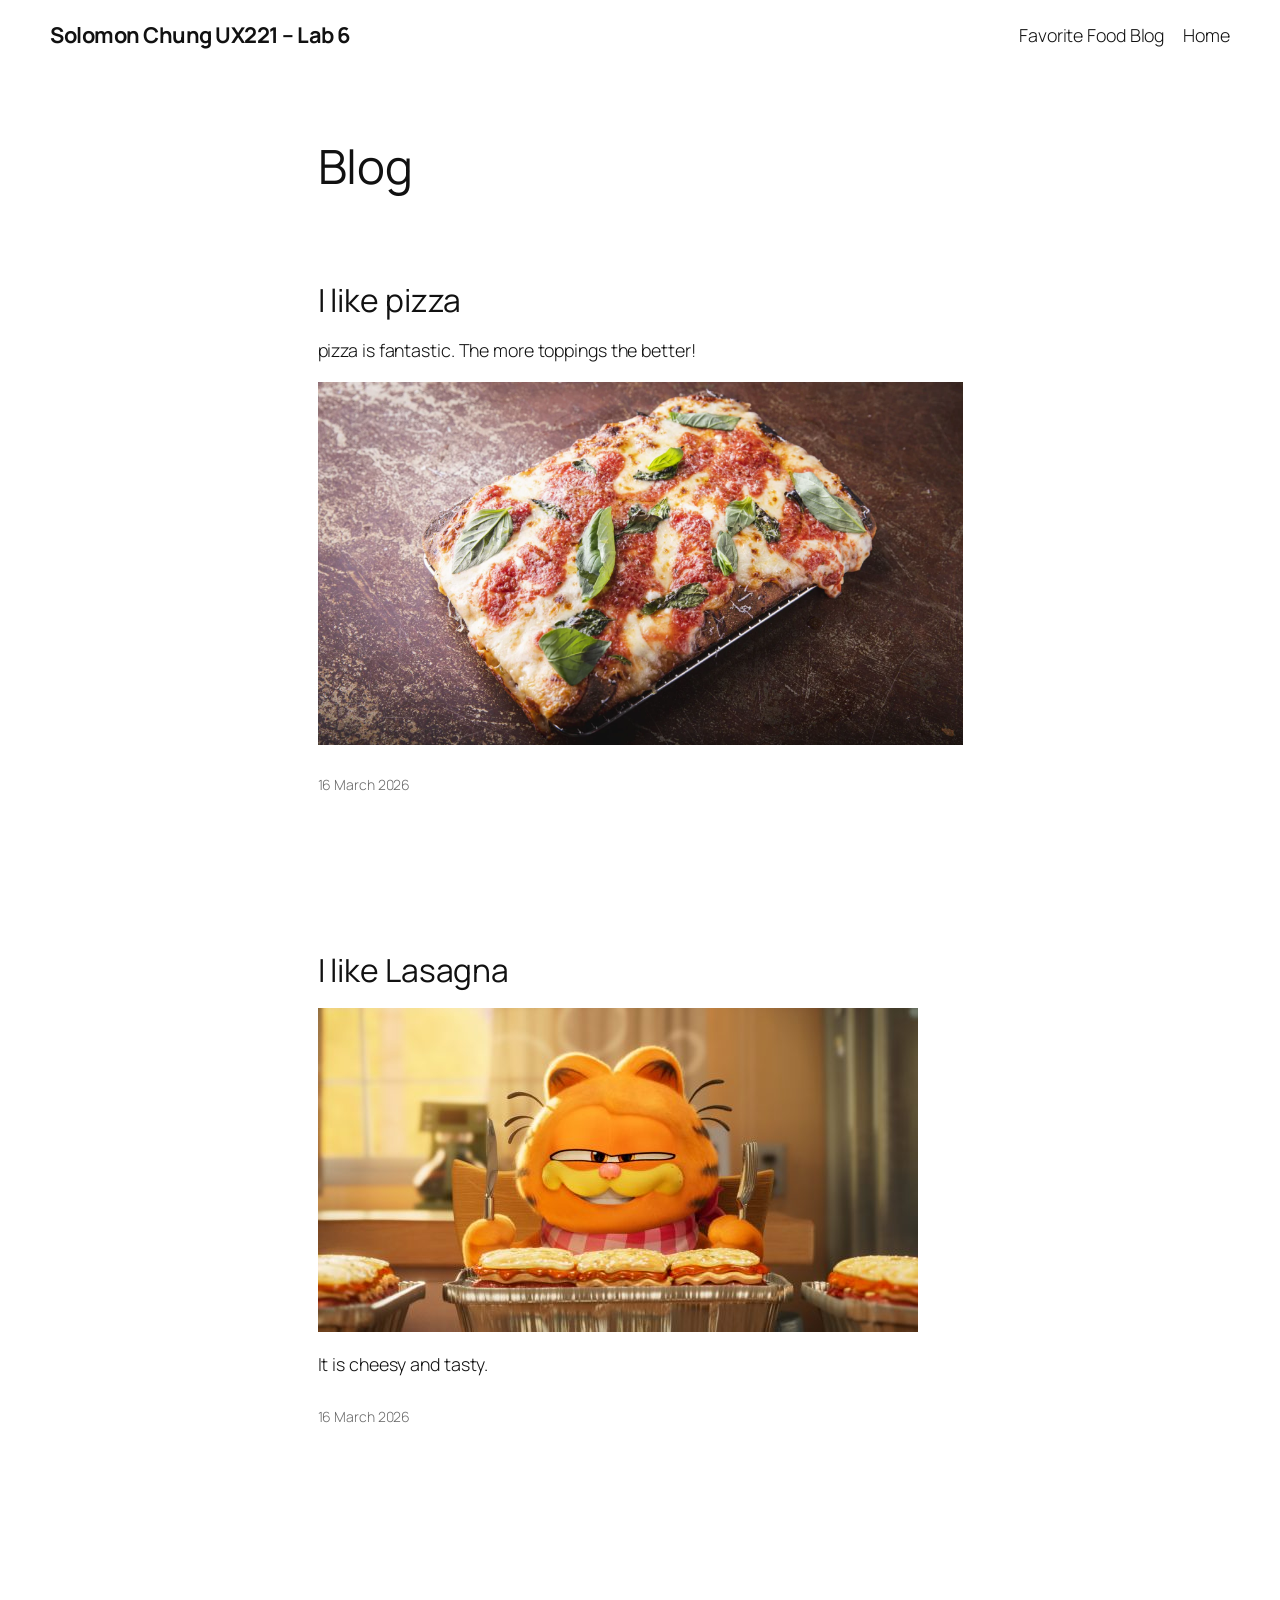
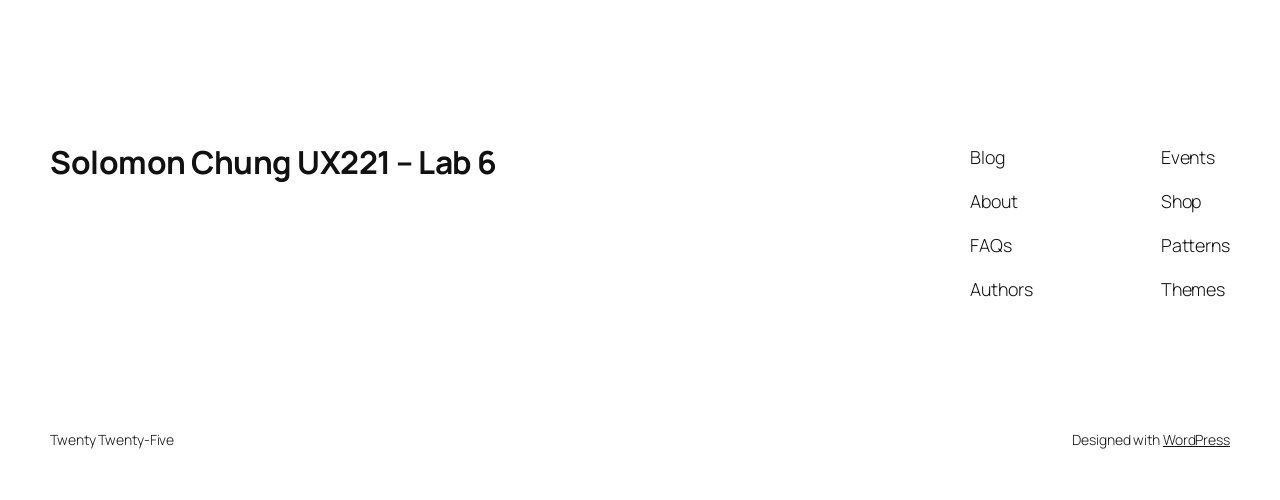
==== favorite-food-blog/index.html @ 3a1859a2 "deploy: ba98b2fd87e079ef132a0272c9e2044d59d7fb6d" ====
<!DOCTYPE html>
<html lang="en-CA">
<head>
	<meta charset="UTF-8" />
	<meta name="viewport" content="width=device-width, initial-scale=1" />
<meta name='robots' content='max-image-preview:large' />
<title>Favorite Food Blog &#8211; Solomon Chung UX221 &#8211; Lab 6</title>
<link rel="alternate" type="application/rss+xml" title="Solomon Chung UX221 - Lab 6 &raquo; Feed" href="/feed/" />
<link rel="alternate" type="application/rss+xml" title="Solomon Chung UX221 - Lab 6 &raquo; Comments Feed" href="/comments/feed/" />
<style id='wp-img-auto-sizes-contain-inline-css'>
img:is([sizes=auto i],[sizes^="auto," i]){contain-intrinsic-size:3000px 1500px}
/*# sourceURL=wp-img-auto-sizes-contain-inline-css */
</style>
<style id='wp-block-site-title-inline-css'>
.wp-block-site-title{box-sizing:border-box}.wp-block-site-title :where(a){color:inherit;font-family:inherit;font-size:inherit;font-style:inherit;font-weight:inherit;letter-spacing:inherit;line-height:inherit;text-decoration:inherit}
/*# sourceURL=/wp-includes/blocks/site-title/style.min.css */
</style>
<style id='wp-block-page-list-inline-css'>
.wp-block-navigation .wp-block-page-list{align-items:var(--navigation-layout-align,initial);background-color:inherit;display:flex;flex-direction:var(--navigation-layout-direction,initial);flex-wrap:var(--navigation-layout-wrap,wrap);justify-content:var(--navigation-layout-justify,initial)}.wp-block-navigation .wp-block-navigation-item{background-color:inherit}.wp-block-page-list{box-sizing:border-box}
/*# sourceURL=/wp-includes/blocks/page-list/style.min.css */
</style>
<style id='wp-block-navigation-inline-css'>
.wp-block-navigation{position:relative}.wp-block-navigation ul{margin-bottom:0;margin-left:0;margin-top:0;padding-left:0}.wp-block-navigation ul,.wp-block-navigation ul li{list-style:none;padding:0}.wp-block-navigation .wp-block-navigation-item{align-items:center;background-color:inherit;display:flex;position:relative}.wp-block-navigation .wp-block-navigation-item .wp-block-navigation__submenu-container:empty{display:none}.wp-block-navigation .wp-block-navigation-item__content{display:block;z-index:1}.wp-block-navigation .wp-block-navigation-item__content.wp-block-navigation-item__content{color:inherit}.wp-block-navigation.has-text-decoration-underline .wp-block-navigation-item__content,.wp-block-navigation.has-text-decoration-underline .wp-block-navigation-item__content:active,.wp-block-navigation.has-text-decoration-underline .wp-block-navigation-item__content:focus{text-decoration:underline}.wp-block-navigation.has-text-decoration-line-through .wp-block-navigation-item__content,.wp-block-navigation.has-text-decoration-line-through .wp-block-navigation-item__content:active,.wp-block-navigation.has-text-decoration-line-through .wp-block-navigation-item__content:focus{text-decoration:line-through}.wp-block-navigation :where(a),.wp-block-navigation :where(a:active),.wp-block-navigation :where(a:focus){text-decoration:none}.wp-block-navigation .wp-block-navigation__submenu-icon{align-self:center;background-color:inherit;border:none;color:currentColor;display:inline-block;font-size:inherit;height:.6em;line-height:0;margin-left:.25em;padding:0;width:.6em}.wp-block-navigation .wp-block-navigation__submenu-icon svg{display:inline-block;stroke:currentColor;height:inherit;margin-top:.075em;width:inherit}.wp-block-navigation{--navigation-layout-justification-setting:flex-start;--navigation-layout-direction:row;--navigation-layout-wrap:wrap;--navigation-layout-justify:flex-start;--navigation-layout-align:center}.wp-block-navigation.is-vertical{--navigation-layout-direction:column;--navigation-layout-justify:initial;--navigation-layout-align:flex-start}.wp-block-navigation.no-wrap{--navigation-layout-wrap:nowrap}.wp-block-navigation.items-justified-center{--navigation-layout-justification-setting:center;--navigation-layout-justify:center}.wp-block-navigation.items-justified-center.is-vertical{--navigation-layout-align:center}.wp-block-navigation.items-justified-right{--navigation-layout-justification-setting:flex-end;--navigation-layout-justify:flex-end}.wp-block-navigation.items-justified-right.is-vertical{--navigation-layout-align:flex-end}.wp-block-navigation.items-justified-space-between{--navigation-layout-justification-setting:space-between;--navigation-layout-justify:space-between}.wp-block-navigation .has-child .wp-block-navigation__submenu-container{align-items:normal;background-color:inherit;color:inherit;display:flex;flex-direction:column;opacity:0;position:absolute;z-index:2}@media not (prefers-reduced-motion){.wp-block-navigation .has-child .wp-block-navigation__submenu-container{transition:opacity .1s linear}}.wp-block-navigation .has-child .wp-block-navigation__submenu-container{height:0;overflow:hidden;visibility:hidden;width:0}.wp-block-navigation .has-child .wp-block-navigation__submenu-container>.wp-block-navigation-item>.wp-block-navigation-item__content{display:flex;flex-grow:1;padding:.5em 1em}.wp-block-navigation .has-child .wp-block-navigation__submenu-container>.wp-block-navigation-item>.wp-block-navigation-item__content .wp-block-navigation__submenu-icon{margin-left:auto;margin-right:0}.wp-block-navigation .has-child .wp-block-navigation__submenu-container .wp-block-navigation-item__content{margin:0}.wp-block-navigation .has-child .wp-block-navigation__submenu-container{left:-1px;top:100%}@media (min-width:782px){.wp-block-navigation .has-child .wp-block-navigation__submenu-container .wp-block-navigation__submenu-container{left:100%;top:-1px}.wp-block-navigation .has-child .wp-block-navigation__submenu-container .wp-block-navigation__submenu-container:before{background:#0000;content:"";display:block;height:100%;position:absolute;right:100%;width:.5em}.wp-block-navigation .has-child .wp-block-navigation__submenu-container .wp-block-navigation__submenu-icon{margin-right:.25em}.wp-block-navigation .has-child .wp-block-navigation__submenu-container .wp-block-navigation__submenu-icon svg{transform:rotate(-90deg)}}.wp-block-navigation .has-child .wp-block-navigation-submenu__toggle[aria-expanded=true]~.wp-block-navigation__submenu-container,.wp-block-navigation .has-child:not(.open-on-click):hover>.wp-block-navigation__submenu-container,.wp-block-navigation .has-child:not(.open-on-click):not(.open-on-hover-click):focus-within>.wp-block-navigation__submenu-container{height:auto;min-width:200px;opacity:1;overflow:visible;visibility:visible;width:auto}.wp-block-navigation.has-background .has-child .wp-block-navigation__submenu-container{left:0;top:100%}@media (min-width:782px){.wp-block-navigation.has-background .has-child .wp-block-navigation__submenu-container .wp-block-navigation__submenu-container{left:100%;top:0}}.wp-block-navigation-submenu{display:flex;position:relative}.wp-block-navigation-submenu .wp-block-navigation__submenu-icon svg{stroke:currentColor}button.wp-block-navigation-item__content{background-color:initial;border:none;color:currentColor;font-family:inherit;font-size:inherit;font-style:inherit;font-weight:inherit;letter-spacing:inherit;line-height:inherit;text-align:left;text-transform:inherit}.wp-block-navigation-submenu__toggle{cursor:pointer}.wp-block-navigation-submenu__toggle[aria-expanded=true]+.wp-block-navigation__submenu-icon>svg,.wp-block-navigation-submenu__toggle[aria-expanded=true]>svg{transform:rotate(180deg)}.wp-block-navigation-item.open-on-click .wp-block-navigation-submenu__toggle{padding-left:0;padding-right:.85em}.wp-block-navigation-item.open-on-click .wp-block-navigation-submenu__toggle+.wp-block-navigation__submenu-icon{margin-left:-.6em;pointer-events:none}.wp-block-navigation-item.open-on-click button.wp-block-navigation-item__content:not(.wp-block-navigation-submenu__toggle){padding:0}.wp-block-navigation .wp-block-page-list,.wp-block-navigation__container,.wp-block-navigation__responsive-close,.wp-block-navigation__responsive-container,.wp-block-navigation__responsive-container-content,.wp-block-navigation__responsive-dialog{gap:inherit}:where(.wp-block-navigation.has-background .wp-block-navigation-item a:not(.wp-element-button)),:where(.wp-block-navigation.has-background .wp-block-navigation-submenu a:not(.wp-element-button)){padding:.5em 1em}:where(.wp-block-navigation .wp-block-navigation__submenu-container .wp-block-navigation-item a:not(.wp-element-button)),:where(.wp-block-navigation .wp-block-navigation__submenu-container .wp-block-navigation-submenu a:not(.wp-element-button)),:where(.wp-block-navigation .wp-block-navigation__submenu-container .wp-block-navigation-submenu button.wp-block-navigation-item__content),:where(.wp-block-navigation .wp-block-navigation__submenu-container .wp-block-pages-list__item button.wp-block-navigation-item__content){padding:.5em 1em}.wp-block-navigation.items-justified-right .wp-block-navigation__container .has-child .wp-block-navigation__submenu-container,.wp-block-navigation.items-justified-right .wp-block-page-list>.has-child .wp-block-navigation__submenu-container,.wp-block-navigation.items-justified-space-between .wp-block-page-list>.has-child:last-child .wp-block-navigation__submenu-container,.wp-block-navigation.items-justified-space-between>.wp-block-navigation__container>.has-child:last-child .wp-block-navigation__submenu-container{left:auto;right:0}.wp-block-navigation.items-justified-right .wp-block-navigation__container .has-child .wp-block-navigation__submenu-container .wp-block-navigation__submenu-container,.wp-block-navigation.items-justified-right .wp-block-page-list>.has-child .wp-block-navigation__submenu-container .wp-block-navigation__submenu-container,.wp-block-navigation.items-justified-space-between .wp-block-page-list>.has-child:last-child .wp-block-navigation__submenu-container .wp-block-navigation__submenu-container,.wp-block-navigation.items-justified-space-between>.wp-block-navigation__container>.has-child:last-child .wp-block-navigation__submenu-container .wp-block-navigation__submenu-container{left:-1px;right:-1px}@media (min-width:782px){.wp-block-navigation.items-justified-right .wp-block-navigation__container .has-child .wp-block-navigation__submenu-container .wp-block-navigation__submenu-container,.wp-block-navigation.items-justified-right .wp-block-page-list>.has-child .wp-block-navigation__submenu-container .wp-block-navigation__submenu-container,.wp-block-navigation.items-justified-space-between .wp-block-page-list>.has-child:last-child .wp-block-navigation__submenu-container .wp-block-navigation__submenu-container,.wp-block-navigation.items-justified-space-between>.wp-block-navigation__container>.has-child:last-child .wp-block-navigation__submenu-container .wp-block-navigation__submenu-container{left:auto;right:100%}}.wp-block-navigation:not(.has-background) .wp-block-navigation__submenu-container{background-color:#fff;border:1px solid #00000026}.wp-block-navigation.has-background .wp-block-navigation__submenu-container{background-color:inherit}.wp-block-navigation:not(.has-text-color) .wp-block-navigation__submenu-container{color:#000}.wp-block-navigation__container{align-items:var(--navigation-layout-align,initial);display:flex;flex-direction:var(--navigation-layout-direction,initial);flex-wrap:var(--navigation-layout-wrap,wrap);justify-content:var(--navigation-layout-justify,initial);list-style:none;margin:0;padding-left:0}.wp-block-navigation__container .is-responsive{display:none}.wp-block-navigation__container:only-child,.wp-block-page-list:only-child{flex-grow:1}@keyframes overlay-menu__fade-in-animation{0%{opacity:0;transform:translateY(.5em)}to{opacity:1;transform:translateY(0)}}.wp-block-navigation__responsive-container{bottom:0;display:none;left:0;position:fixed;right:0;top:0}.wp-block-navigation__responsive-container :where(.wp-block-navigation-item a){color:inherit}.wp-block-navigation__responsive-container .wp-block-navigation__responsive-container-content{align-items:var(--navigation-layout-align,initial);display:flex;flex-direction:var(--navigation-layout-direction,initial);flex-wrap:var(--navigation-layout-wrap,wrap);justify-content:var(--navigation-layout-justify,initial)}.wp-block-navigation__responsive-container:not(.is-menu-open.is-menu-open){background-color:inherit!important;color:inherit!important}.wp-block-navigation__responsive-container.is-menu-open{background-color:inherit;display:flex;flex-direction:column}@media not (prefers-reduced-motion){.wp-block-navigation__responsive-container.is-menu-open{animation:overlay-menu__fade-in-animation .1s ease-out;animation-fill-mode:forwards}}.wp-block-navigation__responsive-container.is-menu-open{overflow:auto;padding:clamp(1rem,var(--wp--style--root--padding-top),20rem) clamp(1rem,var(--wp--style--root--padding-right),20rem) clamp(1rem,var(--wp--style--root--padding-bottom),20rem) clamp(1rem,var(--wp--style--root--padding-left),20rem);z-index:100000}.wp-block-navigation__responsive-container.is-menu-open .wp-block-navigation__responsive-container-content{align-items:var(--navigation-layout-justification-setting,inherit);display:flex;flex-direction:column;flex-wrap:nowrap;overflow:visible;padding-top:calc(2rem + 24px)}.wp-block-navigation__responsive-container.is-menu-open .wp-block-navigation__responsive-container-content,.wp-block-navigation__responsive-container.is-menu-open .wp-block-navigation__responsive-container-content .wp-block-navigation__container,.wp-block-navigation__responsive-container.is-menu-open .wp-block-navigation__responsive-container-content .wp-block-page-list{justify-content:flex-start}.wp-block-navigation__responsive-container.is-menu-open .wp-block-navigation__responsive-container-content .wp-block-navigation__submenu-icon{display:none}.wp-block-navigation__responsive-container.is-menu-open .wp-block-navigation__responsive-container-content .has-child .wp-block-navigation__submenu-container{border:none;height:auto;min-width:200px;opacity:1;overflow:initial;padding-left:2rem;padding-right:2rem;position:static;visibility:visible;width:auto}.wp-block-navigation__responsive-container.is-menu-open .wp-block-navigation__responsive-container-content .wp-block-navigation__container,.wp-block-navigation__responsive-container.is-menu-open .wp-block-navigation__responsive-container-content .wp-block-navigation__submenu-container{gap:inherit}.wp-block-navigation__responsive-container.is-menu-open .wp-block-navigation__responsive-container-content .wp-block-navigation__submenu-container{padding-top:var(--wp--style--block-gap,2em)}.wp-block-navigation__responsive-container.is-menu-open .wp-block-navigation__responsive-container-content .wp-block-navigation-item__content{padding:0}.wp-block-navigation__responsive-container.is-menu-open .wp-block-navigation__responsive-container-content .wp-block-navigation-item,.wp-block-navigation__responsive-container.is-menu-open .wp-block-navigation__responsive-container-content .wp-block-navigation__container,.wp-block-navigation__responsive-container.is-menu-open .wp-block-navigation__responsive-container-content .wp-block-page-list{align-items:var(--navigation-layout-justification-setting,initial);display:flex;flex-direction:column}.wp-block-navigation__responsive-container.is-menu-open .wp-block-navigation-item,.wp-block-navigation__responsive-container.is-menu-open .wp-block-navigation-item .wp-block-navigation__submenu-container,.wp-block-navigation__responsive-container.is-menu-open .wp-block-navigation__container,.wp-block-navigation__responsive-container.is-menu-open .wp-block-page-list{background:#0000!important;color:inherit!important}.wp-block-navigation__responsive-container.is-menu-open .wp-block-navigation__submenu-container.wp-block-navigation__submenu-container.wp-block-navigation__submenu-container.wp-block-navigation__submenu-container{left:auto;right:auto}@media (min-width:600px){.wp-block-navigation__responsive-container:not(.hidden-by-default):not(.is-menu-open){background-color:inherit;display:block;position:relative;width:100%;z-index:auto}.wp-block-navigation__responsive-container:not(.hidden-by-default):not(.is-menu-open) .wp-block-navigation__responsive-container-close{display:none}.wp-block-navigation__responsive-container.is-menu-open .wp-block-navigation__submenu-container.wp-block-navigation__submenu-container.wp-block-navigation__submenu-container.wp-block-navigation__submenu-container{left:0}}.wp-block-navigation:not(.has-background) .wp-block-navigation__responsive-container.is-menu-open{background-color:#fff}.wp-block-navigation:not(.has-text-color) .wp-block-navigation__responsive-container.is-menu-open{color:#000}.wp-block-navigation__toggle_button_label{font-size:1rem;font-weight:700}.wp-block-navigation__responsive-container-close,.wp-block-navigation__responsive-container-open{background:#0000;border:none;color:currentColor;cursor:pointer;margin:0;padding:0;text-transform:inherit;vertical-align:middle}.wp-block-navigation__responsive-container-close svg,.wp-block-navigation__responsive-container-open svg{fill:currentColor;display:block;height:24px;pointer-events:none;width:24px}.wp-block-navigation__responsive-container-open{display:flex}.wp-block-navigation__responsive-container-open.wp-block-navigation__responsive-container-open.wp-block-navigation__responsive-container-open{font-family:inherit;font-size:inherit;font-weight:inherit}@media (min-width:600px){.wp-block-navigation__responsive-container-open:not(.always-shown){display:none}}.wp-block-navigation__responsive-container-close{position:absolute;right:0;top:0;z-index:2}.wp-block-navigation__responsive-container-close.wp-block-navigation__responsive-container-close.wp-block-navigation__responsive-container-close{font-family:inherit;font-size:inherit;font-weight:inherit}.wp-block-navigation__responsive-close{width:100%}.has-modal-open .wp-block-navigation__responsive-close{margin-left:auto;margin-right:auto;max-width:var(--wp--style--global--wide-size,100%)}.wp-block-navigation__responsive-close:focus{outline:none}.is-menu-open .wp-block-navigation__responsive-close,.is-menu-open .wp-block-navigation__responsive-container-content,.is-menu-open .wp-block-navigation__responsive-dialog{box-sizing:border-box}.wp-block-navigation__responsive-dialog{position:relative}.has-modal-open .admin-bar .is-menu-open .wp-block-navigation__responsive-dialog{margin-top:46px}@media (min-width:782px){.has-modal-open .admin-bar .is-menu-open .wp-block-navigation__responsive-dialog{margin-top:32px}}html.has-modal-open{overflow:hidden}
/*# sourceURL=/wp-includes/blocks/navigation/style.min.css */
</style>
<style id='wp-block-group-inline-css'>
.wp-block-group{box-sizing:border-box}:where(.wp-block-group.wp-block-group-is-layout-constrained){position:relative}
/*# sourceURL=/wp-includes/blocks/group/style.min.css */
</style>
<style id='wp-block-heading-inline-css'>
h1:where(.wp-block-heading).has-background,h2:where(.wp-block-heading).has-background,h3:where(.wp-block-heading).has-background,h4:where(.wp-block-heading).has-background,h5:where(.wp-block-heading).has-background,h6:where(.wp-block-heading).has-background{padding:1.25em 2.375em}h1.has-text-align-left[style*=writing-mode]:where([style*=vertical-lr]),h1.has-text-align-right[style*=writing-mode]:where([style*=vertical-rl]),h2.has-text-align-left[style*=writing-mode]:where([style*=vertical-lr]),h2.has-text-align-right[style*=writing-mode]:where([style*=vertical-rl]),h3.has-text-align-left[style*=writing-mode]:where([style*=vertical-lr]),h3.has-text-align-right[style*=writing-mode]:where([style*=vertical-rl]),h4.has-text-align-left[style*=writing-mode]:where([style*=vertical-lr]),h4.has-text-align-right[style*=writing-mode]:where([style*=vertical-rl]),h5.has-text-align-left[style*=writing-mode]:where([style*=vertical-lr]),h5.has-text-align-right[style*=writing-mode]:where([style*=vertical-rl]),h6.has-text-align-left[style*=writing-mode]:where([style*=vertical-lr]),h6.has-text-align-right[style*=writing-mode]:where([style*=vertical-rl]){rotate:180deg}
/*# sourceURL=/wp-includes/blocks/heading/style.min.css */
</style>
<style id='wp-block-post-title-inline-css'>
.wp-block-post-title{box-sizing:border-box;word-break:break-word}.wp-block-post-title :where(a){display:inline-block;font-family:inherit;font-size:inherit;font-style:inherit;font-weight:inherit;letter-spacing:inherit;line-height:inherit;text-decoration:inherit}
/*# sourceURL=/wp-includes/blocks/post-title/style.min.css */
</style>
<style id='wp-block-paragraph-inline-css'>
.is-small-text{font-size:.875em}.is-regular-text{font-size:1em}.is-large-text{font-size:2.25em}.is-larger-text{font-size:3em}.has-drop-cap:not(:focus):first-letter{float:left;font-size:8.4em;font-style:normal;font-weight:100;line-height:.68;margin:.05em .1em 0 0;text-transform:uppercase}body.rtl .has-drop-cap:not(:focus):first-letter{float:none;margin-left:.1em}p.has-drop-cap.has-background{overflow:hidden}:root :where(p.has-background){padding:1.25em 2.375em}:where(p.has-text-color:not(.has-link-color)) a{color:inherit}p.has-text-align-left[style*="writing-mode:vertical-lr"],p.has-text-align-right[style*="writing-mode:vertical-rl"]{rotate:180deg}
/*# sourceURL=/wp-includes/blocks/paragraph/style.min.css */
</style>
<style id='wp-block-image-inline-css'>
.wp-block-image>a,.wp-block-image>figure>a{display:inline-block}.wp-block-image img{box-sizing:border-box;height:auto;max-width:100%;vertical-align:bottom}@media not (prefers-reduced-motion){.wp-block-image img.hide{visibility:hidden}.wp-block-image img.show{animation:show-content-image .4s}}.wp-block-image[style*=border-radius] img,.wp-block-image[style*=border-radius]>a{border-radius:inherit}.wp-block-image.has-custom-border img{box-sizing:border-box}.wp-block-image.aligncenter{text-align:center}.wp-block-image.alignfull>a,.wp-block-image.alignwide>a{width:100%}.wp-block-image.alignfull img,.wp-block-image.alignwide img{height:auto;width:100%}.wp-block-image .aligncenter,.wp-block-image .alignleft,.wp-block-image .alignright,.wp-block-image.aligncenter,.wp-block-image.alignleft,.wp-block-image.alignright{display:table}.wp-block-image .aligncenter>figcaption,.wp-block-image .alignleft>figcaption,.wp-block-image .alignright>figcaption,.wp-block-image.aligncenter>figcaption,.wp-block-image.alignleft>figcaption,.wp-block-image.alignright>figcaption{caption-side:bottom;display:table-caption}.wp-block-image .alignleft{float:left;margin:.5em 1em .5em 0}.wp-block-image .alignright{float:right;margin:.5em 0 .5em 1em}.wp-block-image .aligncenter{margin-left:auto;margin-right:auto}.wp-block-image :where(figcaption){margin-bottom:1em;margin-top:.5em}.wp-block-image.is-style-circle-mask img{border-radius:9999px}@supports ((-webkit-mask-image:none) or (mask-image:none)) or (-webkit-mask-image:none){.wp-block-image.is-style-circle-mask img{border-radius:0;-webkit-mask-image:url('data:image/svg+xml;utf8,<svg viewBox="0 0 100 100" xmlns="https://www.w3.org/2000/svg"><circle cx="50" cy="50" r="50"/></svg>');mask-image:url('data:image/svg+xml;utf8,<svg viewBox="0 0 100 100" xmlns="https://www.w3.org/2000/svg"><circle cx="50" cy="50" r="50"/></svg>');mask-mode:alpha;-webkit-mask-position:center;mask-position:center;-webkit-mask-repeat:no-repeat;mask-repeat:no-repeat;-webkit-mask-size:contain;mask-size:contain}}:root :where(.wp-block-image.is-style-rounded img,.wp-block-image .is-style-rounded img){border-radius:9999px}.wp-block-image figure{margin:0}.wp-lightbox-container{display:flex;flex-direction:column;position:relative}.wp-lightbox-container img{cursor:zoom-in}.wp-lightbox-container img:hover+button{opacity:1}.wp-lightbox-container button{align-items:center;backdrop-filter:blur(16px) saturate(180%);background-color:#5a5a5a40;border:none;border-radius:4px;cursor:zoom-in;display:flex;height:20px;justify-content:center;opacity:0;padding:0;position:absolute;right:16px;text-align:center;top:16px;width:20px;z-index:100}@media not (prefers-reduced-motion){.wp-lightbox-container button{transition:opacity .2s ease}}.wp-lightbox-container button:focus-visible{outline:3px auto #5a5a5a40;outline:3px auto -webkit-focus-ring-color;outline-offset:3px}.wp-lightbox-container button:hover{cursor:pointer;opacity:1}.wp-lightbox-container button:focus{opacity:1}.wp-lightbox-container button:focus,.wp-lightbox-container button:hover,.wp-lightbox-container button:not(:hover):not(:active):not(.has-background){background-color:#5a5a5a40;border:none}.wp-lightbox-overlay{box-sizing:border-box;cursor:zoom-out;height:100vh;left:0;overflow:hidden;position:fixed;top:0;visibility:hidden;width:100%;z-index:100000}.wp-lightbox-overlay .close-button{align-items:center;cursor:pointer;display:flex;justify-content:center;min-height:40px;min-width:40px;padding:0;position:absolute;right:calc(env(safe-area-inset-right) + 16px);top:calc(env(safe-area-inset-top) + 16px);z-index:5000000}.wp-lightbox-overlay .close-button:focus,.wp-lightbox-overlay .close-button:hover,.wp-lightbox-overlay .close-button:not(:hover):not(:active):not(.has-background){background:none;border:none}.wp-lightbox-overlay .lightbox-image-container{height:var(--wp--lightbox-container-height);left:50%;overflow:hidden;position:absolute;top:50%;transform:translate(-50%,-50%);transform-origin:top left;width:var(--wp--lightbox-container-width);z-index:9999999999}.wp-lightbox-overlay .wp-block-image{align-items:center;box-sizing:border-box;display:flex;height:100%;justify-content:center;margin:0;position:relative;transform-origin:0 0;width:100%;z-index:3000000}.wp-lightbox-overlay .wp-block-image img{height:var(--wp--lightbox-image-height);min-height:var(--wp--lightbox-image-height);min-width:var(--wp--lightbox-image-width);width:var(--wp--lightbox-image-width)}.wp-lightbox-overlay .wp-block-image figcaption{display:none}.wp-lightbox-overlay button{background:none;border:none}.wp-lightbox-overlay .scrim{background-color:#fff;height:100%;opacity:.9;position:absolute;width:100%;z-index:2000000}.wp-lightbox-overlay.active{visibility:visible}@media not (prefers-reduced-motion){.wp-lightbox-overlay.active{animation:turn-on-visibility .25s both}.wp-lightbox-overlay.active img{animation:turn-on-visibility .35s both}.wp-lightbox-overlay.show-closing-animation:not(.active){animation:turn-off-visibility .35s both}.wp-lightbox-overlay.show-closing-animation:not(.active) img{animation:turn-off-visibility .25s both}.wp-lightbox-overlay.zoom.active{animation:none;opacity:1;visibility:visible}.wp-lightbox-overlay.zoom.active .lightbox-image-container{animation:lightbox-zoom-in .4s}.wp-lightbox-overlay.zoom.active .lightbox-image-container img{animation:none}.wp-lightbox-overlay.zoom.active .scrim{animation:turn-on-visibility .4s forwards}.wp-lightbox-overlay.zoom.show-closing-animation:not(.active){animation:none}.wp-lightbox-overlay.zoom.show-closing-animation:not(.active) .lightbox-image-container{animation:lightbox-zoom-out .4s}.wp-lightbox-overlay.zoom.show-closing-animation:not(.active) .lightbox-image-container img{animation:none}.wp-lightbox-overlay.zoom.show-closing-animation:not(.active) .scrim{animation:turn-off-visibility .4s forwards}}@keyframes show-content-image{0%{visibility:hidden}99%{visibility:hidden}to{visibility:visible}}@keyframes turn-on-visibility{0%{opacity:0}to{opacity:1}}@keyframes turn-off-visibility{0%{opacity:1;visibility:visible}99%{opacity:0;visibility:visible}to{opacity:0;visibility:hidden}}@keyframes lightbox-zoom-in{0%{transform:translate(calc((-100vw + var(--wp--lightbox-scrollbar-width))/2 + var(--wp--lightbox-initial-left-position)),calc(-50vh + var(--wp--lightbox-initial-top-position))) scale(var(--wp--lightbox-scale))}to{transform:translate(-50%,-50%) scale(1)}}@keyframes lightbox-zoom-out{0%{transform:translate(-50%,-50%) scale(1);visibility:visible}99%{visibility:visible}to{transform:translate(calc((-100vw + var(--wp--lightbox-scrollbar-width))/2 + var(--wp--lightbox-initial-left-position)),calc(-50vh + var(--wp--lightbox-initial-top-position))) scale(var(--wp--lightbox-scale));visibility:hidden}}
/*# sourceURL=/wp-includes/blocks/image/style.min.css */
</style>
<style id='wp-block-post-content-inline-css'>
.wp-block-post-content{display:flow-root}
/*# sourceURL=/wp-includes/blocks/post-content/style.min.css */
</style>
<style id='wp-block-post-date-inline-css'>
.wp-block-post-date{box-sizing:border-box}
/*# sourceURL=/wp-includes/blocks/post-date/style.min.css */
</style>
<style id='wp-block-post-template-inline-css'>
.wp-block-post-template{box-sizing:border-box;list-style:none;margin-bottom:0;margin-top:0;max-width:100%;padding:0}.wp-block-post-template.is-flex-container{display:flex;flex-direction:row;flex-wrap:wrap;gap:1.25em}.wp-block-post-template.is-flex-container>li{margin:0;width:100%}@media (min-width:600px){.wp-block-post-template.is-flex-container.is-flex-container.columns-2>li{width:calc(50% - .625em)}.wp-block-post-template.is-flex-container.is-flex-container.columns-3>li{width:calc(33.33333% - .83333em)}.wp-block-post-template.is-flex-container.is-flex-container.columns-4>li{width:calc(25% - .9375em)}.wp-block-post-template.is-flex-container.is-flex-container.columns-5>li{width:calc(20% - 1em)}.wp-block-post-template.is-flex-container.is-flex-container.columns-6>li{width:calc(16.66667% - 1.04167em)}}@media (max-width:600px){.wp-block-post-template-is-layout-grid.wp-block-post-template-is-layout-grid.wp-block-post-template-is-layout-grid.wp-block-post-template-is-layout-grid{grid-template-columns:1fr}}.wp-block-post-template-is-layout-constrained>li>.alignright,.wp-block-post-template-is-layout-flow>li>.alignright{float:right;margin-inline-end:0;margin-inline-start:2em}.wp-block-post-template-is-layout-constrained>li>.alignleft,.wp-block-post-template-is-layout-flow>li>.alignleft{float:left;margin-inline-end:2em;margin-inline-start:0}.wp-block-post-template-is-layout-constrained>li>.aligncenter,.wp-block-post-template-is-layout-flow>li>.aligncenter{margin-inline-end:auto;margin-inline-start:auto}
/*# sourceURL=/wp-includes/blocks/post-template/style.min.css */
</style>
<style id='wp-block-spacer-inline-css'>
.wp-block-spacer{clear:both}
/*# sourceURL=/wp-includes/blocks/spacer/style.min.css */
</style>
<style id='wp-block-columns-inline-css'>
.wp-block-columns{box-sizing:border-box;display:flex;flex-wrap:wrap!important}@media (min-width:782px){.wp-block-columns{flex-wrap:nowrap!important}}.wp-block-columns{align-items:normal!important}.wp-block-columns.are-vertically-aligned-top{align-items:flex-start}.wp-block-columns.are-vertically-aligned-center{align-items:center}.wp-block-columns.are-vertically-aligned-bottom{align-items:flex-end}@media (max-width:781px){.wp-block-columns:not(.is-not-stacked-on-mobile)>.wp-block-column{flex-basis:100%!important}}@media (min-width:782px){.wp-block-columns:not(.is-not-stacked-on-mobile)>.wp-block-column{flex-basis:0;flex-grow:1}.wp-block-columns:not(.is-not-stacked-on-mobile)>.wp-block-column[style*=flex-basis]{flex-grow:0}}.wp-block-columns.is-not-stacked-on-mobile{flex-wrap:nowrap!important}.wp-block-columns.is-not-stacked-on-mobile>.wp-block-column{flex-basis:0;flex-grow:1}.wp-block-columns.is-not-stacked-on-mobile>.wp-block-column[style*=flex-basis]{flex-grow:0}:where(.wp-block-columns){margin-bottom:1.75em}:where(.wp-block-columns.has-background){padding:1.25em 2.375em}.wp-block-column{flex-grow:1;min-width:0;overflow-wrap:break-word;word-break:break-word}.wp-block-column.is-vertically-aligned-top{align-self:flex-start}.wp-block-column.is-vertically-aligned-center{align-self:center}.wp-block-column.is-vertically-aligned-bottom{align-self:flex-end}.wp-block-column.is-vertically-aligned-stretch{align-self:stretch}.wp-block-column.is-vertically-aligned-bottom,.wp-block-column.is-vertically-aligned-center,.wp-block-column.is-vertically-aligned-top{width:100%}
/*# sourceURL=/wp-includes/blocks/columns/style.min.css */
</style>
<style id='wp-block-navigation-link-inline-css'>
.wp-block-navigation .wp-block-navigation-item__label{overflow-wrap:break-word}.wp-block-navigation .wp-block-navigation-item__description{display:none}.link-ui-tools{outline:1px solid #f0f0f0;padding:8px}.link-ui-block-inserter{padding-top:8px}.link-ui-block-inserter__back{margin-left:8px;text-transform:uppercase}
/*# sourceURL=/wp-includes/blocks/navigation-link/style.min.css */
</style>
<style id='wp-emoji-styles-inline-css'>

	img.wp-smiley, img.emoji {
		display: inline !important;
		border: none !important;
		box-shadow: none !important;
		height: 1em !important;
		width: 1em !important;
		margin: 0 0.07em !important;
		vertical-align: -0.1em !important;
		background: none !important;
		padding: 0 !important;
	}
/*# sourceURL=wp-emoji-styles-inline-css */
</style>
<style id='wp-block-library-inline-css'>
:root{--wp-block-synced-color:#7a00df;--wp-block-synced-color--rgb:122,0,223;--wp-bound-block-color:var(--wp-block-synced-color);--wp-editor-canvas-background:#ddd;--wp-admin-theme-color:#007cba;--wp-admin-theme-color--rgb:0,124,186;--wp-admin-theme-color-darker-10:#006ba1;--wp-admin-theme-color-darker-10--rgb:0,107,160.5;--wp-admin-theme-color-darker-20:#005a87;--wp-admin-theme-color-darker-20--rgb:0,90,135;--wp-admin-border-width-focus:2px}@media (min-resolution:192dpi){:root{--wp-admin-border-width-focus:1.5px}}.wp-element-button{cursor:pointer}:root .has-very-light-gray-background-color{background-color:#eee}:root .has-very-dark-gray-background-color{background-color:#313131}:root .has-very-light-gray-color{color:#eee}:root .has-very-dark-gray-color{color:#313131}:root .has-vivid-green-cyan-to-vivid-cyan-blue-gradient-background{background:linear-gradient(135deg,#00d084,#0693e3)}:root .has-purple-crush-gradient-background{background:linear-gradient(135deg,#34e2e4,#4721fb 50%,#ab1dfe)}:root .has-hazy-dawn-gradient-background{background:linear-gradient(135deg,#faaca8,#dad0ec)}:root .has-subdued-olive-gradient-background{background:linear-gradient(135deg,#fafae1,#67a671)}:root .has-atomic-cream-gradient-background{background:linear-gradient(135deg,#fdd79a,#004a59)}:root .has-nightshade-gradient-background{background:linear-gradient(135deg,#330968,#31cdcf)}:root .has-midnight-gradient-background{background:linear-gradient(135deg,#020381,#2874fc)}:root{--wp--preset--font-size--normal:16px;--wp--preset--font-size--huge:42px}.has-regular-font-size{font-size:1em}.has-larger-font-size{font-size:2.625em}.has-normal-font-size{font-size:var(--wp--preset--font-size--normal)}.has-huge-font-size{font-size:var(--wp--preset--font-size--huge)}.has-text-align-center{text-align:center}.has-text-align-left{text-align:left}.has-text-align-right{text-align:right}.has-fit-text{white-space:nowrap!important}#end-resizable-editor-section{display:none}.aligncenter{clear:both}.items-justified-left{justify-content:flex-start}.items-justified-center{justify-content:center}.items-justified-right{justify-content:flex-end}.items-justified-space-between{justify-content:space-between}.screen-reader-text{border:0;clip-path:inset(50%);height:1px;margin:-1px;overflow:hidden;padding:0;position:absolute;width:1px;word-wrap:normal!important}.screen-reader-text:focus{background-color:#ddd;clip-path:none;color:#444;display:block;font-size:1em;height:auto;left:5px;line-height:normal;padding:15px 23px 14px;text-decoration:none;top:5px;width:auto;z-index:100000}html :where(.has-border-color){border-style:solid}html :where([style*=border-top-color]){border-top-style:solid}html :where([style*=border-right-color]){border-right-style:solid}html :where([style*=border-bottom-color]){border-bottom-style:solid}html :where([style*=border-left-color]){border-left-style:solid}html :where([style*=border-width]){border-style:solid}html :where([style*=border-top-width]){border-top-style:solid}html :where([style*=border-right-width]){border-right-style:solid}html :where([style*=border-bottom-width]){border-bottom-style:solid}html :where([style*=border-left-width]){border-left-style:solid}html :where(img[class*=wp-image-]){height:auto;max-width:100%}:where(figure){margin:0 0 1em}html :where(.is-position-sticky){--wp-admin--admin-bar--position-offset:var(--wp-admin--admin-bar--height,0px)}@media screen and (max-width:600px){html :where(.is-position-sticky){--wp-admin--admin-bar--position-offset:0px}}
/*# sourceURL=/wp-includes/css/dist/block-library/common.min.css */
</style>
<style id='global-styles-inline-css'>
:root{--wp--preset--aspect-ratio--square: 1;--wp--preset--aspect-ratio--4-3: 4/3;--wp--preset--aspect-ratio--3-4: 3/4;--wp--preset--aspect-ratio--3-2: 3/2;--wp--preset--aspect-ratio--2-3: 2/3;--wp--preset--aspect-ratio--16-9: 16/9;--wp--preset--aspect-ratio--9-16: 9/16;--wp--preset--color--black: #000000;--wp--preset--color--cyan-bluish-gray: #abb8c3;--wp--preset--color--white: #ffffff;--wp--preset--color--pale-pink: #f78da7;--wp--preset--color--vivid-red: #cf2e2e;--wp--preset--color--luminous-vivid-orange: #ff6900;--wp--preset--color--luminous-vivid-amber: #fcb900;--wp--preset--color--light-green-cyan: #7bdcb5;--wp--preset--color--vivid-green-cyan: #00d084;--wp--preset--color--pale-cyan-blue: #8ed1fc;--wp--preset--color--vivid-cyan-blue: #0693e3;--wp--preset--color--vivid-purple: #9b51e0;--wp--preset--color--base: #FFFFFF;--wp--preset--color--contrast: #111111;--wp--preset--color--accent-1: #FFEE58;--wp--preset--color--accent-2: #F6CFF4;--wp--preset--color--accent-3: #503AA8;--wp--preset--color--accent-4: #686868;--wp--preset--color--accent-5: #FBFAF3;--wp--preset--color--accent-6: color-mix(in srgb, currentColor 20%, transparent);--wp--preset--gradient--vivid-cyan-blue-to-vivid-purple: linear-gradient(135deg,rgb(6,147,227) 0%,rgb(155,81,224) 100%);--wp--preset--gradient--light-green-cyan-to-vivid-green-cyan: linear-gradient(135deg,rgb(122,220,180) 0%,rgb(0,208,130) 100%);--wp--preset--gradient--luminous-vivid-amber-to-luminous-vivid-orange: linear-gradient(135deg,rgb(252,185,0) 0%,rgb(255,105,0) 100%);--wp--preset--gradient--luminous-vivid-orange-to-vivid-red: linear-gradient(135deg,rgb(255,105,0) 0%,rgb(207,46,46) 100%);--wp--preset--gradient--very-light-gray-to-cyan-bluish-gray: linear-gradient(135deg,rgb(238,238,238) 0%,rgb(169,184,195) 100%);--wp--preset--gradient--cool-to-warm-spectrum: linear-gradient(135deg,rgb(74,234,220) 0%,rgb(151,120,209) 20%,rgb(207,42,186) 40%,rgb(238,44,130) 60%,rgb(251,105,98) 80%,rgb(254,248,76) 100%);--wp--preset--gradient--blush-light-purple: linear-gradient(135deg,rgb(255,206,236) 0%,rgb(152,150,240) 100%);--wp--preset--gradient--blush-bordeaux: linear-gradient(135deg,rgb(254,205,165) 0%,rgb(254,45,45) 50%,rgb(107,0,62) 100%);--wp--preset--gradient--luminous-dusk: linear-gradient(135deg,rgb(255,203,112) 0%,rgb(199,81,192) 50%,rgb(65,88,208) 100%);--wp--preset--gradient--pale-ocean: linear-gradient(135deg,rgb(255,245,203) 0%,rgb(182,227,212) 50%,rgb(51,167,181) 100%);--wp--preset--gradient--electric-grass: linear-gradient(135deg,rgb(202,248,128) 0%,rgb(113,206,126) 100%);--wp--preset--gradient--midnight: linear-gradient(135deg,rgb(2,3,129) 0%,rgb(40,116,252) 100%);--wp--preset--font-size--small: 0.875rem;--wp--preset--font-size--medium: clamp(1rem, 1rem + ((1vw - 0.2rem) * 0.196), 1.125rem);--wp--preset--font-size--large: clamp(1.125rem, 1.125rem + ((1vw - 0.2rem) * 0.392), 1.375rem);--wp--preset--font-size--x-large: clamp(1.75rem, 1.75rem + ((1vw - 0.2rem) * 0.392), 2rem);--wp--preset--font-size--xx-large: clamp(2.15rem, 2.15rem + ((1vw - 0.2rem) * 1.333), 3rem);--wp--preset--font-family--manrope: Manrope, sans-serif;--wp--preset--font-family--fira-code: "Fira Code", monospace;--wp--preset--spacing--20: 10px;--wp--preset--spacing--30: 20px;--wp--preset--spacing--40: 30px;--wp--preset--spacing--50: clamp(30px, 5vw, 50px);--wp--preset--spacing--60: clamp(30px, 7vw, 70px);--wp--preset--spacing--70: clamp(50px, 7vw, 90px);--wp--preset--spacing--80: clamp(70px, 10vw, 140px);--wp--preset--shadow--natural: 6px 6px 9px rgba(0, 0, 0, 0.2);--wp--preset--shadow--deep: 12px 12px 50px rgba(0, 0, 0, 0.4);--wp--preset--shadow--sharp: 6px 6px 0px rgba(0, 0, 0, 0.2);--wp--preset--shadow--outlined: 6px 6px 0px -3px rgb(255, 255, 255), 6px 6px rgb(0, 0, 0);--wp--preset--shadow--crisp: 6px 6px 0px rgb(0, 0, 0);}:root { --wp--style--global--content-size: 645px;--wp--style--global--wide-size: 1340px; }:where(body) { margin: 0; }.wp-site-blocks { padding-top: var(--wp--style--root--padding-top); padding-bottom: var(--wp--style--root--padding-bottom); }.has-global-padding { padding-right: var(--wp--style--root--padding-right); padding-left: var(--wp--style--root--padding-left); }.has-global-padding > .alignfull { margin-right: calc(var(--wp--style--root--padding-right) * -1); margin-left: calc(var(--wp--style--root--padding-left) * -1); }.has-global-padding :where(:not(.alignfull.is-layout-flow) > .has-global-padding:not(.wp-block-block, .alignfull)) { padding-right: 0; padding-left: 0; }.has-global-padding :where(:not(.alignfull.is-layout-flow) > .has-global-padding:not(.wp-block-block, .alignfull)) > .alignfull { margin-left: 0; margin-right: 0; }.wp-site-blocks > .alignleft { float: left; margin-right: 2em; }.wp-site-blocks > .alignright { float: right; margin-left: 2em; }.wp-site-blocks > .aligncenter { justify-content: center; margin-left: auto; margin-right: auto; }:where(.wp-site-blocks) > * { margin-block-start: 1.2rem; margin-block-end: 0; }:where(.wp-site-blocks) > :first-child { margin-block-start: 0; }:where(.wp-site-blocks) > :last-child { margin-block-end: 0; }:root { --wp--style--block-gap: 1.2rem; }:root :where(.is-layout-flow) > :first-child{margin-block-start: 0;}:root :where(.is-layout-flow) > :last-child{margin-block-end: 0;}:root :where(.is-layout-flow) > *{margin-block-start: 1.2rem;margin-block-end: 0;}:root :where(.is-layout-constrained) > :first-child{margin-block-start: 0;}:root :where(.is-layout-constrained) > :last-child{margin-block-end: 0;}:root :where(.is-layout-constrained) > *{margin-block-start: 1.2rem;margin-block-end: 0;}:root :where(.is-layout-flex){gap: 1.2rem;}:root :where(.is-layout-grid){gap: 1.2rem;}.is-layout-flow > .alignleft{float: left;margin-inline-start: 0;margin-inline-end: 2em;}.is-layout-flow > .alignright{float: right;margin-inline-start: 2em;margin-inline-end: 0;}.is-layout-flow > .aligncenter{margin-left: auto !important;margin-right: auto !important;}.is-layout-constrained > .alignleft{float: left;margin-inline-start: 0;margin-inline-end: 2em;}.is-layout-constrained > .alignright{float: right;margin-inline-start: 2em;margin-inline-end: 0;}.is-layout-constrained > .aligncenter{margin-left: auto !important;margin-right: auto !important;}.is-layout-constrained > :where(:not(.alignleft):not(.alignright):not(.alignfull)){max-width: var(--wp--style--global--content-size);margin-left: auto !important;margin-right: auto !important;}.is-layout-constrained > .alignwide{max-width: var(--wp--style--global--wide-size);}body .is-layout-flex{display: flex;}.is-layout-flex{flex-wrap: wrap;align-items: center;}.is-layout-flex > :is(*, div){margin: 0;}body .is-layout-grid{display: grid;}.is-layout-grid > :is(*, div){margin: 0;}body{background-color: var(--wp--preset--color--base);color: var(--wp--preset--color--contrast);font-family: var(--wp--preset--font-family--manrope);font-size: var(--wp--preset--font-size--large);font-weight: 300;letter-spacing: -0.1px;line-height: 1.4;--wp--style--root--padding-top: 0px;--wp--style--root--padding-right: var(--wp--preset--spacing--50);--wp--style--root--padding-bottom: 0px;--wp--style--root--padding-left: var(--wp--preset--spacing--50);}a:where(:not(.wp-element-button)){color: currentColor;text-decoration: underline;}:root :where(a:where(:not(.wp-element-button)):hover){text-decoration: none;}h1, h2, h3, h4, h5, h6{font-weight: 400;letter-spacing: -0.1px;line-height: 1.125;}h1{font-size: var(--wp--preset--font-size--xx-large);}h2{font-size: var(--wp--preset--font-size--x-large);}h3{font-size: var(--wp--preset--font-size--large);}h4{font-size: var(--wp--preset--font-size--medium);}h5{font-size: var(--wp--preset--font-size--small);letter-spacing: 0.5px;}h6{font-size: var(--wp--preset--font-size--small);font-weight: 700;letter-spacing: 1.4px;text-transform: uppercase;}:root :where(.wp-element-button, .wp-block-button__link){background-color: var(--wp--preset--color--contrast);border-width: 0;color: var(--wp--preset--color--base);font-family: inherit;font-size: var(--wp--preset--font-size--medium);font-style: inherit;font-weight: inherit;letter-spacing: inherit;line-height: inherit;padding-top: 1rem;padding-right: 2.25rem;padding-bottom: 1rem;padding-left: 2.25rem;text-decoration: none;text-transform: inherit;}:root :where(.wp-element-button:hover, .wp-block-button__link:hover){background-color: color-mix(in srgb, var(--wp--preset--color--contrast) 85%, transparent);border-color: transparent;color: var(--wp--preset--color--base);}:root :where(.wp-element-button:focus, .wp-block-button__link:focus){outline-color: var(--wp--preset--color--accent-4);outline-offset: 2px;}:root :where(.wp-element-caption, .wp-block-audio figcaption, .wp-block-embed figcaption, .wp-block-gallery figcaption, .wp-block-image figcaption, .wp-block-table figcaption, .wp-block-video figcaption){font-size: var(--wp--preset--font-size--small);line-height: 1.4;}.has-black-color{color: var(--wp--preset--color--black) !important;}.has-cyan-bluish-gray-color{color: var(--wp--preset--color--cyan-bluish-gray) !important;}.has-white-color{color: var(--wp--preset--color--white) !important;}.has-pale-pink-color{color: var(--wp--preset--color--pale-pink) !important;}.has-vivid-red-color{color: var(--wp--preset--color--vivid-red) !important;}.has-luminous-vivid-orange-color{color: var(--wp--preset--color--luminous-vivid-orange) !important;}.has-luminous-vivid-amber-color{color: var(--wp--preset--color--luminous-vivid-amber) !important;}.has-light-green-cyan-color{color: var(--wp--preset--color--light-green-cyan) !important;}.has-vivid-green-cyan-color{color: var(--wp--preset--color--vivid-green-cyan) !important;}.has-pale-cyan-blue-color{color: var(--wp--preset--color--pale-cyan-blue) !important;}.has-vivid-cyan-blue-color{color: var(--wp--preset--color--vivid-cyan-blue) !important;}.has-vivid-purple-color{color: var(--wp--preset--color--vivid-purple) !important;}.has-base-color{color: var(--wp--preset--color--base) !important;}.has-contrast-color{color: var(--wp--preset--color--contrast) !important;}.has-accent-1-color{color: var(--wp--preset--color--accent-1) !important;}.has-accent-2-color{color: var(--wp--preset--color--accent-2) !important;}.has-accent-3-color{color: var(--wp--preset--color--accent-3) !important;}.has-accent-4-color{color: var(--wp--preset--color--accent-4) !important;}.has-accent-5-color{color: var(--wp--preset--color--accent-5) !important;}.has-accent-6-color{color: var(--wp--preset--color--accent-6) !important;}.has-black-background-color{background-color: var(--wp--preset--color--black) !important;}.has-cyan-bluish-gray-background-color{background-color: var(--wp--preset--color--cyan-bluish-gray) !important;}.has-white-background-color{background-color: var(--wp--preset--color--white) !important;}.has-pale-pink-background-color{background-color: var(--wp--preset--color--pale-pink) !important;}.has-vivid-red-background-color{background-color: var(--wp--preset--color--vivid-red) !important;}.has-luminous-vivid-orange-background-color{background-color: var(--wp--preset--color--luminous-vivid-orange) !important;}.has-luminous-vivid-amber-background-color{background-color: var(--wp--preset--color--luminous-vivid-amber) !important;}.has-light-green-cyan-background-color{background-color: var(--wp--preset--color--light-green-cyan) !important;}.has-vivid-green-cyan-background-color{background-color: var(--wp--preset--color--vivid-green-cyan) !important;}.has-pale-cyan-blue-background-color{background-color: var(--wp--preset--color--pale-cyan-blue) !important;}.has-vivid-cyan-blue-background-color{background-color: var(--wp--preset--color--vivid-cyan-blue) !important;}.has-vivid-purple-background-color{background-color: var(--wp--preset--color--vivid-purple) !important;}.has-base-background-color{background-color: var(--wp--preset--color--base) !important;}.has-contrast-background-color{background-color: var(--wp--preset--color--contrast) !important;}.has-accent-1-background-color{background-color: var(--wp--preset--color--accent-1) !important;}.has-accent-2-background-color{background-color: var(--wp--preset--color--accent-2) !important;}.has-accent-3-background-color{background-color: var(--wp--preset--color--accent-3) !important;}.has-accent-4-background-color{background-color: var(--wp--preset--color--accent-4) !important;}.has-accent-5-background-color{background-color: var(--wp--preset--color--accent-5) !important;}.has-accent-6-background-color{background-color: var(--wp--preset--color--accent-6) !important;}.has-black-border-color{border-color: var(--wp--preset--color--black) !important;}.has-cyan-bluish-gray-border-color{border-color: var(--wp--preset--color--cyan-bluish-gray) !important;}.has-white-border-color{border-color: var(--wp--preset--color--white) !important;}.has-pale-pink-border-color{border-color: var(--wp--preset--color--pale-pink) !important;}.has-vivid-red-border-color{border-color: var(--wp--preset--color--vivid-red) !important;}.has-luminous-vivid-orange-border-color{border-color: var(--wp--preset--color--luminous-vivid-orange) !important;}.has-luminous-vivid-amber-border-color{border-color: var(--wp--preset--color--luminous-vivid-amber) !important;}.has-light-green-cyan-border-color{border-color: var(--wp--preset--color--light-green-cyan) !important;}.has-vivid-green-cyan-border-color{border-color: var(--wp--preset--color--vivid-green-cyan) !important;}.has-pale-cyan-blue-border-color{border-color: var(--wp--preset--color--pale-cyan-blue) !important;}.has-vivid-cyan-blue-border-color{border-color: var(--wp--preset--color--vivid-cyan-blue) !important;}.has-vivid-purple-border-color{border-color: var(--wp--preset--color--vivid-purple) !important;}.has-base-border-color{border-color: var(--wp--preset--color--base) !important;}.has-contrast-border-color{border-color: var(--wp--preset--color--contrast) !important;}.has-accent-1-border-color{border-color: var(--wp--preset--color--accent-1) !important;}.has-accent-2-border-color{border-color: var(--wp--preset--color--accent-2) !important;}.has-accent-3-border-color{border-color: var(--wp--preset--color--accent-3) !important;}.has-accent-4-border-color{border-color: var(--wp--preset--color--accent-4) !important;}.has-accent-5-border-color{border-color: var(--wp--preset--color--accent-5) !important;}.has-accent-6-border-color{border-color: var(--wp--preset--color--accent-6) !important;}.has-vivid-cyan-blue-to-vivid-purple-gradient-background{background: var(--wp--preset--gradient--vivid-cyan-blue-to-vivid-purple) !important;}.has-light-green-cyan-to-vivid-green-cyan-gradient-background{background: var(--wp--preset--gradient--light-green-cyan-to-vivid-green-cyan) !important;}.has-luminous-vivid-amber-to-luminous-vivid-orange-gradient-background{background: var(--wp--preset--gradient--luminous-vivid-amber-to-luminous-vivid-orange) !important;}.has-luminous-vivid-orange-to-vivid-red-gradient-background{background: var(--wp--preset--gradient--luminous-vivid-orange-to-vivid-red) !important;}.has-very-light-gray-to-cyan-bluish-gray-gradient-background{background: var(--wp--preset--gradient--very-light-gray-to-cyan-bluish-gray) !important;}.has-cool-to-warm-spectrum-gradient-background{background: var(--wp--preset--gradient--cool-to-warm-spectrum) !important;}.has-blush-light-purple-gradient-background{background: var(--wp--preset--gradient--blush-light-purple) !important;}.has-blush-bordeaux-gradient-background{background: var(--wp--preset--gradient--blush-bordeaux) !important;}.has-luminous-dusk-gradient-background{background: var(--wp--preset--gradient--luminous-dusk) !important;}.has-pale-ocean-gradient-background{background: var(--wp--preset--gradient--pale-ocean) !important;}.has-electric-grass-gradient-background{background: var(--wp--preset--gradient--electric-grass) !important;}.has-midnight-gradient-background{background: var(--wp--preset--gradient--midnight) !important;}.has-small-font-size{font-size: var(--wp--preset--font-size--small) !important;}.has-medium-font-size{font-size: var(--wp--preset--font-size--medium) !important;}.has-large-font-size{font-size: var(--wp--preset--font-size--large) !important;}.has-x-large-font-size{font-size: var(--wp--preset--font-size--x-large) !important;}.has-xx-large-font-size{font-size: var(--wp--preset--font-size--xx-large) !important;}.has-manrope-font-family{font-family: var(--wp--preset--font-family--manrope) !important;}.has-fira-code-font-family{font-family: var(--wp--preset--font-family--fira-code) !important;}
:root :where(.wp-block-columns-is-layout-flow) > :first-child{margin-block-start: 0;}:root :where(.wp-block-columns-is-layout-flow) > :last-child{margin-block-end: 0;}:root :where(.wp-block-columns-is-layout-flow) > *{margin-block-start: var(--wp--preset--spacing--50);margin-block-end: 0;}:root :where(.wp-block-columns-is-layout-constrained) > :first-child{margin-block-start: 0;}:root :where(.wp-block-columns-is-layout-constrained) > :last-child{margin-block-end: 0;}:root :where(.wp-block-columns-is-layout-constrained) > *{margin-block-start: var(--wp--preset--spacing--50);margin-block-end: 0;}:root :where(.wp-block-columns-is-layout-flex){gap: var(--wp--preset--spacing--50);}:root :where(.wp-block-columns-is-layout-grid){gap: var(--wp--preset--spacing--50);}
:root :where(.wp-block-post-date){color: var(--wp--preset--color--accent-4);font-size: var(--wp--preset--font-size--small);}
:root :where(.wp-block-post-date a:where(:not(.wp-element-button))){color: var(--wp--preset--color--accent-4);text-decoration: none;}
:root :where(.wp-block-post-date a:where(:not(.wp-element-button)):hover){text-decoration: underline;}
:root :where(.wp-block-post-title a:where(:not(.wp-element-button))){text-decoration: none;}
:root :where(.wp-block-post-title a:where(:not(.wp-element-button)):hover){text-decoration: underline;}
:root :where(.wp-block-site-title){font-weight: 700;letter-spacing: -.5px;}
:root :where(.wp-block-site-title a:where(:not(.wp-element-button))){text-decoration: none;}
:root :where(.wp-block-site-title a:where(:not(.wp-element-button)):hover){text-decoration: underline;}
:root :where(.wp-block-navigation){font-size: var(--wp--preset--font-size--medium);}
:root :where(.wp-block-navigation a:where(:not(.wp-element-button))){text-decoration: none;}
:root :where(.wp-block-navigation a:where(:not(.wp-element-button)):hover){text-decoration: underline;}
/*# sourceURL=global-styles-inline-css */
</style>
<style id='core-block-supports-inline-css'>
.wp-container-core-navigation-is-layout-fc306653{justify-content:flex-end;}.wp-container-core-group-is-layout-f4c28e8b{flex-wrap:nowrap;gap:var(--wp--preset--spacing--10);justify-content:flex-end;}.wp-container-core-group-is-layout-8165f36a{flex-wrap:nowrap;justify-content:space-between;}.wp-container-core-columns-is-layout-28f84493{flex-wrap:nowrap;}.wp-container-core-navigation-is-layout-fe9cc265{flex-direction:column;align-items:flex-start;}.wp-container-core-group-is-layout-570722b2{gap:var(--wp--preset--spacing--80);justify-content:space-between;align-items:flex-start;}.wp-container-core-group-is-layout-e5edad21{justify-content:space-between;align-items:flex-start;}.wp-container-core-group-is-layout-91e87306{gap:var(--wp--preset--spacing--20);justify-content:space-between;}
/*# sourceURL=core-block-supports-inline-css */
</style>
<style id='wp-block-template-skip-link-inline-css'>

		.skip-link.screen-reader-text {
			border: 0;
			clip-path: inset(50%);
			height: 1px;
			margin: -1px;
			overflow: hidden;
			padding: 0;
			position: absolute !important;
			width: 1px;
			word-wrap: normal !important;
		}

		.skip-link.screen-reader-text:focus {
			background-color: #eee;
			clip-path: none;
			color: #444;
			display: block;
			font-size: 1em;
			height: auto;
			left: 5px;
			line-height: normal;
			padding: 15px 23px 14px;
			text-decoration: none;
			top: 5px;
			width: auto;
			z-index: 100000;
		}
/*# sourceURL=wp-block-template-skip-link-inline-css */
</style>
<style id='twentytwentyfive-style-inline-css'>
a{text-decoration-thickness:1px!important;text-underline-offset:.1em}:where(.wp-site-blocks :focus){outline-width:2px;outline-style:solid}.wp-block-navigation .wp-block-navigation-submenu .wp-block-navigation-item:not(:last-child){margin-bottom:3px}.wp-block-navigation .wp-block-navigation-item .wp-block-navigation-item__content{outline-offset:4px}.wp-block-navigation .wp-block-navigation-item ul.wp-block-navigation__submenu-container .wp-block-navigation-item__content{outline-offset:0}blockquote,caption,figcaption,h1,h2,h3,h4,h5,h6,p{text-wrap:pretty}.more-link{display:block}:where(pre){overflow-x:auto}
/*# sourceURL=/wp-content/themes/twentytwentyfive/style.min.css */
</style>
<link rel="https://api.w.org/" href="/wp-json/" /><link rel="EditURI" type="application/rsd+xml" title="RSD" href="/xmlrpc.php?rsd" />
<meta name="generator" content="WordPress 6.9.4" />
<script type="importmap" id="wp-importmap">
{"imports":{"@wordpress/interactivity":"/wp-includes/js/dist/script-modules/interactivity/index.min.js?ver=66c613f68580994bb00a"}}
</script>
<link rel="modulepreload" href="/wp-includes/js/dist/script-modules/interactivity/index.min.js?ver=66c613f68580994bb00a" id="@wordpress/interactivity-js-modulepreload" fetchpriority="low">
<style class='wp-fonts-local'>
@font-face{font-family:Manrope;font-style:normal;font-weight:200 800;font-display:fallback;src:url('/wp-content/themes/twentytwentyfive/assets/fonts/manrope/Manrope-VariableFont_wght.woff2') format('woff2');}
@font-face{font-family:"Fira Code";font-style:normal;font-weight:300 700;font-display:fallback;src:url('/wp-content/themes/twentytwentyfive/assets/fonts/fira-code/FiraCode-VariableFont_wght.woff2') format('woff2');}
</style>
</head>

<body class="blog wp-embed-responsive wp-theme-twentytwentyfive">

<div class="wp-site-blocks"><header class="wp-block-template-part">
<div class="wp-block-group alignfull is-layout-flow wp-block-group-is-layout-flow">
	
	<div class="wp-block-group has-global-padding is-layout-constrained wp-block-group-is-layout-constrained">
		
		<div class="wp-block-group alignwide is-content-justification-space-between is-nowrap is-layout-flex wp-container-core-group-is-layout-8165f36a wp-block-group-is-layout-flex" style="padding-top:var(--wp--preset--spacing--30);padding-bottom:var(--wp--preset--spacing--30)">
			<p class="wp-block-site-title"><a href="/" target="_self" rel="home">Solomon Chung UX221 &#8211; Lab 6</a></p>
			
			<div class="wp-block-group is-content-justification-right is-nowrap is-layout-flex wp-container-core-group-is-layout-f4c28e8b wp-block-group-is-layout-flex">
				<nav class="is-responsive items-justified-right wp-block-navigation is-content-justification-right is-layout-flex wp-container-core-navigation-is-layout-fc306653 wp-block-navigation-is-layout-flex" 
		 data-wp-interactive="core/navigation" data-wp-context='{"overlayOpenedBy":{"click":false,"hover":false,"focus":false},"type":"overlay","roleAttribute":"","ariaLabel":"Menu"}'><button aria-haspopup="dialog" aria-label="Open menu" class="wp-block-navigation__responsive-container-open" 
				data-wp-on--click="actions.openMenuOnClick"
				data-wp-on--keydown="actions.handleMenuKeydown"
			><svg width="24" height="24" xmlns="https://www.w3.org/2000/svg" viewBox="0 0 24 24" aria-hidden="true" focusable="false"><path d="M4 7.5h16v1.5H4z"></path><path d="M4 15h16v1.5H4z"></path></svg></button>
				<div class="wp-block-navigation__responsive-container  has-text-color has-contrast-color has-background has-base-background-color"  id="modal-1" 
				data-wp-class--has-modal-open="state.isMenuOpen"
				data-wp-class--is-menu-open="state.isMenuOpen"
				data-wp-watch="callbacks.initMenu"
				data-wp-on--keydown="actions.handleMenuKeydown"
				data-wp-on--focusout="actions.handleMenuFocusout"
				tabindex="-1"
			>
					<div class="wp-block-navigation__responsive-close" tabindex="-1">
						<div class="wp-block-navigation__responsive-dialog" 
				data-wp-bind--aria-modal="state.ariaModal"
				data-wp-bind--aria-label="state.ariaLabel"
				data-wp-bind--role="state.roleAttribute"
			>
							<button aria-label="Close menu" class="wp-block-navigation__responsive-container-close" 
				data-wp-on--click="actions.closeMenuOnClick"
			><svg xmlns="https://www.w3.org/2000/svg" viewBox="0 0 24 24" width="24" height="24" aria-hidden="true" focusable="false"><path d="m13.06 12 6.47-6.47-1.06-1.06L12 10.94 5.53 4.47 4.47 5.53 10.94 12l-6.47 6.47 1.06 1.06L12 13.06l6.47 6.47 1.06-1.06L13.06 12Z"></path></svg></button>
							<div class="wp-block-navigation__responsive-container-content" 
				data-wp-watch="callbacks.focusFirstElement"
			 id="modal-1-content">
								<ul class="wp-block-navigation__container is-responsive items-justified-right wp-block-navigation"><ul class="wp-block-page-list"><li class="wp-block-pages-list__item current-menu-item wp-block-navigation-item open-on-hover-click"><a class="wp-block-pages-list__item__link wp-block-navigation-item__content" href="/favorite-food-blog/" aria-current="page">Favorite Food Blog</a></li><li class="wp-block-pages-list__item wp-block-navigation-item open-on-hover-click menu-item-home"><a class="wp-block-pages-list__item__link wp-block-navigation-item__content" href="/">Home</a></li></ul></ul>
							</div>
						</div>
					</div>
				</div></nav>
			</div>
			
		</div>
		
	</div>
	
</div>


</header>


<main class="wp-block-group has-global-padding is-layout-constrained wp-block-group-is-layout-constrained" style="margin-top:var(--wp--preset--spacing--60)">
	
<h1 class="wp-block-heading has-text-align-left">Blog</h1>


	
<div class="wp-block-query alignfull is-layout-flow wp-block-query-is-layout-flow">
	<ul class="alignfull wp-block-post-template is-layout-flow wp-block-post-template-is-layout-flow"><li class="wp-block-post post-16 post type-post status-publish format-standard hentry category-uncategorized">
		
		<div class="wp-block-group alignfull has-global-padding is-layout-constrained wp-block-group-is-layout-constrained" style="padding-top:var(--wp--preset--spacing--60);padding-bottom:var(--wp--preset--spacing--60)">
			
			<h2 class="wp-block-post-title has-x-large-font-size"><a href="/i-like-pizza/" target="_self" >I like pizza</a></h2>
			<div class="entry-content alignfull wp-block-post-content has-medium-font-size has-global-padding is-layout-constrained wp-block-post-content-is-layout-constrained">
<p>pizza is fantastic. The more toppings the better!</p>



<figure class="wp-block-image size-large"><img fetchpriority="high" decoding="async" width="1024" height="576" src="/undefined/wp-content/uploads/2026/03/image-1-1024x576.png" alt="" class="wp-image-20" srcset="/wp-content/uploads/2026/03/image-1-1024x576.png 1024w, /wp-content/uploads/2026/03/image-1-300x169.png 300w, /wp-content/uploads/2026/03/image-1-768x432.png 768w, /wp-content/uploads/2026/03/image-1.png 1500w" sizes="(max-width: 1024px) 100vw, 1024px" /></figure>
</div>
			<div style="margin-top:var(--wp--preset--spacing--40);" class="wp-block-post-date has-small-font-size"><time datetime="2026-03-16T19:56:38-04:00"><a href="/i-like-pizza/">16 March 2026</a></time></div>
		</div>
		
	</li><li class="wp-block-post post-13 post type-post status-publish format-standard hentry category-uncategorized">
		
		<div class="wp-block-group alignfull has-global-padding is-layout-constrained wp-block-group-is-layout-constrained" style="padding-top:var(--wp--preset--spacing--60);padding-bottom:var(--wp--preset--spacing--60)">
			
			<h2 class="wp-block-post-title has-x-large-font-size"><a href="/i-like-lasagna/" target="_self" >I like Lasagna</a></h2>
			<div class="entry-content alignfull wp-block-post-content has-medium-font-size has-global-padding is-layout-constrained wp-block-post-content-is-layout-constrained">
<figure class="wp-block-image size-full"><img decoding="async" width="600" height="324" src="/undefined/wp-content/uploads/2026/03/image.png" alt="" class="wp-image-14" srcset="/wp-content/uploads/2026/03/image.png 600w, /wp-content/uploads/2026/03/image-300x162.png 300w" sizes="(max-width: 600px) 100vw, 600px" /></figure>



<p>It is cheesy and tasty.</p>
</div>
			<div style="margin-top:var(--wp--preset--spacing--40);" class="wp-block-post-date has-small-font-size"><time datetime="2026-03-16T19:32:08-04:00"><a href="/i-like-lasagna/">16 March 2026</a></time></div>
		</div>
		
	</li></ul>
	
	<div class="wp-block-group has-global-padding is-layout-constrained wp-block-group-is-layout-constrained" style="padding-top:var(--wp--preset--spacing--60);padding-bottom:var(--wp--preset--spacing--60)">
		
	</div>
	
	
	<div class="wp-block-group alignwide has-global-padding is-layout-constrained wp-block-group-is-layout-constrained">
		
	</div>
	
</div>


</main>


<footer class="wp-block-template-part">
<div class="wp-block-group has-global-padding is-layout-constrained wp-block-group-is-layout-constrained" style="padding-top:var(--wp--preset--spacing--60);padding-bottom:var(--wp--preset--spacing--50)">
	
	<div class="wp-block-group alignwide is-layout-flow wp-block-group-is-layout-flow">
		

		
		<div class="wp-block-group alignfull is-content-justification-space-between is-layout-flex wp-container-core-group-is-layout-e5edad21 wp-block-group-is-layout-flex">
			
			<div class="wp-block-columns is-layout-flex wp-container-core-columns-is-layout-28f84493 wp-block-columns-is-layout-flex">
				
				<div class="wp-block-column is-layout-flow wp-block-column-is-layout-flow" style="flex-basis:100%"><h2 class="wp-block-site-title"><a href="/" target="_self" rel="home">Solomon Chung UX221 &#8211; Lab 6</a></h2>

				
				</div>
				

				
				<div class="wp-block-column is-layout-flow wp-block-column-is-layout-flow">
					
					<div style="height:var(--wp--preset--spacing--40);width:0px" aria-hidden="true" class="wp-block-spacer"></div>
					
				</div>
				
			</div>
			

			
			<div class="wp-block-group is-content-justification-space-between is-layout-flex wp-container-core-group-is-layout-570722b2 wp-block-group-is-layout-flex">
				<nav class="is-vertical wp-block-navigation is-layout-flex wp-container-core-navigation-is-layout-fe9cc265 wp-block-navigation-is-layout-flex"><ul class="wp-block-navigation__container  is-vertical wp-block-navigation"><li class=" wp-block-navigation-item wp-block-navigation-link"><a class="wp-block-navigation-item__content"  href="#"><span class="wp-block-navigation-item__label">Blog</span></a></li><li class=" wp-block-navigation-item wp-block-navigation-link"><a class="wp-block-navigation-item__content"  href="#"><span class="wp-block-navigation-item__label">About</span></a></li><li class=" wp-block-navigation-item wp-block-navigation-link"><a class="wp-block-navigation-item__content"  href="#"><span class="wp-block-navigation-item__label">FAQs</span></a></li><li class=" wp-block-navigation-item wp-block-navigation-link"><a class="wp-block-navigation-item__content"  href="#"><span class="wp-block-navigation-item__label">Authors</span></a></li></ul></nav>

				<nav class="is-vertical wp-block-navigation is-layout-flex wp-container-core-navigation-is-layout-fe9cc265 wp-block-navigation-is-layout-flex"><ul class="wp-block-navigation__container  is-vertical wp-block-navigation"><li class=" wp-block-navigation-item wp-block-navigation-link"><a class="wp-block-navigation-item__content"  href="#"><span class="wp-block-navigation-item__label">Events</span></a></li><li class=" wp-block-navigation-item wp-block-navigation-link"><a class="wp-block-navigation-item__content"  href="#"><span class="wp-block-navigation-item__label">Shop</span></a></li><li class=" wp-block-navigation-item wp-block-navigation-link"><a class="wp-block-navigation-item__content"  href="#"><span class="wp-block-navigation-item__label">Patterns</span></a></li><li class=" wp-block-navigation-item wp-block-navigation-link"><a class="wp-block-navigation-item__content"  href="#"><span class="wp-block-navigation-item__label">Themes</span></a></li></ul></nav>
			</div>
				
		</div>
		

		
		<div style="height:var(--wp--preset--spacing--70)" aria-hidden="true" class="wp-block-spacer"></div>
		

		
		<div class="wp-block-group alignfull is-content-justification-space-between is-layout-flex wp-container-core-group-is-layout-91e87306 wp-block-group-is-layout-flex">
			
			<p class="has-small-font-size">Twenty Twenty-Five</p>
			
			
			<p class="has-small-font-size">
				Designed with <a href="https://wordpress.org" rel="nofollow">WordPress</a>			</p>
			
		</div>
		
	</div>
	
</div>


</footer>
</div>
<script type="speculationrules">
{"prefetch":[{"source":"document","where":{"and":[{"href_matches":"/*"},{"not":{"href_matches":["/wp-*.php","/wp-admin/*","/wp-content/uploads/*","/wp-content/*","/wp-content/plugins/*","/wp-content/themes/twentytwentyfive/*","/*\\?(.+)"]}},{"not":{"selector_matches":"a[rel~=\"nofollow\"]"}},{"not":{"selector_matches":".no-prefetch, .no-prefetch a"}}]},"eagerness":"conservative"}]}
</script>
<script type="module" src="/wp-includes/js/dist/script-modules/block-library/navigation/view.min.js?ver=b0f909c3ec791c383210" id="@wordpress/block-library/navigation/view-js-module" fetchpriority="low" data-wp-router-options="{&quot;loadOnClientNavigation&quot;:true}"></script>
<script id="wp-block-template-skip-link-js-after">
	( function() {
		var skipLinkTarget = document.querySelector( 'main' ),
			sibling,
			skipLinkTargetID,
			skipLink;

		// Early exit if a skip-link target can't be located.
		if ( ! skipLinkTarget ) {
			return;
		}

		/*
		 * Get the site wrapper.
		 * The skip-link will be injected in the beginning of it.
		 */
		sibling = document.querySelector( '.wp-site-blocks' );

		// Early exit if the root element was not found.
		if ( ! sibling ) {
			return;
		}

		// Get the skip-link target's ID, and generate one if it doesn't exist.
		skipLinkTargetID = skipLinkTarget.id;
		if ( ! skipLinkTargetID ) {
			skipLinkTargetID = 'wp--skip-link--target';
			skipLinkTarget.id = skipLinkTargetID;
		}

		// Create the skip link.
		skipLink = document.createElement( 'a' );
		skipLink.classList.add( 'skip-link', 'screen-reader-text' );
		skipLink.id = 'wp-skip-link';
		skipLink.href = '#' + skipLinkTargetID;
		skipLink.innerText = 'Skip to content';

		// Inject the skip link.
		sibling.parentElement.insertBefore( skipLink, sibling );
	}() );
	
//# sourceURL=wp-block-template-skip-link-js-after
</script>
<script id="wp-emoji-settings" type="application/json">
{"baseUrl":"https://s.w.org/images/core/emoji/17.0.2/72x72/","ext":".png","svgUrl":"https://s.w.org/images/core/emoji/17.0.2/svg/","svgExt":".svg","source":{"concatemoji":"/wp-includes/js/wp-emoji-release.min.js?ver=6.9.4"}}
</script>
<script type="module">
/*! This file is auto-generated */
const a=JSON.parse(document.getElementById("wp-emoji-settings").textContent),o=(window._wpemojiSettings=a,"wpEmojiSettingsSupports"),s=["flag","emoji"];function i(e){try{var t={supportTests:e,timestamp:(new Date).valueOf()};sessionStorage.setItem(o,JSON.stringify(t))}catch(e){}}function c(e,t,n){e.clearRect(0,0,e.canvas.width,e.canvas.height),e.fillText(t,0,0);t=new Uint32Array(e.getImageData(0,0,e.canvas.width,e.canvas.height).data);e.clearRect(0,0,e.canvas.width,e.canvas.height),e.fillText(n,0,0);const a=new Uint32Array(e.getImageData(0,0,e.canvas.width,e.canvas.height).data);return t.every((e,t)=>e===a[t])}function p(e,t){e.clearRect(0,0,e.canvas.width,e.canvas.height),e.fillText(t,0,0);var n=e.getImageData(16,16,1,1);for(let e=0;e<n.data.length;e++)if(0!==n.data[e])return!1;return!0}function u(e,t,n,a){switch(t){case"flag":return n(e,"\ud83c\udff3\ufe0f\u200d\u26a7\ufe0f","\ud83c\udff3\ufe0f\u200b\u26a7\ufe0f")?!1:!n(e,"\ud83c\udde8\ud83c\uddf6","\ud83c\udde8\u200b\ud83c\uddf6")&&!n(e,"\ud83c\udff4\udb40\udc67\udb40\udc62\udb40\udc65\udb40\udc6e\udb40\udc67\udb40\udc7f","\ud83c\udff4\u200b\udb40\udc67\u200b\udb40\udc62\u200b\udb40\udc65\u200b\udb40\udc6e\u200b\udb40\udc67\u200b\udb40\udc7f");case"emoji":return!a(e,"\ud83e\u1fac8")}return!1}function f(e,t,n,a){let r;const o=(r="undefined"!=typeof WorkerGlobalScope&&self instanceof WorkerGlobalScope?new OffscreenCanvas(300,150):document.createElement("canvas")).getContext("2d",{willReadFrequently:!0}),s=(o.textBaseline="top",o.font="600 32px Arial",{});return e.forEach(e=>{s[e]=t(o,e,n,a)}),s}function r(e){var t=document.createElement("script");t.src=e,t.defer=!0,document.head.appendChild(t)}a.supports={everything:!0,everythingExceptFlag:!0},new Promise(t=>{let n=function(){try{var e=JSON.parse(sessionStorage.getItem(o));if("object"==typeof e&&"number"==typeof e.timestamp&&(new Date).valueOf()<e.timestamp+604800&&"object"==typeof e.supportTests)return e.supportTests}catch(e){}return null}();if(!n){if("undefined"!=typeof Worker&&"undefined"!=typeof OffscreenCanvas&&"undefined"!=typeof URL&&URL.createObjectURL&&"undefined"!=typeof Blob)try{var e="postMessage("+f.toString()+"("+[JSON.stringify(s),u.toString(),c.toString(),p.toString()].join(",")+"));",a=new Blob([e],{type:"text/javascript"});const r=new Worker(URL.createObjectURL(a),{name:"wpTestEmojiSupports"});return void(r.onmessage=e=>{i(n=e.data),r.terminate(),t(n)})}catch(e){}i(n=f(s,u,c,p))}t(n)}).then(e=>{for(const n in e)a.supports[n]=e[n],a.supports.everything=a.supports.everything&&a.supports[n],"flag"!==n&&(a.supports.everythingExceptFlag=a.supports.everythingExceptFlag&&a.supports[n]);var t;a.supports.everythingExceptFlag=a.supports.everythingExceptFlag&&!a.supports.flag,a.supports.everything||((t=a.source||{}).concatemoji?r(t.concatemoji):t.wpemoji&&t.twemoji&&(r(t.twemoji),r(t.wpemoji)))});
//# sourceURL=/wp-includes/js/wp-emoji-loader.min.js
</script>
</body>
</html>
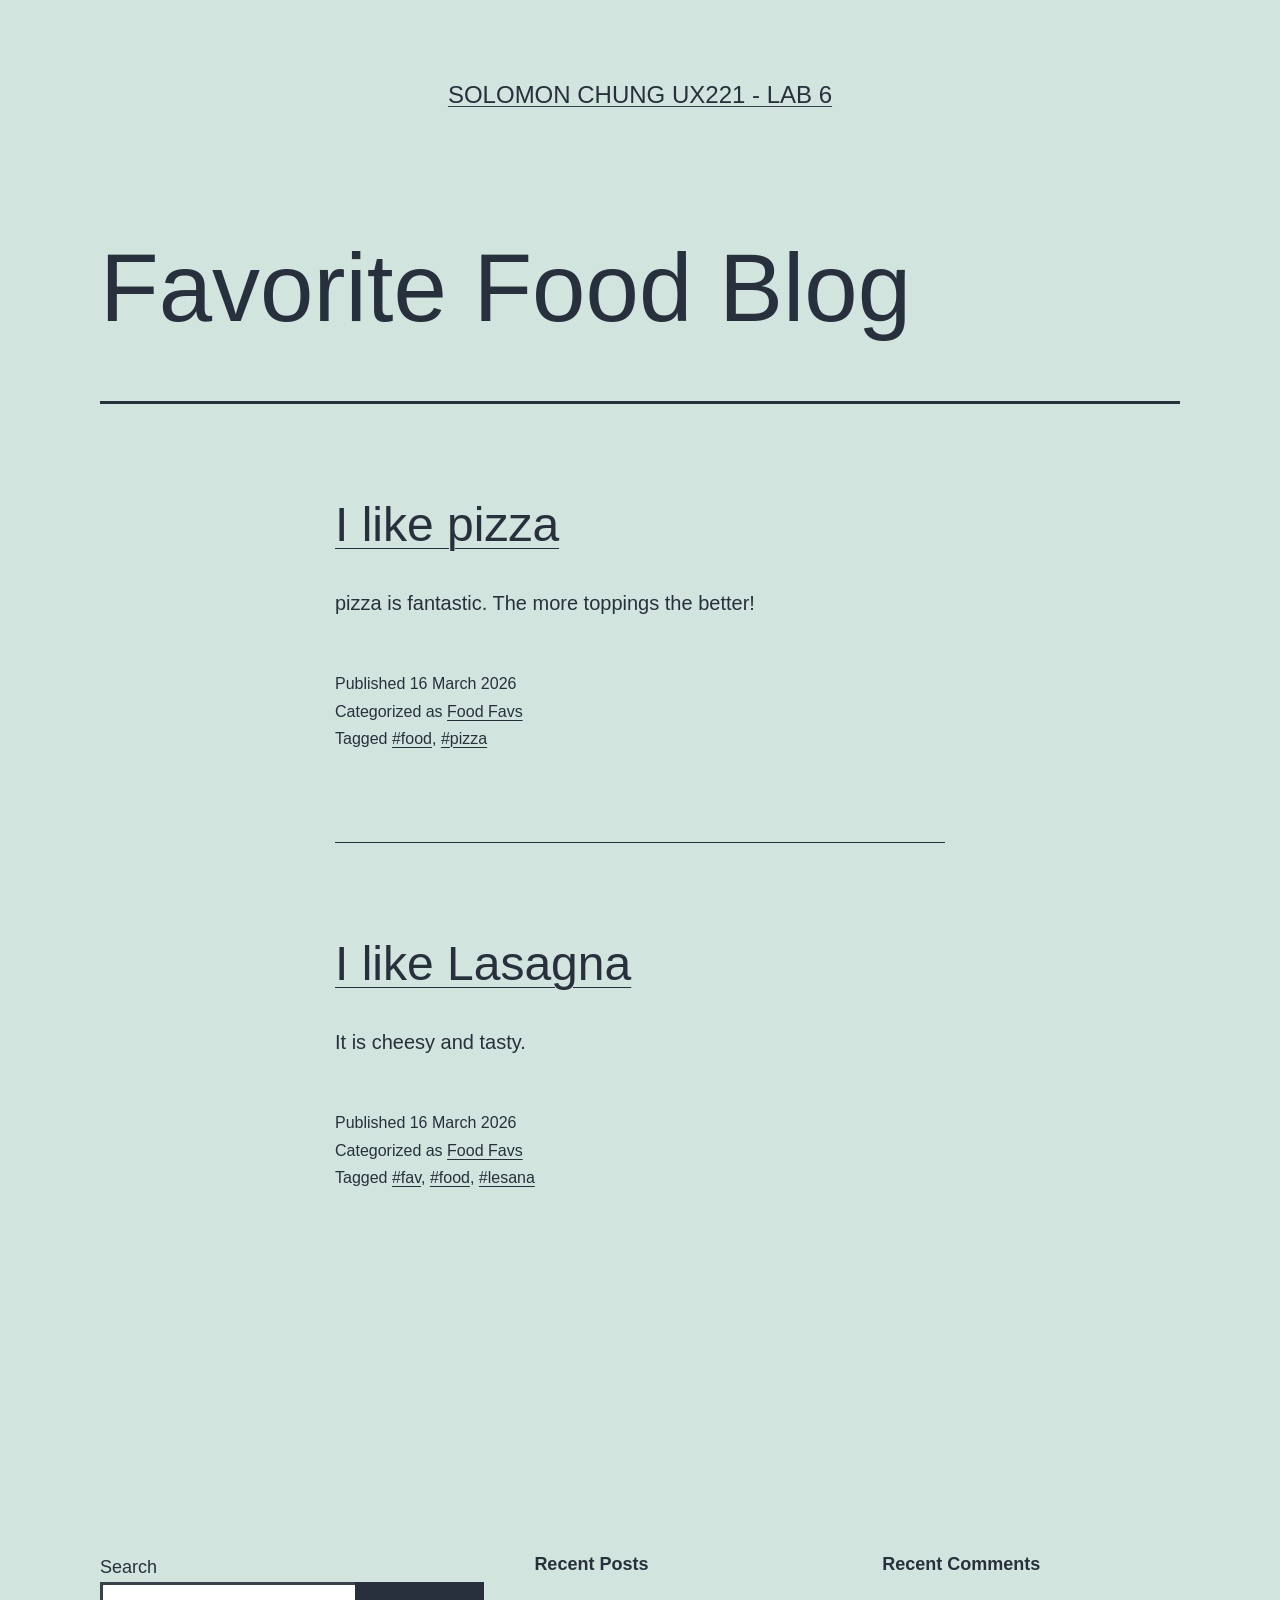
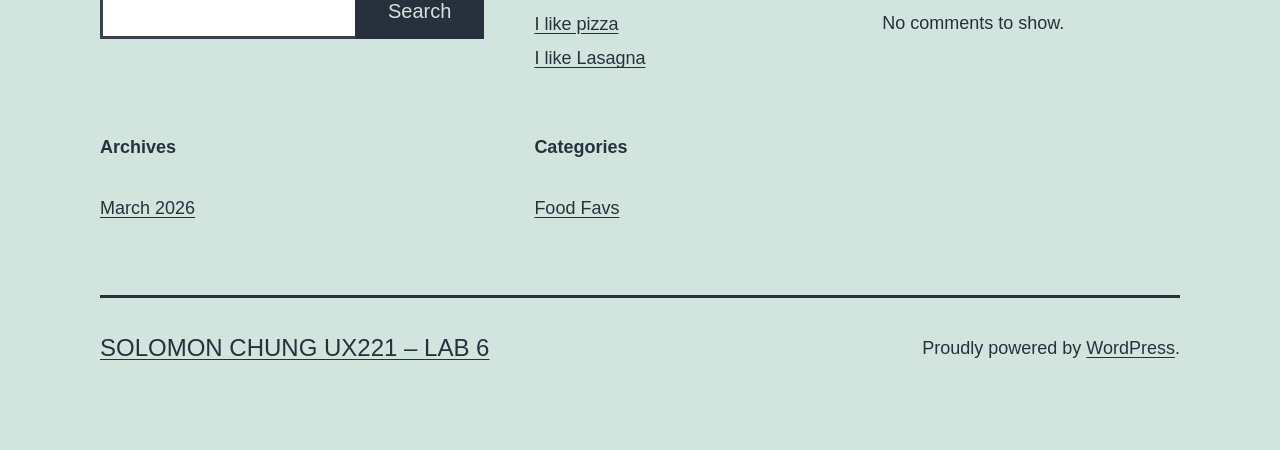
==== commit 155347c9: "deploy: 099ca78da215c91b4cd47644ed79c75b8adbbf2c" ====
--- a/favorite-food-blog/index.html
+++ b/favorite-food-blog/index.html
@@ -1,71 +1,16 @@
-<!DOCTYPE html>
-<html lang="en-CA">
+<!doctype html>
+<html lang="en-CA" >
 <head>
 	<meta charset="UTF-8" />
-	<meta name="viewport" content="width=device-width, initial-scale=1" />
+	<meta name="viewport" content="width=device-width, initial-scale=1.0" />
+	<title>Favorite Food Blog &#8211; Solomon Chung UX221 &#8211; Lab 6</title>
 <meta name='robots' content='max-image-preview:large' />
-<title>Favorite Food Blog &#8211; Solomon Chung UX221 &#8211; Lab 6</title>
+<link rel='dns-prefetch' href='//localhost' />
 <link rel="alternate" type="application/rss+xml" title="Solomon Chung UX221 - Lab 6 &raquo; Feed" href="/feed/" />
 <link rel="alternate" type="application/rss+xml" title="Solomon Chung UX221 - Lab 6 &raquo; Comments Feed" href="/comments/feed/" />
 <style id='wp-img-auto-sizes-contain-inline-css'>
 img:is([sizes=auto i],[sizes^="auto," i]){contain-intrinsic-size:3000px 1500px}
 /*# sourceURL=wp-img-auto-sizes-contain-inline-css */
-</style>
-<style id='wp-block-site-title-inline-css'>
-.wp-block-site-title{box-sizing:border-box}.wp-block-site-title :where(a){color:inherit;font-family:inherit;font-size:inherit;font-style:inherit;font-weight:inherit;letter-spacing:inherit;line-height:inherit;text-decoration:inherit}
-/*# sourceURL=/wp-includes/blocks/site-title/style.min.css */
-</style>
-<style id='wp-block-page-list-inline-css'>
-.wp-block-navigation .wp-block-page-list{align-items:var(--navigation-layout-align,initial);background-color:inherit;display:flex;flex-direction:var(--navigation-layout-direction,initial);flex-wrap:var(--navigation-layout-wrap,wrap);justify-content:var(--navigation-layout-justify,initial)}.wp-block-navigation .wp-block-navigation-item{background-color:inherit}.wp-block-page-list{box-sizing:border-box}
-/*# sourceURL=/wp-includes/blocks/page-list/style.min.css */
-</style>
-<style id='wp-block-navigation-inline-css'>
-.wp-block-navigation{position:relative}.wp-block-navigation ul{margin-bottom:0;margin-left:0;margin-top:0;padding-left:0}.wp-block-navigation ul,.wp-block-navigation ul li{list-style:none;padding:0}.wp-block-navigation .wp-block-navigation-item{align-items:center;background-color:inherit;display:flex;position:relative}.wp-block-navigation .wp-block-navigation-item .wp-block-navigation__submenu-container:empty{display:none}.wp-block-navigation .wp-block-navigation-item__content{display:block;z-index:1}.wp-block-navigation .wp-block-navigation-item__content.wp-block-navigation-item__content{color:inherit}.wp-block-navigation.has-text-decoration-underline .wp-block-navigation-item__content,.wp-block-navigation.has-text-decoration-underline .wp-block-navigation-item__content:active,.wp-block-navigation.has-text-decoration-underline .wp-block-navigation-item__content:focus{text-decoration:underline}.wp-block-navigation.has-text-decoration-line-through .wp-block-navigation-item__content,.wp-block-navigation.has-text-decoration-line-through .wp-block-navigation-item__content:active,.wp-block-navigation.has-text-decoration-line-through .wp-block-navigation-item__content:focus{text-decoration:line-through}.wp-block-navigation :where(a),.wp-block-navigation :where(a:active),.wp-block-navigation :where(a:focus){text-decoration:none}.wp-block-navigation .wp-block-navigation__submenu-icon{align-self:center;background-color:inherit;border:none;color:currentColor;display:inline-block;font-size:inherit;height:.6em;line-height:0;margin-left:.25em;padding:0;width:.6em}.wp-block-navigation .wp-block-navigation__submenu-icon svg{display:inline-block;stroke:currentColor;height:inherit;margin-top:.075em;width:inherit}.wp-block-navigation{--navigation-layout-justification-setting:flex-start;--navigation-layout-direction:row;--navigation-layout-wrap:wrap;--navigation-layout-justify:flex-start;--navigation-layout-align:center}.wp-block-navigation.is-vertical{--navigation-layout-direction:column;--navigation-layout-justify:initial;--navigation-layout-align:flex-start}.wp-block-navigation.no-wrap{--navigation-layout-wrap:nowrap}.wp-block-navigation.items-justified-center{--navigation-layout-justification-setting:center;--navigation-layout-justify:center}.wp-block-navigation.items-justified-center.is-vertical{--navigation-layout-align:center}.wp-block-navigation.items-justified-right{--navigation-layout-justification-setting:flex-end;--navigation-layout-justify:flex-end}.wp-block-navigation.items-justified-right.is-vertical{--navigation-layout-align:flex-end}.wp-block-navigation.items-justified-space-between{--navigation-layout-justification-setting:space-between;--navigation-layout-justify:space-between}.wp-block-navigation .has-child .wp-block-navigation__submenu-container{align-items:normal;background-color:inherit;color:inherit;display:flex;flex-direction:column;opacity:0;position:absolute;z-index:2}@media not (prefers-reduced-motion){.wp-block-navigation .has-child .wp-block-navigation__submenu-container{transition:opacity .1s linear}}.wp-block-navigation .has-child .wp-block-navigation__submenu-container{height:0;overflow:hidden;visibility:hidden;width:0}.wp-block-navigation .has-child .wp-block-navigation__submenu-container>.wp-block-navigation-item>.wp-block-navigation-item__content{display:flex;flex-grow:1;padding:.5em 1em}.wp-block-navigation .has-child .wp-block-navigation__submenu-container>.wp-block-navigation-item>.wp-block-navigation-item__content .wp-block-navigation__submenu-icon{margin-left:auto;margin-right:0}.wp-block-navigation .has-child .wp-block-navigation__submenu-container .wp-block-navigation-item__content{margin:0}.wp-block-navigation .has-child .wp-block-navigation__submenu-container{left:-1px;top:100%}@media (min-width:782px){.wp-block-navigation .has-child .wp-block-navigation__submenu-container .wp-block-navigation__submenu-container{left:100%;top:-1px}.wp-block-navigation .has-child .wp-block-navigation__submenu-container .wp-block-navigation__submenu-container:before{background:#0000;content:"";display:block;height:100%;position:absolute;right:100%;width:.5em}.wp-block-navigation .has-child .wp-block-navigation__submenu-container .wp-block-navigation__submenu-icon{margin-right:.25em}.wp-block-navigation .has-child .wp-block-navigation__submenu-container .wp-block-navigation__submenu-icon svg{transform:rotate(-90deg)}}.wp-block-navigation .has-child .wp-block-navigation-submenu__toggle[aria-expanded=true]~.wp-block-navigation__submenu-container,.wp-block-navigation .has-child:not(.open-on-click):hover>.wp-block-navigation__submenu-container,.wp-block-navigation .has-child:not(.open-on-click):not(.open-on-hover-click):focus-within>.wp-block-navigation__submenu-container{height:auto;min-width:200px;opacity:1;overflow:visible;visibility:visible;width:auto}.wp-block-navigation.has-background .has-child .wp-block-navigation__submenu-container{left:0;top:100%}@media (min-width:782px){.wp-block-navigation.has-background .has-child .wp-block-navigation__submenu-container .wp-block-navigation__submenu-container{left:100%;top:0}}.wp-block-navigation-submenu{display:flex;position:relative}.wp-block-navigation-submenu .wp-block-navigation__submenu-icon svg{stroke:currentColor}button.wp-block-navigation-item__content{background-color:initial;border:none;color:currentColor;font-family:inherit;font-size:inherit;font-style:inherit;font-weight:inherit;letter-spacing:inherit;line-height:inherit;text-align:left;text-transform:inherit}.wp-block-navigation-submenu__toggle{cursor:pointer}.wp-block-navigation-submenu__toggle[aria-expanded=true]+.wp-block-navigation__submenu-icon>svg,.wp-block-navigation-submenu__toggle[aria-expanded=true]>svg{transform:rotate(180deg)}.wp-block-navigation-item.open-on-click .wp-block-navigation-submenu__toggle{padding-left:0;padding-right:.85em}.wp-block-navigation-item.open-on-click .wp-block-navigation-submenu__toggle+.wp-block-navigation__submenu-icon{margin-left:-.6em;pointer-events:none}.wp-block-navigation-item.open-on-click button.wp-block-navigation-item__content:not(.wp-block-navigation-submenu__toggle){padding:0}.wp-block-navigation .wp-block-page-list,.wp-block-navigation__container,.wp-block-navigation__responsive-close,.wp-block-navigation__responsive-container,.wp-block-navigation__responsive-container-content,.wp-block-navigation__responsive-dialog{gap:inherit}:where(.wp-block-navigation.has-background .wp-block-navigation-item a:not(.wp-element-button)),:where(.wp-block-navigation.has-background .wp-block-navigation-submenu a:not(.wp-element-button)){padding:.5em 1em}:where(.wp-block-navigation .wp-block-navigation__submenu-container .wp-block-navigation-item a:not(.wp-element-button)),:where(.wp-block-navigation .wp-block-navigation__submenu-container .wp-block-navigation-submenu a:not(.wp-element-button)),:where(.wp-block-navigation .wp-block-navigation__submenu-container .wp-block-navigation-submenu button.wp-block-navigation-item__content),:where(.wp-block-navigation .wp-block-navigation__submenu-container .wp-block-pages-list__item button.wp-block-navigation-item__content){padding:.5em 1em}.wp-block-navigation.items-justified-right .wp-block-navigation__container .has-child .wp-block-navigation__submenu-container,.wp-block-navigation.items-justified-right .wp-block-page-list>.has-child .wp-block-navigation__submenu-container,.wp-block-navigation.items-justified-space-between .wp-block-page-list>.has-child:last-child .wp-block-navigation__submenu-container,.wp-block-navigation.items-justified-space-between>.wp-block-navigation__container>.has-child:last-child .wp-block-navigation__submenu-container{left:auto;right:0}.wp-block-navigation.items-justified-right .wp-block-navigation__container .has-child .wp-block-navigation__submenu-container .wp-block-navigation__submenu-container,.wp-block-navigation.items-justified-right .wp-block-page-list>.has-child .wp-block-navigation__submenu-container .wp-block-navigation__submenu-container,.wp-block-navigation.items-justified-space-between .wp-block-page-list>.has-child:last-child .wp-block-navigation__submenu-container .wp-block-navigation__submenu-container,.wp-block-navigation.items-justified-space-between>.wp-block-navigation__container>.has-child:last-child .wp-block-navigation__submenu-container .wp-block-navigation__submenu-container{left:-1px;right:-1px}@media (min-width:782px){.wp-block-navigation.items-justified-right .wp-block-navigation__container .has-child .wp-block-navigation__submenu-container .wp-block-navigation__submenu-container,.wp-block-navigation.items-justified-right .wp-block-page-list>.has-child .wp-block-navigation__submenu-container .wp-block-navigation__submenu-container,.wp-block-navigation.items-justified-space-between .wp-block-page-list>.has-child:last-child .wp-block-navigation__submenu-container .wp-block-navigation__submenu-container,.wp-block-navigation.items-justified-space-between>.wp-block-navigation__container>.has-child:last-child .wp-block-navigation__submenu-container .wp-block-navigation__submenu-container{left:auto;right:100%}}.wp-block-navigation:not(.has-background) .wp-block-navigation__submenu-container{background-color:#fff;border:1px solid #00000026}.wp-block-navigation.has-background .wp-block-navigation__submenu-container{background-color:inherit}.wp-block-navigation:not(.has-text-color) .wp-block-navigation__submenu-container{color:#000}.wp-block-navigation__container{align-items:var(--navigation-layout-align,initial);display:flex;flex-direction:var(--navigation-layout-direction,initial);flex-wrap:var(--navigation-layout-wrap,wrap);justify-content:var(--navigation-layout-justify,initial);list-style:none;margin:0;padding-left:0}.wp-block-navigation__container .is-responsive{display:none}.wp-block-navigation__container:only-child,.wp-block-page-list:only-child{flex-grow:1}@keyframes overlay-menu__fade-in-animation{0%{opacity:0;transform:translateY(.5em)}to{opacity:1;transform:translateY(0)}}.wp-block-navigation__responsive-container{bottom:0;display:none;left:0;position:fixed;right:0;top:0}.wp-block-navigation__responsive-container :where(.wp-block-navigation-item a){color:inherit}.wp-block-navigation__responsive-container .wp-block-navigation__responsive-container-content{align-items:var(--navigation-layout-align,initial);display:flex;flex-direction:var(--navigation-layout-direction,initial);flex-wrap:var(--navigation-layout-wrap,wrap);justify-content:var(--navigation-layout-justify,initial)}.wp-block-navigation__responsive-container:not(.is-menu-open.is-menu-open){background-color:inherit!important;color:inherit!important}.wp-block-navigation__responsive-container.is-menu-open{background-color:inherit;display:flex;flex-direction:column}@media not (prefers-reduced-motion){.wp-block-navigation__responsive-container.is-menu-open{animation:overlay-menu__fade-in-animation .1s ease-out;animation-fill-mode:forwards}}.wp-block-navigation__responsive-container.is-menu-open{overflow:auto;padding:clamp(1rem,var(--wp--style--root--padding-top),20rem) clamp(1rem,var(--wp--style--root--padding-right),20rem) clamp(1rem,var(--wp--style--root--padding-bottom),20rem) clamp(1rem,var(--wp--style--root--padding-left),20rem);z-index:100000}.wp-block-navigation__responsive-container.is-menu-open .wp-block-navigation__responsive-container-content{align-items:var(--navigation-layout-justification-setting,inherit);display:flex;flex-direction:column;flex-wrap:nowrap;overflow:visible;padding-top:calc(2rem + 24px)}.wp-block-navigation__responsive-container.is-menu-open .wp-block-navigation__responsive-container-content,.wp-block-navigation__responsive-container.is-menu-open .wp-block-navigation__responsive-container-content .wp-block-navigation__container,.wp-block-navigation__responsive-container.is-menu-open .wp-block-navigation__responsive-container-content .wp-block-page-list{justify-content:flex-start}.wp-block-navigation__responsive-container.is-menu-open .wp-block-navigation__responsive-container-content .wp-block-navigation__submenu-icon{display:none}.wp-block-navigation__responsive-container.is-menu-open .wp-block-navigation__responsive-container-content .has-child .wp-block-navigation__submenu-container{border:none;height:auto;min-width:200px;opacity:1;overflow:initial;padding-left:2rem;padding-right:2rem;position:static;visibility:visible;width:auto}.wp-block-navigation__responsive-container.is-menu-open .wp-block-navigation__responsive-container-content .wp-block-navigation__container,.wp-block-navigation__responsive-container.is-menu-open .wp-block-navigation__responsive-container-content .wp-block-navigation__submenu-container{gap:inherit}.wp-block-navigation__responsive-container.is-menu-open .wp-block-navigation__responsive-container-content .wp-block-navigation__submenu-container{padding-top:var(--wp--style--block-gap,2em)}.wp-block-navigation__responsive-container.is-menu-open .wp-block-navigation__responsive-container-content .wp-block-navigation-item__content{padding:0}.wp-block-navigation__responsive-container.is-menu-open .wp-block-navigation__responsive-container-content .wp-block-navigation-item,.wp-block-navigation__responsive-container.is-menu-open .wp-block-navigation__responsive-container-content .wp-block-navigation__container,.wp-block-navigation__responsive-container.is-menu-open .wp-block-navigation__responsive-container-content .wp-block-page-list{align-items:var(--navigation-layout-justification-setting,initial);display:flex;flex-direction:column}.wp-block-navigation__responsive-container.is-menu-open .wp-block-navigation-item,.wp-block-navigation__responsive-container.is-menu-open .wp-block-navigation-item .wp-block-navigation__submenu-container,.wp-block-navigation__responsive-container.is-menu-open .wp-block-navigation__container,.wp-block-navigation__responsive-container.is-menu-open .wp-block-page-list{background:#0000!important;color:inherit!important}.wp-block-navigation__responsive-container.is-menu-open .wp-block-navigation__submenu-container.wp-block-navigation__submenu-container.wp-block-navigation__submenu-container.wp-block-navigation__submenu-container{left:auto;right:auto}@media (min-width:600px){.wp-block-navigation__responsive-container:not(.hidden-by-default):not(.is-menu-open){background-color:inherit;display:block;position:relative;width:100%;z-index:auto}.wp-block-navigation__responsive-container:not(.hidden-by-default):not(.is-menu-open) .wp-block-navigation__responsive-container-close{display:none}.wp-block-navigation__responsive-container.is-menu-open .wp-block-navigation__submenu-container.wp-block-navigation__submenu-container.wp-block-navigation__submenu-container.wp-block-navigation__submenu-container{left:0}}.wp-block-navigation:not(.has-background) .wp-block-navigation__responsive-container.is-menu-open{background-color:#fff}.wp-block-navigation:not(.has-text-color) .wp-block-navigation__responsive-container.is-menu-open{color:#000}.wp-block-navigation__toggle_button_label{font-size:1rem;font-weight:700}.wp-block-navigation__responsive-container-close,.wp-block-navigation__responsive-container-open{background:#0000;border:none;color:currentColor;cursor:pointer;margin:0;padding:0;text-transform:inherit;vertical-align:middle}.wp-block-navigation__responsive-container-close svg,.wp-block-navigation__responsive-container-open svg{fill:currentColor;display:block;height:24px;pointer-events:none;width:24px}.wp-block-navigation__responsive-container-open{display:flex}.wp-block-navigation__responsive-container-open.wp-block-navigation__responsive-container-open.wp-block-navigation__responsive-container-open{font-family:inherit;font-size:inherit;font-weight:inherit}@media (min-width:600px){.wp-block-navigation__responsive-container-open:not(.always-shown){display:none}}.wp-block-navigation__responsive-container-close{position:absolute;right:0;top:0;z-index:2}.wp-block-navigation__responsive-container-close.wp-block-navigation__responsive-container-close.wp-block-navigation__responsive-container-close{font-family:inherit;font-size:inherit;font-weight:inherit}.wp-block-navigation__responsive-close{width:100%}.has-modal-open .wp-block-navigation__responsive-close{margin-left:auto;margin-right:auto;max-width:var(--wp--style--global--wide-size,100%)}.wp-block-navigation__responsive-close:focus{outline:none}.is-menu-open .wp-block-navigation__responsive-close,.is-menu-open .wp-block-navigation__responsive-container-content,.is-menu-open .wp-block-navigation__responsive-dialog{box-sizing:border-box}.wp-block-navigation__responsive-dialog{position:relative}.has-modal-open .admin-bar .is-menu-open .wp-block-navigation__responsive-dialog{margin-top:46px}@media (min-width:782px){.has-modal-open .admin-bar .is-menu-open .wp-block-navigation__responsive-dialog{margin-top:32px}}html.has-modal-open{overflow:hidden}
-/*# sourceURL=/wp-includes/blocks/navigation/style.min.css */
-</style>
-<style id='wp-block-group-inline-css'>
-.wp-block-group{box-sizing:border-box}:where(.wp-block-group.wp-block-group-is-layout-constrained){position:relative}
-/*# sourceURL=/wp-includes/blocks/group/style.min.css */
-</style>
-<style id='wp-block-heading-inline-css'>
-h1:where(.wp-block-heading).has-background,h2:where(.wp-block-heading).has-background,h3:where(.wp-block-heading).has-background,h4:where(.wp-block-heading).has-background,h5:where(.wp-block-heading).has-background,h6:where(.wp-block-heading).has-background{padding:1.25em 2.375em}h1.has-text-align-left[style*=writing-mode]:where([style*=vertical-lr]),h1.has-text-align-right[style*=writing-mode]:where([style*=vertical-rl]),h2.has-text-align-left[style*=writing-mode]:where([style*=vertical-lr]),h2.has-text-align-right[style*=writing-mode]:where([style*=vertical-rl]),h3.has-text-align-left[style*=writing-mode]:where([style*=vertical-lr]),h3.has-text-align-right[style*=writing-mode]:where([style*=vertical-rl]),h4.has-text-align-left[style*=writing-mode]:where([style*=vertical-lr]),h4.has-text-align-right[style*=writing-mode]:where([style*=vertical-rl]),h5.has-text-align-left[style*=writing-mode]:where([style*=vertical-lr]),h5.has-text-align-right[style*=writing-mode]:where([style*=vertical-rl]),h6.has-text-align-left[style*=writing-mode]:where([style*=vertical-lr]),h6.has-text-align-right[style*=writing-mode]:where([style*=vertical-rl]){rotate:180deg}
-/*# sourceURL=/wp-includes/blocks/heading/style.min.css */
-</style>
-<style id='wp-block-post-title-inline-css'>
-.wp-block-post-title{box-sizing:border-box;word-break:break-word}.wp-block-post-title :where(a){display:inline-block;font-family:inherit;font-size:inherit;font-style:inherit;font-weight:inherit;letter-spacing:inherit;line-height:inherit;text-decoration:inherit}
-/*# sourceURL=/wp-includes/blocks/post-title/style.min.css */
-</style>
-<style id='wp-block-paragraph-inline-css'>
-.is-small-text{font-size:.875em}.is-regular-text{font-size:1em}.is-large-text{font-size:2.25em}.is-larger-text{font-size:3em}.has-drop-cap:not(:focus):first-letter{float:left;font-size:8.4em;font-style:normal;font-weight:100;line-height:.68;margin:.05em .1em 0 0;text-transform:uppercase}body.rtl .has-drop-cap:not(:focus):first-letter{float:none;margin-left:.1em}p.has-drop-cap.has-background{overflow:hidden}:root :where(p.has-background){padding:1.25em 2.375em}:where(p.has-text-color:not(.has-link-color)) a{color:inherit}p.has-text-align-left[style*="writing-mode:vertical-lr"],p.has-text-align-right[style*="writing-mode:vertical-rl"]{rotate:180deg}
-/*# sourceURL=/wp-includes/blocks/paragraph/style.min.css */
-</style>
-<style id='wp-block-image-inline-css'>
-.wp-block-image>a,.wp-block-image>figure>a{display:inline-block}.wp-block-image img{box-sizing:border-box;height:auto;max-width:100%;vertical-align:bottom}@media not (prefers-reduced-motion){.wp-block-image img.hide{visibility:hidden}.wp-block-image img.show{animation:show-content-image .4s}}.wp-block-image[style*=border-radius] img,.wp-block-image[style*=border-radius]>a{border-radius:inherit}.wp-block-image.has-custom-border img{box-sizing:border-box}.wp-block-image.aligncenter{text-align:center}.wp-block-image.alignfull>a,.wp-block-image.alignwide>a{width:100%}.wp-block-image.alignfull img,.wp-block-image.alignwide img{height:auto;width:100%}.wp-block-image .aligncenter,.wp-block-image .alignleft,.wp-block-image .alignright,.wp-block-image.aligncenter,.wp-block-image.alignleft,.wp-block-image.alignright{display:table}.wp-block-image .aligncenter>figcaption,.wp-block-image .alignleft>figcaption,.wp-block-image .alignright>figcaption,.wp-block-image.aligncenter>figcaption,.wp-block-image.alignleft>figcaption,.wp-block-image.alignright>figcaption{caption-side:bottom;display:table-caption}.wp-block-image .alignleft{float:left;margin:.5em 1em .5em 0}.wp-block-image .alignright{float:right;margin:.5em 0 .5em 1em}.wp-block-image .aligncenter{margin-left:auto;margin-right:auto}.wp-block-image :where(figcaption){margin-bottom:1em;margin-top:.5em}.wp-block-image.is-style-circle-mask img{border-radius:9999px}@supports ((-webkit-mask-image:none) or (mask-image:none)) or (-webkit-mask-image:none){.wp-block-image.is-style-circle-mask img{border-radius:0;-webkit-mask-image:url('data:image/svg+xml;utf8,<svg viewBox="0 0 100 100" xmlns="https://www.w3.org/2000/svg"><circle cx="50" cy="50" r="50"/></svg>');mask-image:url('data:image/svg+xml;utf8,<svg viewBox="0 0 100 100" xmlns="https://www.w3.org/2000/svg"><circle cx="50" cy="50" r="50"/></svg>');mask-mode:alpha;-webkit-mask-position:center;mask-position:center;-webkit-mask-repeat:no-repeat;mask-repeat:no-repeat;-webkit-mask-size:contain;mask-size:contain}}:root :where(.wp-block-image.is-style-rounded img,.wp-block-image .is-style-rounded img){border-radius:9999px}.wp-block-image figure{margin:0}.wp-lightbox-container{display:flex;flex-direction:column;position:relative}.wp-lightbox-container img{cursor:zoom-in}.wp-lightbox-container img:hover+button{opacity:1}.wp-lightbox-container button{align-items:center;backdrop-filter:blur(16px) saturate(180%);background-color:#5a5a5a40;border:none;border-radius:4px;cursor:zoom-in;display:flex;height:20px;justify-content:center;opacity:0;padding:0;position:absolute;right:16px;text-align:center;top:16px;width:20px;z-index:100}@media not (prefers-reduced-motion){.wp-lightbox-container button{transition:opacity .2s ease}}.wp-lightbox-container button:focus-visible{outline:3px auto #5a5a5a40;outline:3px auto -webkit-focus-ring-color;outline-offset:3px}.wp-lightbox-container button:hover{cursor:pointer;opacity:1}.wp-lightbox-container button:focus{opacity:1}.wp-lightbox-container button:focus,.wp-lightbox-container button:hover,.wp-lightbox-container button:not(:hover):not(:active):not(.has-background){background-color:#5a5a5a40;border:none}.wp-lightbox-overlay{box-sizing:border-box;cursor:zoom-out;height:100vh;left:0;overflow:hidden;position:fixed;top:0;visibility:hidden;width:100%;z-index:100000}.wp-lightbox-overlay .close-button{align-items:center;cursor:pointer;display:flex;justify-content:center;min-height:40px;min-width:40px;padding:0;position:absolute;right:calc(env(safe-area-inset-right) + 16px);top:calc(env(safe-area-inset-top) + 16px);z-index:5000000}.wp-lightbox-overlay .close-button:focus,.wp-lightbox-overlay .close-button:hover,.wp-lightbox-overlay .close-button:not(:hover):not(:active):not(.has-background){background:none;border:none}.wp-lightbox-overlay .lightbox-image-container{height:var(--wp--lightbox-container-height);left:50%;overflow:hidden;position:absolute;top:50%;transform:translate(-50%,-50%);transform-origin:top left;width:var(--wp--lightbox-container-width);z-index:9999999999}.wp-lightbox-overlay .wp-block-image{align-items:center;box-sizing:border-box;display:flex;height:100%;justify-content:center;margin:0;position:relative;transform-origin:0 0;width:100%;z-index:3000000}.wp-lightbox-overlay .wp-block-image img{height:var(--wp--lightbox-image-height);min-height:var(--wp--lightbox-image-height);min-width:var(--wp--lightbox-image-width);width:var(--wp--lightbox-image-width)}.wp-lightbox-overlay .wp-block-image figcaption{display:none}.wp-lightbox-overlay button{background:none;border:none}.wp-lightbox-overlay .scrim{background-color:#fff;height:100%;opacity:.9;position:absolute;width:100%;z-index:2000000}.wp-lightbox-overlay.active{visibility:visible}@media not (prefers-reduced-motion){.wp-lightbox-overlay.active{animation:turn-on-visibility .25s both}.wp-lightbox-overlay.active img{animation:turn-on-visibility .35s both}.wp-lightbox-overlay.show-closing-animation:not(.active){animation:turn-off-visibility .35s both}.wp-lightbox-overlay.show-closing-animation:not(.active) img{animation:turn-off-visibility .25s both}.wp-lightbox-overlay.zoom.active{animation:none;opacity:1;visibility:visible}.wp-lightbox-overlay.zoom.active .lightbox-image-container{animation:lightbox-zoom-in .4s}.wp-lightbox-overlay.zoom.active .lightbox-image-container img{animation:none}.wp-lightbox-overlay.zoom.active .scrim{animation:turn-on-visibility .4s forwards}.wp-lightbox-overlay.zoom.show-closing-animation:not(.active){animation:none}.wp-lightbox-overlay.zoom.show-closing-animation:not(.active) .lightbox-image-container{animation:lightbox-zoom-out .4s}.wp-lightbox-overlay.zoom.show-closing-animation:not(.active) .lightbox-image-container img{animation:none}.wp-lightbox-overlay.zoom.show-closing-animation:not(.active) .scrim{animation:turn-off-visibility .4s forwards}}@keyframes show-content-image{0%{visibility:hidden}99%{visibility:hidden}to{visibility:visible}}@keyframes turn-on-visibility{0%{opacity:0}to{opacity:1}}@keyframes turn-off-visibility{0%{opacity:1;visibility:visible}99%{opacity:0;visibility:visible}to{opacity:0;visibility:hidden}}@keyframes lightbox-zoom-in{0%{transform:translate(calc((-100vw + var(--wp--lightbox-scrollbar-width))/2 + var(--wp--lightbox-initial-left-position)),calc(-50vh + var(--wp--lightbox-initial-top-position))) scale(var(--wp--lightbox-scale))}to{transform:translate(-50%,-50%) scale(1)}}@keyframes lightbox-zoom-out{0%{transform:translate(-50%,-50%) scale(1);visibility:visible}99%{visibility:visible}to{transform:translate(calc((-100vw + var(--wp--lightbox-scrollbar-width))/2 + var(--wp--lightbox-initial-left-position)),calc(-50vh + var(--wp--lightbox-initial-top-position))) scale(var(--wp--lightbox-scale));visibility:hidden}}
-/*# sourceURL=/wp-includes/blocks/image/style.min.css */
-</style>
-<style id='wp-block-post-content-inline-css'>
-.wp-block-post-content{display:flow-root}
-/*# sourceURL=/wp-includes/blocks/post-content/style.min.css */
-</style>
-<style id='wp-block-post-date-inline-css'>
-.wp-block-post-date{box-sizing:border-box}
-/*# sourceURL=/wp-includes/blocks/post-date/style.min.css */
-</style>
-<style id='wp-block-post-template-inline-css'>
-.wp-block-post-template{box-sizing:border-box;list-style:none;margin-bottom:0;margin-top:0;max-width:100%;padding:0}.wp-block-post-template.is-flex-container{display:flex;flex-direction:row;flex-wrap:wrap;gap:1.25em}.wp-block-post-template.is-flex-container>li{margin:0;width:100%}@media (min-width:600px){.wp-block-post-template.is-flex-container.is-flex-container.columns-2>li{width:calc(50% - .625em)}.wp-block-post-template.is-flex-container.is-flex-container.columns-3>li{width:calc(33.33333% - .83333em)}.wp-block-post-template.is-flex-container.is-flex-container.columns-4>li{width:calc(25% - .9375em)}.wp-block-post-template.is-flex-container.is-flex-container.columns-5>li{width:calc(20% - 1em)}.wp-block-post-template.is-flex-container.is-flex-container.columns-6>li{width:calc(16.66667% - 1.04167em)}}@media (max-width:600px){.wp-block-post-template-is-layout-grid.wp-block-post-template-is-layout-grid.wp-block-post-template-is-layout-grid.wp-block-post-template-is-layout-grid{grid-template-columns:1fr}}.wp-block-post-template-is-layout-constrained>li>.alignright,.wp-block-post-template-is-layout-flow>li>.alignright{float:right;margin-inline-end:0;margin-inline-start:2em}.wp-block-post-template-is-layout-constrained>li>.alignleft,.wp-block-post-template-is-layout-flow>li>.alignleft{float:left;margin-inline-end:2em;margin-inline-start:0}.wp-block-post-template-is-layout-constrained>li>.aligncenter,.wp-block-post-template-is-layout-flow>li>.aligncenter{margin-inline-end:auto;margin-inline-start:auto}
-/*# sourceURL=/wp-includes/blocks/post-template/style.min.css */
-</style>
-<style id='wp-block-spacer-inline-css'>
-.wp-block-spacer{clear:both}
-/*# sourceURL=/wp-includes/blocks/spacer/style.min.css */
-</style>
-<style id='wp-block-columns-inline-css'>
-.wp-block-columns{box-sizing:border-box;display:flex;flex-wrap:wrap!important}@media (min-width:782px){.wp-block-columns{flex-wrap:nowrap!important}}.wp-block-columns{align-items:normal!important}.wp-block-columns.are-vertically-aligned-top{align-items:flex-start}.wp-block-columns.are-vertically-aligned-center{align-items:center}.wp-block-columns.are-vertically-aligned-bottom{align-items:flex-end}@media (max-width:781px){.wp-block-columns:not(.is-not-stacked-on-mobile)>.wp-block-column{flex-basis:100%!important}}@media (min-width:782px){.wp-block-columns:not(.is-not-stacked-on-mobile)>.wp-block-column{flex-basis:0;flex-grow:1}.wp-block-columns:not(.is-not-stacked-on-mobile)>.wp-block-column[style*=flex-basis]{flex-grow:0}}.wp-block-columns.is-not-stacked-on-mobile{flex-wrap:nowrap!important}.wp-block-columns.is-not-stacked-on-mobile>.wp-block-column{flex-basis:0;flex-grow:1}.wp-block-columns.is-not-stacked-on-mobile>.wp-block-column[style*=flex-basis]{flex-grow:0}:where(.wp-block-columns){margin-bottom:1.75em}:where(.wp-block-columns.has-background){padding:1.25em 2.375em}.wp-block-column{flex-grow:1;min-width:0;overflow-wrap:break-word;word-break:break-word}.wp-block-column.is-vertically-aligned-top{align-self:flex-start}.wp-block-column.is-vertically-aligned-center{align-self:center}.wp-block-column.is-vertically-aligned-bottom{align-self:flex-end}.wp-block-column.is-vertically-aligned-stretch{align-self:stretch}.wp-block-column.is-vertically-aligned-bottom,.wp-block-column.is-vertically-aligned-center,.wp-block-column.is-vertically-aligned-top{width:100%}
-/*# sourceURL=/wp-includes/blocks/columns/style.min.css */
-</style>
-<style id='wp-block-navigation-link-inline-css'>
-.wp-block-navigation .wp-block-navigation-item__label{overflow-wrap:break-word}.wp-block-navigation .wp-block-navigation-item__description{display:none}.link-ui-tools{outline:1px solid #f0f0f0;padding:8px}.link-ui-block-inserter{padding-top:8px}.link-ui-block-inserter__back{margin-left:8px;text-transform:uppercase}
-/*# sourceURL=/wp-includes/blocks/navigation-link/style.min.css */
 </style>
 <style id='wp-emoji-styles-inline-css'>
 
@@ -84,288 +29,174 @@
 </style>
 <style id='wp-block-library-inline-css'>
 :root{--wp-block-synced-color:#7a00df;--wp-block-synced-color--rgb:122,0,223;--wp-bound-block-color:var(--wp-block-synced-color);--wp-editor-canvas-background:#ddd;--wp-admin-theme-color:#007cba;--wp-admin-theme-color--rgb:0,124,186;--wp-admin-theme-color-darker-10:#006ba1;--wp-admin-theme-color-darker-10--rgb:0,107,160.5;--wp-admin-theme-color-darker-20:#005a87;--wp-admin-theme-color-darker-20--rgb:0,90,135;--wp-admin-border-width-focus:2px}@media (min-resolution:192dpi){:root{--wp-admin-border-width-focus:1.5px}}.wp-element-button{cursor:pointer}:root .has-very-light-gray-background-color{background-color:#eee}:root .has-very-dark-gray-background-color{background-color:#313131}:root .has-very-light-gray-color{color:#eee}:root .has-very-dark-gray-color{color:#313131}:root .has-vivid-green-cyan-to-vivid-cyan-blue-gradient-background{background:linear-gradient(135deg,#00d084,#0693e3)}:root .has-purple-crush-gradient-background{background:linear-gradient(135deg,#34e2e4,#4721fb 50%,#ab1dfe)}:root .has-hazy-dawn-gradient-background{background:linear-gradient(135deg,#faaca8,#dad0ec)}:root .has-subdued-olive-gradient-background{background:linear-gradient(135deg,#fafae1,#67a671)}:root .has-atomic-cream-gradient-background{background:linear-gradient(135deg,#fdd79a,#004a59)}:root .has-nightshade-gradient-background{background:linear-gradient(135deg,#330968,#31cdcf)}:root .has-midnight-gradient-background{background:linear-gradient(135deg,#020381,#2874fc)}:root{--wp--preset--font-size--normal:16px;--wp--preset--font-size--huge:42px}.has-regular-font-size{font-size:1em}.has-larger-font-size{font-size:2.625em}.has-normal-font-size{font-size:var(--wp--preset--font-size--normal)}.has-huge-font-size{font-size:var(--wp--preset--font-size--huge)}.has-text-align-center{text-align:center}.has-text-align-left{text-align:left}.has-text-align-right{text-align:right}.has-fit-text{white-space:nowrap!important}#end-resizable-editor-section{display:none}.aligncenter{clear:both}.items-justified-left{justify-content:flex-start}.items-justified-center{justify-content:center}.items-justified-right{justify-content:flex-end}.items-justified-space-between{justify-content:space-between}.screen-reader-text{border:0;clip-path:inset(50%);height:1px;margin:-1px;overflow:hidden;padding:0;position:absolute;width:1px;word-wrap:normal!important}.screen-reader-text:focus{background-color:#ddd;clip-path:none;color:#444;display:block;font-size:1em;height:auto;left:5px;line-height:normal;padding:15px 23px 14px;text-decoration:none;top:5px;width:auto;z-index:100000}html :where(.has-border-color){border-style:solid}html :where([style*=border-top-color]){border-top-style:solid}html :where([style*=border-right-color]){border-right-style:solid}html :where([style*=border-bottom-color]){border-bottom-style:solid}html :where([style*=border-left-color]){border-left-style:solid}html :where([style*=border-width]){border-style:solid}html :where([style*=border-top-width]){border-top-style:solid}html :where([style*=border-right-width]){border-right-style:solid}html :where([style*=border-bottom-width]){border-bottom-style:solid}html :where([style*=border-left-width]){border-left-style:solid}html :where(img[class*=wp-image-]){height:auto;max-width:100%}:where(figure){margin:0 0 1em}html :where(.is-position-sticky){--wp-admin--admin-bar--position-offset:var(--wp-admin--admin-bar--height,0px)}@media screen and (max-width:600px){html :where(.is-position-sticky){--wp-admin--admin-bar--position-offset:0px}}
-/*# sourceURL=/wp-includes/css/dist/block-library/common.min.css */
-</style>
+
+/*# sourceURL=wp-block-library-inline-css */
+</style>
+<style id='wp-block-archives-inline-css'>
+.wp-block-archives{box-sizing:border-box}.wp-block-archives-dropdown label{display:block}
+/*# sourceURL=/wp-includes/blocks/archives/style.min.css */
+</style>
+<style id='wp-block-categories-inline-css'>
+.wp-block-categories{box-sizing:border-box}.wp-block-categories.alignleft{margin-right:2em}.wp-block-categories.alignright{margin-left:2em}.wp-block-categories.wp-block-categories-dropdown.aligncenter{text-align:center}.wp-block-categories .wp-block-categories__label{display:block;width:100%}
+/*# sourceURL=/wp-includes/blocks/categories/style.min.css */
+</style>
+<style id='wp-block-heading-inline-css'>
+h1:where(.wp-block-heading).has-background,h2:where(.wp-block-heading).has-background,h3:where(.wp-block-heading).has-background,h4:where(.wp-block-heading).has-background,h5:where(.wp-block-heading).has-background,h6:where(.wp-block-heading).has-background{padding:1.25em 2.375em}h1.has-text-align-left[style*=writing-mode]:where([style*=vertical-lr]),h1.has-text-align-right[style*=writing-mode]:where([style*=vertical-rl]),h2.has-text-align-left[style*=writing-mode]:where([style*=vertical-lr]),h2.has-text-align-right[style*=writing-mode]:where([style*=vertical-rl]),h3.has-text-align-left[style*=writing-mode]:where([style*=vertical-lr]),h3.has-text-align-right[style*=writing-mode]:where([style*=vertical-rl]),h4.has-text-align-left[style*=writing-mode]:where([style*=vertical-lr]),h4.has-text-align-right[style*=writing-mode]:where([style*=vertical-rl]),h5.has-text-align-left[style*=writing-mode]:where([style*=vertical-lr]),h5.has-text-align-right[style*=writing-mode]:where([style*=vertical-rl]),h6.has-text-align-left[style*=writing-mode]:where([style*=vertical-lr]),h6.has-text-align-right[style*=writing-mode]:where([style*=vertical-rl]){rotate:180deg}
+/*# sourceURL=/wp-includes/blocks/heading/style.min.css */
+</style>
+<style id='wp-block-latest-comments-inline-css'>
+ol.wp-block-latest-comments{box-sizing:border-box;margin-left:0}:where(.wp-block-latest-comments:not([style*=line-height] .wp-block-latest-comments__comment)){line-height:1.1}:where(.wp-block-latest-comments:not([style*=line-height] .wp-block-latest-comments__comment-excerpt p)){line-height:1.8}.has-dates :where(.wp-block-latest-comments:not([style*=line-height])),.has-excerpts :where(.wp-block-latest-comments:not([style*=line-height])){line-height:1.5}.wp-block-latest-comments .wp-block-latest-comments{padding-left:0}.wp-block-latest-comments__comment{list-style:none;margin-bottom:1em}.has-avatars .wp-block-latest-comments__comment{list-style:none;min-height:2.25em}.has-avatars .wp-block-latest-comments__comment .wp-block-latest-comments__comment-excerpt,.has-avatars .wp-block-latest-comments__comment .wp-block-latest-comments__comment-meta{margin-left:3.25em}.wp-block-latest-comments__comment-excerpt p{font-size:.875em;margin:.36em 0 1.4em}.wp-block-latest-comments__comment-date{display:block;font-size:.75em}.wp-block-latest-comments .avatar,.wp-block-latest-comments__comment-avatar{border-radius:1.5em;display:block;float:left;height:2.5em;margin-right:.75em;width:2.5em}.wp-block-latest-comments[class*=-font-size] a,.wp-block-latest-comments[style*=font-size] a{font-size:inherit}
+/*# sourceURL=/wp-includes/blocks/latest-comments/style.min.css */
+</style>
+<style id='wp-block-latest-posts-inline-css'>
+.wp-block-latest-posts{box-sizing:border-box}.wp-block-latest-posts.alignleft{margin-right:2em}.wp-block-latest-posts.alignright{margin-left:2em}.wp-block-latest-posts.wp-block-latest-posts__list{list-style:none}.wp-block-latest-posts.wp-block-latest-posts__list li{clear:both;overflow-wrap:break-word}.wp-block-latest-posts.is-grid{display:flex;flex-wrap:wrap}.wp-block-latest-posts.is-grid li{margin:0 1.25em 1.25em 0;width:100%}@media (min-width:600px){.wp-block-latest-posts.columns-2 li{width:calc(50% - .625em)}.wp-block-latest-posts.columns-2 li:nth-child(2n){margin-right:0}.wp-block-latest-posts.columns-3 li{width:calc(33.33333% - .83333em)}.wp-block-latest-posts.columns-3 li:nth-child(3n){margin-right:0}.wp-block-latest-posts.columns-4 li{width:calc(25% - .9375em)}.wp-block-latest-posts.columns-4 li:nth-child(4n){margin-right:0}.wp-block-latest-posts.columns-5 li{width:calc(20% - 1em)}.wp-block-latest-posts.columns-5 li:nth-child(5n){margin-right:0}.wp-block-latest-posts.columns-6 li{width:calc(16.66667% - 1.04167em)}.wp-block-latest-posts.columns-6 li:nth-child(6n){margin-right:0}}:root :where(.wp-block-latest-posts.is-grid){padding:0}:root :where(.wp-block-latest-posts.wp-block-latest-posts__list){padding-left:0}.wp-block-latest-posts__post-author,.wp-block-latest-posts__post-date{display:block;font-size:.8125em}.wp-block-latest-posts__post-excerpt,.wp-block-latest-posts__post-full-content{margin-bottom:1em;margin-top:.5em}.wp-block-latest-posts__featured-image a{display:inline-block}.wp-block-latest-posts__featured-image img{height:auto;max-width:100%;width:auto}.wp-block-latest-posts__featured-image.alignleft{float:left;margin-right:1em}.wp-block-latest-posts__featured-image.alignright{float:right;margin-left:1em}.wp-block-latest-posts__featured-image.aligncenter{margin-bottom:1em;text-align:center}
+/*# sourceURL=/wp-includes/blocks/latest-posts/style.min.css */
+</style>
+<style id='wp-block-search-inline-css'>
+.wp-block-search__button{margin-left:10px;word-break:normal}.wp-block-search__button.has-icon{line-height:0}.wp-block-search__button svg{height:1.25em;min-height:24px;min-width:24px;width:1.25em;fill:currentColor;vertical-align:text-bottom}:where(.wp-block-search__button){border:1px solid #ccc;padding:6px 10px}.wp-block-search__inside-wrapper{display:flex;flex:auto;flex-wrap:nowrap;max-width:100%}.wp-block-search__label{width:100%}.wp-block-search.wp-block-search__button-only .wp-block-search__button{box-sizing:border-box;display:flex;flex-shrink:0;justify-content:center;margin-left:0;max-width:100%}.wp-block-search.wp-block-search__button-only .wp-block-search__inside-wrapper{min-width:0!important;transition-property:width}.wp-block-search.wp-block-search__button-only .wp-block-search__input{flex-basis:100%;transition-duration:.3s}.wp-block-search.wp-block-search__button-only.wp-block-search__searchfield-hidden,.wp-block-search.wp-block-search__button-only.wp-block-search__searchfield-hidden .wp-block-search__inside-wrapper{overflow:hidden}.wp-block-search.wp-block-search__button-only.wp-block-search__searchfield-hidden .wp-block-search__input{border-left-width:0!important;border-right-width:0!important;flex-basis:0;flex-grow:0;margin:0;min-width:0!important;padding-left:0!important;padding-right:0!important;width:0!important}:where(.wp-block-search__input){appearance:none;border:1px solid #949494;flex-grow:1;font-family:inherit;font-size:inherit;font-style:inherit;font-weight:inherit;letter-spacing:inherit;line-height:inherit;margin-left:0;margin-right:0;min-width:3rem;padding:8px;text-decoration:unset!important;text-transform:inherit}:where(.wp-block-search__button-inside .wp-block-search__inside-wrapper){background-color:#fff;border:1px solid #949494;box-sizing:border-box;padding:4px}:where(.wp-block-search__button-inside .wp-block-search__inside-wrapper) .wp-block-search__input{border:none;border-radius:0;padding:0 4px}:where(.wp-block-search__button-inside .wp-block-search__inside-wrapper) .wp-block-search__input:focus{outline:none}:where(.wp-block-search__button-inside .wp-block-search__inside-wrapper) :where(.wp-block-search__button){padding:4px 8px}.wp-block-search.aligncenter .wp-block-search__inside-wrapper{margin:auto}.wp-block[data-align=right] .wp-block-search.wp-block-search__button-only .wp-block-search__inside-wrapper{float:right}
+/*# sourceURL=/wp-includes/blocks/search/style.min.css */
+</style>
+<style id='wp-block-search-theme-inline-css'>
+.wp-block-search .wp-block-search__label{font-weight:700}.wp-block-search__button{border:1px solid #ccc;padding:.375em .625em}
+/*# sourceURL=/wp-includes/blocks/search/theme.min.css */
+</style>
+<style id='wp-block-group-inline-css'>
+.wp-block-group{box-sizing:border-box}:where(.wp-block-group.wp-block-group-is-layout-constrained){position:relative}
+/*# sourceURL=/wp-includes/blocks/group/style.min.css */
+</style>
+<style id='wp-block-group-theme-inline-css'>
+:where(.wp-block-group.has-background){padding:1.25em 2.375em}
+/*# sourceURL=/wp-includes/blocks/group/theme.min.css */
+</style>
+<style id='wp-block-paragraph-inline-css'>
+.is-small-text{font-size:.875em}.is-regular-text{font-size:1em}.is-large-text{font-size:2.25em}.is-larger-text{font-size:3em}.has-drop-cap:not(:focus):first-letter{float:left;font-size:8.4em;font-style:normal;font-weight:100;line-height:.68;margin:.05em .1em 0 0;text-transform:uppercase}body.rtl .has-drop-cap:not(:focus):first-letter{float:none;margin-left:.1em}p.has-drop-cap.has-background{overflow:hidden}:root :where(p.has-background){padding:1.25em 2.375em}:where(p.has-text-color:not(.has-link-color)) a{color:inherit}p.has-text-align-left[style*="writing-mode:vertical-lr"],p.has-text-align-right[style*="writing-mode:vertical-rl"]{rotate:180deg}
+/*# sourceURL=/wp-includes/blocks/paragraph/style.min.css */
+</style>
+
+<style id='classic-theme-styles-inline-css'>
+/*! This file is auto-generated */
+.wp-block-button__link{color:#fff;background-color:#32373c;border-radius:9999px;box-shadow:none;text-decoration:none;padding:calc(.667em + 2px) calc(1.333em + 2px);font-size:1.125em}.wp-block-file__button{background:#32373c;color:#fff;text-decoration:none}
+/*# sourceURL=/wp-includes/css/classic-themes.min.css */
+</style>
+<link rel='stylesheet' id='twenty-twenty-one-custom-color-overrides-css' href='/wp-content/themes/twentytwentyone/assets/css/custom-color-overrides.css?ver=6.9.4' media='all' />
 <style id='global-styles-inline-css'>
-:root{--wp--preset--aspect-ratio--square: 1;--wp--preset--aspect-ratio--4-3: 4/3;--wp--preset--aspect-ratio--3-4: 3/4;--wp--preset--aspect-ratio--3-2: 3/2;--wp--preset--aspect-ratio--2-3: 2/3;--wp--preset--aspect-ratio--16-9: 16/9;--wp--preset--aspect-ratio--9-16: 9/16;--wp--preset--color--black: #000000;--wp--preset--color--cyan-bluish-gray: #abb8c3;--wp--preset--color--white: #ffffff;--wp--preset--color--pale-pink: #f78da7;--wp--preset--color--vivid-red: #cf2e2e;--wp--preset--color--luminous-vivid-orange: #ff6900;--wp--preset--color--luminous-vivid-amber: #fcb900;--wp--preset--color--light-green-cyan: #7bdcb5;--wp--preset--color--vivid-green-cyan: #00d084;--wp--preset--color--pale-cyan-blue: #8ed1fc;--wp--preset--color--vivid-cyan-blue: #0693e3;--wp--preset--color--vivid-purple: #9b51e0;--wp--preset--color--base: #FFFFFF;--wp--preset--color--contrast: #111111;--wp--preset--color--accent-1: #FFEE58;--wp--preset--color--accent-2: #F6CFF4;--wp--preset--color--accent-3: #503AA8;--wp--preset--color--accent-4: #686868;--wp--preset--color--accent-5: #FBFAF3;--wp--preset--color--accent-6: color-mix(in srgb, currentColor 20%, transparent);--wp--preset--gradient--vivid-cyan-blue-to-vivid-purple: linear-gradient(135deg,rgb(6,147,227) 0%,rgb(155,81,224) 100%);--wp--preset--gradient--light-green-cyan-to-vivid-green-cyan: linear-gradient(135deg,rgb(122,220,180) 0%,rgb(0,208,130) 100%);--wp--preset--gradient--luminous-vivid-amber-to-luminous-vivid-orange: linear-gradient(135deg,rgb(252,185,0) 0%,rgb(255,105,0) 100%);--wp--preset--gradient--luminous-vivid-orange-to-vivid-red: linear-gradient(135deg,rgb(255,105,0) 0%,rgb(207,46,46) 100%);--wp--preset--gradient--very-light-gray-to-cyan-bluish-gray: linear-gradient(135deg,rgb(238,238,238) 0%,rgb(169,184,195) 100%);--wp--preset--gradient--cool-to-warm-spectrum: linear-gradient(135deg,rgb(74,234,220) 0%,rgb(151,120,209) 20%,rgb(207,42,186) 40%,rgb(238,44,130) 60%,rgb(251,105,98) 80%,rgb(254,248,76) 100%);--wp--preset--gradient--blush-light-purple: linear-gradient(135deg,rgb(255,206,236) 0%,rgb(152,150,240) 100%);--wp--preset--gradient--blush-bordeaux: linear-gradient(135deg,rgb(254,205,165) 0%,rgb(254,45,45) 50%,rgb(107,0,62) 100%);--wp--preset--gradient--luminous-dusk: linear-gradient(135deg,rgb(255,203,112) 0%,rgb(199,81,192) 50%,rgb(65,88,208) 100%);--wp--preset--gradient--pale-ocean: linear-gradient(135deg,rgb(255,245,203) 0%,rgb(182,227,212) 50%,rgb(51,167,181) 100%);--wp--preset--gradient--electric-grass: linear-gradient(135deg,rgb(202,248,128) 0%,rgb(113,206,126) 100%);--wp--preset--gradient--midnight: linear-gradient(135deg,rgb(2,3,129) 0%,rgb(40,116,252) 100%);--wp--preset--font-size--small: 0.875rem;--wp--preset--font-size--medium: clamp(1rem, 1rem + ((1vw - 0.2rem) * 0.196), 1.125rem);--wp--preset--font-size--large: clamp(1.125rem, 1.125rem + ((1vw - 0.2rem) * 0.392), 1.375rem);--wp--preset--font-size--x-large: clamp(1.75rem, 1.75rem + ((1vw - 0.2rem) * 0.392), 2rem);--wp--preset--font-size--xx-large: clamp(2.15rem, 2.15rem + ((1vw - 0.2rem) * 1.333), 3rem);--wp--preset--font-family--manrope: Manrope, sans-serif;--wp--preset--font-family--fira-code: "Fira Code", monospace;--wp--preset--spacing--20: 10px;--wp--preset--spacing--30: 20px;--wp--preset--spacing--40: 30px;--wp--preset--spacing--50: clamp(30px, 5vw, 50px);--wp--preset--spacing--60: clamp(30px, 7vw, 70px);--wp--preset--spacing--70: clamp(50px, 7vw, 90px);--wp--preset--spacing--80: clamp(70px, 10vw, 140px);--wp--preset--shadow--natural: 6px 6px 9px rgba(0, 0, 0, 0.2);--wp--preset--shadow--deep: 12px 12px 50px rgba(0, 0, 0, 0.4);--wp--preset--shadow--sharp: 6px 6px 0px rgba(0, 0, 0, 0.2);--wp--preset--shadow--outlined: 6px 6px 0px -3px rgb(255, 255, 255), 6px 6px rgb(0, 0, 0);--wp--preset--shadow--crisp: 6px 6px 0px rgb(0, 0, 0);}:root { --wp--style--global--content-size: 645px;--wp--style--global--wide-size: 1340px; }:where(body) { margin: 0; }.wp-site-blocks { padding-top: var(--wp--style--root--padding-top); padding-bottom: var(--wp--style--root--padding-bottom); }.has-global-padding { padding-right: var(--wp--style--root--padding-right); padding-left: var(--wp--style--root--padding-left); }.has-global-padding > .alignfull { margin-right: calc(var(--wp--style--root--padding-right) * -1); margin-left: calc(var(--wp--style--root--padding-left) * -1); }.has-global-padding :where(:not(.alignfull.is-layout-flow) > .has-global-padding:not(.wp-block-block, .alignfull)) { padding-right: 0; padding-left: 0; }.has-global-padding :where(:not(.alignfull.is-layout-flow) > .has-global-padding:not(.wp-block-block, .alignfull)) > .alignfull { margin-left: 0; margin-right: 0; }.wp-site-blocks > .alignleft { float: left; margin-right: 2em; }.wp-site-blocks > .alignright { float: right; margin-left: 2em; }.wp-site-blocks > .aligncenter { justify-content: center; margin-left: auto; margin-right: auto; }:where(.wp-site-blocks) > * { margin-block-start: 1.2rem; margin-block-end: 0; }:where(.wp-site-blocks) > :first-child { margin-block-start: 0; }:where(.wp-site-blocks) > :last-child { margin-block-end: 0; }:root { --wp--style--block-gap: 1.2rem; }:root :where(.is-layout-flow) > :first-child{margin-block-start: 0;}:root :where(.is-layout-flow) > :last-child{margin-block-end: 0;}:root :where(.is-layout-flow) > *{margin-block-start: 1.2rem;margin-block-end: 0;}:root :where(.is-layout-constrained) > :first-child{margin-block-start: 0;}:root :where(.is-layout-constrained) > :last-child{margin-block-end: 0;}:root :where(.is-layout-constrained) > *{margin-block-start: 1.2rem;margin-block-end: 0;}:root :where(.is-layout-flex){gap: 1.2rem;}:root :where(.is-layout-grid){gap: 1.2rem;}.is-layout-flow > .alignleft{float: left;margin-inline-start: 0;margin-inline-end: 2em;}.is-layout-flow > .alignright{float: right;margin-inline-start: 2em;margin-inline-end: 0;}.is-layout-flow > .aligncenter{margin-left: auto !important;margin-right: auto !important;}.is-layout-constrained > .alignleft{float: left;margin-inline-start: 0;margin-inline-end: 2em;}.is-layout-constrained > .alignright{float: right;margin-inline-start: 2em;margin-inline-end: 0;}.is-layout-constrained > .aligncenter{margin-left: auto !important;margin-right: auto !important;}.is-layout-constrained > :where(:not(.alignleft):not(.alignright):not(.alignfull)){max-width: var(--wp--style--global--content-size);margin-left: auto !important;margin-right: auto !important;}.is-layout-constrained > .alignwide{max-width: var(--wp--style--global--wide-size);}body .is-layout-flex{display: flex;}.is-layout-flex{flex-wrap: wrap;align-items: center;}.is-layout-flex > :is(*, div){margin: 0;}body .is-layout-grid{display: grid;}.is-layout-grid > :is(*, div){margin: 0;}body{background-color: var(--wp--preset--color--base);color: var(--wp--preset--color--contrast);font-family: var(--wp--preset--font-family--manrope);font-size: var(--wp--preset--font-size--large);font-weight: 300;letter-spacing: -0.1px;line-height: 1.4;--wp--style--root--padding-top: 0px;--wp--style--root--padding-right: var(--wp--preset--spacing--50);--wp--style--root--padding-bottom: 0px;--wp--style--root--padding-left: var(--wp--preset--spacing--50);}a:where(:not(.wp-element-button)){color: currentColor;text-decoration: underline;}:root :where(a:where(:not(.wp-element-button)):hover){text-decoration: none;}h1, h2, h3, h4, h5, h6{font-weight: 400;letter-spacing: -0.1px;line-height: 1.125;}h1{font-size: var(--wp--preset--font-size--xx-large);}h2{font-size: var(--wp--preset--font-size--x-large);}h3{font-size: var(--wp--preset--font-size--large);}h4{font-size: var(--wp--preset--font-size--medium);}h5{font-size: var(--wp--preset--font-size--small);letter-spacing: 0.5px;}h6{font-size: var(--wp--preset--font-size--small);font-weight: 700;letter-spacing: 1.4px;text-transform: uppercase;}:root :where(.wp-element-button, .wp-block-button__link){background-color: var(--wp--preset--color--contrast);border-width: 0;color: var(--wp--preset--color--base);font-family: inherit;font-size: var(--wp--preset--font-size--medium);font-style: inherit;font-weight: inherit;letter-spacing: inherit;line-height: inherit;padding-top: 1rem;padding-right: 2.25rem;padding-bottom: 1rem;padding-left: 2.25rem;text-decoration: none;text-transform: inherit;}:root :where(.wp-element-button:hover, .wp-block-button__link:hover){background-color: color-mix(in srgb, var(--wp--preset--color--contrast) 85%, transparent);border-color: transparent;color: var(--wp--preset--color--base);}:root :where(.wp-element-button:focus, .wp-block-button__link:focus){outline-color: var(--wp--preset--color--accent-4);outline-offset: 2px;}:root :where(.wp-element-caption, .wp-block-audio figcaption, .wp-block-embed figcaption, .wp-block-gallery figcaption, .wp-block-image figcaption, .wp-block-table figcaption, .wp-block-video figcaption){font-size: var(--wp--preset--font-size--small);line-height: 1.4;}.has-black-color{color: var(--wp--preset--color--black) !important;}.has-cyan-bluish-gray-color{color: var(--wp--preset--color--cyan-bluish-gray) !important;}.has-white-color{color: var(--wp--preset--color--white) !important;}.has-pale-pink-color{color: var(--wp--preset--color--pale-pink) !important;}.has-vivid-red-color{color: var(--wp--preset--color--vivid-red) !important;}.has-luminous-vivid-orange-color{color: var(--wp--preset--color--luminous-vivid-orange) !important;}.has-luminous-vivid-amber-color{color: var(--wp--preset--color--luminous-vivid-amber) !important;}.has-light-green-cyan-color{color: var(--wp--preset--color--light-green-cyan) !important;}.has-vivid-green-cyan-color{color: var(--wp--preset--color--vivid-green-cyan) !important;}.has-pale-cyan-blue-color{color: var(--wp--preset--color--pale-cyan-blue) !important;}.has-vivid-cyan-blue-color{color: var(--wp--preset--color--vivid-cyan-blue) !important;}.has-vivid-purple-color{color: var(--wp--preset--color--vivid-purple) !important;}.has-base-color{color: var(--wp--preset--color--base) !important;}.has-contrast-color{color: var(--wp--preset--color--contrast) !important;}.has-accent-1-color{color: var(--wp--preset--color--accent-1) !important;}.has-accent-2-color{color: var(--wp--preset--color--accent-2) !important;}.has-accent-3-color{color: var(--wp--preset--color--accent-3) !important;}.has-accent-4-color{color: var(--wp--preset--color--accent-4) !important;}.has-accent-5-color{color: var(--wp--preset--color--accent-5) !important;}.has-accent-6-color{color: var(--wp--preset--color--accent-6) !important;}.has-black-background-color{background-color: var(--wp--preset--color--black) !important;}.has-cyan-bluish-gray-background-color{background-color: var(--wp--preset--color--cyan-bluish-gray) !important;}.has-white-background-color{background-color: var(--wp--preset--color--white) !important;}.has-pale-pink-background-color{background-color: var(--wp--preset--color--pale-pink) !important;}.has-vivid-red-background-color{background-color: var(--wp--preset--color--vivid-red) !important;}.has-luminous-vivid-orange-background-color{background-color: var(--wp--preset--color--luminous-vivid-orange) !important;}.has-luminous-vivid-amber-background-color{background-color: var(--wp--preset--color--luminous-vivid-amber) !important;}.has-light-green-cyan-background-color{background-color: var(--wp--preset--color--light-green-cyan) !important;}.has-vivid-green-cyan-background-color{background-color: var(--wp--preset--color--vivid-green-cyan) !important;}.has-pale-cyan-blue-background-color{background-color: var(--wp--preset--color--pale-cyan-blue) !important;}.has-vivid-cyan-blue-background-color{background-color: var(--wp--preset--color--vivid-cyan-blue) !important;}.has-vivid-purple-background-color{background-color: var(--wp--preset--color--vivid-purple) !important;}.has-base-background-color{background-color: var(--wp--preset--color--base) !important;}.has-contrast-background-color{background-color: var(--wp--preset--color--contrast) !important;}.has-accent-1-background-color{background-color: var(--wp--preset--color--accent-1) !important;}.has-accent-2-background-color{background-color: var(--wp--preset--color--accent-2) !important;}.has-accent-3-background-color{background-color: var(--wp--preset--color--accent-3) !important;}.has-accent-4-background-color{background-color: var(--wp--preset--color--accent-4) !important;}.has-accent-5-background-color{background-color: var(--wp--preset--color--accent-5) !important;}.has-accent-6-background-color{background-color: var(--wp--preset--color--accent-6) !important;}.has-black-border-color{border-color: var(--wp--preset--color--black) !important;}.has-cyan-bluish-gray-border-color{border-color: var(--wp--preset--color--cyan-bluish-gray) !important;}.has-white-border-color{border-color: var(--wp--preset--color--white) !important;}.has-pale-pink-border-color{border-color: var(--wp--preset--color--pale-pink) !important;}.has-vivid-red-border-color{border-color: var(--wp--preset--color--vivid-red) !important;}.has-luminous-vivid-orange-border-color{border-color: var(--wp--preset--color--luminous-vivid-orange) !important;}.has-luminous-vivid-amber-border-color{border-color: var(--wp--preset--color--luminous-vivid-amber) !important;}.has-light-green-cyan-border-color{border-color: var(--wp--preset--color--light-green-cyan) !important;}.has-vivid-green-cyan-border-color{border-color: var(--wp--preset--color--vivid-green-cyan) !important;}.has-pale-cyan-blue-border-color{border-color: var(--wp--preset--color--pale-cyan-blue) !important;}.has-vivid-cyan-blue-border-color{border-color: var(--wp--preset--color--vivid-cyan-blue) !important;}.has-vivid-purple-border-color{border-color: var(--wp--preset--color--vivid-purple) !important;}.has-base-border-color{border-color: var(--wp--preset--color--base) !important;}.has-contrast-border-color{border-color: var(--wp--preset--color--contrast) !important;}.has-accent-1-border-color{border-color: var(--wp--preset--color--accent-1) !important;}.has-accent-2-border-color{border-color: var(--wp--preset--color--accent-2) !important;}.has-accent-3-border-color{border-color: var(--wp--preset--color--accent-3) !important;}.has-accent-4-border-color{border-color: var(--wp--preset--color--accent-4) !important;}.has-accent-5-border-color{border-color: var(--wp--preset--color--accent-5) !important;}.has-accent-6-border-color{border-color: var(--wp--preset--color--accent-6) !important;}.has-vivid-cyan-blue-to-vivid-purple-gradient-background{background: var(--wp--preset--gradient--vivid-cyan-blue-to-vivid-purple) !important;}.has-light-green-cyan-to-vivid-green-cyan-gradient-background{background: var(--wp--preset--gradient--light-green-cyan-to-vivid-green-cyan) !important;}.has-luminous-vivid-amber-to-luminous-vivid-orange-gradient-background{background: var(--wp--preset--gradient--luminous-vivid-amber-to-luminous-vivid-orange) !important;}.has-luminous-vivid-orange-to-vivid-red-gradient-background{background: var(--wp--preset--gradient--luminous-vivid-orange-to-vivid-red) !important;}.has-very-light-gray-to-cyan-bluish-gray-gradient-background{background: var(--wp--preset--gradient--very-light-gray-to-cyan-bluish-gray) !important;}.has-cool-to-warm-spectrum-gradient-background{background: var(--wp--preset--gradient--cool-to-warm-spectrum) !important;}.has-blush-light-purple-gradient-background{background: var(--wp--preset--gradient--blush-light-purple) !important;}.has-blush-bordeaux-gradient-background{background: var(--wp--preset--gradient--blush-bordeaux) !important;}.has-luminous-dusk-gradient-background{background: var(--wp--preset--gradient--luminous-dusk) !important;}.has-pale-ocean-gradient-background{background: var(--wp--preset--gradient--pale-ocean) !important;}.has-electric-grass-gradient-background{background: var(--wp--preset--gradient--electric-grass) !important;}.has-midnight-gradient-background{background: var(--wp--preset--gradient--midnight) !important;}.has-small-font-size{font-size: var(--wp--preset--font-size--small) !important;}.has-medium-font-size{font-size: var(--wp--preset--font-size--medium) !important;}.has-large-font-size{font-size: var(--wp--preset--font-size--large) !important;}.has-x-large-font-size{font-size: var(--wp--preset--font-size--x-large) !important;}.has-xx-large-font-size{font-size: var(--wp--preset--font-size--xx-large) !important;}.has-manrope-font-family{font-family: var(--wp--preset--font-family--manrope) !important;}.has-fira-code-font-family{font-family: var(--wp--preset--font-family--fira-code) !important;}
-:root :where(.wp-block-columns-is-layout-flow) > :first-child{margin-block-start: 0;}:root :where(.wp-block-columns-is-layout-flow) > :last-child{margin-block-end: 0;}:root :where(.wp-block-columns-is-layout-flow) > *{margin-block-start: var(--wp--preset--spacing--50);margin-block-end: 0;}:root :where(.wp-block-columns-is-layout-constrained) > :first-child{margin-block-start: 0;}:root :where(.wp-block-columns-is-layout-constrained) > :last-child{margin-block-end: 0;}:root :where(.wp-block-columns-is-layout-constrained) > *{margin-block-start: var(--wp--preset--spacing--50);margin-block-end: 0;}:root :where(.wp-block-columns-is-layout-flex){gap: var(--wp--preset--spacing--50);}:root :where(.wp-block-columns-is-layout-grid){gap: var(--wp--preset--spacing--50);}
-:root :where(.wp-block-post-date){color: var(--wp--preset--color--accent-4);font-size: var(--wp--preset--font-size--small);}
-:root :where(.wp-block-post-date a:where(:not(.wp-element-button))){color: var(--wp--preset--color--accent-4);text-decoration: none;}
-:root :where(.wp-block-post-date a:where(:not(.wp-element-button)):hover){text-decoration: underline;}
-:root :where(.wp-block-post-title a:where(:not(.wp-element-button))){text-decoration: none;}
-:root :where(.wp-block-post-title a:where(:not(.wp-element-button)):hover){text-decoration: underline;}
-:root :where(.wp-block-site-title){font-weight: 700;letter-spacing: -.5px;}
-:root :where(.wp-block-site-title a:where(:not(.wp-element-button))){text-decoration: none;}
-:root :where(.wp-block-site-title a:where(:not(.wp-element-button)):hover){text-decoration: underline;}
-:root :where(.wp-block-navigation){font-size: var(--wp--preset--font-size--medium);}
-:root :where(.wp-block-navigation a:where(:not(.wp-element-button))){text-decoration: none;}
-:root :where(.wp-block-navigation a:where(:not(.wp-element-button)):hover){text-decoration: underline;}
+:root{--wp--preset--aspect-ratio--square: 1;--wp--preset--aspect-ratio--4-3: 4/3;--wp--preset--aspect-ratio--3-4: 3/4;--wp--preset--aspect-ratio--3-2: 3/2;--wp--preset--aspect-ratio--2-3: 2/3;--wp--preset--aspect-ratio--16-9: 16/9;--wp--preset--aspect-ratio--9-16: 9/16;--wp--preset--color--black: #000000;--wp--preset--color--cyan-bluish-gray: #abb8c3;--wp--preset--color--white: #FFFFFF;--wp--preset--color--pale-pink: #f78da7;--wp--preset--color--vivid-red: #cf2e2e;--wp--preset--color--luminous-vivid-orange: #ff6900;--wp--preset--color--luminous-vivid-amber: #fcb900;--wp--preset--color--light-green-cyan: #7bdcb5;--wp--preset--color--vivid-green-cyan: #00d084;--wp--preset--color--pale-cyan-blue: #8ed1fc;--wp--preset--color--vivid-cyan-blue: #0693e3;--wp--preset--color--vivid-purple: #9b51e0;--wp--preset--color--dark-gray: #28303D;--wp--preset--color--gray: #39414D;--wp--preset--color--green: #D1E4DD;--wp--preset--color--blue: #D1DFE4;--wp--preset--color--purple: #D1D1E4;--wp--preset--color--red: #E4D1D1;--wp--preset--color--orange: #E4DAD1;--wp--preset--color--yellow: #EEEADD;--wp--preset--gradient--vivid-cyan-blue-to-vivid-purple: linear-gradient(135deg,rgb(6,147,227) 0%,rgb(155,81,224) 100%);--wp--preset--gradient--light-green-cyan-to-vivid-green-cyan: linear-gradient(135deg,rgb(122,220,180) 0%,rgb(0,208,130) 100%);--wp--preset--gradient--luminous-vivid-amber-to-luminous-vivid-orange: linear-gradient(135deg,rgb(252,185,0) 0%,rgb(255,105,0) 100%);--wp--preset--gradient--luminous-vivid-orange-to-vivid-red: linear-gradient(135deg,rgb(255,105,0) 0%,rgb(207,46,46) 100%);--wp--preset--gradient--very-light-gray-to-cyan-bluish-gray: linear-gradient(135deg,rgb(238,238,238) 0%,rgb(169,184,195) 100%);--wp--preset--gradient--cool-to-warm-spectrum: linear-gradient(135deg,rgb(74,234,220) 0%,rgb(151,120,209) 20%,rgb(207,42,186) 40%,rgb(238,44,130) 60%,rgb(251,105,98) 80%,rgb(254,248,76) 100%);--wp--preset--gradient--blush-light-purple: linear-gradient(135deg,rgb(255,206,236) 0%,rgb(152,150,240) 100%);--wp--preset--gradient--blush-bordeaux: linear-gradient(135deg,rgb(254,205,165) 0%,rgb(254,45,45) 50%,rgb(107,0,62) 100%);--wp--preset--gradient--luminous-dusk: linear-gradient(135deg,rgb(255,203,112) 0%,rgb(199,81,192) 50%,rgb(65,88,208) 100%);--wp--preset--gradient--pale-ocean: linear-gradient(135deg,rgb(255,245,203) 0%,rgb(182,227,212) 50%,rgb(51,167,181) 100%);--wp--preset--gradient--electric-grass: linear-gradient(135deg,rgb(202,248,128) 0%,rgb(113,206,126) 100%);--wp--preset--gradient--midnight: linear-gradient(135deg,rgb(2,3,129) 0%,rgb(40,116,252) 100%);--wp--preset--gradient--purple-to-yellow: linear-gradient(160deg, #D1D1E4 0%, #EEEADD 100%);--wp--preset--gradient--yellow-to-purple: linear-gradient(160deg, #EEEADD 0%, #D1D1E4 100%);--wp--preset--gradient--green-to-yellow: linear-gradient(160deg, #D1E4DD 0%, #EEEADD 100%);--wp--preset--gradient--yellow-to-green: linear-gradient(160deg, #EEEADD 0%, #D1E4DD 100%);--wp--preset--gradient--red-to-yellow: linear-gradient(160deg, #E4D1D1 0%, #EEEADD 100%);--wp--preset--gradient--yellow-to-red: linear-gradient(160deg, #EEEADD 0%, #E4D1D1 100%);--wp--preset--gradient--purple-to-red: linear-gradient(160deg, #D1D1E4 0%, #E4D1D1 100%);--wp--preset--gradient--red-to-purple: linear-gradient(160deg, #E4D1D1 0%, #D1D1E4 100%);--wp--preset--font-size--small: 18px;--wp--preset--font-size--medium: 20px;--wp--preset--font-size--large: 24px;--wp--preset--font-size--x-large: 42px;--wp--preset--font-size--extra-small: 16px;--wp--preset--font-size--normal: 20px;--wp--preset--font-size--extra-large: 40px;--wp--preset--font-size--huge: 96px;--wp--preset--font-size--gigantic: 144px;--wp--preset--spacing--20: 0.44rem;--wp--preset--spacing--30: 0.67rem;--wp--preset--spacing--40: 1rem;--wp--preset--spacing--50: 1.5rem;--wp--preset--spacing--60: 2.25rem;--wp--preset--spacing--70: 3.38rem;--wp--preset--spacing--80: 5.06rem;--wp--preset--shadow--natural: 6px 6px 9px rgba(0, 0, 0, 0.2);--wp--preset--shadow--deep: 12px 12px 50px rgba(0, 0, 0, 0.4);--wp--preset--shadow--sharp: 6px 6px 0px rgba(0, 0, 0, 0.2);--wp--preset--shadow--outlined: 6px 6px 0px -3px rgb(255, 255, 255), 6px 6px rgb(0, 0, 0);--wp--preset--shadow--crisp: 6px 6px 0px rgb(0, 0, 0);}:where(.is-layout-flex){gap: 0.5em;}:where(.is-layout-grid){gap: 0.5em;}body .is-layout-flex{display: flex;}.is-layout-flex{flex-wrap: wrap;align-items: center;}.is-layout-flex > :is(*, div){margin: 0;}body .is-layout-grid{display: grid;}.is-layout-grid > :is(*, div){margin: 0;}:where(.wp-block-columns.is-layout-flex){gap: 2em;}:where(.wp-block-columns.is-layout-grid){gap: 2em;}:where(.wp-block-post-template.is-layout-flex){gap: 1.25em;}:where(.wp-block-post-template.is-layout-grid){gap: 1.25em;}.has-black-color{color: var(--wp--preset--color--black) !important;}.has-cyan-bluish-gray-color{color: var(--wp--preset--color--cyan-bluish-gray) !important;}.has-white-color{color: var(--wp--preset--color--white) !important;}.has-pale-pink-color{color: var(--wp--preset--color--pale-pink) !important;}.has-vivid-red-color{color: var(--wp--preset--color--vivid-red) !important;}.has-luminous-vivid-orange-color{color: var(--wp--preset--color--luminous-vivid-orange) !important;}.has-luminous-vivid-amber-color{color: var(--wp--preset--color--luminous-vivid-amber) !important;}.has-light-green-cyan-color{color: var(--wp--preset--color--light-green-cyan) !important;}.has-vivid-green-cyan-color{color: var(--wp--preset--color--vivid-green-cyan) !important;}.has-pale-cyan-blue-color{color: var(--wp--preset--color--pale-cyan-blue) !important;}.has-vivid-cyan-blue-color{color: var(--wp--preset--color--vivid-cyan-blue) !important;}.has-vivid-purple-color{color: var(--wp--preset--color--vivid-purple) !important;}.has-black-background-color{background-color: var(--wp--preset--color--black) !important;}.has-cyan-bluish-gray-background-color{background-color: var(--wp--preset--color--cyan-bluish-gray) !important;}.has-white-background-color{background-color: var(--wp--preset--color--white) !important;}.has-pale-pink-background-color{background-color: var(--wp--preset--color--pale-pink) !important;}.has-vivid-red-background-color{background-color: var(--wp--preset--color--vivid-red) !important;}.has-luminous-vivid-orange-background-color{background-color: var(--wp--preset--color--luminous-vivid-orange) !important;}.has-luminous-vivid-amber-background-color{background-color: var(--wp--preset--color--luminous-vivid-amber) !important;}.has-light-green-cyan-background-color{background-color: var(--wp--preset--color--light-green-cyan) !important;}.has-vivid-green-cyan-background-color{background-color: var(--wp--preset--color--vivid-green-cyan) !important;}.has-pale-cyan-blue-background-color{background-color: var(--wp--preset--color--pale-cyan-blue) !important;}.has-vivid-cyan-blue-background-color{background-color: var(--wp--preset--color--vivid-cyan-blue) !important;}.has-vivid-purple-background-color{background-color: var(--wp--preset--color--vivid-purple) !important;}.has-black-border-color{border-color: var(--wp--preset--color--black) !important;}.has-cyan-bluish-gray-border-color{border-color: var(--wp--preset--color--cyan-bluish-gray) !important;}.has-white-border-color{border-color: var(--wp--preset--color--white) !important;}.has-pale-pink-border-color{border-color: var(--wp--preset--color--pale-pink) !important;}.has-vivid-red-border-color{border-color: var(--wp--preset--color--vivid-red) !important;}.has-luminous-vivid-orange-border-color{border-color: var(--wp--preset--color--luminous-vivid-orange) !important;}.has-luminous-vivid-amber-border-color{border-color: var(--wp--preset--color--luminous-vivid-amber) !important;}.has-light-green-cyan-border-color{border-color: var(--wp--preset--color--light-green-cyan) !important;}.has-vivid-green-cyan-border-color{border-color: var(--wp--preset--color--vivid-green-cyan) !important;}.has-pale-cyan-blue-border-color{border-color: var(--wp--preset--color--pale-cyan-blue) !important;}.has-vivid-cyan-blue-border-color{border-color: var(--wp--preset--color--vivid-cyan-blue) !important;}.has-vivid-purple-border-color{border-color: var(--wp--preset--color--vivid-purple) !important;}.has-vivid-cyan-blue-to-vivid-purple-gradient-background{background: var(--wp--preset--gradient--vivid-cyan-blue-to-vivid-purple) !important;}.has-light-green-cyan-to-vivid-green-cyan-gradient-background{background: var(--wp--preset--gradient--light-green-cyan-to-vivid-green-cyan) !important;}.has-luminous-vivid-amber-to-luminous-vivid-orange-gradient-background{background: var(--wp--preset--gradient--luminous-vivid-amber-to-luminous-vivid-orange) !important;}.has-luminous-vivid-orange-to-vivid-red-gradient-background{background: var(--wp--preset--gradient--luminous-vivid-orange-to-vivid-red) !important;}.has-very-light-gray-to-cyan-bluish-gray-gradient-background{background: var(--wp--preset--gradient--very-light-gray-to-cyan-bluish-gray) !important;}.has-cool-to-warm-spectrum-gradient-background{background: var(--wp--preset--gradient--cool-to-warm-spectrum) !important;}.has-blush-light-purple-gradient-background{background: var(--wp--preset--gradient--blush-light-purple) !important;}.has-blush-bordeaux-gradient-background{background: var(--wp--preset--gradient--blush-bordeaux) !important;}.has-luminous-dusk-gradient-background{background: var(--wp--preset--gradient--luminous-dusk) !important;}.has-pale-ocean-gradient-background{background: var(--wp--preset--gradient--pale-ocean) !important;}.has-electric-grass-gradient-background{background: var(--wp--preset--gradient--electric-grass) !important;}.has-midnight-gradient-background{background: var(--wp--preset--gradient--midnight) !important;}.has-small-font-size{font-size: var(--wp--preset--font-size--small) !important;}.has-medium-font-size{font-size: var(--wp--preset--font-size--medium) !important;}.has-large-font-size{font-size: var(--wp--preset--font-size--large) !important;}.has-x-large-font-size{font-size: var(--wp--preset--font-size--x-large) !important;}
 /*# sourceURL=global-styles-inline-css */
 </style>
-<style id='core-block-supports-inline-css'>
-.wp-container-core-navigation-is-layout-fc306653{justify-content:flex-end;}.wp-container-core-group-is-layout-f4c28e8b{flex-wrap:nowrap;gap:var(--wp--preset--spacing--10);justify-content:flex-end;}.wp-container-core-group-is-layout-8165f36a{flex-wrap:nowrap;justify-content:space-between;}.wp-container-core-columns-is-layout-28f84493{flex-wrap:nowrap;}.wp-container-core-navigation-is-layout-fe9cc265{flex-direction:column;align-items:flex-start;}.wp-container-core-group-is-layout-570722b2{gap:var(--wp--preset--spacing--80);justify-content:space-between;align-items:flex-start;}.wp-container-core-group-is-layout-e5edad21{justify-content:space-between;align-items:flex-start;}.wp-container-core-group-is-layout-91e87306{gap:var(--wp--preset--spacing--20);justify-content:space-between;}
-/*# sourceURL=core-block-supports-inline-css */
-</style>
-<style id='wp-block-template-skip-link-inline-css'>
-
-		.skip-link.screen-reader-text {
-			border: 0;
-			clip-path: inset(50%);
-			height: 1px;
-			margin: -1px;
-			overflow: hidden;
-			padding: 0;
-			position: absolute !important;
-			width: 1px;
-			word-wrap: normal !important;
-		}
-
-		.skip-link.screen-reader-text:focus {
-			background-color: #eee;
-			clip-path: none;
-			color: #444;
-			display: block;
-			font-size: 1em;
-			height: auto;
-			left: 5px;
-			line-height: normal;
-			padding: 15px 23px 14px;
-			text-decoration: none;
-			top: 5px;
-			width: auto;
-			z-index: 100000;
-		}
-/*# sourceURL=wp-block-template-skip-link-inline-css */
-</style>
-<style id='twentytwentyfive-style-inline-css'>
-a{text-decoration-thickness:1px!important;text-underline-offset:.1em}:where(.wp-site-blocks :focus){outline-width:2px;outline-style:solid}.wp-block-navigation .wp-block-navigation-submenu .wp-block-navigation-item:not(:last-child){margin-bottom:3px}.wp-block-navigation .wp-block-navigation-item .wp-block-navigation-item__content{outline-offset:4px}.wp-block-navigation .wp-block-navigation-item ul.wp-block-navigation__submenu-container .wp-block-navigation-item__content{outline-offset:0}blockquote,caption,figcaption,h1,h2,h3,h4,h5,h6,p{text-wrap:pretty}.more-link{display:block}:where(pre){overflow-x:auto}
-/*# sourceURL=/wp-content/themes/twentytwentyfive/style.min.css */
-</style>
+
+<link rel='stylesheet' id='parent-style-css' href='/wp-content/themes/twentytwentyone/style.css?ver=6.9.4' media='all' />
+<link rel='stylesheet' id='child-style-css' href='/wp-content/themes/twenty_child/style.css?ver=6.9.4' media='all' />
+<link rel='stylesheet' id='twenty-twenty-one-style-css' href='/wp-content/themes/twentytwentyone/style.css?ver=6.9.4' media='all' />
+<link rel='stylesheet' id='twenty-twenty-one-print-style-css' href='/wp-content/themes/twentytwentyone/assets/css/print.css?ver=6.9.4' media='print' />
+<script src="/wp-content/themes/twenty_child/customElements.js?ver=6.9.4" id="custom_javascript-js"></script>
 <link rel="https://api.w.org/" href="/wp-json/" /><link rel="EditURI" type="application/rsd+xml" title="RSD" href="/xmlrpc.php?rsd" />
 <meta name="generator" content="WordPress 6.9.4" />
-<script type="importmap" id="wp-importmap">
-{"imports":{"@wordpress/interactivity":"/wp-includes/js/dist/script-modules/interactivity/index.min.js?ver=66c613f68580994bb00a"}}
-</script>
-<link rel="modulepreload" href="/wp-includes/js/dist/script-modules/interactivity/index.min.js?ver=66c613f68580994bb00a" id="@wordpress/interactivity-js-modulepreload" fetchpriority="low">
-<style class='wp-fonts-local'>
-@font-face{font-family:Manrope;font-style:normal;font-weight:200 800;font-display:fallback;src:url('/wp-content/themes/twentytwentyfive/assets/fonts/manrope/Manrope-VariableFont_wght.woff2') format('woff2');}
-@font-face{font-family:"Fira Code";font-style:normal;font-weight:300 700;font-display:fallback;src:url('/wp-content/themes/twentytwentyfive/assets/fonts/fira-code/FiraCode-VariableFont_wght.woff2') format('woff2');}
-</style>
 </head>
 
-<body class="blog wp-embed-responsive wp-theme-twentytwentyfive">
-
-<div class="wp-site-blocks"><header class="wp-block-template-part">
-<div class="wp-block-group alignfull is-layout-flow wp-block-group-is-layout-flow">
-	
-	<div class="wp-block-group has-global-padding is-layout-constrained wp-block-group-is-layout-constrained">
-		
-		<div class="wp-block-group alignwide is-content-justification-space-between is-nowrap is-layout-flex wp-container-core-group-is-layout-8165f36a wp-block-group-is-layout-flex" style="padding-top:var(--wp--preset--spacing--30);padding-bottom:var(--wp--preset--spacing--30)">
-			<p class="wp-block-site-title"><a href="/" target="_self" rel="home">Solomon Chung UX221 &#8211; Lab 6</a></p>
+<body class="blog wp-embed-responsive wp-theme-twentytwentyone wp-child-theme-twenty_child is-light-theme no-js hfeed">
+<div id="page" class="site">
+	<a class="skip-link screen-reader-text" href="#content">
+		Skip to content	</a>
+
+	
+<header id="masthead" class="site-header has-title-and-tagline">
+
+	
+
+<div class="site-branding">
+
+	
+						<p class="site-title"><a href="/" rel="home">Solomon Chung UX221 - Lab 6</a></p>
 			
-			<div class="wp-block-group is-content-justification-right is-nowrap is-layout-flex wp-container-core-group-is-layout-f4c28e8b wp-block-group-is-layout-flex">
-				<nav class="is-responsive items-justified-right wp-block-navigation is-content-justification-right is-layout-flex wp-container-core-navigation-is-layout-fc306653 wp-block-navigation-is-layout-flex" 
-		 data-wp-interactive="core/navigation" data-wp-context='{"overlayOpenedBy":{"click":false,"hover":false,"focus":false},"type":"overlay","roleAttribute":"","ariaLabel":"Menu"}'><button aria-haspopup="dialog" aria-label="Open menu" class="wp-block-navigation__responsive-container-open" 
-				data-wp-on--click="actions.openMenuOnClick"
-				data-wp-on--keydown="actions.handleMenuKeydown"
-			><svg width="24" height="24" xmlns="https://www.w3.org/2000/svg" viewBox="0 0 24 24" aria-hidden="true" focusable="false"><path d="M4 7.5h16v1.5H4z"></path><path d="M4 15h16v1.5H4z"></path></svg></button>
-				<div class="wp-block-navigation__responsive-container  has-text-color has-contrast-color has-background has-base-background-color"  id="modal-1" 
-				data-wp-class--has-modal-open="state.isMenuOpen"
-				data-wp-class--is-menu-open="state.isMenuOpen"
-				data-wp-watch="callbacks.initMenu"
-				data-wp-on--keydown="actions.handleMenuKeydown"
-				data-wp-on--focusout="actions.handleMenuFocusout"
-				tabindex="-1"
-			>
-					<div class="wp-block-navigation__responsive-close" tabindex="-1">
-						<div class="wp-block-navigation__responsive-dialog" 
-				data-wp-bind--aria-modal="state.ariaModal"
-				data-wp-bind--aria-label="state.ariaLabel"
-				data-wp-bind--role="state.roleAttribute"
-			>
-							<button aria-label="Close menu" class="wp-block-navigation__responsive-container-close" 
-				data-wp-on--click="actions.closeMenuOnClick"
-			><svg xmlns="https://www.w3.org/2000/svg" viewBox="0 0 24 24" width="24" height="24" aria-hidden="true" focusable="false"><path d="m13.06 12 6.47-6.47-1.06-1.06L12 10.94 5.53 4.47 4.47 5.53 10.94 12l-6.47 6.47 1.06 1.06L12 13.06l6.47 6.47 1.06-1.06L13.06 12Z"></path></svg></button>
-							<div class="wp-block-navigation__responsive-container-content" 
-				data-wp-watch="callbacks.focusFirstElement"
-			 id="modal-1-content">
-								<ul class="wp-block-navigation__container is-responsive items-justified-right wp-block-navigation"><ul class="wp-block-page-list"><li class="wp-block-pages-list__item current-menu-item wp-block-navigation-item open-on-hover-click"><a class="wp-block-pages-list__item__link wp-block-navigation-item__content" href="/favorite-food-blog/" aria-current="page">Favorite Food Blog</a></li><li class="wp-block-pages-list__item wp-block-navigation-item open-on-hover-click menu-item-home"><a class="wp-block-pages-list__item__link wp-block-navigation-item__content" href="/">Home</a></li></ul></ul>
-							</div>
-						</div>
-					</div>
-				</div></nav>
-			</div>
+	</div><!-- .site-branding -->
+	
+
+</header><!-- #masthead -->
+
+	<div id="content" class="site-content">
+		<div id="primary" class="content-area">
+			<main id="main" class="site-main">
+
+	<header class="page-header alignwide">
+		<h1 class="page-title">Favorite Food Blog</h1>
+	</header><!-- .page-header -->
+
+
+<article id="post-16" class="post-16 post type-post status-publish format-standard hentry category-food-favs tag-food tag-pizza entry">
+
+	
+<header class="entry-header">
+	<h2 class="entry-title default-max-width"><a href="/i-like-pizza/">I like pizza</a></h2></header><!-- .entry-header -->
+
+	<div class="entry-content">
+		<p>pizza is fantastic. The more toppings the better!</p>
+	</div><!-- .entry-content -->
+
+	<footer class="entry-footer default-max-width">
+		<span class="posted-on">Published <time class="entry-date published updated" datetime="2026-03-16T19:56:38-04:00">16 March 2026</time></span><div class="post-taxonomies"><span class="cat-links">Categorized as <a href="/category/food-favs/" rel="category tag">Food Favs</a> </span><span class="tags-links">Tagged <a href="/tag/food/" rel="tag">#food</a>, <a href="/tag/pizza/" rel="tag">#pizza</a></span></div>	</footer><!-- .entry-footer -->
+</article><!-- #post-${ID} -->
+
+<article id="post-13" class="post-13 post type-post status-publish format-standard hentry category-food-favs tag-fav tag-food tag-lesana entry">
+
+	
+<header class="entry-header">
+	<h2 class="entry-title default-max-width"><a href="/i-like-lasagna/">I like Lasagna</a></h2></header><!-- .entry-header -->
+
+	<div class="entry-content">
+		<p>It is cheesy and tasty.</p>
+	</div><!-- .entry-content -->
+
+	<footer class="entry-footer default-max-width">
+		<span class="posted-on">Published <time class="entry-date published updated" datetime="2026-03-16T19:32:08-04:00">16 March 2026</time></span><div class="post-taxonomies"><span class="cat-links">Categorized as <a href="/category/food-favs/" rel="category tag">Food Favs</a> </span><span class="tags-links">Tagged <a href="/tag/fav/" rel="tag">#fav</a>, <a href="/tag/food/" rel="tag">#food</a>, <a href="/tag/lesana/" rel="tag">#lesana</a></span></div>	</footer><!-- .entry-footer -->
+</article><!-- #post-${ID} -->
+			</main><!-- #main -->
+		</div><!-- #primary -->
+	</div><!-- #content -->
+
+	
+	<aside class="widget-area">
+		<section id="block-2" class="widget widget_block widget_search"><form role="search" method="get" action="/" class="wp-block-search__button-outside wp-block-search__text-button wp-block-search"    ><label class="wp-block-search__label" for="wp-block-search__input-1" >Search</label><div class="wp-block-search__inside-wrapper" ><input class="wp-block-search__input" id="wp-block-search__input-1" placeholder="" value="" type="search" name="s" required /><button aria-label="Search" class="wp-block-search__button wp-element-button" type="submit" >Search</button></div></form></section><section id="block-3" class="widget widget_block"><div class="wp-block-group"><div class="wp-block-group__inner-container is-layout-flow wp-block-group-is-layout-flow"><h2 class="wp-block-heading">Recent Posts</h2><ul class="wp-block-latest-posts__list wp-block-latest-posts"><li><a class="wp-block-latest-posts__post-title" href="/i-like-pizza/">I like pizza</a></li>
+<li><a class="wp-block-latest-posts__post-title" href="/i-like-lasagna/">I like Lasagna</a></li>
+</ul></div></div></section><section id="block-4" class="widget widget_block"><div class="wp-block-group"><div class="wp-block-group__inner-container is-layout-flow wp-block-group-is-layout-flow"><h2 class="wp-block-heading">Recent Comments</h2><div class="no-comments wp-block-latest-comments">No comments to show.</div></div></div></section><section id="block-5" class="widget widget_block"><div class="wp-block-group"><div class="wp-block-group__inner-container is-layout-flow wp-block-group-is-layout-flow"><h2 class="wp-block-heading">Archives</h2><ul class="wp-block-archives-list wp-block-archives">	<li><a href='/2026/03/'>March 2026</a></li>
+</ul></div></div></section><section id="block-6" class="widget widget_block"><div class="wp-block-group"><div class="wp-block-group__inner-container is-layout-flow wp-block-group-is-layout-flow"><h2 class="wp-block-heading">Categories</h2><ul class="wp-block-categories-list wp-block-categories">	<li class="cat-item cat-item-3"><a href="/category/food-favs/">Food Favs</a>
+</li>
+</ul></div></div></section>	</aside><!-- .widget-area -->
+
+	
+	<footer id="colophon" class="site-footer">
+
+				<div class="site-info">
+			<div class="site-name">
+																						<a href="/">Solomon Chung UX221 &#8211; Lab 6</a>
+																		</div><!-- .site-name -->
+
 			
-		</div>
-		
-	</div>
-	
-</div>
-
-
-</header>
-
-
-<main class="wp-block-group has-global-padding is-layout-constrained wp-block-group-is-layout-constrained" style="margin-top:var(--wp--preset--spacing--60)">
-	
-<h1 class="wp-block-heading has-text-align-left">Blog</h1>
-
-
-	
-<div class="wp-block-query alignfull is-layout-flow wp-block-query-is-layout-flow">
-	<ul class="alignfull wp-block-post-template is-layout-flow wp-block-post-template-is-layout-flow"><li class="wp-block-post post-16 post type-post status-publish format-standard hentry category-uncategorized">
-		
-		<div class="wp-block-group alignfull has-global-padding is-layout-constrained wp-block-group-is-layout-constrained" style="padding-top:var(--wp--preset--spacing--60);padding-bottom:var(--wp--preset--spacing--60)">
-			
-			<h2 class="wp-block-post-title has-x-large-font-size"><a href="/i-like-pizza/" target="_self" >I like pizza</a></h2>
-			<div class="entry-content alignfull wp-block-post-content has-medium-font-size has-global-padding is-layout-constrained wp-block-post-content-is-layout-constrained">
-<p>pizza is fantastic. The more toppings the better!</p>
-
-
-
-<figure class="wp-block-image size-large"><img fetchpriority="high" decoding="async" width="1024" height="576" src="/undefined/wp-content/uploads/2026/03/image-1-1024x576.png" alt="" class="wp-image-20" srcset="/wp-content/uploads/2026/03/image-1-1024x576.png 1024w, /wp-content/uploads/2026/03/image-1-300x169.png 300w, /wp-content/uploads/2026/03/image-1-768x432.png 768w, /wp-content/uploads/2026/03/image-1.png 1500w" sizes="(max-width: 1024px) 100vw, 1024px" /></figure>
-</div>
-			<div style="margin-top:var(--wp--preset--spacing--40);" class="wp-block-post-date has-small-font-size"><time datetime="2026-03-16T19:56:38-04:00"><a href="/i-like-pizza/">16 March 2026</a></time></div>
-		</div>
-		
-	</li><li class="wp-block-post post-13 post type-post status-publish format-standard hentry category-uncategorized">
-		
-		<div class="wp-block-group alignfull has-global-padding is-layout-constrained wp-block-group-is-layout-constrained" style="padding-top:var(--wp--preset--spacing--60);padding-bottom:var(--wp--preset--spacing--60)">
-			
-			<h2 class="wp-block-post-title has-x-large-font-size"><a href="/i-like-lasagna/" target="_self" >I like Lasagna</a></h2>
-			<div class="entry-content alignfull wp-block-post-content has-medium-font-size has-global-padding is-layout-constrained wp-block-post-content-is-layout-constrained">
-<figure class="wp-block-image size-full"><img decoding="async" width="600" height="324" src="/undefined/wp-content/uploads/2026/03/image.png" alt="" class="wp-image-14" srcset="/wp-content/uploads/2026/03/image.png 600w, /wp-content/uploads/2026/03/image-300x162.png 300w" sizes="(max-width: 600px) 100vw, 600px" /></figure>
-
-
-
-<p>It is cheesy and tasty.</p>
-</div>
-			<div style="margin-top:var(--wp--preset--spacing--40);" class="wp-block-post-date has-small-font-size"><time datetime="2026-03-16T19:32:08-04:00"><a href="/i-like-lasagna/">16 March 2026</a></time></div>
-		</div>
-		
-	</li></ul>
-	
-	<div class="wp-block-group has-global-padding is-layout-constrained wp-block-group-is-layout-constrained" style="padding-top:var(--wp--preset--spacing--60);padding-bottom:var(--wp--preset--spacing--60)">
-		
-	</div>
-	
-	
-	<div class="wp-block-group alignwide has-global-padding is-layout-constrained wp-block-group-is-layout-constrained">
-		
-	</div>
-	
-</div>
-
-
-</main>
-
-
-<footer class="wp-block-template-part">
-<div class="wp-block-group has-global-padding is-layout-constrained wp-block-group-is-layout-constrained" style="padding-top:var(--wp--preset--spacing--60);padding-bottom:var(--wp--preset--spacing--50)">
-	
-	<div class="wp-block-group alignwide is-layout-flow wp-block-group-is-layout-flow">
-		
-
-		
-		<div class="wp-block-group alignfull is-content-justification-space-between is-layout-flex wp-container-core-group-is-layout-e5edad21 wp-block-group-is-layout-flex">
-			
-			<div class="wp-block-columns is-layout-flex wp-container-core-columns-is-layout-28f84493 wp-block-columns-is-layout-flex">
-				
-				<div class="wp-block-column is-layout-flow wp-block-column-is-layout-flow" style="flex-basis:100%"><h2 class="wp-block-site-title"><a href="/" target="_self" rel="home">Solomon Chung UX221 &#8211; Lab 6</a></h2>
-
-				
-				</div>
-				
-
-				
-				<div class="wp-block-column is-layout-flow wp-block-column-is-layout-flow">
-					
-					<div style="height:var(--wp--preset--spacing--40);width:0px" aria-hidden="true" class="wp-block-spacer"></div>
-					
-				</div>
-				
-			</div>
-			
-
-			
-			<div class="wp-block-group is-content-justification-space-between is-layout-flex wp-container-core-group-is-layout-570722b2 wp-block-group-is-layout-flex">
-				<nav class="is-vertical wp-block-navigation is-layout-flex wp-container-core-navigation-is-layout-fe9cc265 wp-block-navigation-is-layout-flex"><ul class="wp-block-navigation__container  is-vertical wp-block-navigation"><li class=" wp-block-navigation-item wp-block-navigation-link"><a class="wp-block-navigation-item__content"  href="#"><span class="wp-block-navigation-item__label">Blog</span></a></li><li class=" wp-block-navigation-item wp-block-navigation-link"><a class="wp-block-navigation-item__content"  href="#"><span class="wp-block-navigation-item__label">About</span></a></li><li class=" wp-block-navigation-item wp-block-navigation-link"><a class="wp-block-navigation-item__content"  href="#"><span class="wp-block-navigation-item__label">FAQs</span></a></li><li class=" wp-block-navigation-item wp-block-navigation-link"><a class="wp-block-navigation-item__content"  href="#"><span class="wp-block-navigation-item__label">Authors</span></a></li></ul></nav>
-
-				<nav class="is-vertical wp-block-navigation is-layout-flex wp-container-core-navigation-is-layout-fe9cc265 wp-block-navigation-is-layout-flex"><ul class="wp-block-navigation__container  is-vertical wp-block-navigation"><li class=" wp-block-navigation-item wp-block-navigation-link"><a class="wp-block-navigation-item__content"  href="#"><span class="wp-block-navigation-item__label">Events</span></a></li><li class=" wp-block-navigation-item wp-block-navigation-link"><a class="wp-block-navigation-item__content"  href="#"><span class="wp-block-navigation-item__label">Shop</span></a></li><li class=" wp-block-navigation-item wp-block-navigation-link"><a class="wp-block-navigation-item__content"  href="#"><span class="wp-block-navigation-item__label">Patterns</span></a></li><li class=" wp-block-navigation-item wp-block-navigation-link"><a class="wp-block-navigation-item__content"  href="#"><span class="wp-block-navigation-item__label">Themes</span></a></li></ul></nav>
-			</div>
-				
-		</div>
-		
-
-		
-		<div style="height:var(--wp--preset--spacing--70)" aria-hidden="true" class="wp-block-spacer"></div>
-		
-
-		
-		<div class="wp-block-group alignfull is-content-justification-space-between is-layout-flex wp-container-core-group-is-layout-91e87306 wp-block-group-is-layout-flex">
-			
-			<p class="has-small-font-size">Twenty Twenty-Five</p>
-			
-			
-			<p class="has-small-font-size">
-				Designed with <a href="https://wordpress.org" rel="nofollow">WordPress</a>			</p>
-			
-		</div>
-		
-	</div>
-	
-</div>
-
-
-</footer>
-</div>
+			<div class="powered-by">
+				Proudly powered by <a href="https://wordpress.org/">WordPress</a>.			</div><!-- .powered-by -->
+
+		</div><!-- .site-info -->
+	</footer><!-- #colophon -->
+
+</div><!-- #page -->
+
 <script type="speculationrules">
-{"prefetch":[{"source":"document","where":{"and":[{"href_matches":"/*"},{"not":{"href_matches":["/wp-*.php","/wp-admin/*","/wp-content/uploads/*","/wp-content/*","/wp-content/plugins/*","/wp-content/themes/twentytwentyfive/*","/*\\?(.+)"]}},{"not":{"selector_matches":"a[rel~=\"nofollow\"]"}},{"not":{"selector_matches":".no-prefetch, .no-prefetch a"}}]},"eagerness":"conservative"}]}
-</script>
-<script type="module" src="/wp-includes/js/dist/script-modules/block-library/navigation/view.min.js?ver=b0f909c3ec791c383210" id="@wordpress/block-library/navigation/view-js-module" fetchpriority="low" data-wp-router-options="{&quot;loadOnClientNavigation&quot;:true}"></script>
-<script id="wp-block-template-skip-link-js-after">
-	( function() {
-		var skipLinkTarget = document.querySelector( 'main' ),
-			sibling,
-			skipLinkTargetID,
-			skipLink;
-
-		// Early exit if a skip-link target can't be located.
-		if ( ! skipLinkTarget ) {
-			return;
+{"prefetch":[{"source":"document","where":{"and":[{"href_matches":"/*"},{"not":{"href_matches":["/wp-*.php","/wp-admin/*","/wp-content/uploads/*","/wp-content/*","/wp-content/plugins/*","/wp-content/themes/twenty_child/*","/wp-content/themes/twentytwentyone/*","/*\\?(.+)"]}},{"not":{"selector_matches":"a[rel~=\"nofollow\"]"}},{"not":{"selector_matches":".no-prefetch, .no-prefetch a"}}]},"eagerness":"conservative"}]}
+</script>
+<script>
+document.body.classList.remove('no-js');
+//# sourceURL=twenty_twenty_one_supports_js
+</script>
+<script>
+		if ( -1 !== navigator.userAgent.indexOf('MSIE') || -1 !== navigator.appVersion.indexOf('Trident/') ) {
+			document.body.classList.add('is-IE');
 		}
-
-		/*
-		 * Get the site wrapper.
-		 * The skip-link will be injected in the beginning of it.
-		 */
-		sibling = document.querySelector( '.wp-site-blocks' );
-
-		// Early exit if the root element was not found.
-		if ( ! sibling ) {
-			return;
-		}
-
-		// Get the skip-link target's ID, and generate one if it doesn't exist.
-		skipLinkTargetID = skipLinkTarget.id;
-		if ( ! skipLinkTargetID ) {
-			skipLinkTargetID = 'wp--skip-link--target';
-			skipLinkTarget.id = skipLinkTargetID;
-		}
-
-		// Create the skip link.
-		skipLink = document.createElement( 'a' );
-		skipLink.classList.add( 'skip-link', 'screen-reader-text' );
-		skipLink.id = 'wp-skip-link';
-		skipLink.href = '#' + skipLinkTargetID;
-		skipLink.innerText = 'Skip to content';
-
-		// Inject the skip link.
-		sibling.parentElement.insertBefore( skipLink, sibling );
-	}() );
-	
-//# sourceURL=wp-block-template-skip-link-js-after
-</script>
+	//# sourceURL=twentytwentyone_add_ie_class
+</script>
+<script id="twenty-twenty-one-ie11-polyfills-js-after">
+( Element.prototype.matches && Element.prototype.closest && window.NodeList && NodeList.prototype.forEach ) || document.write( '<script src="/wp-content/themes/twentytwentyone/assets/js/polyfills.js"></scr' + 'ipt>' );
+//# sourceURL=twenty-twenty-one-ie11-polyfills-js-after
+</script>
+<script src="/wp-content/themes/twentytwentyone/assets/js/responsive-embeds.js?ver=6.9.4" id="twenty-twenty-one-responsive-embeds-script-js"></script>
 <script id="wp-emoji-settings" type="application/json">
 {"baseUrl":"https://s.w.org/images/core/emoji/17.0.2/72x72/","ext":".png","svgUrl":"https://s.w.org/images/core/emoji/17.0.2/svg/","svgExt":".svg","source":{"concatemoji":"/wp-includes/js/wp-emoji-release.min.js?ver=6.9.4"}}
 </script>
@@ -374,5 +205,6 @@
 const a=JSON.parse(document.getElementById("wp-emoji-settings").textContent),o=(window._wpemojiSettings=a,"wpEmojiSettingsSupports"),s=["flag","emoji"];function i(e){try{var t={supportTests:e,timestamp:(new Date).valueOf()};sessionStorage.setItem(o,JSON.stringify(t))}catch(e){}}function c(e,t,n){e.clearRect(0,0,e.canvas.width,e.canvas.height),e.fillText(t,0,0);t=new Uint32Array(e.getImageData(0,0,e.canvas.width,e.canvas.height).data);e.clearRect(0,0,e.canvas.width,e.canvas.height),e.fillText(n,0,0);const a=new Uint32Array(e.getImageData(0,0,e.canvas.width,e.canvas.height).data);return t.every((e,t)=>e===a[t])}function p(e,t){e.clearRect(0,0,e.canvas.width,e.canvas.height),e.fillText(t,0,0);var n=e.getImageData(16,16,1,1);for(let e=0;e<n.data.length;e++)if(0!==n.data[e])return!1;return!0}function u(e,t,n,a){switch(t){case"flag":return n(e,"\ud83c\udff3\ufe0f\u200d\u26a7\ufe0f","\ud83c\udff3\ufe0f\u200b\u26a7\ufe0f")?!1:!n(e,"\ud83c\udde8\ud83c\uddf6","\ud83c\udde8\u200b\ud83c\uddf6")&&!n(e,"\ud83c\udff4\udb40\udc67\udb40\udc62\udb40\udc65\udb40\udc6e\udb40\udc67\udb40\udc7f","\ud83c\udff4\u200b\udb40\udc67\u200b\udb40\udc62\u200b\udb40\udc65\u200b\udb40\udc6e\u200b\udb40\udc67\u200b\udb40\udc7f");case"emoji":return!a(e,"\ud83e\u1fac8")}return!1}function f(e,t,n,a){let r;const o=(r="undefined"!=typeof WorkerGlobalScope&&self instanceof WorkerGlobalScope?new OffscreenCanvas(300,150):document.createElement("canvas")).getContext("2d",{willReadFrequently:!0}),s=(o.textBaseline="top",o.font="600 32px Arial",{});return e.forEach(e=>{s[e]=t(o,e,n,a)}),s}function r(e){var t=document.createElement("script");t.src=e,t.defer=!0,document.head.appendChild(t)}a.supports={everything:!0,everythingExceptFlag:!0},new Promise(t=>{let n=function(){try{var e=JSON.parse(sessionStorage.getItem(o));if("object"==typeof e&&"number"==typeof e.timestamp&&(new Date).valueOf()<e.timestamp+604800&&"object"==typeof e.supportTests)return e.supportTests}catch(e){}return null}();if(!n){if("undefined"!=typeof Worker&&"undefined"!=typeof OffscreenCanvas&&"undefined"!=typeof URL&&URL.createObjectURL&&"undefined"!=typeof Blob)try{var e="postMessage("+f.toString()+"("+[JSON.stringify(s),u.toString(),c.toString(),p.toString()].join(",")+"));",a=new Blob([e],{type:"text/javascript"});const r=new Worker(URL.createObjectURL(a),{name:"wpTestEmojiSupports"});return void(r.onmessage=e=>{i(n=e.data),r.terminate(),t(n)})}catch(e){}i(n=f(s,u,c,p))}t(n)}).then(e=>{for(const n in e)a.supports[n]=e[n],a.supports.everything=a.supports.everything&&a.supports[n],"flag"!==n&&(a.supports.everythingExceptFlag=a.supports.everythingExceptFlag&&a.supports[n]);var t;a.supports.everythingExceptFlag=a.supports.everythingExceptFlag&&!a.supports.flag,a.supports.everything||((t=a.source||{}).concatemoji?r(t.concatemoji):t.wpemoji&&t.twemoji&&(r(t.twemoji),r(t.wpemoji)))});
 //# sourceURL=/wp-includes/js/wp-emoji-loader.min.js
 </script>
+
 </body>
 </html>
--- a/wp-content/themes/twentytwentyone/assets/css/custom-color-overrides.css
+++ b/wp-content/themes/twentytwentyone/assets/css/custom-color-overrides.css
@@ -0,0 +1,5 @@
+/**
+ * Custom Color Overrides
+ *
+ * This file is automatically populated if the user chooses custom colors in the Customizer.
+ */
--- a/wp-content/themes/twentytwentyone/style.css
+++ b/wp-content/themes/twentytwentyone/style.css
@@ -0,0 +1,5914 @@
+@charset "UTF-8";
+
+/*
+Theme Name: Twenty Twenty-One
+Theme URI: https://wordpress.org/themes/twentytwentyone/
+Author: the WordPress team
+Author URI: https://wordpress.org/
+Description: Twenty Twenty-One is a blank canvas for your ideas and it makes the block editor your best brush. With new block patterns, which allow you to create a beautiful layout in a matter of seconds, this theme’s soft colors and eye-catching — yet timeless — design will let your work shine. Take it for a spin! See how Twenty Twenty-One elevates your portfolio, business website, or personal blog.
+Requires at least: 5.3
+Tested up to: 6.9
+Requires PHP: 5.6
+Version: 2.7
+License: GNU General Public License v2 or later
+License URI: http://www.gnu.org/licenses/gpl-2.0.html
+Text Domain: twentytwentyone
+Tags: one-column, accessibility-ready, custom-colors, custom-menu, custom-logo, editor-style, featured-images, footer-widgets, block-patterns, rtl-language-support, sticky-post, threaded-comments, translation-ready, blog, portfolio
+
+Twenty Twenty-One WordPress Theme, (C) 2020 WordPress.org
+Twenty Twenty-One is distributed under the terms of the GNU GPL.
+*/
+
+/**
+ * SETTINGS
+ * File-header..........The file header for the themes style.css file.
+ * Fonts................Any font files, if the project needs specific fonts.
+ * Global...............Project-specific, globally available variables.
+ *
+ * TOOLS
+ * Functions............Global functions.
+ * Mixins...............Global mixins.
+ *
+ * GENERIC
+ * Normalize.css........Normalise browser defaults.
+ * Breakpoints..........Mixins and variables for responsive styles
+ * Vertical-margins.....Vertical spacing for the main components.
+ * Reset................Reset specific elements to make them easier to style in other contexts.
+ * Clearings............Clearings for the main components.
+ *
+ * ELEMENTS
+ * Blockquote...........Default blockquote.
+ * Forms................Element-level form styling.
+ * Headings.............H1–H6
+ * Links................Default links.
+ * Lists................Default lists.
+ * Media................Images, Figure, Figcaption, Embed, iFrame, Objects, Video.
+ *
+ * BLOCKS
+ * Audio................Specific styles for the audio block.
+ * Button...............Specific styles for the button block.
+ * Code.................Specific styles for the code block.
+ * Columns..............Specific styles for the columns block.
+ * Cover................Specific styles for the cover block.
+ * File.................Specific styles for the file block.
+ * Gallery..............Specific styles for the gallery block.
+ * Group................Specific styles for the group block.
+ * Heading..............Specific styles for the heading block.
+ * Image................Specific styles for the image block.
+ * Latest comments......Specific styles for the latest comments block.
+ * Latest posts.........Specific styles for the latest posts block.
+ * Legacy...............Specific styles for the legacy gallery.
+ * List.................Specific styles for the list block.
+ * Media text...........Specific styles for the media and text block.
+ * Navigation...........Specific styles for the navigation block.
+ * Paragraph............Specific styles for the paragraph block.
+ * Pullquote............Specific styles for the pullquote block.
+ * Quote................Specific styles for the quote block.
+ * Search...............Specific styles for the search block.
+ * Separator............Specific styles for the separator block.
+ * Table................Specific styles for the table block.
+ * Verse................Specific styles for the verse block.
+ * Video................Specific styles for the video block.
+ * Utilities............Block alignments.
+ *
+ * COMPONENTS
+ * Header...............Header styles.
+ * Footer...............Footer styles.
+ * Comments.............Comment styles.
+ * Archives.............Archive styles.
+ * 404..................404 styles.
+ * Search...............Search styles.
+ * Navigation...........Navigation styles.
+ * Footer Navigation....Footer Navigation styles.
+ * Pagination...........Pagination styles.
+ * Single...............Single page and post styles.
+ * Posts and pages......Misc, sticky post styles.
+ * Entry................Entry, author biography.
+ * Widget...............Widget styles.
+ * Editor...............Editor styles.
+ *
+ * UTILITIES
+ * A11y.................Screen reader text, prefers reduced motion etc.
+ * Color Palette........Classes for the color palette colors.
+ * Editor Font Sizes....Editor Font Sizes.
+ * Measure..............The width of a line of text, in characters.
+ */
+
+/* Categories 01 to 03 are the basics. */
+
+/* Variables */
+:root {
+
+	/* Font Family */
+	--global--font-primary: var(--font-headings, -apple-system, BlinkMacSystemFont, "Segoe UI", Roboto, Oxygen-Sans, Ubuntu, Cantarell, "Helvetica Neue", sans-serif);
+	--global--font-secondary: var(--font-base, -apple-system, BlinkMacSystemFont, "Segoe UI", Roboto, Oxygen-Sans, Ubuntu, Cantarell, "Helvetica Neue", sans-serif);
+
+	/* Font Size */
+	--global--font-size-base: 1.25rem;
+	--global--font-size-xs: 1rem;
+	--global--font-size-sm: 1.125rem;
+	--global--font-size-md: 1.25rem;
+	--global--font-size-lg: 1.5rem;
+	--global--font-size-xl: 2.25rem;
+	--global--font-size-xxl: 4rem;
+	--global--font-size-xxxl: 5rem;
+	--global--font-size-page-title: var(--global--font-size-xxl);
+	--global--letter-spacing: normal;
+
+	/* Line Height */
+	--global--line-height-body: 1.7;
+	--global--line-height-heading: 1.3;
+	--global--line-height-page-title: 1.1;
+
+	/* Headings */
+	--heading--font-family: var(--global--font-primary);
+	--heading--font-size-h6: var(--global--font-size-xs);
+	--heading--font-size-h5: var(--global--font-size-sm);
+	--heading--font-size-h4: var(--global--font-size-lg);
+	--heading--font-size-h3: calc(1.25 * var(--global--font-size-lg));
+	--heading--font-size-h2: var(--global--font-size-xl);
+	--heading--font-size-h1: var(--global--font-size-page-title);
+	--heading--letter-spacing-h6: 0.05em;
+	--heading--letter-spacing-h5: 0.05em;
+	--heading--letter-spacing-h4: var(--global--letter-spacing);
+	--heading--letter-spacing-h3: var(--global--letter-spacing);
+	--heading--letter-spacing-h2: var(--global--letter-spacing);
+	--heading--letter-spacing-h1: var(--global--letter-spacing);
+	--heading--line-height-h6: var(--global--line-height-heading);
+	--heading--line-height-h5: var(--global--line-height-heading);
+	--heading--line-height-h4: var(--global--line-height-heading);
+	--heading--line-height-h3: var(--global--line-height-heading);
+	--heading--line-height-h2: var(--global--line-height-heading);
+	--heading--line-height-h1: var(--global--line-height-page-title);
+	--heading--font-weight: normal;
+	--heading--font-weight-page-title: 300;
+	--heading--font-weight-strong: 600;
+
+	/* Block: Latest posts */
+	--latest-posts--title-font-family: var(--heading--font-family);
+	--latest-posts--title-font-size: var(--heading--font-size-h3);
+	--latest-posts--description-font-family: var(--global--font-secondary);
+	--latest-posts--description-font-size: var(--global--font-size-sm);
+	--list--font-family: var(--global--font-secondary);
+	--definition-term--font-family: var(--global--font-primary);
+
+	/* Colors */
+	--global--color-black: #000;
+	--global--color-dark-gray: #28303d;
+	--global--color-gray: #39414d;
+	--global--color-light-gray: #f0f0f0;
+	--global--color-green: #d1e4dd;
+	--global--color-blue: #d1dfe4;
+	--global--color-purple: #d1d1e4;
+	--global--color-red: #e4d1d1;
+	--global--color-orange: #e4dad1;
+	--global--color-yellow: #eeeadd;
+	--global--color-white: #fff;
+	--global--color-white-50: rgba(255, 255, 255, 0.5);
+	--global--color-white-90: rgba(255, 255, 255, 0.9);
+	--global--color-primary: var(--global--color-dark-gray); /* Body text color, site title, footer text color. */
+	--global--color-secondary: var(--global--color-gray); /* Headings */
+	--global--color-primary-hover: var(--global--color-primary);
+	--global--color-background: var(--global--color-green); /* Mint, default body background */
+	--global--color-border: var(--global--color-primary); /* Used for borders (separators) */
+
+	/* Spacing */
+	--global--spacing-unit: 20px;
+	--global--spacing-measure: unset;
+	--global--spacing-horizontal: 25px;
+	--global--spacing-vertical: 30px;
+
+	/* Elevation */
+	--global--elevation: 1px 1px 3px 0 rgba(0, 0, 0, 0.2);
+
+	/* Forms */
+	--form--font-family: var(--global--font-secondary);
+	--form--font-size: var(--global--font-size-sm);
+	--form--line-height: var(--global--line-height-body);
+	--form--color-text: var(--global--color-dark-gray);
+	--form--color-ranged: var(--global--color-secondary);
+	--form--label-weight: 500;
+	--form--border-color: var(--global--color-secondary);
+	--form--border-width: 3px;
+	--form--border-radius: 0;
+	--form--spacing-unit: calc(0.5 * var(--global--spacing-unit));
+
+	/* Cover block */
+	--cover--height: calc(15 * var(--global--spacing-vertical));
+	--cover--color-foreground: var(--global--color-white);
+	--cover--color-background: var(--global--color-black);
+
+	/* Buttons */
+	--button--color-text: var(--global--color-background);
+	--button--color-text-hover: var(--global--color-secondary);
+	--button--color-text-active: var(--global--color-secondary);
+	--button--color-background: var(--global--color-secondary);
+	--button--color-background-active: var(--global--color-background);
+	--button--font-family: var(--global--font-primary);
+	--button--font-size: var(--global--font-size-base);
+	--button--font-weight: 500;
+	--button--line-height: 1.5;
+	--button--border-width: 3px;
+	--button--border-radius: 0;
+	--button--padding-vertical: 15px;
+	--button--padding-horizontal: calc(2 * var(--button--padding-vertical));
+
+	/* entry */
+	--entry-header--color: var(--global--color-primary);
+	--entry-header--color-link: currentColor;
+	--entry-header--color-hover: var(--global--color-primary-hover);
+	--entry-header--color-focus: var(--global--color-secondary);
+	--entry-header--font-size: var(--heading--font-size-h2);
+	--entry-content--font-family: var(--global--font-secondary);
+	--entry-author-bio--font-family: var(--heading--font-family);
+	--entry-author-bio--font-size: var(--heading--font-size-h4);
+
+	/* Header */
+	--branding--color-text: var(--global--color-primary);
+	--branding--color-link: var(--global--color-primary);
+	--branding--color-link-hover: var(--global--color-secondary);
+	--branding--title--font-family: var(--global--font-primary);
+	--branding--title--font-size: var(--global--font-size-lg);
+	--branding--title--font-size-mobile: var(--heading--font-size-h4);
+	--branding--title--font-weight: normal;
+	--branding--title--text-transform: uppercase;
+	--branding--description--font-family: var(--global--font-secondary);
+	--branding--description--font-size: var(--global--font-size-sm);
+	--branding--logo--max-width: 300px;
+	--branding--logo--max-height: 100px;
+	--branding--logo--max-width-mobile: 96px;
+	--branding--logo--max-height-mobile: 96px;
+
+	/* Main navigation */
+	--primary-nav--font-family: var(--global--font-secondary);
+	--primary-nav--font-family-mobile: var(--global--font-primary);
+	--primary-nav--font-size: var(--global--font-size-md);
+	--primary-nav--font-size-sub-menu: var(--global--font-size-xs);
+	--primary-nav--font-size-mobile: var(--global--font-size-sm);
+	--primary-nav--font-size-sub-menu-mobile: var(--global--font-size-sm);
+	--primary-nav--font-size-button: var(--global--font-size-xs);
+	--primary-nav--font-style: normal;
+	--primary-nav--font-style-sub-menu-mobile: normal;
+	--primary-nav--font-weight: normal;
+	--primary-nav--font-weight-button: 500;
+	--primary-nav--color-link: var(--global--color-primary);
+	--primary-nav--color-link-hover: var(--global--color-primary-hover);
+	--primary-nav--color-text: var(--global--color-primary);
+	--primary-nav--padding: calc(0.66 * var(--global--spacing-unit));
+	--primary-nav--border-color: var(--global--color-primary);
+
+	/* Pagination */
+	--pagination--color-text: var(--global--color-primary);
+	--pagination--color-link-hover: var(--global--color-primary-hover);
+	--pagination--font-family: var(--global--font-secondary);
+	--pagination--font-size: var(--global--font-size-lg);
+	--pagination--font-weight: normal;
+	--pagination--font-weight-strong: 600;
+
+	/* Footer */
+	--footer--color-text: var(--global--color-primary);
+	--footer--color-link: var(--global--color-primary);
+	--footer--color-link-hover: var(--global--color-primary-hover);
+	--footer--font-family: var(--global--font-primary);
+	--footer--font-size: var(--global--font-size-sm);
+
+	/* Block: Pull quote */
+	--pullquote--font-family: var(--global--font-primary);
+	--pullquote--font-size: var(--heading--font-size-h3);
+	--pullquote--font-style: normal;
+	--pullquote--letter-spacing: var(--heading--letter-spacing-h4);
+	--pullquote--line-height: var(--global--line-height-heading);
+	--pullquote--border-width: 3px;
+	--pullquote--border-color: var(--global--color-primary);
+	--pullquote--color-foreground: var(--global--color-primary);
+	--pullquote--color-background: var(--global--color-background);
+	--quote--font-family: var(--global--font-secondary);
+	--quote--font-size: var(--global--font-size-md);
+	--quote--font-size-large: var(--global--font-size-xl);
+	--quote--font-style: normal;
+	--quote--font-weight: 700;
+	--quote--font-weight-strong: bolder;
+	--quote--font-style-large: normal;
+	--quote--font-style-cite: normal;
+	--quote--line-height: var(--global--line-height-body);
+	--quote--line-height-large: 1.35;
+	--separator--border-color: var(--global--color-border);
+	--separator--height: 1px;
+
+	/* Block: Table */
+	--table--stripes-border-color: var(--global--color-light-gray);
+	--table--stripes-background-color: var(--global--color-light-gray);
+	--table--has-background-text-color: var(--global--color-dark-gray);
+
+	/* Widgets */
+	--widget--line-height-list: 1.9;
+	--widget--line-height-title: 1.4;
+	--widget--font-weight-title: 700;
+	--widget--spacing-menu: calc(0.66 * var(--global--spacing-unit));
+
+	/* Admin-bar height */
+	--global--admin-bar--height: 0px;
+}
+
+.admin-bar {
+	--global--admin-bar--height: 32px;
+}
+@media only screen and (max-width: 782px) {
+
+	.admin-bar {
+		--global--admin-bar--height: 46px;
+	}
+}
+
+@media only screen and (min-width: 652px) {
+
+	:root {
+		--global--font-size-xl: 2.5rem;
+		--global--font-size-xxl: 6rem;
+		--global--font-size-xxxl: 9rem;
+		--heading--font-size-h3: 2rem;
+		--heading--font-size-h2: 3rem;
+	}
+}
+
+/*! normalize.css v8.0.1 | MIT License | github.com/necolas/normalize.css */
+
+/* Document
+   ========================================================================== */
+
+/**
+ * 1. Correct the line height in all browsers.
+ * 2. Prevent adjustments of font size after orientation changes in iOS.
+ */
+html {
+	line-height: 1.15; /* 1 */
+	-webkit-text-size-adjust: 100%; /* 2 */
+}
+
+/* Sections
+   ========================================================================== */
+
+/**
+ * Remove the margin in all browsers.
+ */
+body {
+	margin: 0;
+}
+
+/**
+ * Render the `main` element consistently in IE.
+ */
+main {
+	display: block;
+}
+
+/**
+ * Correct the font size and margin on `h1` elements within `section` and
+ * `article` contexts in Chrome, Firefox, and Safari.
+ */
+h1 {
+	font-size: 2em;
+	margin: 0.67em 0;
+}
+
+/* Grouping content
+   ========================================================================== */
+
+/**
+ * 1. Add the correct box sizing in Firefox.
+ * 2. Show the overflow in Edge and IE.
+ */
+hr {
+	box-sizing: content-box; /* 1 */
+	height: 0; /* 1 */
+	overflow: visible; /* 2 */
+}
+
+/**
+ * 1. Correct the inheritance and scaling of font size in all browsers.
+ * 2. Correct the odd `em` font sizing in all browsers.
+ */
+pre {
+	font-family: monospace; /* 1 */
+	font-size: 1em; /* 2 */
+}
+
+/* Text-level semantics
+   ========================================================================== */
+
+/**
+ * Remove the gray background on active links in IE 10.
+ */
+a {
+	background-color: transparent;
+	text-decoration-thickness: 1px;
+}
+
+/**
+ * 1. Remove the bottom border in Chrome 57-
+ * 2. Add the correct text decoration in Chrome, Edge, IE, Opera, and Safari.
+ */
+abbr[title] {
+	border-bottom: none; /* 1 */
+	text-decoration: underline; /* 2 */
+	text-decoration-style: dotted; /* 2 */
+}
+
+/**
+ * Add the correct font weight in Chrome, Edge, and Safari.
+ */
+b,
+strong {
+	font-weight: bolder;
+}
+
+/**
+ * 1. Correct the inheritance and scaling of font size in all browsers.
+ * 2. Correct the odd `em` font sizing in all browsers.
+ */
+code,
+kbd,
+samp {
+	font-family: monospace; /* 1 */
+	font-size: 1em; /* 2 */
+}
+
+/**
+ * Add the correct font size in all browsers.
+ */
+small {
+	font-size: 80%;
+}
+
+/**
+ * Prevent `sub` and `sup` elements from affecting the line height in
+ * all browsers.
+ */
+sub,
+sup {
+	font-size: 75%;
+	line-height: 0;
+	position: relative;
+	vertical-align: baseline;
+}
+
+sub {
+	bottom: -0.25em;
+}
+
+sup {
+	top: -0.5em;
+}
+
+/* Embedded content
+   ========================================================================== */
+
+/**
+ * Remove the border on images inside links in IE 10.
+ */
+img {
+	border-style: none;
+}
+
+/* Forms
+   ========================================================================== */
+
+/**
+ * 1. Change the font styles in all browsers.
+ * 2. Remove the margin in Firefox and Safari.
+ */
+button,
+input,
+optgroup,
+select,
+textarea {
+	font-family: inherit; /* 1 */
+	font-size: 100%; /* 1 */
+	line-height: 1.15; /* 1 */
+	margin: 0; /* 2 */
+}
+
+/**
+ * Show the overflow in IE.
+ * 1. Show the overflow in Edge.
+ */
+button,
+input { /* 1 */
+	overflow: visible;
+}
+
+/**
+ * Remove the inheritance of text transform in Edge, Firefox, and IE.
+ * 1. Remove the inheritance of text transform in Firefox.
+ */
+button,
+select { /* 1 */
+	text-transform: none;
+}
+
+/**
+ * Correct the inability to style clickable types in iOS and Safari.
+ */
+button,
+[type=button],
+[type=reset],
+[type=submit] {
+	-webkit-appearance: button;
+}
+
+/**
+ * Remove the inner border and padding in Firefox.
+ */
+button::-moz-focus-inner,
+[type=button]::-moz-focus-inner,
+[type=reset]::-moz-focus-inner,
+[type=submit]::-moz-focus-inner {
+	border-style: none;
+	padding: 0;
+}
+
+/**
+ * Restore the focus styles unset by the previous rule.
+ */
+button:-moz-focusring,
+[type=button]:-moz-focusring,
+[type=reset]:-moz-focusring,
+[type=submit]:-moz-focusring {
+	outline: 1px dotted ButtonText;
+}
+
+/**
+ * Correct the padding in Firefox.
+ */
+fieldset {
+	padding: 0.35em 0.75em 0.625em;
+}
+
+/**
+ * 1. Correct the text wrapping in Edge and IE.
+ * 2. Correct the color inheritance from `fieldset` elements in IE.
+ * 3. Remove the padding so developers are not caught out when they zero out
+ *    `fieldset` elements in all browsers.
+ */
+legend {
+	box-sizing: border-box; /* 1 */
+	color: inherit; /* 2 */
+	display: table; /* 1 */
+	max-width: 100%; /* 1 */
+	padding: 0; /* 3 */
+	white-space: normal; /* 1 */
+}
+
+/**
+ * Add the correct vertical alignment in Chrome, Firefox, and Opera.
+ */
+progress {
+	vertical-align: baseline;
+}
+
+/**
+ * Remove the default vertical scrollbar in IE 10+.
+ */
+textarea {
+	overflow: auto;
+}
+
+/**
+ * 1. Add the correct box sizing in IE 10.
+ * 2. Remove the padding in IE 10.
+ */
+[type=checkbox],
+[type=radio] {
+	box-sizing: border-box; /* 1 */
+	padding: 0; /* 2 */
+}
+
+/**
+ * Correct the cursor style of increment and decrement buttons in Chrome.
+ */
+[type=number]::-webkit-inner-spin-button,
+[type=number]::-webkit-outer-spin-button {
+	height: auto;
+}
+
+/**
+ * 1. Correct the odd appearance in Chrome and Safari.
+ * 2. Correct the outline style in Safari.
+ */
+[type=search] {
+	-webkit-appearance: textfield; /* 1 */
+	outline-offset: -2px; /* 2 */
+}
+
+/**
+ * Remove the inner padding in Chrome and Safari on macOS.
+ */
+[type=search]::-webkit-search-decoration {
+	-webkit-appearance: none;
+}
+
+/**
+ * 1. Correct the inability to style clickable types in iOS and Safari.
+ * 2. Change font properties to `inherit` in Safari.
+ */
+::-webkit-file-upload-button {
+	-webkit-appearance: button; /* 1 */
+	font: inherit; /* 2 */
+}
+
+/* Interactive
+   ========================================================================== */
+
+/*
+ * Add the correct display in Edge, IE 10+, and Firefox.
+ */
+details {
+	display: block;
+}
+
+/*
+ * Add the correct display in all browsers.
+ */
+summary {
+	display: list-item;
+}
+
+/* Misc
+   ========================================================================== */
+
+/**
+ * Add the correct display in IE 10+.
+ */
+template {
+	display: none;
+}
+
+/**
+ * Add the correct display in IE 10.
+ */
+[hidden] {
+	display: none;
+}
+
+/**
+ * Responsive Styles
+ */
+
+/**
+ * Required Variables
+ */
+
+/**
+ * Root Media Query Variables
+ */
+:root {
+	--responsive--spacing-horizontal: calc(2 * var(--global--spacing-horizontal) * 0.6);
+	--responsive--aligndefault-width: calc(100vw - var(--responsive--spacing-horizontal));
+	--responsive--alignwide-width: calc(100vw - var(--responsive--spacing-horizontal));
+	--responsive--alignfull-width: 100%;
+	--responsive--alignright-margin: var(--global--spacing-horizontal);
+	--responsive--alignleft-margin: var(--global--spacing-horizontal);
+}
+
+@media only screen and (min-width: 482px) {
+
+	:root {
+		--responsive--aligndefault-width: min(calc(100vw - 4 * var(--global--spacing-horizontal)), 610px);
+		--responsive--alignwide-width: calc(100vw - 4 * var(--global--spacing-horizontal));
+		--responsive--alignright-margin: calc(0.5 * (100vw - var(--responsive--aligndefault-width)));
+		--responsive--alignleft-margin: calc(0.5 * (100vw - var(--responsive--aligndefault-width)));
+	}
+}
+@media only screen and (min-width: 822px) {
+
+	:root {
+		--responsive--aligndefault-width: min(calc(100vw - 8 * var(--global--spacing-horizontal)), 610px);
+		--responsive--alignwide-width: min(calc(100vw - 8 * var(--global--spacing-horizontal)), 1240px);
+	}
+}
+
+/**
+ * Extends
+ */
+.post-thumbnail,
+.entry-content .wp-audio-shortcode,
+.entry-content > *:not(.alignwide):not(.alignfull):not(.alignleft):not(.alignright):not(.wp-block-separator),
+*[class*=inner-container] > *:not(.entry-content):not(.alignwide):not(.alignfull):not(.alignleft):not(.alignright):not(.wp-block-separator),
+.default-max-width {
+	max-width: var(--responsive--aligndefault-width);
+	margin-left: auto;
+	margin-right: auto;
+}
+
+.widget-area,
+.pagination,
+.comments-pagination,
+.post-navigation,
+.site-footer,
+.site-header,
+.alignwide,
+.wide-max-width {
+	max-width: var(--responsive--alignwide-width);
+	margin-left: auto;
+	margin-right: auto;
+}
+
+.alignfull,
+.wp-block-group .wp-block-group__inner-container > *.alignfull,
+.full-max-width {
+	max-width: var(--responsive--alignfull-width);
+	width: var(--responsive--alignfull-width);
+	margin-left: auto;
+	margin-right: auto;
+}
+
+@media only screen and (min-width: 482px) {
+
+	.alignfull,
+	.full-max-width {
+		max-width: var(--responsive--alignfull-width);
+		width: auto;
+		margin-left: auto;
+		margin-right: auto;
+	}
+}
+
+.entry-header .post-thumbnail,
+.singular .post-thumbnail,
+.alignfull [class*=inner-container] > .alignwide,
+.alignwide [class*=inner-container] > .alignwide {
+	margin-left: auto;
+	margin-right: auto;
+	width: var(--responsive--alignwide-width);
+	max-width: var(--responsive--alignfull-width);
+}
+
+@media only screen and (min-width: 482px) {
+
+	.entry-content > .alignleft {
+
+		/*rtl:ignore*/
+		margin-left: var(--responsive--alignleft-margin);
+
+		/*rtl:ignore*/
+		margin-right: var(--global--spacing-horizontal);
+	}
+}
+@media only screen and (min-width: 482px) {
+
+	.entry-content > .alignright {
+
+		/*rtl:ignore*/
+		margin-left: var(--global--spacing-horizontal);
+
+		/*rtl:ignore*/
+		margin-right: var(--responsive--alignright-margin);
+	}
+}
+
+/**
+ * Site Structure
+ *
+ * - Set vertical margins and responsive widths on
+ *   top-level wrappers and content wrappers
+ * - `--global--width-content` is a responsive variable
+ * - See: globals/_global-width-responsive.scss
+ */
+
+/**
+ * Top Level Wrappers (header, main, footer)
+ * - Set vertical padding and horizontal margins
+ */
+.site-header,
+.site-main,
+.widget-area,
+.site-footer {
+	padding-top: var(--global--spacing-vertical);
+	padding-bottom: var(--global--spacing-vertical);
+	margin-left: auto;
+	margin-right: auto;
+}
+
+.site-header {
+	padding-top: calc(0.75 * var(--global--spacing-vertical));
+	padding-bottom: calc(2 * var(--global--spacing-vertical));
+}
+@media only screen and (min-width: 482px) {
+
+	.site-header {
+		padding-bottom: calc(3 * var(--global--spacing-vertical));
+	}
+}
+
+/**
+ * Site-main children wrappers
+ * - Add double vertical margins here for clearer hierarchy
+ */
+.site-main > * {
+	margin-top: calc(3 * var(--global--spacing-vertical));
+	margin-bottom: calc(3 * var(--global--spacing-vertical));
+}
+
+.site-main > *:first-child {
+	margin-top: 0;
+}
+
+.site-main > *:last-child {
+	margin-bottom: 0;
+}
+
+/**
+ * Set the default maximum responsive content-width
+ */
+
+/**
+ * Set the wide maximum responsive content-width
+ */
+
+/**
+ * Set the full maximum responsive content-width
+ */
+
+/*
+ * Block & non-gutenberg content wrappers
+ * - Set margins
+ */
+.entry-header,
+.post-thumbnail,
+.entry-content,
+.entry-footer,
+.author-bio {
+	margin-top: var(--global--spacing-vertical);
+	margin-right: auto;
+	margin-bottom: var(--global--spacing-vertical);
+	margin-left: auto;
+}
+
+/*
+ * Block & non-gutenberg content wrapper children
+ * - Sets spacing-vertical margin logic
+ */
+.site-main > article > *,
+.site-main > .not-found > *,
+.entry-content > *,
+[class*=inner-container] > *,
+.wp-block-template-part > *,
+.wp-block-post-template :where(li > *) {
+	margin-top: calc(0.666 * var(--global--spacing-vertical));
+	margin-bottom: calc(0.666 * var(--global--spacing-vertical));
+}
+@media only screen and (min-width: 482px) {
+
+	.site-main > article > *,
+	.site-main > .not-found > *,
+	.entry-content > *,
+	[class*=inner-container] > *,
+	.wp-block-template-part > *,
+	.wp-block-post-template :where(li > *) {
+		margin-top: var(--global--spacing-vertical);
+		margin-bottom: var(--global--spacing-vertical);
+	}
+}
+
+.site-main > article > *:first-child,
+.site-main > .not-found > *:first-child,
+.entry-content > *:first-child,
+[class*=inner-container] > *:first-child,
+.wp-block-template-part > *:first-child,
+.wp-block-post-template :where(li > *):first-child {
+	margin-top: 0;
+}
+
+.site-main > article > *:last-child,
+.site-main > .not-found > *:last-child,
+.entry-content > *:last-child,
+[class*=inner-container] > *:last-child,
+.wp-block-template-part > *:last-child,
+.wp-block-post-template :where(li > *):last-child {
+	margin-bottom: 0;
+}
+
+.site-footer > *,
+.widget-area > * {
+	margin-top: calc(0.666 * var(--global--spacing-vertical));
+	margin-bottom: calc(0.666 * var(--global--spacing-vertical));
+}
+@media only screen and (min-width: 482px) {
+
+	.site-footer > *,
+	.widget-area > * {
+		margin-top: var(--global--spacing-vertical);
+		margin-bottom: var(--global--spacing-vertical);
+	}
+}
+
+/*
+ * Block & non-gutenberg content wrapper children
+ * - Sets spacing-unit margins
+ */
+.entry-header > *,
+.post-thumbnail > *,
+.page-content > *,
+.comment-content > *,
+.widget > * {
+	margin-top: var(--global--spacing-unit);
+	margin-bottom: var(--global--spacing-unit);
+}
+
+.entry-header > *:first-child,
+.post-thumbnail > *:first-child,
+.page-content > *:first-child,
+.comment-content > *:first-child,
+.widget > *:first-child {
+	margin-top: 0;
+}
+
+.entry-header > *:last-child,
+.post-thumbnail > *:last-child,
+.page-content > *:last-child,
+.comment-content > *:last-child,
+.widget > *:last-child {
+	margin-bottom: 0;
+}
+
+/*
+ * .entry-content children specific controls
+ * - Adds special margin overrides for alignment utility classes
+ */
+.entry-content > *.alignleft,
+.entry-content > *.alignright,
+.entry-content > *.alignleft:first-child + *,
+.entry-content > *.alignright:first-child + *,
+.entry-content > *.alignfull.has-background {
+	margin-top: 0;
+}
+
+.entry-content > *:last-child,
+.entry-content > *.alignfull.has-background {
+	margin-bottom: 0;
+}
+
+.entry-content > *.alignfull + .alignleft,
+.entry-content > *.alignfull + .alignright {
+	margin-top: var(--global--spacing-vertical);
+}
+
+/**
+ * Reset specific elements to make them easier to style in other contexts.
+ */
+html,
+body,
+p,
+ol,
+ul,
+li,
+dl,
+dt,
+dd,
+blockquote,
+figure,
+fieldset,
+form,
+legend,
+textarea,
+pre,
+iframe,
+hr,
+h1,
+h2,
+h3,
+h4,
+h5,
+h6 {
+	padding: 0;
+	margin: 0;
+	-moz-osx-font-smoothing: grayscale;
+	-webkit-font-smoothing: antialiased;
+}
+
+/**
+ * Apply generic border-box to all elements.
+ * See:
+ * https://css-tricks.com/inheriting-box-sizing-probably-slightly-better-best-practice/
+ */
+html {
+
+	/* Apply border-box across the entire page. */
+	box-sizing: border-box;
+	font-family: var(--global--font-secondary);
+	line-height: var(--global--line-height-body);
+}
+
+/**
+ * Relax the definition a bit, to allow components to override it manually.
+ */
+*,
+*::before,
+*::after {
+	box-sizing: inherit;
+}
+
+body {
+	font-size: var(--global--font-size-base);
+	font-weight: normal;
+	color: var(--global--color-primary);
+	text-align: left;
+	background-color: var(--global--color-background);
+}
+
+button {
+	cursor: pointer;
+}
+
+.clear:before,
+.clear:after,
+.entry-content:before,
+.entry-content:after,
+.comment-content:before,
+.comment-content:after,
+.site-header:before,
+.site-header:after,
+.site-content:before,
+.site-content:after,
+.site-footer:before,
+.site-footer:after {
+	content: "";
+	display: table;
+	table-layout: fixed;
+}
+
+.clear:after,
+.entry-content:after,
+.comment-content:after,
+.site-header:after,
+.site-content:after,
+.site-footer:after {
+	clear: both;
+}
+
+/* Category 04 can contain any default HTML element. Do not add classes here, just give the elements some basic styles. */
+blockquote {
+	padding: 0;
+	position: relative;
+	margin: var(--global--spacing-vertical) 0 var(--global--spacing-vertical) var(--global--spacing-horizontal);
+}
+
+blockquote > * {
+	margin-top: var(--global--spacing-unit);
+	margin-bottom: var(--global--spacing-unit);
+}
+
+blockquote > *:first-child {
+	margin-top: 0;
+}
+
+blockquote > *:last-child {
+	margin-bottom: 0;
+}
+
+blockquote p {
+	letter-spacing: var(--heading--letter-spacing-h4);
+	font-family: var(--quote--font-family);
+	font-size: var(--quote--font-size);
+	font-style: var(--quote--font-style);
+	font-weight: var(--quote--font-weight);
+	line-height: var(--quote--line-height);
+}
+
+blockquote cite,
+blockquote footer {
+	font-weight: normal;
+	color: var(--global--color-primary);
+	letter-spacing: var(--global--letter-spacing);
+}
+
+blockquote.alignleft,
+blockquote.alignright {
+	padding-left: inherit;
+}
+
+blockquote.alignleft p,
+blockquote.alignright p {
+	font-size: var(--heading--font-size-h5);
+	max-width: inherit;
+	width: inherit;
+}
+
+blockquote.alignleft cite,
+blockquote.alignleft footer,
+blockquote.alignright cite,
+blockquote.alignright footer {
+	font-size: var(--global--font-size-xs);
+	letter-spacing: var(--global--letter-spacing);
+}
+
+blockquote strong {
+	font-weight: var(--quote--font-weight-strong);
+}
+
+blockquote:before {
+	content: "“";
+	position: absolute;
+	left: calc(-0.5 * var(--global--spacing-horizontal));
+}
+
+blockquote .wp-block-quote__citation,
+blockquote cite,
+blockquote footer {
+	color: var(--global--color-primary);
+	font-style: var(--quote--font-style-cite);
+}
+@media only screen and (max-width: 481.98px) {
+
+	blockquote {
+		padding-left: calc(0.5 * var(--global--spacing-horizontal));
+	}
+
+	blockquote:before {
+		left: 0;
+	}
+}
+
+input[type=text],
+input[type=email],
+input[type=url],
+input[type=password],
+input[type=search],
+input[type=number],
+input[type=tel],
+input[type=date],
+input[type=month],
+input[type=week],
+input[type=time],
+input[type=datetime],
+input[type=datetime-local],
+input[type=color],
+.site textarea {
+	border: var(--form--border-width) solid var(--form--border-color);
+	border-radius: var(--form--border-radius);
+	color: var(--form--color-text);
+	line-height: var(--global--line-height-body);
+	padding: var(--form--spacing-unit);
+	margin: 0 2px;
+	max-width: 100%;
+}
+
+input[type=text]:focus,
+input[type=email]:focus,
+input[type=url]:focus,
+input[type=password]:focus,
+input[type=search]:focus,
+input[type=number]:focus,
+input[type=tel]:focus,
+input[type=date]:focus,
+input[type=month]:focus,
+input[type=week]:focus,
+input[type=time]:focus,
+input[type=datetime]:focus,
+input[type=datetime-local]:focus,
+input[type=color]:focus,
+.site textarea:focus {
+	color: var(--form--color-text);
+	outline-offset: 2px;
+	outline: 2px dotted var(--form--border-color);
+}
+
+input[type=text]:disabled,
+input[type=email]:disabled,
+input[type=url]:disabled,
+input[type=password]:disabled,
+input[type=search]:disabled,
+input[type=number]:disabled,
+input[type=tel]:disabled,
+input[type=date]:disabled,
+input[type=month]:disabled,
+input[type=week]:disabled,
+input[type=time]:disabled,
+input[type=datetime]:disabled,
+input[type=datetime-local]:disabled,
+input[type=color]:disabled,
+.site textarea:disabled {
+	opacity: 0.7;
+}
+
+.is-dark-theme input[type=text],
+.is-dark-theme input[type=email],
+.is-dark-theme input[type=url],
+.is-dark-theme input[type=password],
+.is-dark-theme input[type=search],
+.is-dark-theme input[type=number],
+.is-dark-theme input[type=tel],
+.is-dark-theme input[type=date],
+.is-dark-theme input[type=month],
+.is-dark-theme input[type=week],
+.is-dark-theme input[type=time],
+.is-dark-theme input[type=datetime],
+.is-dark-theme input[type=datetime-local],
+.is-dark-theme input[type=color],
+.is-dark-theme .site textarea {
+	background: var(--global--color-white-90);
+}
+
+input[type=search]:focus {
+	outline-offset: -7px;
+}
+
+.is-dark-theme input[type=search]:focus {
+	outline-color: var(--global--color-background);
+}
+
+input[type=color] {
+	padding: calc(var(--form--spacing-unit) / 2);
+	height: calc(4 * var(--form--spacing-unit));
+}
+
+input[type=email],
+input[type=url] {
+
+	/*rtl:ignore*/
+	direction: ltr;
+}
+
+select {
+	border: var(--form--border-width) solid var(--form--border-color);
+	color: var(--form--color-text);
+	-moz-appearance: none;
+	-webkit-appearance: none;
+	appearance: none;
+	line-height: var(--global--line-height-body);
+	padding: var(--form--spacing-unit) calc(3 * var(--form--spacing-unit)) var(--form--spacing-unit) var(--form--spacing-unit);
+	background: var(--global--color-white) url("data:image/svg+xml;utf8,<svg xmlns='http://www.w3.org/2000/svg' width='10' height='10' fill='%2328303d'><polygon points='0,0 10,0 5,5'/></svg>") no-repeat;
+	background-position: right var(--form--spacing-unit) top 60%;
+}
+
+select:focus {
+	outline-offset: 2px;
+	outline: 2px dotted var(--form--border-color);
+}
+
+.is-dark-theme select {
+	background: var(--global--color-white-90) url("data:image/svg+xml;utf8,<svg xmlns='http://www.w3.org/2000/svg' width='10' height='10' fill='%2328303d'><polygon points='0,0 10,0 5,5'/></svg>") no-repeat;
+	background-position: right var(--form--spacing-unit) top 60%;
+}
+
+textarea {
+	width: 100%;
+}
+
+label {
+	font-size: var(--form--font-size);
+	font-weight: var(--form--label-weight);
+	margin-bottom: calc(var(--global--spacing-vertical) / 3);
+}
+
+/**
+https://css-tricks.com/custom-styling-form-inputs-with-modern-css-features/
+https://codepen.io/aaroniker/pen/ZEYoxEY by Aaron Iker.
+License: MIT.
+*/
+@supports (-webkit-appearance: none) or (-moz-appearance: none) {
+
+	input[type=checkbox],
+	input[type=radio] {
+		-webkit-appearance: none;
+		-moz-appearance: none;
+		position: relative;
+		width: 25px;
+		height: 25px;
+		border: var(--form--border-width) solid var(--form--border-color);
+		background: var(--global--color-white);
+	}
+
+	input[type=checkbox]:disabled,
+	input[type=radio]:disabled {
+		opacity: 0.7;
+	}
+
+	.is-dark-theme input[type=checkbox],
+	.is-dark-theme input[type=radio] {
+		background: var(--global--color-white-90);
+	}
+
+	input[type=checkbox]:focus {
+		outline-offset: 2px;
+		outline: 2px dotted var(--form--border-color);
+	}
+
+	input[type=checkbox]:after {
+		content: "";
+		opacity: 0;
+		display: block;
+		left: 5px;
+		top: 2px;
+		position: absolute;
+		width: 7px;
+		height: 13px;
+		border: 3px solid var(--form--color-text);
+		border-top: 0;
+		border-left: 0;
+		transform: rotate(30deg);
+	}
+
+	input[type=checkbox]:checked {
+		color: var(--form--color-text);
+	}
+
+	input[type=checkbox]:checked:after {
+		opacity: 1;
+	}
+
+	input[type=radio] {
+		border-radius: 50%;
+	}
+
+	input[type=radio]:focus {
+		outline-offset: 2px;
+		outline: 2px dotted var(--form--border-color);
+	}
+
+	input[type=radio]:after {
+		content: "";
+		opacity: 0;
+		display: block;
+		left: 3px;
+		top: 3px;
+		position: absolute;
+		width: 11px;
+		height: 11px;
+		border-radius: 50%;
+		background: var(--form--color-text);
+	}
+
+	input[type=radio]:checked {
+		border: 4px solid var(--form--border-color);
+	}
+
+	input[type=radio]:checked:after {
+		opacity: 1;
+	}
+
+	input[type=radio]:checked:focus {
+		outline-offset: 4px;
+		outline: 2px dotted var(--form--border-color);
+	}
+}
+
+input[type=checkbox] + label,
+input[type=radio] + label {
+	display: inline-block;
+	padding-left: 10px;
+	font-size: var(--global--font-size-xs);
+	vertical-align: top;
+}
+
+/**
+ * https://css-tricks.com/styling-cross-browser-compatible-range-inputs-css/
+*/
+@supports (-webkit-appearance: none) or (-moz-appearance: none) {
+
+	input[type=range] {
+		-webkit-appearance: none; /* Hides the slider so that custom slider can be made */
+		width: 100%; /* Specific width is required for Firefox. */
+		height: 6px;
+		background: var(--form--color-ranged);
+		border-radius: 6px;
+		outline-offset: 10px;
+	}
+
+	input[type=range]:disabled {
+		opacity: 0.7;
+	}
+
+	input[type=range]::-webkit-slider-thumb {
+		-webkit-appearance: none;
+		border: 3px solid var(--form--color-ranged);
+		height: 44px;
+		width: 44px;
+		border-radius: 50%;
+		background: var(--global--color-background);
+		cursor: pointer;
+	}
+
+	input[type=range]::-moz-range-thumb {
+		border: 3px solid var(--form--color-ranged);
+		height: 44px;
+		width: 44px;
+		border-radius: 50%;
+		background: var(--global--color-background);
+		cursor: pointer;
+		box-sizing: border-box;
+	}
+}
+
+input[type=range]::-ms-track {
+	width: 100%;
+	height: 6px;
+	border-radius: 6px;
+	border-width: 19px 0;
+	border-color: var(--global--color-background);
+	background: transparent;
+	color: transparent;
+	cursor: pointer;
+}
+
+input[type=range]::-ms-fill-upper {
+	background: var(--form--color-ranged);
+	border-radius: 6px;
+}
+
+input[type=range]::-ms-fill-lower {
+	background: var(--form--color-ranged);
+	border-radius: 6px;
+}
+
+input[type=range]::-ms-thumb {
+	border: 3px solid var(--form--color-ranged);
+	height: 44px;
+	width: 44px;
+	border-radius: 50%;
+	background: var(--global--color-background);
+	cursor: pointer;
+}
+
+fieldset {
+	display: grid;
+	border-color: var(--global--color-secondary);
+	padding: var(--global--spacing-horizontal);
+}
+
+fieldset legend {
+	font-size: var(--global--font-size-lg);
+}
+
+fieldset input[type=submit] {
+	max-width: max-content;
+}
+
+fieldset input:not([type=submit]) {
+	margin-bottom: var(--global--spacing-unit);
+}
+
+fieldset input[type=radio],
+fieldset input[type=checkbox] {
+	margin-bottom: 0;
+}
+
+fieldset input[type=radio] + label,
+fieldset input[type=checkbox] + label {
+	font-size: var(--form--font-size);
+	padding-left: 0;
+	margin-bottom: var(--global--spacing-unit);
+}
+
+::-moz-placeholder {
+	opacity: 1;
+}
+
+.post-password-message {
+	font-size: var(--global--font-size-lg);
+}
+
+.post-password-form {
+	display: flex;
+	flex-wrap: wrap;
+}
+
+.post-password-form__label {
+	width: 100%;
+	margin-bottom: 0;
+}
+
+.post-password-form input[type=password] {
+	flex-grow: 1;
+	margin-top: calc(var(--global--spacing-vertical) / 3);
+	margin-right: calc(0.66 * var(--global--spacing-horizontal));
+}
+
+.post-password-form__submit {
+	margin-top: calc(var(--global--spacing-vertical) / 3);
+}
+@media only screen and (min-width: 592px) {
+
+	.post-password-form__submit {
+		margin-left: calc(0.4 * var(--global--spacing-horizontal));
+	}
+}
+
+img {
+	height: auto;
+	max-width: 100%;
+	vertical-align: middle;
+}
+
+/* Classic editor images */
+.entry-content img {
+	max-width: 100%;
+}
+
+/* Make sure embeds and iframes fit their containers. */
+embed,
+iframe,
+object,
+video {
+	max-width: 100%;
+}
+
+/* Media captions */
+figcaption,
+.wp-caption,
+.wp-caption-text,
+.wp-block-embed figcaption {
+	color: currentColor;
+	font-size: var(--global--font-size-xs);
+	line-height: var(--global--line-height-body);
+	margin-top: calc(0.5 * var(--global--spacing-unit));
+	margin-bottom: var(--global--spacing-unit);
+	text-align: center;
+}
+
+.alignleft figcaption,
+.alignright figcaption,
+.alignleft .wp-caption,
+.alignright .wp-caption,
+.alignleft .wp-caption-text,
+.alignright .wp-caption-text,
+.alignleft .wp-block-embed figcaption,
+.alignright .wp-block-embed figcaption {
+	margin-bottom: 0;
+}
+
+/* WP Smiley */
+.page-content .wp-smiley,
+.entry-content .wp-smiley,
+.comment-content .wp-smiley {
+	border: none;
+	margin-bottom: 0;
+	margin-top: 0;
+	padding: 0;
+}
+
+/* Over here, place any elements that do not need to have their own file. */
+b,
+strong {
+	font-weight: 700;
+}
+
+dfn,
+cite,
+em,
+i {
+	font-style: italic;
+}
+
+pre {
+	white-space: pre;
+	overflow-x: auto;
+}
+
+.entry-content > code {
+	display: block;
+}
+
+/*
+ * text-underline-offset doesn't work in Chrome at all 👎
+ * But looks nice in Safari/Firefox, so let's keep it and
+ * maybe Chrome will support it soon.
+ */
+a {
+	cursor: pointer;
+	color: var(--wp--style--color--link, var(--global--color-primary));
+	text-underline-offset: 3px;
+	text-decoration-skip-ink: all;
+}
+
+a:hover {
+	text-decoration-style: dotted;
+	text-decoration-skip-ink: none;
+}
+
+.site a:focus:not(.wp-block-button__link):not(.wp-block-file__button) {
+
+	/* Only visible in Windows High Contrast mode */
+	outline: 2px solid transparent;
+	text-decoration: underline 1px dotted currentColor;
+	text-decoration-skip-ink: none;
+	background: rgba(255, 255, 255, 0.9);
+}
+
+.is-dark-theme .site a:focus:not(.wp-block-button__link):not(.wp-block-file__button) {
+	background: var(--global--color-black);
+	color: var(--global--color-white);
+	text-decoration: none;
+}
+
+.is-dark-theme .site a:focus:not(.wp-block-button__link):not(.wp-block-file__button) .meta-nav {
+	color: var(--wp--style--color--link, var(--global--color-white));
+}
+
+.has-background-white .site a:focus:not(.wp-block-button__link):not(.wp-block-file__button) {
+	background: rgba(0, 0, 0, 0.9);
+	color: var(--wp--style--color--link, var(--global--color-white));
+}
+
+.has-background-white .site a:focus:not(.wp-block-button__link):not(.wp-block-file__button) .meta-nav {
+	color: var(--wp--style--color--link, var(--global--color-white));
+}
+
+.site a:focus:not(.wp-block-button__link):not(.wp-block-file__button).skip-link {
+
+	/* Only visible in Windows High Contrast mode */
+	outline: 2px solid transparent;
+	outline-offset: -2px;
+}
+
+.site a:focus:not(.wp-block-button__link):not(.wp-block-file__button).skip-link:focus {
+	color: #21759b;
+	background-color: #f1f1f1;
+}
+
+.site a:focus:not(.wp-block-button__link):not(.wp-block-file__button).custom-logo-link {
+	background: none;
+}
+
+.site a:focus:not(.wp-block-button__link):not(.wp-block-file__button) img {
+	outline: 2px dotted var(--wp--style--color--link, var(--global--color-primary));
+}
+
+.has-background .has-link-color a,
+.has-background.has-link-color a {
+	color: var(--wp--style--color--link, var(--global--color-primary));
+}
+
+/* Category 05 is all about adjusting the default block styles to the given layout. I only added three blocks as examples. */
+.wp-block-audio audio:focus {
+	outline-offset: 5px;
+	outline: 2px solid var(--global--color-primary);
+}
+
+/**
+ * Button
+ */
+.site .button,
+button,
+input[type=submit],
+input[type=reset],
+.wp-block-search .wp-block-search__button,
+.wp-block-button .wp-block-button__link,
+.wp-block-file a.wp-block-file__button {
+	border: var(--button--border-width) solid transparent;
+	border-radius: var(--button--border-radius);
+	cursor: pointer;
+	font-weight: var(--button--font-weight);
+	font-family: var(--button--font-family);
+	font-size: var(--button--font-size);
+	line-height: var(--button--line-height);
+	padding: var(--button--padding-vertical) var(--button--padding-horizontal);
+	text-decoration: none;
+}
+
+.site .button:not(:hover):not(:active):not(.has-text-color),
+button:not(:hover):not(:active):not(.has-text-color),
+input[type=submit]:not(:hover):not(:active):not(.has-text-color),
+input[type=reset]:not(:hover):not(:active):not(.has-text-color),
+.wp-block-search .wp-block-search__button:not(:hover):not(:active):not(.has-text-color),
+.wp-block-button .wp-block-button__link:not(:hover):not(:active):not(.has-text-color),
+.wp-block-file a.wp-block-file__button:not(:hover):not(:active):not(.has-text-color) {
+	color: var(--global--color-background);
+}
+
+.has-background .site .button:not(:hover):not(:active):not(.has-text-color),
+.has-background button:not(:hover):not(:active):not(.has-text-color),
+.has-background input[type=submit]:not(:hover):not(:active):not(.has-text-color),
+.has-background input[type=reset]:not(:hover):not(:active):not(.has-text-color),
+.has-background .wp-block-search .wp-block-search__button:not(:hover):not(:active):not(.has-text-color),
+.has-background .wp-block-button .wp-block-button__link:not(:hover):not(:active):not(.has-text-color),
+.has-background .wp-block-file a.wp-block-file__button:not(:hover):not(:active):not(.has-text-color) {
+	color: var(--local--color-background, var(--global--color-primary));
+}
+
+.has-background .site .button:not(:hover):not(:active):not(.has-text-color).has-background,
+.has-background button:not(:hover):not(:active):not(.has-text-color).has-background,
+.has-background input[type=submit]:not(:hover):not(:active):not(.has-text-color).has-background,
+.has-background input[type=reset]:not(:hover):not(:active):not(.has-text-color).has-background,
+.has-background .wp-block-search .wp-block-search__button:not(:hover):not(:active):not(.has-text-color).has-background,
+.has-background .wp-block-button .wp-block-button__link:not(:hover):not(:active):not(.has-text-color).has-background,
+.has-background .wp-block-file a.wp-block-file__button:not(:hover):not(:active):not(.has-text-color).has-background {
+	color: var(--global--color-primary);
+}
+
+.site .button:not(:hover):not(:active):not(.has-background),
+button:not(:hover):not(:active):not(.has-background),
+input[type=submit]:not(:hover):not(:active):not(.has-background),
+input[type=reset]:not(:hover):not(:active):not(.has-background),
+.wp-block-search .wp-block-search__button:not(:hover):not(:active):not(.has-background),
+.wp-block-button .wp-block-button__link:not(:hover):not(:active):not(.has-background),
+.wp-block-file a.wp-block-file__button:not(:hover):not(:active):not(.has-background) {
+	background-color: var(--global--color-primary);
+}
+
+.has-background .site .button:not(:hover):not(:active):not(.has-background),
+.has-background button:not(:hover):not(:active):not(.has-background),
+.has-background input[type=submit]:not(:hover):not(:active):not(.has-background),
+.has-background input[type=reset]:not(:hover):not(:active):not(.has-background),
+.has-background .wp-block-search .wp-block-search__button:not(:hover):not(:active):not(.has-background),
+.has-background .wp-block-button .wp-block-button__link:not(:hover):not(:active):not(.has-background),
+.has-background .wp-block-file a.wp-block-file__button:not(:hover):not(:active):not(.has-background) {
+	background-color: var(--local--color-primary, var(--global--color-primary));
+}
+
+.site .button:hover,
+.site .button:active,
+button:hover,
+button:active,
+input[type=submit]:hover,
+input[type=submit]:active,
+input[type=reset]:hover,
+input[type=reset]:active,
+.wp-block-search .wp-block-search__button:hover,
+.wp-block-search .wp-block-search__button:active,
+.wp-block-button .wp-block-button__link:hover,
+.wp-block-button .wp-block-button__link:active,
+.wp-block-file a.wp-block-file__button:hover,
+.wp-block-file a.wp-block-file__button:active {
+	background-color: transparent;
+	border-color: currentColor;
+	color: inherit;
+}
+
+.site .button:focus,
+button:focus,
+input[type=submit]:focus,
+input[type=reset]:focus,
+.wp-block-search .wp-block-search__button:focus,
+.wp-block-button .wp-block-button__link:focus,
+.wp-block-file a.wp-block-file__button:focus {
+	outline-offset: -6px;
+	outline: 2px dotted currentColor;
+}
+
+.site .button:disabled,
+button:disabled,
+input[type=submit]:disabled,
+input[type=reset]:disabled,
+.wp-block-search .wp-block-search__button:disabled,
+.wp-block-button .wp-block-button__link:disabled,
+.wp-block-file a.wp-block-file__button:disabled {
+	background-color: var(--global--color-white-50);
+	border-color: var(--global--color-white-50);
+	color: var(--button--color-text-active);
+}
+
+/**
+ * Block Options
+ */
+.wp-block-button:not(.is-style-outline) .wp-block-button__link:not(:hover):not(:active):not(.has-text-color) {
+	color: var(--global--color-background);
+}
+
+.has-background .wp-block-button:not(.is-style-outline) .wp-block-button__link:not(:hover):not(:active):not(.has-text-color) {
+	color: var(--local--color-background, var(--global--color-background));
+}
+
+.has-background .wp-block-button:not(.is-style-outline) .wp-block-button__link:not(:hover):not(:active):not(.has-text-color).has-background {
+	color: var(--global--color-primary);
+}
+
+.wp-block-button:not(.is-style-outline) .wp-block-button__link:not(:hover):not(:active):not(.has-background) {
+	background-color: var(--global--color-primary);
+}
+
+.has-background .wp-block-button:not(.is-style-outline) .wp-block-button__link:not(:hover):not(:active):not(.has-background) {
+	background-color: var(--local--color-primary, var(--global--color-primary));
+}
+
+.wp-block-button:not(.is-style-outline) .wp-block-button__link:hover,
+.wp-block-button:not(.is-style-outline) .wp-block-button__link:active {
+	border-color: currentColor !important;
+	background-color: transparent !important;
+	color: inherit !important;
+}
+
+.wp-block-button.is-style-outline .wp-block-button__link:not(:hover):not(:active):not(.has-text-color),
+.wp-block-button.is-style-outline .wp-block-button__link:not(:hover):not(:active):not(.has-background),
+.wp-block-button.is-style-outline .wp-block-button__link:not(:hover):not(:active).has-background {
+	border-color: currentColor;
+}
+
+.wp-block-button.is-style-outline .wp-block-button__link:not(:hover):not(:active):not(.has-text-color) {
+	color: var(--global--color-primary);
+}
+
+.has-background .wp-block-button.is-style-outline .wp-block-button__link:not(:hover):not(:active):not(.has-text-color) {
+	color: var(--local--color-primary, var(--global--color-primary));
+}
+
+.has-background .wp-block-button.is-style-outline .wp-block-button__link:not(:hover):not(:active).has-background:not(.has-text-color) {
+	color: inherit;
+}
+
+.wp-block-button.is-style-outline .wp-block-button__link:not(:hover):not(:active):not(.has-background) {
+	background-color: transparent;
+}
+
+.wp-block-button.is-style-outline .wp-block-button__link:hover,
+.wp-block-button.is-style-outline .wp-block-button__link:active {
+	border-color: transparent !important;
+	background-color: var(--global--color-primary) !important;
+	color: var(--global--color-background) !important;
+}
+
+.has-background .wp-block-button.is-style-outline .wp-block-button__link:hover,
+.has-background .wp-block-button.is-style-outline .wp-block-button__link:active {
+	background-color: var(--local--color-primary, var(--global--color-primary)) !important;
+	color: var(--local--color-background, var(--global--color-background)) !important;
+}
+
+.has-text-color .wp-block-button.is-style-outline .wp-block-button__link:hover,
+.has-text-color .wp-block-button.is-style-outline .wp-block-button__link:active {
+	color: var(--local--color-background, var(--global--color-background)) !important;
+}
+
+.wp-block-button .is-style-squared .wp-block-button__link {
+	border-radius: 0;
+}
+
+.is-style-outline .wp-block-button__link[style*=radius]:focus,
+.wp-block-button a.wp-block-button__link[style*=radius]:focus {
+	outline-offset: 2px;
+	outline: 2px dotted var(--button--color-background);
+}
+
+.wp-block-code {
+	border-color: var(--global--color-border);
+	border-radius: 0;
+	border-style: solid;
+	border-width: 0.1rem;
+	padding: var(--global--spacing-unit);
+}
+
+.wp-block-code code {
+	color: var(--global--color-primary);
+	white-space: pre;
+	overflow-x: auto;
+	display: block;
+}
+
+.wp-block-columns:not(.alignwide):not(.alignfull) {
+	clear: both;
+}
+
+.wp-block-columns .wp-block-column > * {
+	margin-top: calc(0.66 * var(--global--spacing-vertical));
+	margin-bottom: calc(0.66 * var(--global--spacing-vertical));
+}
+@media only screen and (min-width: 482px) {
+
+	.wp-block-columns .wp-block-column > * {
+		margin-top: var(--global--spacing-vertical);
+		margin-bottom: var(--global--spacing-vertical);
+	}
+}
+
+.wp-block-columns .wp-block-column > *:first-child {
+	margin-top: 0;
+}
+
+.wp-block-columns .wp-block-column > *:last-child {
+	margin-bottom: 0;
+}
+
+.wp-block-columns .wp-block-column:last-child {
+	margin-bottom: 0;
+}
+
+.wp-block-columns .wp-block-column:not(:last-child) {
+	margin-bottom: calc(0.66 * var(--global--spacing-vertical));
+}
+@media only screen and (min-width: 482px) {
+
+	.wp-block-columns .wp-block-column:not(:last-child) {
+		margin-bottom: var(--global--spacing-vertical);
+	}
+}
+@media only screen and (min-width: 822px) {
+
+	.wp-block-columns .wp-block-column:not(:last-child) {
+		margin-bottom: 0;
+	}
+}
+
+.wp-block-columns.is-style-twentytwentyone-columns-overlap {
+	justify-content: space-around;
+}
+@media only screen and (min-width: 652px) {
+
+	.wp-block-columns.is-style-twentytwentyone-columns-overlap .wp-block-column:nth-child(2n) {
+		margin-left: calc(-2 * var(--global--spacing-horizontal));
+		margin-top: calc(2.5 * var(--global--spacing-horizontal));
+		z-index: 2;
+	}
+
+	.wp-block-columns.is-style-twentytwentyone-columns-overlap .wp-block-column:nth-child(2n) > p:not(.has-background),
+	.wp-block-columns.is-style-twentytwentyone-columns-overlap .wp-block-column:nth-child(2n) > h1:not(.has-background),
+	.wp-block-columns.is-style-twentytwentyone-columns-overlap .wp-block-column:nth-child(2n) > h2:not(.has-background),
+	.wp-block-columns.is-style-twentytwentyone-columns-overlap .wp-block-column:nth-child(2n) > h3:not(.has-background),
+	.wp-block-columns.is-style-twentytwentyone-columns-overlap .wp-block-column:nth-child(2n) > h4:not(.has-background),
+	.wp-block-columns.is-style-twentytwentyone-columns-overlap .wp-block-column:nth-child(2n) > h5:not(.has-background),
+	.wp-block-columns.is-style-twentytwentyone-columns-overlap .wp-block-column:nth-child(2n) > h6:not(.has-background),
+	.wp-block-columns.is-style-twentytwentyone-columns-overlap .wp-block-column:nth-child(2n) > ul:not(.has-background),
+	.wp-block-columns.is-style-twentytwentyone-columns-overlap .wp-block-column:nth-child(2n) > ol:not(.has-background),
+	.wp-block-columns.is-style-twentytwentyone-columns-overlap .wp-block-column:nth-child(2n) > pre:not(.has-background) {
+		background-color: var(--global--color-background);
+		padding: var(--global--spacing-unit);
+	}
+
+	.wp-block-columns.is-style-twentytwentyone-columns-overlap .wp-block-column:nth-child(2n) > ul:not(.has-background),
+	.wp-block-columns.is-style-twentytwentyone-columns-overlap .wp-block-column:nth-child(2n) > ol:not(.has-background) {
+		padding-left: calc(2 * var(--global--spacing-horizontal));
+	}
+
+	.wp-block-columns.is-style-twentytwentyone-columns-overlap .wp-block-column:nth-child(2n).is-vertically-aligned-center {
+		margin-top: 0;
+	}
+}
+
+.wp-block-columns.alignfull .wp-block-column p:not(.has-background),
+.wp-block-columns.alignfull .wp-block-column h1:not(.has-background),
+.wp-block-columns.alignfull .wp-block-column h2:not(.has-background),
+.wp-block-columns.alignfull .wp-block-column h3:not(.has-background),
+.wp-block-columns.alignfull .wp-block-column h4:not(.has-background),
+.wp-block-columns.alignfull .wp-block-column h5:not(.has-background),
+.wp-block-columns.alignfull .wp-block-column h6:not(.has-background) {
+	padding-left: var(--global--spacing-unit);
+	padding-right: var(--global--spacing-unit);
+}
+
+.wp-block-cover,
+.wp-block-cover-image {
+	background-color: var(--cover--color-background);
+	min-height: var(--cover--height);
+	margin-top: inherit;
+	margin-bottom: inherit;
+
+	/* default & custom background-color */
+
+	/* Treating H2 separately to account for legacy /core styles */
+
+	/* Block Styles */
+
+	/* The background color class is used just for the overlay, and does not need to be applied to the inner container. */
+}
+
+.wp-block-cover:not(.alignwide):not(.alignfull),
+.wp-block-cover-image:not(.alignwide):not(.alignfull) {
+	clear: both;
+}
+
+.wp-block-cover.alignfull,
+.wp-block-cover-image.alignfull {
+	margin-top: 0;
+	margin-bottom: 0;
+}
+
+.wp-block-cover .wp-block-cover__inner-container,
+.wp-block-cover .wp-block-cover-image-text,
+.wp-block-cover .wp-block-cover-text,
+.wp-block-cover-image .wp-block-cover__inner-container,
+.wp-block-cover-image .wp-block-cover-image-text,
+.wp-block-cover-image .wp-block-cover-text {
+	color: currentColor;
+	margin-top: var(--global--spacing-vertical);
+	margin-bottom: var(--global--spacing-vertical);
+}
+
+.wp-block-cover .wp-block-cover__inner-container a:not(.wp-block-button__link):not(.wp-block-file__button),
+.wp-block-cover .wp-block-cover-image-text a:not(.wp-block-button__link):not(.wp-block-file__button),
+.wp-block-cover .wp-block-cover-text a:not(.wp-block-button__link):not(.wp-block-file__button),
+.wp-block-cover-image .wp-block-cover__inner-container a:not(.wp-block-button__link):not(.wp-block-file__button),
+.wp-block-cover-image .wp-block-cover-image-text a:not(.wp-block-button__link):not(.wp-block-file__button),
+.wp-block-cover-image .wp-block-cover-text a:not(.wp-block-button__link):not(.wp-block-file__button) {
+	color: currentColor;
+}
+
+.wp-block-cover .wp-block-cover__inner-container .has-link-color a,
+.wp-block-cover .wp-block-cover-image-text .has-link-color a,
+.wp-block-cover .wp-block-cover-text .has-link-color a,
+.wp-block-cover-image .wp-block-cover__inner-container .has-link-color a,
+.wp-block-cover-image .wp-block-cover-image-text .has-link-color a,
+.wp-block-cover-image .wp-block-cover-text .has-link-color a {
+	color: var(--wp--style--color--link, var(--global--color-primary));
+}
+
+.wp-block-cover:not([class*=background-color]) .wp-block-cover__inner-container,
+.wp-block-cover:not([class*=background-color]) .wp-block-cover-image-text,
+.wp-block-cover:not([class*=background-color]) .wp-block-cover-text,
+.wp-block-cover-image:not([class*=background-color]) .wp-block-cover__inner-container,
+.wp-block-cover-image:not([class*=background-color]) .wp-block-cover-image-text,
+.wp-block-cover-image:not([class*=background-color]) .wp-block-cover-text {
+	color: var(--cover--color-foreground);
+}
+
+.wp-block-cover h2,
+.wp-block-cover-image h2 {
+	font-size: var(--heading--font-size-h2);
+	letter-spacing: var(--heading--letter-spacing-h2);
+	line-height: var(--heading--line-height-h2);
+	max-width: inherit;
+	text-align: inherit;
+	padding: 0;
+}
+
+.wp-block-cover h2.has-text-align-left,
+.wp-block-cover-image h2.has-text-align-left {
+	text-align: left;
+}
+
+.wp-block-cover h2.has-text-align-center,
+.wp-block-cover-image h2.has-text-align-center {
+	text-align: center;
+}
+
+.wp-block-cover h2.has-text-align-right,
+.wp-block-cover-image h2.has-text-align-right {
+	text-align: right;
+}
+
+.wp-block-cover .wp-block-cover__inner-container,
+.wp-block-cover-image .wp-block-cover__inner-container {
+	width: calc(100% - 2 * var(--global--spacing-vertical));
+}
+
+.wp-block-cover .wp-block-cover__inner-container > *,
+.wp-block-cover-image .wp-block-cover__inner-container > * {
+	margin-top: calc(0.666 * var(--global--spacing-vertical));
+	margin-bottom: calc(0.666 * var(--global--spacing-vertical));
+}
+@media only screen and (min-width: 482px) {
+
+	.wp-block-cover .wp-block-cover__inner-container > *,
+	.wp-block-cover-image .wp-block-cover__inner-container > * {
+		margin-top: var(--global--spacing-vertical);
+		margin-bottom: var(--global--spacing-vertical);
+	}
+}
+
+.wp-block-cover .wp-block-cover__inner-container > *:first-child,
+.wp-block-cover-image .wp-block-cover__inner-container > *:first-child {
+	margin-top: 0;
+}
+
+.wp-block-cover .wp-block-cover__inner-container > *:last-child,
+.wp-block-cover-image .wp-block-cover__inner-container > *:last-child {
+	margin-bottom: 0;
+}
+
+.wp-block-cover.alignleft,
+.wp-block-cover.alignright,
+.wp-block-cover-image.alignleft,
+.wp-block-cover-image.alignright {
+	margin-top: 0;
+}
+
+.wp-block-cover.alignleft > *,
+.wp-block-cover.alignright > *,
+.wp-block-cover-image.alignleft > *,
+.wp-block-cover-image.alignright > * {
+	margin-top: calc(2 * var(--global--spacing-vertical));
+	margin-bottom: calc(2 * var(--global--spacing-vertical));
+	padding-left: var(--global--spacing-horizontal);
+	padding-right: var(--global--spacing-horizontal);
+	width: 100%;
+}
+
+.wp-block-cover.has-left-content,
+.wp-block-cover.has-right-content,
+.wp-block-cover-image.has-left-content,
+.wp-block-cover-image.has-right-content {
+	justify-content: center;
+}
+
+.wp-block-cover.is-style-twentytwentyone-border,
+.wp-block-cover-image.is-style-twentytwentyone-border {
+	border: calc(3 * var(--separator--height)) solid var(--global--color-border);
+}
+
+.wp-block-cover[class*=-background-color][class] .wp-block-cover__inner-container,
+.wp-block-cover-image[class*=-background-color][class] .wp-block-cover__inner-container {
+	background-color: unset;
+}
+
+.wp-block-file a.wp-block-file__button:active,
+.wp-block-file a.wp-block-file__button:focus,
+.wp-block-file a.wp-block-file__button:hover {
+	opacity: inherit;
+}
+
+.wp-block-file a.wp-block-file__button {
+	display: inline-block;
+}
+
+.wp-block-gallery {
+	margin: 0 auto;
+}
+
+.wp-block-gallery .blocks-gallery-image,
+.wp-block-gallery .blocks-gallery-item {
+	width: calc((100% - var(--global--spacing-unit)) / 2);
+}
+
+.wp-block-gallery .blocks-gallery-image figcaption,
+.wp-block-gallery .blocks-gallery-item figcaption {
+	margin: 0;
+	color: var(--global--color-white);
+	font-size: var(--global--font-size-xs);
+}
+
+.wp-block-gallery .blocks-gallery-image figcaption a,
+.wp-block-gallery .blocks-gallery-item figcaption a {
+	color: var(--global--color-white);
+}
+
+.wp-block-gallery .blocks-gallery-image figcaption a:focus,
+.wp-block-gallery .blocks-gallery-item figcaption a:focus {
+	background-color: transparent;
+	outline: 2px solid var(--wp--style--color--link, var(--global--color-primary));
+	text-decoration: none;
+}
+
+.wp-block-gallery .blocks-gallery-image a:focus img,
+.wp-block-gallery .blocks-gallery-item a:focus img {
+	outline-offset: 2px;
+}
+
+.wp-block-group {
+	display: flow-root;
+}
+
+.wp-block-group .wp-block-group__inner-container {
+	margin-left: auto;
+	margin-right: auto;
+}
+
+.wp-block-group .wp-block-group__inner-container > * {
+	margin-top: calc(0.666 * var(--global--spacing-vertical));
+	margin-bottom: calc(0.666 * var(--global--spacing-vertical));
+}
+@media only screen and (min-width: 482px) {
+
+	.wp-block-group .wp-block-group__inner-container > * {
+		margin-top: var(--global--spacing-vertical);
+		margin-bottom: var(--global--spacing-vertical);
+	}
+}
+
+.wp-block-group .wp-block-group__inner-container > *:first-child {
+	margin-top: 0;
+}
+
+.wp-block-group .wp-block-group__inner-container > *:last-child {
+	margin-bottom: 0;
+}
+
+.wp-block-group.has-background {
+	padding: calc(0.666 * var(--global--spacing-vertical));
+}
+@media only screen and (min-width: 482px) {
+
+	.wp-block-group.has-background {
+		padding: var(--global--spacing-vertical);
+	}
+}
+
+.wp-block-group.is-style-twentytwentyone-border {
+	border: calc(3 * var(--separator--height)) solid var(--global--color-border);
+	padding: var(--global--spacing-vertical);
+}
+
+.wp-block-group.has-background .wp-block-group__inner-container > .alignfull,
+.wp-block-group.has-background .wp-block-group__inner-container > hr.wp-block-separator:not(.is-style-dots):not(.alignwide).alignfull,
+.wp-block-group.is-style-twentytwentyone-border .wp-block-group__inner-container > .alignfull,
+.wp-block-group.is-style-twentytwentyone-border .wp-block-group__inner-container > hr.wp-block-separator:not(.is-style-dots):not(.alignwide).alignfull {
+	max-width: calc(var(--responsive--alignfull-width) + 2 * var(--global--spacing-vertical));
+	width: calc(var(--responsive--alignfull-width) + 2 * var(--global--spacing-vertical));
+	margin-left: calc(-1 * var(--global--spacing-vertical));
+}
+
+h1,
+.h1,
+h2,
+.h2,
+h3,
+.h3,
+h4,
+.h4,
+h5,
+.h5,
+h6,
+.h6 {
+	clear: both;
+	font-family: var(--heading--font-family);
+	font-weight: var(--heading--font-weight);
+}
+
+h1 strong,
+.h1 strong,
+h2 strong,
+.h2 strong,
+h3 strong,
+.h3 strong,
+h4 strong,
+.h4 strong,
+h5 strong,
+.h5 strong,
+h6 strong,
+.h6 strong {
+	font-weight: var(--heading--font-weight-strong);
+}
+
+h1,
+.h1 {
+	font-size: var(--heading--font-size-h1);
+	letter-spacing: var(--heading--letter-spacing-h1);
+	line-height: var(--heading--line-height-h1);
+}
+
+h2,
+.h2 {
+	font-size: var(--heading--font-size-h2);
+	letter-spacing: var(--heading--letter-spacing-h2);
+	line-height: var(--heading--line-height-h2);
+}
+
+h3,
+.h3 {
+	font-size: var(--heading--font-size-h3);
+	letter-spacing: var(--heading--letter-spacing-h3);
+	line-height: var(--heading--line-height-h3);
+}
+
+h4,
+.h4 {
+	font-size: var(--heading--font-size-h4);
+	font-weight: var(--heading--font-weight-strong);
+	letter-spacing: var(--heading--letter-spacing-h4);
+	line-height: var(--heading--line-height-h4);
+}
+
+h5,
+.h5 {
+	font-size: var(--heading--font-size-h5);
+	font-weight: var(--heading--font-weight-strong);
+	letter-spacing: var(--heading--letter-spacing-h5);
+	line-height: var(--heading--line-height-h5);
+}
+
+h6,
+.h6 {
+	font-size: var(--heading--font-size-h6);
+	font-weight: var(--heading--font-weight-strong);
+	letter-spacing: var(--heading--letter-spacing-h6);
+	line-height: var(--heading--line-height-h6);
+}
+
+.wp-block-image {
+	text-align: center;
+}
+
+.wp-block-image figcaption {
+	color: var(--global--color-primary);
+	font-size: var(--global--font-size-xs);
+	line-height: var(--global--line-height-body);
+	margin-top: calc(0.5 * var(--global--spacing-unit));
+	margin-bottom: var(--global--spacing-unit);
+	text-align: center;
+}
+
+.wp-block-image .alignright {
+	margin-left: var(--global--spacing-horizontal);
+}
+
+.wp-block-image .alignleft {
+	margin-right: var(--global--spacing-horizontal);
+}
+
+.wp-block-image a:focus img {
+	outline-offset: 2px;
+}
+
+.entry-content > *[class=wp-block-image],
+.entry-content [class*=inner-container] > *[class=wp-block-image] {
+	margin-top: 0;
+	margin-bottom: 0;
+}
+
+.entry-content > *[class=wp-block-image] + *,
+.entry-content [class*=inner-container] > *[class=wp-block-image] + * {
+	margin-top: 0;
+}
+
+.wp-block-image.is-style-twentytwentyone-border img,
+.wp-block-image.is-style-twentytwentyone-image-frame img {
+	border: calc(3 * var(--separator--height)) solid var(--global--color-border);
+}
+
+.wp-block-image.is-style-twentytwentyone-image-frame img {
+	padding: var(--global--spacing-unit);
+}
+
+@media only screen and (min-width: 482px) {
+
+	.entry-content > .wp-block-image > .alignleft,
+	.entry-content > .wp-block-image > .alignright {
+		max-width: 50%;
+	}
+}
+@media only screen and (max-width: 481.98px) {
+
+	.entry-content > .wp-block-image > .alignleft,
+	.entry-content > .wp-block-image > .alignright {
+		margin-left: 0;
+		margin-right: 0;
+	}
+}
+
+.wp-block-latest-comments {
+	padding-left: 0;
+}
+
+.wp-block-latest-comments:where(:not([class*=-font-size]):not([style*=font-size])) .wp-block-latest-comments__comment {
+	font-size: var(--global--font-size-sm);
+}
+
+.wp-block-latest-comments .wp-block-latest-comments__comment {
+	line-height: var(--global--line-height-body);
+
+	/* Vertical margins logic */
+	margin-top: var(--global--spacing-vertical);
+	margin-bottom: var(--global--spacing-vertical);
+}
+
+.wp-block-latest-comments .wp-block-latest-comments__comment:first-child {
+	margin-top: 0;
+}
+
+.wp-block-latest-comments .wp-block-latest-comments__comment:last-child {
+	margin-bottom: 0;
+}
+
+.wp-block-latest-comments .wp-block-latest-comments__comment-meta {
+	font-family: var(--heading--font-family);
+}
+
+.wp-block-latest-comments .wp-block-latest-comments__comment-date {
+	color: inherit;
+	font-size: inherit;
+}
+
+.wp-block-latest-comments .wp-block-latest-comments__comment-excerpt p {
+	font-size: inherit;
+	line-height: var(--global--line-height-body);
+	margin: 0;
+}
+
+.wp-block-latest-posts {
+	padding-left: 0;
+}
+
+.wp-block-latest-posts:not(.is-grid) > li {
+	margin-top: calc(1.666 * var(--global--spacing-vertical));
+	margin-bottom: calc(1.666 * var(--global--spacing-vertical));
+}
+
+.wp-block-latest-posts:not(.is-grid) > li:first-child {
+	margin-top: 0;
+}
+
+.wp-block-latest-posts:not(.is-grid) > li:last-child {
+	margin-bottom: 0;
+}
+
+.widget-area .wp-block-latest-posts:not(.is-grid) > li {
+	margin-top: 0;
+	margin-bottom: 0;
+}
+
+.wp-block-latest-posts.is-grid {
+	word-wrap: break-word;
+	word-break: break-word;
+}
+
+.wp-block-latest-posts.is-grid > li {
+	margin-bottom: var(--global--spacing-vertical);
+}
+
+.wp-block-latest-posts.is-grid > li:last-child {
+	margin-bottom: 0;
+}
+
+.wp-block-latest-posts.is-grid.columns-2 > li:nth-last-child(-n+2):nth-child(2n+1),
+.wp-block-latest-posts.is-grid.columns-2 > li:nth-last-child(-n+2):nth-child(2n+1) ~ li,
+.wp-block-latest-posts.is-grid.columns-3 > li:nth-last-child(-n+3):nth-child(3n+1),
+.wp-block-latest-posts.is-grid.columns-3 > li:nth-last-child(-n+3):nth-child(3n+1) ~ li,
+.wp-block-latest-posts.is-grid.columns-4 > li:nth-last-child(-n+4):nth-child(4n+1),
+.wp-block-latest-posts.is-grid.columns-4 > li:nth-last-child(-n+4):nth-child(4n+1) ~ li,
+.wp-block-latest-posts.is-grid.columns-5 > li:nth-last-child(-n+5):nth-child(5n+1),
+.wp-block-latest-posts.is-grid.columns-5 > li:nth-last-child(-n+5):nth-child(5n+1) ~ li,
+.wp-block-latest-posts.is-grid.columns-6 > li:nth-last-child(-n+6):nth-child(6n+1),
+.wp-block-latest-posts.is-grid.columns-6 > li:nth-last-child(-n+6):nth-child(6n+1) ~ li {
+	margin-bottom: 0;
+}
+
+.wp-block-latest-posts > li > * {
+	margin-top: calc(0.333 * var(--global--spacing-vertical));
+	margin-bottom: calc(0.333 * var(--global--spacing-vertical));
+}
+
+.wp-block-latest-posts > li > *:first-child {
+	margin-top: 0;
+}
+
+.wp-block-latest-posts > li > *:last-child {
+	margin-bottom: 0;
+}
+
+.wp-block-latest-posts > li > a {
+	display: inline-block;
+	font-family: var(--latest-posts--title-font-family);
+	font-size: var(--latest-posts--title-font-size);
+	font-weight: var(--heading--font-weight);
+	line-height: var(--global--line-height-heading);
+	margin-bottom: calc(0.333 * var(--global--spacing-vertical));
+}
+
+.widget-area .wp-block-latest-posts > li > a {
+	font-size: var(--global--font-size-sm);
+	margin-bottom: 0;
+}
+
+.wp-block-latest-posts .wp-block-latest-posts__post-author {
+	color: var(--global--color-primary);
+	font-size: var(--global--font-size-md);
+	line-height: var(--global--line-height-body);
+}
+
+.wp-block-latest-posts .wp-block-latest-posts__post-date {
+	color: var(--global--color-primary);
+	font-size: var(--global--font-size-xs);
+	line-height: var(--global--line-height-body);
+}
+
+[class*=inner-container] .wp-block-latest-posts .wp-block-latest-posts__post-date,
+.has-background .wp-block-latest-posts .wp-block-latest-posts__post-date {
+	color: currentColor;
+}
+
+.wp-block-latest-posts .wp-block-latest-posts__post-excerpt,
+.wp-block-latest-posts .wp-block-latest-posts__post-full-content {
+	font-family: var(--latest-posts--description-font-family);
+	font-size: var(--latest-posts--description-font-size);
+	line-height: var(--global--line-height-body);
+	margin-top: calc(0.666 * var(--global--spacing-vertical));
+}
+
+.wp-block-latest-posts.alignfull {
+	padding-left: var(--global--spacing-unit);
+	padding-right: var(--global--spacing-unit);
+}
+
+.entry-content [class*=inner-container] .wp-block-latest-posts.alignfull,
+.entry-content .has-background .wp-block-latest-posts.alignfull {
+	padding-left: 0;
+	padding-right: 0;
+}
+
+.wp-block-latest-posts.is-style-twentytwentyone-latest-posts-dividers {
+	border-top: calc(3 * var(--separator--height)) solid var(--global--color-border);
+	border-bottom: calc(3 * var(--separator--height)) solid var(--global--color-border);
+}
+
+.wp-block-latest-posts.is-style-twentytwentyone-latest-posts-dividers:not(.is-grid) > li,
+.wp-block-latest-posts.is-style-twentytwentyone-latest-posts-dividers > li {
+	padding-bottom: var(--global--spacing-vertical);
+	border-bottom: var(--separator--height) solid var(--global--color-border);
+	margin-top: var(--global--spacing-vertical);
+	margin-bottom: var(--global--spacing-vertical);
+}
+
+.wp-block-latest-posts.is-style-twentytwentyone-latest-posts-dividers:not(.is-grid) > li:last-child,
+.wp-block-latest-posts.is-style-twentytwentyone-latest-posts-dividers > li:last-child {
+	padding-bottom: 0;
+	border-bottom: none;
+}
+
+.wp-block-latest-posts.is-style-twentytwentyone-latest-posts-dividers.is-grid {
+	box-shadow: inset 0 -1px 0 0 var(--global--color-border);
+	border-bottom: calc(2 * var(--separator--height)) solid var(--global--color-border);
+}
+
+.wp-block-latest-posts.is-style-twentytwentyone-latest-posts-dividers.is-grid li {
+	margin: 0;
+	padding-top: var(--global--spacing-vertical);
+	padding-right: var(--global--spacing-horizontal);
+}
+
+.wp-block-latest-posts.is-style-twentytwentyone-latest-posts-dividers.is-grid li:last-child {
+	padding-bottom: var(--global--spacing-vertical);
+}
+@media screen and (min-width: 600px) {
+
+	.wp-block-latest-posts.is-style-twentytwentyone-latest-posts-dividers.is-grid.columns-2 li {
+		width: calc(100% / 2);
+	}
+
+	.wp-block-latest-posts.is-style-twentytwentyone-latest-posts-dividers.is-grid.columns-3 li {
+		width: calc(100% / 3);
+	}
+
+	.wp-block-latest-posts.is-style-twentytwentyone-latest-posts-dividers.is-grid.columns-4 li {
+		width: calc(100% / 4);
+	}
+
+	.wp-block-latest-posts.is-style-twentytwentyone-latest-posts-dividers.is-grid.columns-5 li {
+		width: calc(100% / 5);
+	}
+
+	.wp-block-latest-posts.is-style-twentytwentyone-latest-posts-dividers.is-grid.columns-6 li {
+		width: calc(100% / 6);
+	}
+}
+
+.wp-block-latest-posts.is-style-twentytwentyone-latest-posts-borders li {
+	border: calc(3 * var(--separator--height)) solid var(--global--color-border);
+	padding: var(--global--spacing-vertical) var(--global--spacing-horizontal);
+}
+
+.wp-block-latest-posts.is-style-twentytwentyone-latest-posts-borders li:last-child {
+	padding-bottom: var(--global--spacing-vertical);
+}
+
+.wp-block-latest-posts.is-style-twentytwentyone-latest-posts-borders:not(.is-grid) li {
+	margin-top: var(--global--spacing-horizontal);
+	margin-bottom: var(--global--spacing-horizontal);
+}
+
+.gallery-item {
+	display: inline-block;
+	text-align: center;
+	vertical-align: top;
+	width: 100%;
+}
+
+.gallery-item a {
+	display: block;
+}
+
+.gallery-item a:focus img {
+	outline-offset: -2px;
+}
+
+.gallery-columns-2 .gallery-item {
+	max-width: 50%;
+}
+
+.gallery-columns-3 .gallery-item {
+	max-width: 33.33%;
+}
+
+.gallery-columns-4 .gallery-item {
+	max-width: 25%;
+}
+
+.gallery-columns-5 .gallery-item {
+	max-width: 20%;
+}
+
+.gallery-columns-6 .gallery-item {
+	max-width: 16.66%;
+}
+
+.gallery-columns-7 .gallery-item {
+	max-width: 14.28%;
+}
+
+.gallery-columns-8 .gallery-item {
+	max-width: 12.5%;
+}
+
+.gallery-columns-9 .gallery-item {
+	max-width: 11.11%;
+}
+
+.gallery-caption {
+	display: block;
+}
+
+figure.wp-caption a:focus img {
+	outline-offset: 2px;
+}
+
+ul,
+ol {
+	font-family: var(--list--font-family);
+	margin: 0;
+	padding-left: calc(2 * var(--global--spacing-horizontal));
+}
+
+ul.aligncenter,
+ol.aligncenter {
+	list-style-position: inside;
+	padding: 0;
+}
+
+ul.alignright,
+ol.alignright {
+	list-style-position: inside;
+	text-align: right;
+	padding: 0;
+}
+
+ul {
+	list-style-type: disc;
+}
+
+ul ul {
+	list-style-type: circle;
+}
+
+ol {
+	list-style-type: decimal;
+}
+
+ol ul {
+	list-style-type: circle;
+}
+
+dt {
+	font-family: var(--definition-term--font-family);
+	font-weight: bold;
+}
+
+dd {
+	margin: 0;
+	padding-left: calc(2 * var(--global--spacing-horizontal));
+}
+
+.wp-block-media-text.alignfull {
+	margin-top: 0;
+	margin-bottom: 0;
+}
+
+.wp-block-media-text a:focus img {
+	outline-offset: -1px;
+}
+
+.wp-block-media-text .wp-block-media-text__content {
+	padding: var(--global--spacing-horizontal);
+}
+@media only screen and (min-width: 592px) {
+
+	.wp-block-media-text .wp-block-media-text__content {
+		padding: var(--global--spacing-vertical);
+	}
+}
+
+.wp-block-media-text .wp-block-media-text__content > * {
+	margin-top: calc(0.666 * var(--global--spacing-vertical));
+	margin-bottom: calc(0.666 * var(--global--spacing-vertical));
+}
+@media only screen and (min-width: 482px) {
+
+	.wp-block-media-text .wp-block-media-text__content > * {
+		margin-top: var(--global--spacing-vertical);
+		margin-bottom: var(--global--spacing-vertical);
+	}
+}
+
+.wp-block-media-text .wp-block-media-text__content > *:first-child {
+	margin-top: 0;
+}
+
+.wp-block-media-text .wp-block-media-text__content > *:last-child {
+	margin-bottom: 0;
+}
+@media only screen and (min-width: 482px) {
+
+	.wp-block-media-text.is-stacked-on-mobile .wp-block-media-text__content {
+		padding-top: var(--global--spacing-vertical);
+		padding-bottom: var(--global--spacing-vertical);
+	}
+}
+
+.wp-block-media-text.is-style-twentytwentyone-border {
+	border: calc(3 * var(--separator--height)) solid var(--global--color-border);
+}
+
+.wp-block-navigation .wp-block-navigation-link .wp-block-navigation-link__label {
+	font-family: var(--primary-nav--font-family);
+	font-size: var(--primary-nav--font-size);
+	font-weight: var(--primary-nav--font-weight);
+}
+
+.wp-block-navigation .wp-block-navigation-link__submenu-icon {
+	padding: 0;
+}
+
+.wp-block-navigation > .wp-block-navigation__container .has-child .wp-block-navigation-link {
+	display: inherit;
+}
+
+.wp-block-navigation > .wp-block-navigation__container .has-child .wp-block-navigation__container {
+	border: none;
+	left: 0;
+	min-width: max-content;
+	opacity: 0;
+	padding: 0;
+	position: inherit;
+	top: inherit;
+}
+
+.wp-block-navigation > .wp-block-navigation__container .has-child .wp-block-navigation__container .wp-block-navigation-link__submenu-icon {
+	display: none;
+}
+
+.wp-block-navigation > .wp-block-navigation__container > .has-child > .wp-block-navigation__container {
+	background: var(--global--color-background);
+	margin: 0;
+	padding: 0;
+	position: absolute;
+	top: 100%;
+	border: 1px solid var(--primary-nav--border-color);
+}
+
+.wp-block-navigation > .wp-block-navigation__container > .has-child > .wp-block-navigation__container:before,
+.wp-block-navigation > .wp-block-navigation__container > .has-child > .wp-block-navigation__container:after {
+	content: "";
+	display: block;
+	position: absolute;
+	width: 0;
+	top: -10px;
+	left: var(--global--spacing-horizontal);
+	border-style: solid;
+	border-color: var(--primary-nav--border-color) transparent;
+	border-width: 0 7px 10px;
+}
+
+.wp-block-navigation > .wp-block-navigation__container > .has-child > .wp-block-navigation__container:after {
+	top: -9px;
+	border-color: var(--global--color-background) transparent;
+}
+
+.wp-block-navigation:not(.has-background) .wp-block-navigation__container {
+	background: var(--global--color-background);
+}
+
+.wp-block-navigation:not(.has-background) .wp-block-navigation__container .wp-block-navigation__container {
+	background: var(--global--color-background);
+}
+
+.wp-block-navigation:not(.has-text-color) .wp-block-navigation-link > a:hover,
+.wp-block-navigation:not(.has-text-color) .wp-block-navigation-link > a:focus {
+	color: var(--primary-nav--color-link-hover);
+}
+
+.wp-block-navigation:not(.has-text-color) .wp-block-navigation-link > a:hover {
+	text-decoration: underline;
+	text-decoration-style: dotted;
+}
+
+.wp-block-navigation:not(.has-text-color) .wp-block-navigation-link__content {
+	color: currentColor;
+}
+
+p {
+	line-height: var(--wp--typography--line-height, var(--global--line-height-body));
+}
+
+p.has-background {
+	padding: var(--global--spacing-unit);
+}
+
+p.has-text-color a {
+	color: var(--wp--style--color--link, var(--global--color-primary));
+}
+
+pre.wp-block-preformatted {
+	overflow-x: auto;
+	white-space: pre;
+}
+
+.wp-block-pullquote {
+	padding: calc(2 * var(--global--spacing-unit)) 0;
+	text-align: center;
+	border-width: var(--pullquote--border-width);
+	border-bottom-style: solid;
+	border-top-style: solid;
+	color: currentColor;
+	border-color: currentColor;
+	position: relative;
+	font-size: var(--pullquote--font-size);
+	font-style: var(--pullquote--font-style);
+	font-weight: 700;
+	letter-spacing: var(--pullquote--letter-spacing);
+
+	/**
+   * Block Options
+   */
+}
+
+.wp-block-pullquote blockquote::before {
+	color: currentColor;
+	content: "“";
+	display: block;
+	position: relative;
+	left: 0;
+	font-size: 3rem;
+	font-weight: 500;
+	line-height: 1;
+}
+
+.wp-block-pullquote p {
+	font-family: var(--pullquote--font-family);
+	font-size: inherit;
+	font-style: inherit;
+	font-weight: inherit;
+	letter-spacing: inherit;
+	line-height: inherit;
+	margin: 0;
+}
+
+.wp-block-pullquote:where(:not([style*=line-height])) p {
+	line-height: var(--pullquote--line-height);
+}
+
+.wp-block-pullquote a {
+	color: currentColor;
+}
+
+.wp-block-pullquote .wp-block-pullquote__citation,
+.wp-block-pullquote cite,
+.wp-block-pullquote footer {
+	color: currentColor;
+	display: block;
+	font-size: var(--global--font-size-xs);
+	font-style: var(--pullquote--font-style);
+	text-transform: none;
+}
+
+.wp-block-pullquote:not(.is-style-solid-color) {
+	background: none;
+}
+
+.wp-block-pullquote.alignleft:not(.is-style-solid-color) blockquote:before,
+.wp-block-pullquote.alignleft:not(.is-style-solid-color) cite {
+	text-align: center;
+}
+
+.wp-block-pullquote.alignwide > p,
+.wp-block-pullquote.alignwide blockquote {
+	max-width: var(--responsive--alignwide-width);
+}
+
+.wp-block-pullquote.alignfull:not(.is-style-solid-color) > p,
+.wp-block-pullquote.alignfull:not(.is-style-solid-color) blockquote {
+	padding: 0 calc(2 * var(--global--spacing-unit));
+}
+
+.wp-block-pullquote.is-style-solid-color {
+	color: var(--pullquote--color-foreground);
+	padding: calc(2.5 * var(--global--spacing-unit));
+	border-width: var(--pullquote--border-width);
+	border-style: solid;
+	border-color: var(--pullquote--border-color);
+}
+@media (min-width: 600px) {
+
+	.wp-block-pullquote.is-style-solid-color {
+		padding: calc(5 * var(--global--spacing-unit));
+	}
+}
+
+.wp-block-pullquote.is-style-solid-color blockquote::before {
+	text-align: left;
+}
+
+.wp-block-pullquote.is-style-solid-color blockquote {
+	margin: 0;
+	max-width: inherit;
+}
+
+.wp-block-pullquote.is-style-solid-color blockquote p {
+	font-size: var(--pullquote--font-size);
+}
+
+.wp-block-pullquote.is-style-solid-color .wp-block-pullquote__citation,
+.wp-block-pullquote.is-style-solid-color cite,
+.wp-block-pullquote.is-style-solid-color footer {
+	color: currentColor;
+}
+
+.wp-block-pullquote.is-style-solid-color.alignleft,
+.wp-block-pullquote.is-style-solid-color.alignright {
+	padding: var(--global--spacing-unit);
+}
+
+.wp-block-pullquote.is-style-solid-color.alignleft blockquote,
+.wp-block-pullquote.is-style-solid-color.alignright blockquote {
+	max-width: initial;
+}
+
+.wp-block-query.has-background {
+	padding: calc(0.666 * var(--global--spacing-vertical));
+}
+@media only screen and (min-width: 482px) {
+
+	.wp-block-query.has-background {
+		padding: var(--global--spacing-vertical);
+	}
+}
+
+.wp-block-quote {
+	border-left: none;
+	font-family: var(--quote--font-family);
+	font-size: var(--quote--font-size);
+	font-style: var(--quote--font-style);
+	font-weight: var(--quote--font-weight);
+	line-height: var(--quote--line-height);
+
+	/**
+   * Block Options
+   */
+}
+
+.wp-block-quote p {
+	font-family: inherit;
+	font-size: inherit;
+	font-style: inherit;
+	font-weight: inherit;
+	line-height: inherit;
+	letter-spacing: inherit;
+}
+
+.wp-block-quote:before {
+	content: "“";
+	left: 8px;
+}
+
+.wp-block-quote .wp-block-quote__citation,
+.wp-block-quote cite,
+.wp-block-quote footer {
+	font-family: inherit;
+	font-style: inherit;
+	font-weight: inherit;
+	line-height: inherit;
+	letter-spacing: inherit;
+}
+
+.has-background .wp-block-quote .wp-block-quote__citation,
+[class*=background-color] .wp-block-quote .wp-block-quote__citation,
+[style*=background-color] .wp-block-quote .wp-block-quote__citation,
+.wp-block-cover[style*=background-image] .wp-block-quote .wp-block-quote__citation,
+.has-background .wp-block-quote cite,
+[class*=background-color] .wp-block-quote cite,
+[style*=background-color] .wp-block-quote cite,
+.wp-block-cover[style*=background-image] .wp-block-quote cite,
+.has-background .wp-block-quote footer,
+[class*=background-color] .wp-block-quote footer,
+[style*=background-color] .wp-block-quote footer,
+.wp-block-cover[style*=background-image] .wp-block-quote footer {
+	color: currentColor;
+}
+
+.wp-block-quote:where(:not([style*=font-style])) .wp-block-quote__citation,
+.wp-block-quote:where(:not([style*=font-style])) cite,
+.wp-block-quote:where(:not([style*=font-style])) footer {
+	font-style: var(--quote--font-style-cite);
+}
+
+.wp-block-quote:where(:not([style*=font-weight])) .wp-block-quote__citation,
+.wp-block-quote:where(:not([style*=font-weight])) cite,
+.wp-block-quote:where(:not([style*=font-weight])) footer {
+	font-weight: normal;
+}
+
+.wp-block-quote.has-text-align-right {
+	margin: var(--global--spacing-vertical) var(--global--spacing-horizontal) var(--global--spacing-vertical) auto;
+	padding-right: 0;
+	border-right: none;
+}
+
+.wp-block-quote.has-text-align-right:before {
+	display: none;
+}
+
+.wp-block-quote.has-text-align-right p:before {
+	content: "”";
+	margin-right: 5px;
+}
+
+.wp-block-quote.has-text-align-center {
+	margin: var(--global--spacing-vertical) auto;
+}
+
+.wp-block-quote.has-text-align-center:before {
+	display: none;
+}
+
+.wp-block-quote.is-large,
+.wp-block-quote.is-style-large {
+	padding-left: 0;
+	padding-right: 0;
+
+	/* Resetting margins to match _block-container.scss */
+	margin-top: var(--global--spacing-vertical);
+	margin-bottom: var(--global--spacing-vertical);
+}
+
+.wp-block-quote.is-large p,
+.wp-block-quote.is-style-large p {
+	font-size: var(--quote--font-size-large);
+	font-style: var(--quote--font-style-large);
+	line-height: var(--quote--line-height-large);
+}
+
+.wp-block-quote.is-large:before,
+.wp-block-quote.is-style-large:before {
+	font-size: var(--quote--font-size-large);
+	line-height: var(--quote--line-height-large);
+	left: calc(-1 * var(--global--spacing-horizontal));
+}
+
+.wp-block-quote.is-large.has-text-align-right:before,
+.wp-block-quote.is-style-large.has-text-align-right:before {
+	display: none;
+}
+
+.wp-block-quote.is-large.has-text-align-right p:before,
+.wp-block-quote.is-style-large.has-text-align-right p:before {
+	content: "”";
+	font-size: var(--quote--font-size-large);
+	font-weight: normal;
+	line-height: var(--quote--line-height-large);
+	margin-right: 10px;
+}
+
+.wp-block-quote.is-large .wp-block-quote__citation,
+.wp-block-quote.is-large cite,
+.wp-block-quote.is-large footer,
+.wp-block-quote.is-style-large .wp-block-quote__citation,
+.wp-block-quote.is-style-large cite,
+.wp-block-quote.is-style-large footer {
+	color: var(--global--color-primary);
+	font-size: var(--global--font-size-sm);
+}
+@media only screen and (max-width: 481.98px) {
+
+	.wp-block-quote.is-large,
+	.wp-block-quote.is-style-large {
+		padding-left: var(--global--spacing-horizontal);
+	}
+
+	.wp-block-quote.is-large:before,
+	.wp-block-quote.is-style-large:before {
+		left: 0;
+	}
+
+	.wp-block-quote.is-large.has-text-align-right,
+	.wp-block-quote.is-style-large.has-text-align-right {
+		padding-left: 0;
+		padding-right: var(--global--spacing-horizontal);
+	}
+
+	.wp-block-quote.is-large.has-text-align-right:before,
+	.wp-block-quote.is-style-large.has-text-align-right:before {
+		right: 0;
+	}
+
+	.wp-block-quote.is-large.has-text-align-center,
+	.wp-block-quote.is-style-large.has-text-align-center {
+		padding-left: 0;
+		padding-right: 0;
+	}
+}
+@media only screen and (max-width: 481.98px) {
+
+	.wp-block-quote.has-text-align-right {
+		padding-left: 0;
+		padding-right: calc(0.5 * var(--global--spacing-horizontal));
+	}
+
+	.wp-block-quote.has-text-align-right:before {
+		right: 0;
+	}
+
+	.wp-block-quote.has-text-align-center {
+		padding-left: 0;
+		padding-right: 0;
+	}
+}
+
+.wp-block-rss {
+	padding-left: 0;
+}
+
+.wp-block-rss > li {
+	list-style: none;
+}
+
+.wp-block-rss:not(.is-grid) > li {
+	margin-top: calc(1.666 * var(--global--spacing-vertical));
+	margin-bottom: calc(1.666 * var(--global--spacing-vertical));
+}
+
+.wp-block-rss:not(.is-grid) > li:first-child {
+	margin-top: 0;
+}
+
+.wp-block-rss:not(.is-grid) > li:last-child {
+	margin-bottom: 0;
+}
+
+.wp-block-rss.is-grid > li {
+	margin-bottom: var(--global--spacing-vertical);
+}
+
+.wp-block-rss.is-grid > li:last-child {
+	margin-bottom: 0;
+}
+
+.wp-block-rss.is-grid.columns-2 > li:nth-last-child(-n+2):nth-child(2n+1),
+.wp-block-rss.is-grid.columns-2 > li:nth-last-child(-n+2):nth-child(2n+1) ~ li,
+.wp-block-rss.is-grid.columns-3 > li:nth-last-child(-n+3):nth-child(3n+1),
+.wp-block-rss.is-grid.columns-3 > li:nth-last-child(-n+3):nth-child(3n+1) ~ li,
+.wp-block-rss.is-grid.columns-4 > li:nth-last-child(-n+4):nth-child(4n+1),
+.wp-block-rss.is-grid.columns-4 > li:nth-last-child(-n+4):nth-child(4n+1) ~ li,
+.wp-block-rss.is-grid.columns-5 > li:nth-last-child(-n+5):nth-child(5n+1),
+.wp-block-rss.is-grid.columns-5 > li:nth-last-child(-n+5):nth-child(5n+1) ~ li,
+.wp-block-rss.is-grid.columns-6 > li:nth-last-child(-n+6):nth-child(6n+1),
+.wp-block-rss.is-grid.columns-6 > li:nth-last-child(-n+6):nth-child(6n+1) ~ li {
+	margin-bottom: 0;
+}
+
+.wp-block-rss > li > * {
+	margin-top: calc(0.333 * var(--global--spacing-vertical));
+	margin-bottom: calc(0.333 * var(--global--spacing-vertical));
+}
+
+.wp-block-rss > li > *:first-child {
+	margin-top: 0;
+}
+
+.wp-block-rss > li > *:last-child {
+	margin-bottom: 0;
+}
+
+.wp-block-rss .wp-block-rss__item-title > a {
+	display: inline-block;
+	font-family: var(--latest-posts--title-font-family);
+	font-size: var(--latest-posts--title-font-size);
+	font-weight: var(--heading--font-weight);
+	line-height: var(--global--line-height-heading);
+	margin-bottom: calc(0.333 * var(--global--spacing-vertical));
+}
+
+.wp-block-rss .wp-block-rss__item-author {
+	color: var(--global--color-primary);
+	font-size: var(--global--font-size-md);
+	line-height: var(--global--line-height-body);
+}
+
+.wp-block-rss .wp-block-rss__item-publish-date {
+	color: var(--global--color-primary);
+	font-size: var(--global--font-size-xs);
+	line-height: var(--global--line-height-body);
+}
+
+[class*=inner-container] .wp-block-rss .wp-block-rss__item-publish-date,
+.has-background .wp-block-rss .wp-block-rss__item-publish-date {
+	color: currentColor;
+}
+
+.wp-block-rss .wp-block-rss__item-excerpt,
+.wp-block-rss .wp-block-rss__item-full-content {
+	font-family: var(--latest-posts--description-font-family);
+	font-size: var(--latest-posts--description-font-size);
+	line-height: var(--global--line-height-body);
+	margin-top: calc(0.666 * var(--global--spacing-vertical));
+}
+
+.wp-block-rss.alignfull {
+	padding-left: var(--global--spacing-unit);
+	padding-right: var(--global--spacing-unit);
+}
+
+.entry-content [class*=inner-container] .wp-block-rss.alignfull,
+.entry-content .has-background .wp-block-rss.alignfull {
+	padding-left: 0;
+	padding-right: 0;
+}
+
+.wp-block-search {
+	max-width: var(--responsive--aligndefault-width);
+}
+
+.wp-block-search__button-only.aligncenter .wp-block-search__inside-wrapper {
+	justify-content: center;
+}
+
+.wp-block-search .wp-block-search__label {
+	font-size: var(--form--font-size);
+	font-weight: var(--form--label-weight);
+	margin-bottom: calc(var(--global--spacing-vertical) / 3);
+}
+
+.wp-block-search .wp-block-search__input {
+	border: var(--form--border-width) solid var(--form--border-color);
+	border-radius: var(--form--border-radius);
+	color: var(--form--color-text);
+	line-height: var(--form--line-height);
+	max-width: inherit;
+	margin-right: calc(-1 * var(--button--border-width));
+	margin-left: 0;
+	padding: var(--form--spacing-unit);
+}
+
+.wp-block-search .wp-block-search__input:focus {
+	color: var(--form--color-text);
+	border-color: var(--form--border-color);
+}
+
+.has-background .wp-block-search .wp-block-search__input {
+	border-color: var(--local--color-primary, var(--global--color-primary)) !important;
+}
+
+.wp-block-search button.wp-block-search__button {
+	margin-left: 0;
+	line-height: 1;
+}
+
+.wp-block-search button.wp-block-search__button.has-icon {
+	padding: 6px calc(0.5 * var(--button--padding-horizontal));
+}
+
+.wp-block-search button.wp-block-search__button.has-icon svg {
+	width: 40px;
+	height: 40px;
+	fill: currentColor;
+}
+
+.has-background .wp-block-search button.wp-block-search__button:hover,
+.has-background .wp-block-search button.wp-block-search__button:active {
+	background-color: var(--local--color-background, var(--global--color-background)) !important;
+	color: var(--local--color-primary, var(--global--color-primary)) !important;
+}
+
+.has-text-color .wp-block-search button.wp-block-search__button:hover,
+.has-text-color .wp-block-search button.wp-block-search__button:active {
+	color: var(--local--color-primary, var(--global--color-primary)) !important;
+}
+
+.wp-block-search.wp-block-search__button-inside .wp-block-search__inside-wrapper {
+	background-color: var(--global--color-white);
+	border: var(--form--border-width) solid var(--form--border-color);
+	border-radius: var(--form--border-radius);
+	padding: var(--form--border-width);
+}
+
+.has-background .wp-block-search.wp-block-search__button-inside .wp-block-search__inside-wrapper {
+	border-color: var(--local--color-primary, var(--global--color-primary)) !important;
+}
+
+.wp-block-search.wp-block-search__button-inside .wp-block-search__inside-wrapper .wp-block-search__input {
+	margin-left: 0;
+	margin-right: 0;
+	padding-left: var(--form--spacing-unit);
+}
+
+.wp-block-search.wp-block-search__button-inside .wp-block-search__inside-wrapper .wp-block-search__input:focus {
+	color: var(--form--color-text);
+	outline-offset: -2px;
+	outline: 2px dotted var(--form--border-color);
+}
+
+.wp-block-search.wp-block-search__button-inside .wp-block-search__inside-wrapper button.wp-block-search__button {
+	padding: var(--button--padding-vertical) var(--button--padding-horizontal);
+}
+
+.wp-block-search.wp-block-search__button-inside .wp-block-search__inside-wrapper button.wp-block-search__button:hover {
+	color: var(--global--color-dark-gray);
+}
+
+.is-dark-theme .wp-block-search.wp-block-search__button-inside .wp-block-search__inside-wrapper button.wp-block-search__button {
+	color: var(--global--color-dark-gray);
+}
+
+.is-dark-theme .wp-block-search.wp-block-search__button-inside .wp-block-search__inside-wrapper button.wp-block-search__button:hover {
+	background-color: var(--global--color-dark-gray);
+	color: var(--global--color-white);
+}
+
+.wp-block-search.wp-block-search__button-inside .wp-block-search__inside-wrapper button.wp-block-search__button.has-icon {
+	padding: 6px calc(0.5 * var(--button--padding-horizontal));
+}
+
+.wp-block-search__button {
+	box-shadow: none;
+}
+
+hr {
+	border-style: none;
+	border-bottom: var(--separator--height) solid var(--separator--border-color);
+	clear: both;
+	margin-left: auto;
+	margin-right: auto;
+}
+
+hr.wp-block-separator {
+	border-bottom: var(--separator--height) solid var(--separator--border-color);
+	opacity: 1;
+
+	/**
+   * Block Options
+   */
+}
+
+hr.wp-block-separator:not(.is-style-dots):not(.alignwide) {
+	max-width: var(--responsive--aligndefault-width);
+}
+
+hr.wp-block-separator:not(.is-style-dots).alignwide {
+	max-width: var(--responsive--alignwide-width);
+}
+
+hr.wp-block-separator:not(.is-style-dots).alignfull {
+	max-width: var(--responsive--alignfull-width);
+}
+
+hr.wp-block-separator.is-style-twentytwentyone-separator-thick {
+	border-bottom-width: calc(3 * var(--separator--height));
+}
+
+hr.wp-block-separator.is-style-dots.has-background,
+hr.wp-block-separator.is-style-dots.has-text-color {
+	background-color: transparent !important;
+}
+
+hr.wp-block-separator.is-style-dots.has-background:before,
+hr.wp-block-separator.is-style-dots.has-text-color:before {
+	color: currentColor !important;
+}
+
+hr.wp-block-separator.is-style-dots:before {
+	color: var(--separator--border-color);
+	font-size: var(--global--font-size-xl);
+	letter-spacing: var(--global--font-size-sm);
+	padding-left: var(--global--font-size-sm);
+}
+
+.has-background hr.wp-block-separator,
+[class*=background-color] hr.wp-block-separator,
+[style*=background-color] hr.wp-block-separator,
+.wp-block-cover[style*=background-image] hr.wp-block-separator {
+	border-color: currentColor;
+}
+
+.wp-block-social-links a:focus {
+	color: var(--global--color-primary);
+}
+
+.wp-block-social-links.is-style-twentytwentyone-social-icons-color a {
+	color: var(--global--color-primary);
+}
+
+.wp-block-social-links.is-style-twentytwentyone-social-icons-color .wp-social-link,
+.wp-block-social-links.is-style-twentytwentyone-social-icons-color.has-icon-background-color.has-icon-background-color .wp-social-link {
+	background: none;
+}
+
+table,
+.wp-block-table {
+	width: 100%;
+	min-width: 240px;
+	border-collapse: collapse;
+}
+
+table thead,
+table tfoot,
+.wp-block-table thead,
+.wp-block-table tfoot {
+	text-align: center;
+}
+
+table th,
+.wp-block-table th {
+	font-family: var(--heading--font-family);
+}
+
+table td,
+table th,
+.wp-block-table td,
+.wp-block-table th {
+	padding: calc(0.5 * var(--global--spacing-unit));
+	border: 1px solid;
+}
+
+table figcaption,
+.wp-block-table figcaption {
+	color: var(--global--color-primary);
+	font-size: var(--global--font-size-xs);
+}
+
+table.is-style-regular .has-background,
+table.is-style-stripes .has-background,
+table.is-style-stripes .has-background thead tr,
+table.is-style-stripes .has-background tfoot tr,
+table.is-style-stripes .has-background tbody tr,
+.wp-block-table.is-style-regular .has-background,
+.wp-block-table.is-style-stripes .has-background,
+.wp-block-table.is-style-stripes .has-background thead tr,
+.wp-block-table.is-style-stripes .has-background tfoot tr,
+.wp-block-table.is-style-stripes .has-background tbody tr {
+	color: var(--table--has-background-text-color);
+}
+
+table.is-style-stripes,
+.wp-block-table.is-style-stripes {
+	border-color: var(--table--stripes-border-color);
+}
+
+table.is-style-stripes th,
+table.is-style-stripes td,
+.wp-block-table.is-style-stripes th,
+.wp-block-table.is-style-stripes td {
+	border-width: 0;
+}
+
+table.is-style-stripes tbody tr:nth-child(odd),
+.wp-block-table.is-style-stripes tbody tr:nth-child(odd) {
+	background-color: var(--table--stripes-background-color);
+}
+
+table.is-style-stripes .has-background tbody tr:nth-child(odd),
+.wp-block-table.is-style-stripes .has-background tbody tr:nth-child(odd) {
+	background-color: var(--global--color-white-90);
+}
+
+table.wp-calendar-table td,
+table.wp-calendar-table th {
+	background: transparent;
+	border: 0;
+	text-align: center;
+	line-height: 2;
+	vertical-align: middle;
+	word-break: normal;
+}
+
+table.wp-calendar-table th {
+	font-weight: bold;
+}
+
+table.wp-calendar-table thead,
+table.wp-calendar-table tbody {
+	color: currentColor;
+	border: 1px solid;
+}
+
+table.wp-calendar-table caption {
+	font-weight: bold;
+	text-align: left;
+	margin-bottom: var(--global--spacing-unit);
+	color: currentColor;
+}
+
+.wp-calendar-nav {
+	text-align: left;
+	margin-top: calc(var(--global--spacing-unit) / 2);
+}
+
+.wp-calendar-nav svg {
+	height: 1em;
+	vertical-align: middle;
+}
+
+.wp-calendar-nav svg path {
+	fill: currentColor;
+}
+
+.wp-calendar-nav .wp-calendar-nav-next {
+	float: right;
+}
+
+.wp-block-tag-cloud.alignfull {
+	padding-left: var(--global--spacing-unit);
+	padding-right: var(--global--spacing-unit);
+}
+
+.wp-block-verse {
+	font-family: var(--entry-content--font-family);
+}
+
+.wp-block-video figcaption {
+	color: var(--global--color-primary);
+	font-size: var(--global--font-size-xs);
+	margin-top: calc(0.5 * var(--global--spacing-unit));
+	margin-bottom: var(--global--spacing-unit);
+	text-align: center;
+}
+
+* > figure > video {
+	max-width: unset;
+	width: 100%;
+	vertical-align: middle;
+}
+
+:root .is-extra-small-text,
+:root .has-extra-small-font-size {
+	font-size: var(--global--font-size-xs);
+}
+
+:root .is-small-text,
+:root .has-small-font-size {
+	font-size: var(--global--font-size-sm);
+}
+
+:root .is-regular-text,
+:root .has-regular-font-size,
+:root .is-normal-font-size,
+:root .has-normal-font-size,
+:root .has-medium-font-size {
+	font-size: var(--global--font-size-base);
+}
+
+:root .is-large-text,
+:root .has-large-font-size {
+	font-size: var(--global--font-size-lg);
+	line-height: var(--global--line-height-heading);
+}
+
+:root .is-larger-text,
+:root .has-larger-font-size,
+:root .is-extra-large-text,
+:root .has-extra-large-font-size {
+	font-size: var(--global--font-size-xl);
+	line-height: var(--global--line-height-heading);
+}
+
+:root .is-huge-text,
+:root .has-huge-font-size {
+	font-size: var(--global--font-size-xxl);
+	line-height: var(--global--line-height-heading);
+	font-weight: var(--heading--font-weight-page-title);
+}
+
+:root .is-gigantic-text,
+:root .has-gigantic-font-size {
+	font-size: var(--global--font-size-xxxl);
+	line-height: var(--global--line-height-heading);
+	font-weight: var(--heading--font-weight-page-title);
+}
+
+/* Block Alignments */
+
+/**
+ * These selectors set the default max width for content appearing inside a post or page.
+ */
+
+/**
+ * .alignleft
+ */
+.alignleft {
+
+	/*rtl:ignore*/
+	text-align: left;
+	margin-top: 0;
+}
+
+.entry-content > .alignleft {
+	max-width: var(--responsive--aligndefault-width);
+}
+
+@media only screen and (min-width: 482px) {
+
+	.alignleft {
+
+		/*rtl:ignore*/
+		float: left;
+
+		/*rtl:ignore*/
+		margin-right: var(--global--spacing-horizontal);
+		margin-bottom: var(--global--spacing-vertical);
+	}
+
+	.entry-content > .alignleft {
+		max-width: calc(50% - var(--responsive--alignleft-margin));
+	}
+}
+
+/**
+ * .aligncenter
+ */
+.aligncenter {
+	clear: both;
+	display: block;
+	float: none;
+	margin-right: auto;
+	margin-left: auto;
+	text-align: center;
+}
+
+/**
+ * .alignright
+ */
+.alignright {
+	margin-top: 0;
+	margin-bottom: var(--global--spacing-vertical);
+}
+
+.entry-content > .alignright {
+	max-width: var(--responsive--aligndefault-width);
+}
+
+@media only screen and (min-width: 482px) {
+
+	.alignright {
+
+		/*rtl:ignore*/
+		float: right;
+
+		/*rtl:ignore*/
+		margin-left: var(--global--spacing-horizontal);
+	}
+
+	.entry-content > .alignright {
+		max-width: calc(50% - var(--responsive--alignright-margin));
+	}
+}
+
+[class*=inner-container] > .alignleft + *,
+[class*=inner-container] > .alignright + * {
+	margin-top: 0;
+}
+
+/**
+ * .alignwide
+ */
+.alignwide {
+	clear: both;
+}
+
+/**
+ * .alignfull
+ */
+.alignfull {
+	clear: both;
+}
+
+.has-left-content {
+	justify-content: flex-start;
+}
+
+.has-right-content {
+	justify-content: flex-end;
+}
+
+.has-parallax {
+	background-attachment: fixed;
+}
+
+.has-drop-cap:not(:focus)::first-letter {
+	font-family: var(--heading--font-family);
+	font-weight: var(--heading--font-weight);
+	line-height: 0.66;
+	text-transform: uppercase;
+	font-style: normal;
+	float: left;
+	margin: 0.1em 0.1em 0 0;
+	font-size: calc(1.2 * var(--heading--font-size-h1));
+}
+
+.has-drop-cap:not(:focus)::after {
+	content: "";
+	display: table;
+	clear: both;
+	padding-top: 14px;
+}
+
+.desktop-only {
+	display: none;
+}
+@media only screen and (min-width: 482px) {
+
+	.desktop-only {
+		display: block;
+	}
+}
+
+/* Category 06 contains all "bigger" components which contain elements of the previous two categories like header, footer, page template, single template, comments section, archives, ... */
+.site-header {
+	display: flex;
+	align-items: flex-start;
+	flex-wrap: wrap;
+	row-gap: var(--global--spacing-vertical);
+}
+
+.wp-custom-logo .site-header {
+	align-items: center;
+}
+@media only screen and (min-width: 482px) {
+
+	.site-header {
+		padding-top: calc(var(--global--spacing-vertical) / 0.75);
+	}
+}
+@media only screen and (min-width: 822px) {
+
+	.site-header {
+		padding-top: calc(2.4 * var(--global--spacing-vertical));
+	}
+}
+
+.site-branding {
+	color: var(--branding--color-text);
+	margin-right: 140px;
+}
+
+.site-branding:last-child {
+	margin-right: 0;
+	width: 100%;
+	text-align: center;
+}
+@media only screen and (min-width: 482px) {
+
+	.site-branding {
+		margin-right: initial;
+		margin-top: calc(var(--primary-nav--padding) - 0.3em);
+	}
+}
+
+.site-title {
+	color: var(--branding--color-link);
+	font-family: var(--branding--title--font-family);
+	font-size: var(--branding--title--font-size-mobile);
+	letter-spacing: normal;
+	text-transform: var(--branding--title--text-transform);
+	line-height: var(--global--line-height-heading);
+	margin-bottom: calc(var(--global--spacing-vertical) / 6);
+}
+
+.site-title a {
+	color: currentColor;
+	font-weight: var(--branding--title--font-weight);
+}
+
+.site-title a:link,
+.site-title a:visited,
+.site-title a:active {
+	color: currentColor;
+}
+
+.site-title a:hover,
+.site-title a:focus {
+	color: var(--branding--color-link-hover);
+}
+@media only screen and (min-width: 482px) {
+
+	.site-title {
+		font-size: var(--branding--title--font-size);
+	}
+}
+
+.site-description {
+	color: currentColor;
+	font-family: var(--branding--description--font-family);
+	font-size: var(--branding--description--font-size);
+	line-height: 1.4;
+}
+
+.site-title > a {
+	text-decoration-color: var(--global--color-secondary);
+}
+
+.site-logo {
+	margin: calc(var(--global--spacing-vertical) / 2) 0;
+}
+
+.site-header > .site-logo {
+	width: 100%;
+	padding-bottom: calc(var(--global--spacing-vertical) * 1.5);
+	border-bottom: 1px solid;
+	text-align: center;
+}
+
+.site-logo .custom-logo {
+	margin-left: auto;
+	margin-right: auto;
+	max-width: var(--branding--logo--max-width-mobile);
+	max-height: var(--branding--logo--max-height-mobile);
+	height: auto;
+	display: inline-block;
+	width: auto;
+}
+@media only screen and (min-width: 482px) {
+
+	.site-logo .custom-logo {
+		max-width: var(--branding--logo--max-width);
+		max-height: var(--branding--logo--max-height);
+		height: auto;
+		width: auto;
+	}
+}
+
+@media only screen and (max-width: 481.98px) {
+
+	.site-header.has-logo:not(.has-title-and-tagline).has-menu .site-logo {
+		position: absolute;
+		padding-top: calc(0.5 * var(--global--spacing-vertical));
+		margin-top: 0;
+		top: var(--global--admin-bar--height);
+	}
+
+	.primary-navigation-open .site-header.has-logo:not(.has-title-and-tagline).has-menu .site-logo {
+		display: none;
+	}
+
+	.site-header.has-logo:not(.has-title-and-tagline).has-menu .site-logo img {
+		max-height: calc(var(--button--padding-vertical) - 0.25 * var(--global--spacing-unit) + 1.7em);
+	}
+
+	.site-header.has-logo.has-title-and-tagline {
+		align-items: flex-start;
+	}
+
+	.site-header.has-logo.has-title-and-tagline.has-menu {
+		justify-content: space-between;
+	}
+
+	.site-header.has-logo.has-title-and-tagline.has-menu .site-branding {
+		max-width: calc(100% - 160px);
+	}
+
+	.site-header.has-logo.has-title-and-tagline .site-branding {
+		margin-right: 0;
+	}
+
+	body:not(.primary-navigation-open) .site-header.has-logo.has-title-and-tagline:after {
+		display: none;
+	}
+
+	body:not(.primary-navigation-open) .site-header.has-logo.has-title-and-tagline .primary-navigation {
+		position: relative;
+		top: 0;
+	}
+
+	body:not(.primary-navigation-open) .site-header.has-logo.has-title-and-tagline .menu-button-container {
+		position: relative;
+		padding-top: 0;
+		margin-top: calc(0px - var(--button--padding-vertical) + 0.25 * var(--global--spacing-unit));
+	}
+
+	body:not(.primary-navigation-open) .site-header.has-logo.has-title-and-tagline .menu-button-container #primary-mobile-menu {
+		padding-left: calc(var(--global--spacing-horizontal) * 0.6 - 4.5px);
+		padding-right: calc(var(--global--spacing-horizontal) * 0.6 - 4.5px);
+		margin-right: calc(0px - var(--global--spacing-horizontal) * 0.6);
+	}
+
+	.site-header:not(.has-logo).has-title-and-tagline .site-branding {
+		margin-right: 0;
+		max-width: calc(100% - 160px);
+	}
+
+	.site-header:not(.has-menu) {
+		justify-content: center;
+	}
+}
+
+.site-footer {
+	padding-top: 0;
+	padding-bottom: calc(1.7 * var(--global--spacing-vertical));
+}
+
+.no-widgets .site-footer {
+	margin-top: calc(6 * var(--global--spacing-vertical));
+}
+@media only screen and (max-width: 481.98px) {
+
+	.no-widgets .site-footer {
+		margin-top: calc(3 * var(--global--spacing-vertical));
+	}
+}
+
+.site-footer > .site-info {
+	padding-top: var(--global--spacing-vertical);
+	color: var(--footer--color-text);
+	font-family: var(--footer--font-family);
+	font-size: var(--footer--font-size);
+	line-height: var(--global--line-height-body);
+	border-top: 3px solid var(--global--color-border);
+}
+
+.site-footer > .site-info .site-name {
+	text-transform: var(--branding--title--text-transform);
+	font-size: var(--branding--title--font-size);
+}
+
+.site-footer > .site-info .privacy-policy,
+.site-footer > .site-info .powered-by {
+	margin-top: calc(0.5 * var(--global--spacing-vertical));
+}
+@media only screen and (min-width: 822px) {
+
+	.site-footer > .site-info {
+		display: flex;
+		align-items: center;
+	}
+
+	.site-footer > .site-info .site-name {
+		margin-right: calc(0.5 * var(--global--spacing-vertical));
+	}
+
+	.site-footer > .site-info .privacy-policy,
+	.site-footer > .site-info .powered-by {
+		margin-top: initial;
+		margin-left: auto;
+	}
+
+	.site-footer > .site-info .privacy-policy + .powered-by {
+		margin-left: calc(0.5 * var(--global--spacing-vertical));
+	}
+}
+
+.site-footer > .site-info a {
+	color: var(--footer--color-link);
+}
+
+.site-footer > .site-info a:link,
+.site-footer > .site-info a:visited,
+.site-footer > .site-info a:active {
+	color: var(--footer--color-link);
+}
+
+.site-footer > .site-info a:hover {
+	color: var(--footer--color-link-hover);
+}
+
+.site-footer > .site-info a:focus {
+	color: var(--footer--color-link-hover);
+}
+
+.is-dark-theme .site-footer > .site-info a:focus {
+	color: var(--wp--style--color--link, var(--global--color-background));
+}
+
+.has-background-white .site-footer > .site-info a:focus {
+	color: var(--wp--style--color--link, var(--global--color-white));
+}
+
+.singular .entry-header {
+	border-bottom: 3px solid var(--global--color-border);
+	padding-bottom: calc(2 * var(--global--spacing-vertical));
+	margin-bottom: calc(3 * var(--global--spacing-vertical));
+}
+
+.home .entry-header {
+	border-bottom: none;
+	padding-bottom: 0;
+	margin-bottom: 0;
+}
+
+.singular .has-post-thumbnail .entry-header {
+	border-bottom: none;
+	padding-bottom: calc(1.3 * var(--global--spacing-vertical));
+	margin-bottom: 0;
+}
+
+.no-results.not-found > *:first-child {
+	margin-bottom: calc(3 * var(--global--spacing-vertical));
+}
+
+.page-links {
+	clear: both;
+}
+
+.page-links .post-page-numbers {
+	display: inline-block;
+	margin-left: calc(0.66 * var(--global--spacing-unit));
+	margin-right: calc(0.66 * var(--global--spacing-unit));
+	min-width: 44px;
+	min-height: 44px;
+}
+
+.page-links .post-page-numbers:first-child {
+	margin-left: 0;
+}
+
+.entry-title {
+	color: var(--entry-header--color);
+	font-size: var(--entry-header--font-size);
+	letter-spacing: var(--heading--letter-spacing-h2);
+	line-height: var(--heading--line-height-h2);
+	overflow-wrap: break-word;
+}
+
+.entry-title a {
+	color: var(--entry-header--color-link);
+	text-underline-offset: 0.15em;
+}
+
+.entry-title a:hover {
+	color: var(--entry-header--color-hover);
+}
+
+.entry-title a:focus {
+	color: var(--entry-header--color-focus);
+}
+
+.entry-title a:active {
+	color: var(--entry-header--color-link);
+}
+
+.singular .entry-title {
+	font-size: var(--global--font-size-page-title);
+}
+
+h1.entry-title {
+	line-height: var(--heading--line-height-h1);
+	font-weight: var(--heading--font-weight-page-title);
+}
+
+/**
+ * Entry Content
+ */
+.entry-content,
+.entry-summary {
+	font-family: var(--entry-content--font-family);
+}
+
+.entry-content p {
+	word-wrap: break-word;
+}
+
+.entry-content > iframe[style] {
+	margin: var(--global--spacing-vertical) 0 !important;
+	max-width: 100% !important;
+}
+
+.entry-footer {
+	color: var(--global--color-primary);
+	clear: both;
+	float: none;
+	font-size: var(--global--font-size-xs);
+	display: block;
+}
+
+.entry-footer > span {
+	display: inline-block;
+}
+
+.entry-footer a {
+	color: currentColor;
+}
+
+.entry-footer a:hover,
+.entry-footer a:focus {
+	color: var(--global--color-primary-hover);
+}
+
+.entry-footer a:active {
+	color: currentColor;
+}
+
+.site-main > article > .entry-footer {
+	margin-top: var(--global--spacing-vertical);
+	padding-top: var(--global--spacing-unit);
+	padding-bottom: calc(3 * var(--global--spacing-vertical));
+	border-bottom: var(--separator--height) solid var(--separator--border-color);
+}
+
+body:not(.single) .site-main > article:last-of-type .entry-footer {
+	border-bottom: var(--separator--height) solid transparent;
+}
+
+.single .site-main > article > .entry-footer {
+	margin-top: calc(3.4 * var(--global--spacing-vertical));
+	margin-bottom: calc(3.4 * var(--global--spacing-vertical));
+	padding-bottom: 0;
+	padding-top: calc(0.8 * var(--global--spacing-vertical));
+	border-top: 3px solid var(--separator--border-color);
+	border-bottom: var(--separator--height) solid transparent;
+	display: grid;
+	grid-template-columns: repeat(2, 1fr);
+	column-gap: calc(2 * var(--global--spacing-horizontal));
+}
+
+.single .site-main > article > .entry-footer .post-taxonomies,
+.single .site-main > article > .entry-footer .full-size-link {
+	justify-content: flex-end;
+	text-align: right;
+}
+
+.single .site-main > article > .entry-footer .full-size-link:first-child:last-child {
+	grid-column: span 2;
+}
+
+.single .site-main > article > .entry-footer .posted-on,
+.single .site-main > article > .entry-footer .byline,
+.single .site-main > article > .entry-footer .cat-links,
+.single .site-main > article > .entry-footer .tags-links {
+	display: block;
+}
+@media only screen and (max-width: 481.98px) {
+
+	.single .site-main > article > .entry-footer {
+		display: block;
+	}
+
+	.single .site-main > article > .entry-footer .full-size-link {
+		display: block;
+	}
+
+	.single .site-main > article > .entry-footer .post-taxonomies,
+	.single .site-main > article > .entry-footer .full-size-link {
+		text-align: left;
+	}
+}
+
+/**
+ * Post Thumbnails
+ */
+.post-thumbnail {
+	text-align: center;
+}
+
+.post-thumbnail .wp-post-image {
+	display: block;
+	width: auto;
+	max-width: 100%;
+	margin-left: auto;
+	margin-right: auto;
+	margin-top: calc(2 * var(--global--spacing-vertical));
+}
+
+/**
+ * Author
+ */
+.author-bio {
+	position: relative;
+	font-size: var(--global--font-size-xs);
+	max-width: var(--responsive--aligndefault-width);
+}
+
+.site-main > article > .author-bio {
+	margin-top: calc(2 * var(--global--spacing-vertical));
+}
+
+.author-bio.show-avatars .avatar {
+	display: inline-block;
+	vertical-align: top;
+	border-radius: 50%;
+}
+
+.author-bio.show-avatars .author-bio-content {
+	display: inline-block;
+	padding-left: var(--global--spacing-horizontal);
+	max-width: calc(var(--responsive--aligndefault-width) - 90px);
+}
+
+.author-bio .author-bio-content .author-title {
+	font-family: var(--entry-author-bio--font-family);
+	font-size: var(--entry-author-bio--font-size);
+	display: inline;
+}
+
+.author-bio .author-bio-content .author-description {
+	font-size: var(--global--font-size-xs);
+	margin-top: calc(0.5 * var(--global--spacing-vertical));
+	margin-bottom: calc(0.5 * var(--global--spacing-vertical));
+}
+
+.page-title {
+	font-size: var(--global--font-size-page-title);
+}
+
+h1.page-title,
+h2.page-title {
+	font-weight: var(--heading--font-weight-page-title);
+}
+
+h1.page-title {
+	line-height: var(--heading--line-height-h1);
+}
+
+.page-header {
+	border-bottom: 3px solid var(--global--color-border);
+	padding-bottom: calc(2 * var(--global--spacing-vertical));
+}
+
+.archive .content-area .format-aside .entry-content,
+.archive .content-area .format-status .entry-content,
+.archive .content-area .format-link .entry-content,
+.search .content-area .format-aside .entry-content,
+.search .content-area .format-status .entry-content,
+.search .content-area .format-link .entry-content,
+.blog .content-area .format-aside .entry-content,
+.blog .content-area .format-status .entry-content,
+.blog .content-area .format-link .entry-content {
+	font-size: var(--global--font-size-lg);
+}
+
+.archive .format-image .entry-content,
+.archive .format-gallery .entry-content,
+.archive .format-video .entry-content,
+.search .format-image .entry-content,
+.search .format-gallery .entry-content,
+.search .format-video .entry-content,
+.blog .format-image .entry-content,
+.blog .format-gallery .entry-content,
+.blog .format-video .entry-content {
+	margin-top: calc(2 * var(--global--spacing-vertical));
+}
+
+.archive .entry-footer .cat-links,
+.archive .entry-footer .tags-links,
+.search .entry-footer .cat-links,
+.search .entry-footer .tags-links,
+.blog .entry-footer .cat-links,
+.blog .entry-footer .tags-links {
+	display: block;
+}
+
+.archive.logged-in .entry-footer .posted-on,
+.search.logged-in .entry-footer .posted-on,
+.blog.logged-in .entry-footer .posted-on {
+	margin-right: calc(0.5 * var(--global--spacing-unit));
+}
+
+.archive-description {
+	margin-top: var(--global--spacing-vertical);
+	font-size: var(--global--font-size-xl);
+	line-height: var(--global--line-height-heading);
+}
+
+.error404 main p {
+	font-size: var(--global--font-size-lg);
+	margin-bottom: calc(var(--global--spacing-vertical) * 1.6666666667);
+}
+
+.search-no-results .page-content {
+	margin-top: calc(3 * var(--global--spacing-vertical));
+}
+
+/**
+ * Comments Wrapper
+ */
+.comments-area > * {
+	margin-top: var(--global--spacing-vertical);
+	margin-bottom: var(--global--spacing-vertical);
+}
+
+.comments-area > *:first-child {
+	margin-top: 0;
+}
+
+.comments-area > *:last-child {
+	margin-bottom: 0;
+}
+
+.comments-area.show-avatars .avatar {
+	border-radius: 50%;
+	position: absolute;
+	top: 10px;
+}
+
+.comments-area.show-avatars .fn {
+	display: inline-block;
+	padding-left: 85px;
+}
+
+.comments-area.show-avatars .comment-metadata {
+	padding: 8px 0 9px 85px;
+}
+
+/**
+ * Comment Title
+ */
+.comments-title,
+.comment-reply-title {
+	font-size: var(--heading--font-size-h2);
+	letter-spacing: var(--heading--letter-spacing-h2);
+}
+
+.comment-reply-title {
+	display: flex;
+	justify-content: space-between;
+}
+
+.comment-reply-title small a {
+	font-family: var(--global--font-secondary);
+	font-size: var(--global--font-size-xs);
+	font-style: normal;
+	font-weight: normal;
+	letter-spacing: normal;
+}
+
+/* Nested comment reply title*/
+.comment .comment-respond .comment-reply-title {
+	font-size: var(--global--font-size-lg);
+}
+
+/**
+ * Comment Lists
+ */
+.comment-list {
+	padding-left: 0;
+	list-style: none;
+}
+
+.comment-list > li {
+	margin-top: var(--global--spacing-vertical);
+	margin-bottom: var(--global--spacing-vertical);
+}
+
+.comment-list .children {
+	list-style: none;
+	padding-left: 0;
+}
+
+.comment-list .children > li {
+	margin-top: var(--global--spacing-vertical);
+	margin-bottom: var(--global--spacing-vertical);
+}
+
+@media only screen and (min-width: 482px) {
+
+	.comment-list .depth-2,
+	.comment-list .depth-3 {
+		padding-left: calc(4 * var(--global--spacing-horizontal));
+	}
+}
+
+/**
+ * Comment Meta
+ */
+.comment-meta .comment-author {
+	line-height: var(--global--line-height-heading);
+	margin-bottom: calc(0.25 * var(--global--spacing-unit));
+}
+@media only screen and (min-width: 482px) {
+
+	.comment-meta .comment-author {
+		margin-bottom: 0;
+		padding-right: 0;
+	}
+}
+
+.comment-meta .comment-author .fn {
+	font-family: var(--global--font-secondary);
+	font-weight: normal;
+	font-size: var(--global--font-size-lg);
+	hyphens: auto;
+	word-wrap: break-word;
+	word-break: break-word;
+}
+
+.comment-meta .comment-metadata {
+	color: var(--global--color-primary);
+	font-size: var(--global--font-size-xs);
+	padding: 8px 0 9px;
+}
+
+.comment-meta .comment-metadata .edit-link {
+	margin-left: var(--global--spacing-horizontal);
+}
+@media only screen and (min-width: 482px) {
+
+	.comment-meta {
+		margin-right: inherit;
+	}
+
+	.comment-meta .comment-author {
+		max-width: inherit;
+	}
+}
+
+.reply {
+	font-size: var(--global--font-size-sm);
+	line-height: var(--global--line-height-heading);
+}
+
+.bypostauthor {
+	display: block;
+}
+
+.says {
+	display: none;
+}
+
+.pingback .url,
+.trackback .url {
+	font-family: var(--global--font-primary);
+}
+
+.comment-body {
+	position: relative;
+	margin-bottom: calc(1.7 * var(--global--spacing-vertical));
+}
+
+.comment-body > * {
+	margin-top: var(--global--spacing-vertical);
+	margin-bottom: var(--global--spacing-vertical);
+}
+
+.comment-body .reply {
+	margin: 0;
+}
+
+.comment-content {
+	word-wrap: break-word;
+}
+
+.pingback .comment-body,
+.trackback .comment-body {
+	margin-top: var(--global--spacing-vertical);
+	margin-bottom: var(--global--spacing-vertical);
+}
+
+.comment-respond {
+	margin-top: var(--global--spacing-vertical);
+}
+
+.comment-respond > * {
+	margin-top: var(--global--spacing-unit);
+	margin-bottom: var(--global--spacing-unit);
+}
+
+.comment-respond > *:first-child {
+	margin-top: 0;
+}
+
+.comment-respond > *:last-child {
+	margin-bottom: 0;
+}
+
+.comment-respond > *:last-child.comment-form {
+	margin-bottom: var(--global--spacing-vertical);
+}
+
+.comment-author {
+	padding-top: 3px;
+}
+
+.comment-author .url {
+	color: currentColor;
+}
+
+.comment-form {
+	display: flex;
+	flex-wrap: wrap;
+}
+
+.comment-form > * {
+	flex-basis: 100%;
+}
+
+.comment-form .comment-notes {
+	font-size: var(--global--font-size-sm);
+}
+
+.comment-form .comment-form-url,
+.comment-form .comment-form-comment {
+	width: 100%;
+}
+
+.comment-form .comment-form-author,
+.comment-form .comment-form-email {
+	flex-basis: 0;
+	flex-grow: 1;
+}
+@media only screen and (max-width: 481.98px) {
+
+	.comment-form .comment-form-author,
+	.comment-form .comment-form-email {
+		flex-basis: 100%;
+	}
+}
+
+.comment-form .comment-form-cookies-consent > label,
+.comment-form .comment-notes {
+	font-size: var(--global--font-size-xs);
+	font-weight: normal;
+}
+
+.comment-form > p {
+	margin-bottom: var(--global--spacing-unit);
+}
+
+.comment-form > p:first-of-type {
+	margin-top: 0;
+}
+
+.comment-form > p:last-of-type {
+	margin-bottom: 0;
+}
+
+.comment-form > p label,
+.comment-form > p input[type=email],
+.comment-form > p input[type=text],
+.comment-form > p input[type=url],
+.comment-form > p textarea {
+	display: block;
+	font-size: var(--global--font-size-sm);
+	margin-bottom: calc(0.5 * var(--global--spacing-unit));
+	width: 100%;
+	font-weight: var(--form--label-weight);
+}
+
+.comment-form > p.comment-form-cookies-consent {
+	display: flex;
+}
+@media only screen and (min-width: 482px) {
+
+	.comment-form > p.comment-form-author {
+		margin-right: calc(1.5 * var(--global--spacing-horizontal));
+	}
+
+	.comment-form > p.comment-notes,
+	.comment-form > p.logged-in-as {
+		display: block;
+	}
+}
+
+.menu-button-container {
+	display: none;
+	justify-content: space-between;
+	position: absolute;
+	right: 0;
+	padding-top: calc(0.5 * var(--global--spacing-vertical));
+	padding-bottom: calc(0.25 * var(--global--spacing-vertical));
+}
+@media only screen and (max-width: 481.98px) {
+
+	.menu-button-container {
+		display: flex;
+	}
+}
+
+.menu-button-container #primary-mobile-menu {
+	display: flex;
+	margin-left: auto;
+	padding: calc(var(--button--padding-vertical) - 0.25 * var(--global--spacing-unit)) calc(0.5 * var(--button--padding-horizontal));
+	font-size: var(--primary-nav--font-size-button);
+	font-weight: var(--primary-nav--font-weight-button);
+	background-color: transparent;
+	border: none;
+	color: var(--primary-nav--color-link);
+}
+
+.menu-button-container #primary-mobile-menu .dropdown-icon {
+	display: flex;
+	align-items: center;
+}
+
+.menu-button-container #primary-mobile-menu .dropdown-icon .svg-icon {
+	margin-left: calc(0.25 * var(--global--spacing-unit));
+}
+
+.menu-button-container #primary-mobile-menu .dropdown-icon.open .svg-icon {
+	position: relative;
+	top: -1px;
+}
+
+.menu-button-container #primary-mobile-menu .dropdown-icon.close {
+	display: none;
+}
+
+.menu-button-container #primary-mobile-menu[aria-expanded*=true] .dropdown-icon.open {
+	display: none;
+}
+
+.menu-button-container #primary-mobile-menu[aria-expanded*=true] .dropdown-icon.close {
+	display: flex;
+}
+
+.has-logo.has-title-and-tagline .menu-button-container #primary-mobile-menu[aria-expanded*=true] .dropdown-icon.close {
+	animation-name: twentytwentyone-close-button-transition;
+	animation-duration: 0.3s;
+}
+
+.primary-navigation-open .menu-button-container {
+	width: 100%;
+	z-index: 500;
+	background-color: var(--global--color-background);
+}
+
+.primary-navigation-open .menu-button-container #primary-mobile-menu {
+	position: static;
+}
+
+.primary-navigation {
+	position: absolute;
+	top: var(--global--admin-bar--height);
+	right: 0;
+	color: var(--primary-nav--color-text);
+	font-size: var(--primary-nav--font-size);
+	line-height: 1.15;
+	margin-top: 0;
+	margin-bottom: 0;
+}
+
+.primary-navigation > .primary-menu-container {
+	position: fixed;
+	visibility: hidden;
+	opacity: 0;
+	top: 0;
+	right: 0;
+	bottom: 0;
+	left: 0;
+	padding-top: calc(var(--button--line-height) * var(--primary-nav--font-size-button) + 42px + 5px);
+	padding-left: var(--global--spacing-unit);
+	padding-right: var(--global--spacing-unit);
+	padding-bottom: var(--global--spacing-horizontal);
+	background-color: var(--global--color-background);
+	transform: translateY(var(--global--spacing-vertical));
+}
+@media (prefers-reduced-motion: no-preference) {
+
+	.primary-navigation > .primary-menu-container {
+		transition: all 0.15s ease-in-out;
+	}
+}
+@media only screen and (max-width: 481.98px) {
+
+	.primary-navigation > .primary-menu-container {
+		height: 100vh;
+		z-index: 499;
+		overflow-x: hidden;
+		overflow-y: auto;
+		border: 2px solid transparent;
+	}
+
+	.has-logo.has-title-and-tagline .primary-navigation > .primary-menu-container {
+		position: fixed;
+		transform: translateY(0) translateX(100%);
+	}
+
+	.admin-bar .has-logo.has-title-and-tagline .primary-navigation > .primary-menu-container {
+		top: var(--global--admin-bar--height);
+	}
+
+	.admin-bar .primary-navigation > .primary-menu-container {
+		height: calc(100vh - var(--global--admin-bar--height));
+	}
+
+	.primary-navigation > .primary-menu-container:focus {
+		border: 2px solid var(--global--color-primary);
+	}
+}
+@media only screen and (max-width: 481.98px) {
+
+	.primary-navigation-open .primary-navigation {
+		width: 100%;
+		position: fixed;
+		z-index: 2;
+	}
+}
+
+.primary-navigation-open .primary-navigation > .primary-menu-container {
+	position: relative;
+	visibility: visible;
+	opacity: 1;
+	transform: translateY(0);
+}
+@media only screen and (max-width: 481.98px) {
+
+	.primary-navigation-open .has-logo.has-title-and-tagline .primary-navigation > .primary-menu-container {
+		transform: translateX(0) translateY(0);
+	}
+}
+@media only screen and (min-width: 482px) {
+
+	.primary-navigation {
+		position: relative;
+		margin-left: auto;
+	}
+
+	.primary-navigation > .primary-menu-container {
+		visibility: visible;
+		opacity: 1;
+		position: relative;
+		padding: 0;
+		background-color: transparent;
+		overflow: initial;
+		transform: none;
+	}
+
+	.primary-navigation #toggle-menu {
+		display: none;
+	}
+
+	.primary-navigation > .primary-menu-container ul > li .sub-menu-toggle[aria-expanded=false] ~ ul {
+		display: none;
+	}
+
+	.admin-bar .primary-navigation {
+		top: initial;
+	}
+
+	.admin-bar .primary-navigation > .primary-menu-container {
+		top: initial;
+	}
+}
+
+.primary-navigation > div > .menu-wrapper {
+	display: flex;
+	justify-content: flex-start;
+	flex-wrap: wrap;
+	list-style: none;
+	margin: 0;
+	max-width: none;
+	padding-left: 0;
+	position: relative;
+}
+@media only screen and (max-width: 481.98px) {
+
+	.primary-navigation > div > .menu-wrapper {
+		padding-bottom: 100px;
+	}
+
+	.primary-navigation > div > .menu-wrapper ul {
+		padding-left: 0;
+	}
+}
+
+.primary-navigation > div > .menu-wrapper li {
+	display: block;
+	position: relative;
+	width: 100%;
+}
+@media only screen and (min-width: 482px) {
+
+	.primary-navigation > div > .menu-wrapper li {
+		margin: 0;
+		width: inherit;
+	}
+
+	.primary-navigation > div > .menu-wrapper li:last-child {
+		margin-right: 0;
+	}
+}
+
+.primary-navigation > div > .menu-wrapper .sub-menu-toggle {
+	display: flex;
+	height: calc(2 * var(--primary-nav--padding) + 1.15em + 1px);
+	width: 44px;
+	padding: 0;
+	justify-content: center;
+	align-items: center;
+	background: transparent;
+	color: currentColor;
+	border: none;
+}
+
+.primary-navigation > div > .menu-wrapper .sub-menu-toggle:focus {
+	outline: 2px solid var(--wp--style--color--link, var(--global--color-primary));
+}
+@media only screen and (max-width: 481.98px) {
+
+	.primary-navigation > div > .menu-wrapper .sub-menu-toggle {
+		display: none;
+	}
+}
+
+.primary-navigation > div > .menu-wrapper .sub-menu-toggle .icon-plus,
+.primary-navigation > div > .menu-wrapper .sub-menu-toggle .icon-minus {
+	height: 100%;
+	display: flex;
+	align-items: center;
+}
+
+.primary-navigation > div > .menu-wrapper .sub-menu-toggle .icon-plus svg,
+.primary-navigation > div > .menu-wrapper .sub-menu-toggle .icon-minus svg {
+	margin-top: -1px;
+}
+
+.primary-navigation > div > .menu-wrapper .sub-menu-toggle .icon-minus {
+	display: none;
+}
+
+.primary-navigation > div > .menu-wrapper .sub-menu-toggle[aria-expanded=true] .icon-minus {
+	display: flex;
+}
+
+.primary-navigation > div > .menu-wrapper .sub-menu-toggle[aria-expanded=true] .icon-plus {
+	display: none;
+}
+
+.primary-navigation > div > .menu-wrapper > li > .sub-menu {
+	position: relative;
+}
+@media only screen and (min-width: 482px) and (prefers-reduced-motion: no-preference) {
+
+	.primary-navigation > div > .menu-wrapper > li > .sub-menu {
+		transition: all 0.5s ease;
+	}
+}
+@media only screen and (min-width: 482px) {
+
+	.primary-navigation > div > .menu-wrapper > li > .sub-menu {
+		left: 0;
+		margin: 0;
+		min-width: max-content;
+		position: absolute;
+		top: 100%;
+		padding-top: 3px;
+		z-index: 88888;
+	}
+
+	.primary-navigation > div > .menu-wrapper > li > .sub-menu:before,
+	.primary-navigation > div > .menu-wrapper > li > .sub-menu:after {
+		content: "";
+		display: block;
+		position: absolute;
+		width: 0;
+		top: -10px;
+		left: var(--global--spacing-horizontal);
+		border-style: solid;
+		border-color: var(--primary-nav--border-color) transparent;
+		border-width: 0 7px 10px;
+	}
+
+	.primary-navigation > div > .menu-wrapper > li > .sub-menu:after {
+		top: -9px;
+		border-color: var(--global--color-background) transparent;
+	}
+
+	.primary-navigation > div > .menu-wrapper > li > .sub-menu li {
+		background: var(--global--color-background);
+	}
+
+	.primary-navigation > div > .menu-wrapper > li > .sub-menu.submenu-reposition-left {
+
+		/* rtl:ignore */
+		left: 0;
+
+		/* rtl:ignore */
+		right: auto;
+	}
+
+	.primary-navigation > div > .menu-wrapper > li > .sub-menu.submenu-reposition-left:before,
+	.primary-navigation > div > .menu-wrapper > li > .sub-menu.submenu-reposition-left:after {
+
+		/* rtl:ignore */
+		left: var(--global--spacing-horizontal);
+
+		/* rtl:ignore */
+		right: auto;
+	}
+
+	.primary-navigation > div > .menu-wrapper > li > .sub-menu.submenu-reposition-right {
+
+		/* rtl:ignore */
+		right: 0;
+
+		/* rtl:ignore */
+		left: auto;
+	}
+
+	.primary-navigation > div > .menu-wrapper > li > .sub-menu.submenu-reposition-right:before,
+	.primary-navigation > div > .menu-wrapper > li > .sub-menu.submenu-reposition-right:after {
+
+		/* rtl:ignore */
+		left: auto;
+
+		/* rtl:ignore */
+		right: var(--global--spacing-horizontal);
+	}
+}
+
+.primary-navigation .primary-menu > .menu-item:hover > a {
+	color: var(--primary-nav--color-link-hover);
+}
+@media only screen and (min-width: 482px) {
+
+	.primary-navigation .primary-menu-container {
+		margin-right: calc(0px - var(--primary-nav--padding));
+		margin-left: calc(0px - var(--primary-nav--padding));
+	}
+
+	.primary-navigation .primary-menu-container > ul > .menu-item {
+		display: flex;
+	}
+
+	.primary-navigation .primary-menu-container > ul > .menu-item > a {
+		padding-left: var(--primary-nav--padding);
+		padding-right: var(--primary-nav--padding);
+	}
+
+	.primary-navigation .primary-menu-container > ul > .menu-item > a + .sub-menu-toggle {
+		margin-left: calc(5px - var(--primary-nav--padding));
+	}
+}
+
+.primary-navigation a {
+	display: block;
+	font-family: var(--primary-nav--font-family-mobile);
+	font-size: var(--primary-nav--font-size-mobile);
+	font-weight: var(--primary-nav--font-weight);
+	padding: var(--primary-nav--padding) 0;
+	text-decoration: none;
+}
+@media only screen and (min-width: 482px) {
+
+	.primary-navigation a {
+		display: block;
+		font-family: var(--primary-nav--font-family);
+		font-size: var(--primary-nav--font-size);
+		font-weight: var(--primary-nav--font-weight);
+	}
+}
+
+.primary-navigation a + svg {
+	fill: var(--primary-nav--color-text);
+}
+
+.primary-navigation a:hover,
+.primary-navigation a:link,
+.primary-navigation a:visited {
+	color: var(--primary-nav--color-link-hover);
+}
+
+.primary-navigation a:hover {
+	text-decoration: underline;
+	text-decoration-style: dotted;
+}
+
+.primary-navigation a:focus {
+	position: relative;
+	z-index: 99999;
+	outline-offset: 0;
+	text-decoration-thickness: 2px;
+}
+
+.primary-navigation .current-menu-item > a:first-child,
+.primary-navigation .current_page_item > a:first-child {
+	text-decoration: underline;
+	text-decoration-style: solid;
+}
+
+.primary-navigation .current-menu-item > a:first-child:hover,
+.primary-navigation .current_page_item > a:first-child:hover {
+	text-decoration: underline;
+	text-decoration-style: dotted;
+}
+
+.primary-navigation .sub-menu {
+	margin: 0;
+	padding: 0;
+	list-style: none;
+	margin-left: var(--primary-nav--padding);
+	border: 1px solid var(--primary-nav--border-color);
+}
+
+.primary-navigation .sub-menu .sub-menu {
+	border: none;
+}
+@media only screen and (min-width: 482px) {
+
+	.primary-navigation .sub-menu > .menu-item > .sub-menu {
+		padding: 0;
+	}
+}
+@media only screen and (max-width: 481.98px) {
+
+	.primary-navigation .sub-menu .menu-item:last-child {
+		margin-bottom: 0;
+	}
+}
+
+.primary-navigation .sub-menu .menu-item > a {
+	padding: calc(1.25 * var(--primary-nav--padding)) var(--primary-nav--padding);
+	display: block;
+	font-size: var(--primary-nav--font-size-sub-menu-mobile);
+	font-style: var(--primary-nav--font-style-sub-menu-mobile);
+}
+@media only screen and (min-width: 482px) {
+
+	.primary-navigation .sub-menu .menu-item > a {
+		font-size: var(--primary-nav--font-size-sub-menu);
+		font-style: var(--primary-nav--font-style);
+	}
+}
+
+.primary-navigation .menu-item-has-children > .svg-icon {
+	display: none;
+}
+@media only screen and (min-width: 482px) {
+
+	.primary-navigation .menu-item-has-children > .svg-icon {
+		display: inline-block;
+		height: 100%;
+	}
+
+	.primary-navigation .menu-item-has-children .sub-menu .svg-icon {
+		display: none;
+	}
+}
+
+.primary-navigation .menu-item-description {
+	display: block;
+	clear: both;
+	font-size: var(--global--font-size-xs);
+	text-transform: none;
+	line-height: 1.7;
+}
+
+.primary-navigation .menu-item-description > span {
+	display: inline-block;
+}
+
+@media only screen and (max-width: 481.98px) {
+
+	.lock-scrolling .site {
+		position: fixed;
+		max-width: 100%;
+		width: 100%;
+	}
+}
+@keyframes twentytwentyone-close-button-transition {
+
+	from {
+		opacity: 0;
+	}
+
+	to {
+		opacity: 1;
+	}
+}
+
+.footer-navigation {
+	margin-top: calc(2 * var(--global--spacing-vertical));
+	margin-bottom: var(--global--spacing-vertical);
+	color: var(--footer--color-text);
+	font-size: var(--global--font-size-xs);
+	font-family: var(--footer--font-family);
+}
+
+.footer-navigation-wrapper {
+	display: flex;
+	justify-content: center;
+	flex-wrap: wrap;
+	list-style: none;
+	padding-left: 0;
+}
+
+.footer-navigation-wrapper li {
+	display: inline;
+	line-height: 3;
+}
+
+.footer-navigation-wrapper li a {
+	padding: calc(1.25 * var(--primary-nav--padding)) var(--primary-nav--padding);
+	color: var(--footer--color-link);
+}
+
+.footer-navigation-wrapper li a:link,
+.footer-navigation-wrapper li a:visited,
+.footer-navigation-wrapper li a:active {
+	color: var(--footer--color-link);
+}
+
+.footer-navigation-wrapper li a:hover {
+	text-decoration: underline;
+	text-decoration-style: dotted;
+	text-decoration-skip-ink: none;
+	color: var(--footer--color-link-hover);
+}
+
+.is-dark-theme .footer-navigation-wrapper li a:focus .svg-icon {
+	fill: var(--wp--style--color--link, var(--global--color-background));
+}
+
+.has-background-white .footer-navigation-wrapper li a:focus .svg-icon {
+	fill: var(--wp--style--color--link, var(--global--color-white));
+}
+
+.footer-navigation-wrapper li .svg-icon {
+	vertical-align: middle;
+	fill: var(--footer--color-link);
+}
+
+.footer-navigation-wrapper li .svg-icon:hover {
+	transform: scale(1.1);
+}
+@media (prefers-reduced-motion: no-preference) {
+
+	.footer-navigation-wrapper li .svg-icon {
+		transition: transform 0.1s ease;
+	}
+}
+
+.footer-navigation-wrapper .sub-menu-toggle,
+.footer-navigation-wrapper .menu-item-description {
+	display: none;
+}
+
+/* Next/Previous navigation */
+.navigation {
+	color: var(--global--color-primary);
+}
+
+.navigation a {
+	color: var(--global--color-primary);
+	text-decoration: none;
+}
+
+.navigation a:hover {
+	color: var(--global--color-primary-hover);
+	text-decoration: underline;
+	text-decoration-style: dotted;
+}
+
+.navigation a:focus {
+	color: var(--global--color-secondary);
+}
+
+.navigation a:active {
+	color: var(--global--color-primary);
+}
+
+.navigation .nav-links > * {
+	min-width: 44px;
+	min-height: 44px;
+}
+
+.navigation .nav-links .nav-next a,
+.navigation .nav-links .nav-previous a {
+	display: flex;
+	flex-direction: column;
+}
+
+.navigation .nav-links .dots {
+	text-align: center;
+}
+@media only screen and (min-width: 592px) {
+
+	.navigation .nav-links {
+		display: flex;
+		justify-content: center;
+		flex-wrap: wrap;
+	}
+
+	.navigation .nav-links .nav-next,
+	.navigation .nav-links .nav-previous {
+		flex: 0 1 auto;
+		margin-bottom: inherit;
+		margin-top: inherit;
+		max-width: calc(50% - 0.5 * var(--global--spacing-unit));
+	}
+
+	.navigation .nav-links .nav-next {
+		text-align: right;
+	}
+}
+
+.navigation .svg-icon {
+	display: inline-block;
+	fill: currentColor;
+	vertical-align: middle;
+	position: relative;
+}
+
+.navigation .nav-previous .svg-icon,
+.navigation .prev .svg-icon {
+	top: -2px;
+	margin-right: calc(0.25 * var(--global--spacing-unit));
+}
+
+.navigation .nav-next .svg-icon,
+.navigation .next .svg-icon {
+	top: -1px;
+	margin-left: calc(0.25 * var(--global--spacing-unit));
+}
+
+.post-navigation {
+	margin: var(--global--spacing-vertical) auto;
+}
+@media only screen and (min-width: 822px) {
+
+	.post-navigation {
+		margin: var(--global--spacing-vertical) auto;
+	}
+}
+
+.post-navigation .meta-nav {
+	line-height: var(--global--line-height-body);
+	color: var(--global--color-primary);
+}
+
+.post-navigation .post-title {
+	display: inline-block;
+	font-family: var(--global--font-primary);
+	font-size: var(--global--font-size-lg);
+	font-weight: var(--pagination--font-weight-strong);
+	line-height: var(--global--line-height-heading);
+}
+@media only screen and (min-width: 822px) {
+
+	.post-navigation .post-title {
+		margin: 5px calc(24px + 0.25 * var(--global--spacing-unit)) 0;
+	}
+}
+@media only screen and (min-width: 482px) {
+
+	.post-navigation .nav-links {
+		justify-content: space-between;
+	}
+}
+
+.post-navigation .nav-next,
+.post-navigation .nav-previous {
+	margin-top: var(--global--spacing-vertical);
+	margin-bottom: var(--global--spacing-vertical);
+}
+
+.post-navigation .nav-next:first-child,
+.post-navigation .nav-previous:first-child {
+	margin-top: 0;
+}
+
+.post-navigation .nav-next:last-child,
+.post-navigation .nav-previous:last-child {
+	margin-bottom: 0;
+}
+
+.pagination,
+.comments-pagination {
+	border-top: 3px solid var(--global--color-border);
+	padding-top: var(--global--spacing-vertical);
+	margin: var(--global--spacing-vertical) auto;
+}
+@media only screen and (min-width: 822px) {
+
+	.pagination,
+	.comments-pagination {
+		margin: var(--global--spacing-vertical) auto;
+	}
+}
+
+.pagination .nav-links,
+.comments-pagination .nav-links {
+	margin-top: calc(-1 * var(--global--spacing-vertical));
+}
+
+.pagination .nav-links a:hover,
+.comments-pagination .nav-links a:hover {
+	color: var(--pagination--color-link-hover);
+}
+
+.is-dark-theme .pagination .nav-links a:active,
+.is-dark-theme .pagination .nav-links a:hover:active,
+.is-dark-theme .pagination .nav-links a:hover:focus,
+.is-dark-theme .comments-pagination .nav-links a:active,
+.is-dark-theme .comments-pagination .nav-links a:hover:active,
+.is-dark-theme .comments-pagination .nav-links a:hover:focus {
+	color: var(--global--color-background);
+}
+
+.has-background-white .pagination .nav-links a:active,
+.has-background-white .pagination .nav-links a:hover:active,
+.has-background-white .pagination .nav-links a:hover:focus,
+.has-background-white .comments-pagination .nav-links a:active,
+.has-background-white .comments-pagination .nav-links a:hover:active,
+.has-background-white .comments-pagination .nav-links a:hover:focus {
+	color: var(--global--color-white);
+}
+
+.pagination .nav-links > *,
+.comments-pagination .nav-links > * {
+	color: var(--pagination--color-text);
+	font-family: var(--pagination--font-family);
+	font-size: var(--pagination--font-size);
+	font-weight: var(--pagination--font-weight);
+	margin-top: var(--global--spacing-vertical);
+	margin-left: calc(0.66 * var(--global--spacing-unit));
+	margin-right: calc(0.66 * var(--global--spacing-unit));
+}
+
+.pagination .nav-links > *.current,
+.comments-pagination .nav-links > *.current {
+	text-decoration: underline;
+}
+
+.pagination .nav-links > *:not(.dots):not(.current):hover,
+.comments-pagination .nav-links > *:not(.dots):not(.current):hover {
+	text-decoration-style: dotted;
+}
+
+.pagination .nav-links > *:first-child,
+.comments-pagination .nav-links > *:first-child {
+	margin-left: 0;
+}
+
+.pagination .nav-links > *:last-child,
+.comments-pagination .nav-links > *:last-child {
+	margin-right: 0;
+}
+
+.pagination .nav-links > *.next,
+.comments-pagination .nav-links > *.next {
+	margin-left: auto;
+}
+
+.pagination .nav-links > *.prev,
+.comments-pagination .nav-links > *.prev {
+	margin-right: auto;
+}
+@media only screen and (max-width: 821.98px) {
+
+	.pagination .nav-links,
+	.comments-pagination .nav-links {
+		display: flex;
+		flex-wrap: wrap;
+	}
+
+	.pagination .page-numbers,
+	.comments-pagination .page-numbers {
+		display: none;
+	}
+
+	.pagination .page-numbers.prev,
+	.pagination .page-numbers.next,
+	.comments-pagination .page-numbers.prev,
+	.comments-pagination .page-numbers.next {
+		display: inline-block;
+		flex: 0 1 auto;
+	}
+}
+@media only screen and (max-width: 481.98px) {
+
+	.pagination .nav-short,
+	.comments-pagination .nav-short {
+		display: none;
+	}
+}
+
+.comments-pagination {
+	padding-top: calc(0.66 * var(--global--spacing-vertical));
+	margin: calc(3 * var(--global--spacing-vertical)) auto;
+}
+@media only screen and (min-width: 822px) {
+
+	.comments-pagination {
+		margin: calc(3 * var(--global--spacing-vertical)) auto calc(4 * var(--global--spacing-vertical)) auto;
+	}
+}
+
+.comments-pagination .nav-links > * {
+	font-size: var(--global--font-size-md);
+}
+
+.widget-area {
+	margin-top: calc(6 * var(--global--spacing-vertical));
+	padding-bottom: calc(var(--global--spacing-vertical) / 3);
+	color: var(--footer--color-text);
+	font-size: var(--footer--font-size);
+	font-family: var(--footer--font-family);
+}
+@media only screen and (min-width: 652px) {
+
+	.widget-area {
+		display: grid;
+		grid-template-columns: repeat(2, 1fr);
+		column-gap: calc(2 * var(--global--spacing-horizontal));
+	}
+}
+@media only screen and (min-width: 1024px) {
+
+	.widget-area {
+		grid-template-columns: repeat(3, 1fr);
+	}
+}
+@media only screen and (max-width: 481.98px) {
+
+	.widget-area {
+		margin-top: calc(3 * var(--global--spacing-vertical));
+	}
+}
+
+.widget-area .wp-block-social-links.alignright {
+	margin-top: var(--global--spacing-vertical);
+	justify-content: flex-end;
+}
+
+.widget-area .wp-block-social-links.alignleft {
+	margin-top: var(--global--spacing-vertical);
+}
+
+.widget-area:after {
+	content: "";
+	display: table;
+	clear: both;
+}
+
+.widget h1,
+.widget h2,
+.widget h3,
+.widget h4,
+.widget h5,
+.widget h6 {
+	font-weight: var(--widget--font-weight-title);
+	line-height: var(--widget--line-height-title);
+}
+
+.widget h1 {
+	font-size: var(--global--font-size-md);
+}
+
+.widget h2 {
+	font-size: var(--global--font-size-sm);
+}
+
+.widget h3 {
+	font-size: var(--global--font-size-xs);
+}
+
+.widget h4 {
+	font-size: var(--global--font-size-xs);
+}
+
+.widget h5 {
+	font-size: var(--global--font-size-xs);
+}
+
+.widget h6 {
+	font-size: var(--global--font-size-xs);
+}
+
+.widget ul {
+	list-style-type: none;
+	padding: 0;
+}
+
+.widget ul li {
+	line-height: var(--widget--line-height-list);
+}
+
+.widget ul.sub-menu,
+.widget ul.children {
+	margin-left: var(--widget--spacing-menu);
+}
+
+.widget ul .sub-menu-toggle {
+	display: none;
+}
+
+.widget a {
+	color: var(--footer--color-link);
+	text-decoration: underline;
+	text-decoration-style: solid;
+	text-decoration-color: currentColor;
+}
+
+.widget a:link,
+.widget a:visited,
+.widget a:active {
+	color: var(--footer--color-link);
+}
+
+.widget a:hover {
+	color: var(--footer--color-link-hover);
+	text-decoration-style: dotted;
+}
+
+.search-form {
+	display: flex;
+	flex-wrap: wrap;
+	margin: auto;
+	max-width: var(--responsive--aligndefault-width);
+}
+
+.search-form > label {
+	width: 100%;
+	margin-bottom: 0;
+	font-weight: var(--form--label-weight);
+}
+
+.search-form .search-field {
+	flex-grow: 1;
+	max-width: inherit;
+	margin-top: calc(var(--global--spacing-vertical) / 3);
+	margin-right: calc(0.66 * var(--global--spacing-horizontal));
+}
+
+.search-form .search-submit {
+	margin-top: calc(var(--global--spacing-vertical) / 3);
+	margin-left: 10px;
+}
+
+.widget_search > .search-form .search-field {
+	margin-right: calc(-1 * var(--button--border-width));
+	-webkit-appearance: none;
+	margin-bottom: calc(0.5 * var(--global--spacing-vertical));
+}
+
+.widget_search > .search-form .search-submit {
+	margin-left: 0;
+	margin-bottom: calc(0.5 * var(--global--spacing-vertical));
+}
+
+.widget_rss a.rsswidget .rss-widget-icon {
+	display: none;
+}
+
+/* Category 07 is for any utility classes that are not assigned to a specific component. */
+.screen-reader-text {
+	border: 0;
+	clip-path: inset(50%);
+	height: 1px;
+	margin: -1px;
+	overflow: hidden;
+	padding: 0;
+	position: absolute !important;
+	width: 1px;
+	word-wrap: normal !important;
+	word-break: normal;
+}
+
+.skip-link:focus {
+	background-color: #f1f1f1;
+	border-radius: 3px;
+	box-shadow: 0 0 2px 2px rgba(0, 0, 0, 0.6);
+	clip-path: none;
+	color: #21759b;
+	display: block;
+	font-size: 0.875rem;
+	font-weight: 700;
+	height: auto;
+	left: 5px;
+	line-height: normal;
+	padding: 15px 23px 14px;
+	text-decoration: none;
+	top: 5px;
+	width: auto;
+	z-index: 100000;
+}
+
+/* Do not show the outline on the skip link target. */
+#content[tabindex="-1"]:focus {
+	outline: 0;
+}
+
+.has-black-color[class] {
+	color: var(--global--color-black);
+}
+
+.has-black-color[class] > [class*=__inner-container] {
+	--local--color-primary: var(--global--color-black, #000);
+	color: var(--local--color-primary);
+}
+
+.has-gray-color[class] {
+	color: var(--global--color-gray);
+}
+
+.has-gray-color[class] > [class*=__inner-container] {
+	--local--color-primary: var(--global--color-gray, #000);
+	color: var(--local--color-primary);
+}
+
+.has-dark-gray-color[class] {
+	color: var(--global--color-dark-gray);
+}
+
+.has-dark-gray-color[class] > [class*=__inner-container] {
+	--local--color-primary: var(--global--color-dark-gray, #000);
+	color: var(--local--color-primary);
+}
+
+.has-green-color[class] {
+	color: var(--global--color-green);
+}
+
+.has-green-color[class] > [class*=__inner-container] {
+	--local--color-primary: var(--global--color-green, #fff);
+	color: var(--local--color-primary);
+}
+
+.has-blue-color[class] {
+	color: var(--global--color-blue);
+}
+
+.has-blue-color[class] > [class*=__inner-container] {
+	--local--color-primary: var(--global--color-blue, #fff);
+	color: var(--local--color-primary);
+}
+
+.has-purple-color[class] {
+	color: var(--global--color-purple);
+}
+
+.has-purple-color[class] > [class*=__inner-container] {
+	--local--color-primary: var(--global--color-purple, #fff);
+	color: var(--local--color-primary);
+}
+
+.has-red-color[class] {
+	color: var(--global--color-red);
+}
+
+.has-red-color[class] > [class*=__inner-container] {
+	--local--color-primary: var(--global--color-red, #fff);
+	color: var(--local--color-primary);
+}
+
+.has-orange-color[class] {
+	color: var(--global--color-orange);
+}
+
+.has-orange-color[class] > [class*=__inner-container] {
+	--local--color-primary: var(--global--color-orange, #fff);
+	color: var(--local--color-primary);
+}
+
+.has-yellow-color[class] {
+	color: var(--global--color-yellow);
+}
+
+.has-yellow-color[class] > [class*=__inner-container] {
+	--local--color-primary: var(--global--color-yellow, #fff);
+	color: var(--local--color-primary);
+}
+
+.has-white-color[class] {
+	color: var(--global--color-white);
+}
+
+.has-white-color[class] > [class*=__inner-container] {
+	--local--color-primary: var(--global--color-white, #fff);
+	color: var(--local--color-primary);
+}
+
+.has-background a,
+.has-background p,
+.has-background h1,
+.has-background h2,
+.has-background h3,
+.has-background h4,
+.has-background h5,
+.has-background h6 {
+	color: currentColor;
+}
+
+.has-black-background-color[class] {
+	background-color: var(--global--color-black);
+}
+
+.has-black-background-color[class] > [class*=__inner-container] {
+	--local--color-background: var(--global--color-black, #000);
+	background-color: var(--local--color-background);
+}
+
+.has-dark-gray-background-color[class] {
+	background-color: var(--global--color-dark-gray);
+}
+
+.has-dark-gray-background-color[class] > [class*=__inner-container] {
+	--local--color-background: var(--global--color-dark-gray, #000);
+	background-color: var(--local--color-background);
+}
+
+.has-gray-background-color[class] {
+	background-color: var(--global--color-gray);
+}
+
+.has-gray-background-color[class] > [class*=__inner-container] {
+	--local--color-background: var(--global--color-gray, #000);
+	background-color: var(--local--color-background);
+}
+
+.has-light-gray-background-color[class] {
+	background-color: var(--global--color-light-gray);
+}
+
+.has-light-gray-background-color[class] > [class*=__inner-container] {
+	--local--color-background: var(--global--color-light-gray, #fff);
+	background-color: var(--local--color-background);
+}
+
+.has-green-background-color[class] {
+	background-color: var(--global--color-green);
+}
+
+.has-green-background-color[class] > [class*=__inner-container] {
+	--local--color-background: var(--global--color-green, #fff);
+	background-color: var(--local--color-background);
+}
+
+.has-blue-background-color[class] {
+	background-color: var(--global--color-blue);
+}
+
+.has-blue-background-color[class] > [class*=__inner-container] {
+	--local--color-background: var(--global--color-blue, #fff);
+	background-color: var(--local--color-background);
+}
+
+.has-purple-background-color[class] {
+	background-color: var(--global--color-purple);
+}
+
+.has-purple-background-color[class] > [class*=__inner-container] {
+	--local--color-background: var(--global--color-purple, #fff);
+	background-color: var(--local--color-background);
+}
+
+.has-red-background-color[class] {
+	background-color: var(--global--color-red);
+}
+
+.has-red-background-color[class] > [class*=__inner-container] {
+	--local--color-background: var(--global--color-red, #fff);
+	background-color: var(--local--color-background);
+}
+
+.has-orange-background-color[class] {
+	background-color: var(--global--color-orange);
+}
+
+.has-orange-background-color[class] > [class*=__inner-container] {
+	--local--color-background: var(--global--color-orange, #fff);
+	background-color: var(--local--color-background);
+}
+
+.has-yellow-background-color[class] {
+	background-color: var(--global--color-yellow);
+}
+
+.has-yellow-background-color[class] > [class*=__inner-container] {
+	--local--color-background: var(--global--color-yellow, #fff);
+	background-color: var(--local--color-background);
+}
+
+.has-white-background-color[class] {
+	background-color: var(--global--color-white);
+}
+
+.has-white-background-color[class] > [class*=__inner-container] {
+	--local--color-background: var(--global--color-white, #fff);
+	background-color: var(--local--color-background);
+}
+
+.has-background:not(.has-text-color).has-black-background-color[class],
+.has-background:not(.has-text-color).has-gray-background-color[class],
+.has-background:not(.has-text-color).has-dark-gray-background-color[class] {
+	color: var(--global--color-white);
+}
+
+.has-background:not(.has-text-color).has-black-background-color[class] > [class*=__inner-container],
+.has-background:not(.has-text-color).has-gray-background-color[class] > [class*=__inner-container],
+.has-background:not(.has-text-color).has-dark-gray-background-color[class] > [class*=__inner-container] {
+	--local--color-primary: var(--global--color-background, #fff);
+	color: var(--local--color-primary, var(--global--color-primary));
+}
+
+.is-dark-theme .has-background:not(.has-text-color).has-black-background-color[class] > [class*=__inner-container],
+.is-dark-theme .has-background:not(.has-text-color).has-gray-background-color[class] > [class*=__inner-container],
+.is-dark-theme .has-background:not(.has-text-color).has-dark-gray-background-color[class] > [class*=__inner-container] {
+	--local--color-primary: var(--global--color-primary, #000);
+}
+
+.has-background:not(.has-text-color).has-green-background-color[class],
+.has-background:not(.has-text-color).has-blue-background-color[class],
+.has-background:not(.has-text-color).has-purple-background-color[class],
+.has-background:not(.has-text-color).has-red-background-color[class],
+.has-background:not(.has-text-color).has-orange-background-color[class],
+.has-background:not(.has-text-color).has-yellow-background-color[class],
+.has-background:not(.has-text-color).has-white-background-color[class] {
+	color: var(--global--color-dark-gray);
+}
+
+.has-background:not(.has-text-color).has-green-background-color[class] > [class*=__inner-container],
+.has-background:not(.has-text-color).has-blue-background-color[class] > [class*=__inner-container],
+.has-background:not(.has-text-color).has-purple-background-color[class] > [class*=__inner-container],
+.has-background:not(.has-text-color).has-red-background-color[class] > [class*=__inner-container],
+.has-background:not(.has-text-color).has-orange-background-color[class] > [class*=__inner-container],
+.has-background:not(.has-text-color).has-yellow-background-color[class] > [class*=__inner-container],
+.has-background:not(.has-text-color).has-white-background-color[class] > [class*=__inner-container] {
+	--local--color-primary: var(--global--color-primary, #000);
+	color: var(--local--color-primary, var(--global--color-primary));
+}
+
+.is-dark-theme .has-background:not(.has-text-color).has-green-background-color[class] > [class*=__inner-container],
+.is-dark-theme .has-background:not(.has-text-color).has-blue-background-color[class] > [class*=__inner-container],
+.is-dark-theme .has-background:not(.has-text-color).has-purple-background-color[class] > [class*=__inner-container],
+.is-dark-theme .has-background:not(.has-text-color).has-red-background-color[class] > [class*=__inner-container],
+.is-dark-theme .has-background:not(.has-text-color).has-orange-background-color[class] > [class*=__inner-container],
+.is-dark-theme .has-background:not(.has-text-color).has-yellow-background-color[class] > [class*=__inner-container],
+.is-dark-theme .has-background:not(.has-text-color).has-white-background-color[class] > [class*=__inner-container] {
+	--local--color-primary: var(--global--color-background, #fff);
+}
+
+.has-purple-to-yellow-gradient-background {
+	background: linear-gradient(160deg, var(--global--color-purple), var(--global--color-yellow));
+}
+
+.has-yellow-to-purple-gradient-background {
+	background: linear-gradient(160deg, var(--global--color-yellow), var(--global--color-purple));
+}
+
+.has-green-to-yellow-gradient-background {
+	background: linear-gradient(160deg, var(--global--color-green), var(--global--color-yellow));
+}
+
+.has-yellow-to-green-gradient-background {
+	background: linear-gradient(160deg, var(--global--color-yellow), var(--global--color-green));
+}
+
+.has-red-to-yellow-gradient-background {
+	background: linear-gradient(160deg, var(--global--color-red), var(--global--color-yellow));
+}
+
+.has-yellow-to-red-gradient-background {
+	background: linear-gradient(160deg, var(--global--color-yellow), var(--global--color-red));
+}
+
+.has-purple-to-red-gradient-background {
+	background: linear-gradient(160deg, var(--global--color-purple), var(--global--color-red));
+}
+
+.has-red-to-purple-gradient-background {
+	background: linear-gradient(160deg, var(--global--color-red), var(--global--color-purple));
+}
+
+header *,
+main *,
+footer * {
+	max-width: var(--global--spacing-measure);
+}
+
+html,
+body,
+div,
+header,
+nav,
+article,
+figure,
+hr,
+main,
+section,
+footer {
+	max-width: none;
+}
+
+.is-IE.is-dark-theme {
+	color: #fff;
+}
+
+.is-IE.is-dark-theme *,
+.is-IE.is-dark-theme a,
+.is-IE.is-dark-theme .site-description,
+.is-IE.is-dark-theme .entry-title,
+.is-IE.is-dark-theme .entry-footer,
+.is-IE.is-dark-theme .widget-area,
+.is-IE.is-dark-theme .post-navigation .meta-nav,
+.is-IE.is-dark-theme .footer-navigation-wrapper li a:link,
+.is-IE.is-dark-theme .site-footer > .site-info,
+.is-IE.is-dark-theme .site-footer > .site-info a,
+.is-IE.is-dark-theme .site-footer > .site-info a:visited {
+	color: #fff;
+}
+
+.is-IE.is-dark-theme .sub-menu-toggle svg,
+.is-IE.is-dark-theme .sub-menu-toggle path,
+.is-IE.is-dark-theme .post-navigation .meta-nav svg,
+.is-IE.is-dark-theme .post-navigation .meta-nav path {
+	fill: #fff;
+}
+
+.is-IE.is-dark-theme .primary-navigation > div > .menu-wrapper > li > .sub-menu li {
+	background: #000;
+}
+@media only screen and (max-width: 481.98px) {
+
+	.is-IE.is-dark-theme.primary-navigation-open .primary-navigation > .primary-menu-container,
+	.is-IE.is-dark-theme.primary-navigation-open .menu-button-container {
+		background-color: #000;
+	}
+}
+
+.is-IE.is-dark-theme .skip-link:focus {
+	color: #21759b;
+}
+
+.is-IE .navigation .nav-links {
+	display: block;
+}
+
+.is-IE .post-thumbnail .wp-post-image {
+	min-width: auto;
+}
+
+.is-IE .wp-block-group:before,
+.is-IE .wp-block-group:after {
+	content: "";
+	display: block;
+	clear: both;
+}
--- a/wp-content/themes/twenty_child/style.css
+++ b/wp-content/themes/twenty_child/style.css
@@ -0,0 +1,11 @@
+/*
+Theme Name:     twenty_child
+Description:    
+Author:         SoloWordpress
+Template:       twentytwentyone
+
+(optional values you can add: Theme URI, Author URI, Version, License, License URI, Tags, Text Domain)
+*/
+h1 class="site-title" {
+  color: #ffffff;
+}
--- a/wp-content/themes/twentytwentyone/style.css
+++ b/wp-content/themes/twentytwentyone/style.css
@@ -0,0 +1,5914 @@
+@charset "UTF-8";
+
+/*
+Theme Name: Twenty Twenty-One
+Theme URI: https://wordpress.org/themes/twentytwentyone/
+Author: the WordPress team
+Author URI: https://wordpress.org/
+Description: Twenty Twenty-One is a blank canvas for your ideas and it makes the block editor your best brush. With new block patterns, which allow you to create a beautiful layout in a matter of seconds, this theme’s soft colors and eye-catching — yet timeless — design will let your work shine. Take it for a spin! See how Twenty Twenty-One elevates your portfolio, business website, or personal blog.
+Requires at least: 5.3
+Tested up to: 6.9
+Requires PHP: 5.6
+Version: 2.7
+License: GNU General Public License v2 or later
+License URI: http://www.gnu.org/licenses/gpl-2.0.html
+Text Domain: twentytwentyone
+Tags: one-column, accessibility-ready, custom-colors, custom-menu, custom-logo, editor-style, featured-images, footer-widgets, block-patterns, rtl-language-support, sticky-post, threaded-comments, translation-ready, blog, portfolio
+
+Twenty Twenty-One WordPress Theme, (C) 2020 WordPress.org
+Twenty Twenty-One is distributed under the terms of the GNU GPL.
+*/
+
+/**
+ * SETTINGS
+ * File-header..........The file header for the themes style.css file.
+ * Fonts................Any font files, if the project needs specific fonts.
+ * Global...............Project-specific, globally available variables.
+ *
+ * TOOLS
+ * Functions............Global functions.
+ * Mixins...............Global mixins.
+ *
+ * GENERIC
+ * Normalize.css........Normalise browser defaults.
+ * Breakpoints..........Mixins and variables for responsive styles
+ * Vertical-margins.....Vertical spacing for the main components.
+ * Reset................Reset specific elements to make them easier to style in other contexts.
+ * Clearings............Clearings for the main components.
+ *
+ * ELEMENTS
+ * Blockquote...........Default blockquote.
+ * Forms................Element-level form styling.
+ * Headings.............H1–H6
+ * Links................Default links.
+ * Lists................Default lists.
+ * Media................Images, Figure, Figcaption, Embed, iFrame, Objects, Video.
+ *
+ * BLOCKS
+ * Audio................Specific styles for the audio block.
+ * Button...............Specific styles for the button block.
+ * Code.................Specific styles for the code block.
+ * Columns..............Specific styles for the columns block.
+ * Cover................Specific styles for the cover block.
+ * File.................Specific styles for the file block.
+ * Gallery..............Specific styles for the gallery block.
+ * Group................Specific styles for the group block.
+ * Heading..............Specific styles for the heading block.
+ * Image................Specific styles for the image block.
+ * Latest comments......Specific styles for the latest comments block.
+ * Latest posts.........Specific styles for the latest posts block.
+ * Legacy...............Specific styles for the legacy gallery.
+ * List.................Specific styles for the list block.
+ * Media text...........Specific styles for the media and text block.
+ * Navigation...........Specific styles for the navigation block.
+ * Paragraph............Specific styles for the paragraph block.
+ * Pullquote............Specific styles for the pullquote block.
+ * Quote................Specific styles for the quote block.
+ * Search...............Specific styles for the search block.
+ * Separator............Specific styles for the separator block.
+ * Table................Specific styles for the table block.
+ * Verse................Specific styles for the verse block.
+ * Video................Specific styles for the video block.
+ * Utilities............Block alignments.
+ *
+ * COMPONENTS
+ * Header...............Header styles.
+ * Footer...............Footer styles.
+ * Comments.............Comment styles.
+ * Archives.............Archive styles.
+ * 404..................404 styles.
+ * Search...............Search styles.
+ * Navigation...........Navigation styles.
+ * Footer Navigation....Footer Navigation styles.
+ * Pagination...........Pagination styles.
+ * Single...............Single page and post styles.
+ * Posts and pages......Misc, sticky post styles.
+ * Entry................Entry, author biography.
+ * Widget...............Widget styles.
+ * Editor...............Editor styles.
+ *
+ * UTILITIES
+ * A11y.................Screen reader text, prefers reduced motion etc.
+ * Color Palette........Classes for the color palette colors.
+ * Editor Font Sizes....Editor Font Sizes.
+ * Measure..............The width of a line of text, in characters.
+ */
+
+/* Categories 01 to 03 are the basics. */
+
+/* Variables */
+:root {
+
+	/* Font Family */
+	--global--font-primary: var(--font-headings, -apple-system, BlinkMacSystemFont, "Segoe UI", Roboto, Oxygen-Sans, Ubuntu, Cantarell, "Helvetica Neue", sans-serif);
+	--global--font-secondary: var(--font-base, -apple-system, BlinkMacSystemFont, "Segoe UI", Roboto, Oxygen-Sans, Ubuntu, Cantarell, "Helvetica Neue", sans-serif);
+
+	/* Font Size */
+	--global--font-size-base: 1.25rem;
+	--global--font-size-xs: 1rem;
+	--global--font-size-sm: 1.125rem;
+	--global--font-size-md: 1.25rem;
+	--global--font-size-lg: 1.5rem;
+	--global--font-size-xl: 2.25rem;
+	--global--font-size-xxl: 4rem;
+	--global--font-size-xxxl: 5rem;
+	--global--font-size-page-title: var(--global--font-size-xxl);
+	--global--letter-spacing: normal;
+
+	/* Line Height */
+	--global--line-height-body: 1.7;
+	--global--line-height-heading: 1.3;
+	--global--line-height-page-title: 1.1;
+
+	/* Headings */
+	--heading--font-family: var(--global--font-primary);
+	--heading--font-size-h6: var(--global--font-size-xs);
+	--heading--font-size-h5: var(--global--font-size-sm);
+	--heading--font-size-h4: var(--global--font-size-lg);
+	--heading--font-size-h3: calc(1.25 * var(--global--font-size-lg));
+	--heading--font-size-h2: var(--global--font-size-xl);
+	--heading--font-size-h1: var(--global--font-size-page-title);
+	--heading--letter-spacing-h6: 0.05em;
+	--heading--letter-spacing-h5: 0.05em;
+	--heading--letter-spacing-h4: var(--global--letter-spacing);
+	--heading--letter-spacing-h3: var(--global--letter-spacing);
+	--heading--letter-spacing-h2: var(--global--letter-spacing);
+	--heading--letter-spacing-h1: var(--global--letter-spacing);
+	--heading--line-height-h6: var(--global--line-height-heading);
+	--heading--line-height-h5: var(--global--line-height-heading);
+	--heading--line-height-h4: var(--global--line-height-heading);
+	--heading--line-height-h3: var(--global--line-height-heading);
+	--heading--line-height-h2: var(--global--line-height-heading);
+	--heading--line-height-h1: var(--global--line-height-page-title);
+	--heading--font-weight: normal;
+	--heading--font-weight-page-title: 300;
+	--heading--font-weight-strong: 600;
+
+	/* Block: Latest posts */
+	--latest-posts--title-font-family: var(--heading--font-family);
+	--latest-posts--title-font-size: var(--heading--font-size-h3);
+	--latest-posts--description-font-family: var(--global--font-secondary);
+	--latest-posts--description-font-size: var(--global--font-size-sm);
+	--list--font-family: var(--global--font-secondary);
+	--definition-term--font-family: var(--global--font-primary);
+
+	/* Colors */
+	--global--color-black: #000;
+	--global--color-dark-gray: #28303d;
+	--global--color-gray: #39414d;
+	--global--color-light-gray: #f0f0f0;
+	--global--color-green: #d1e4dd;
+	--global--color-blue: #d1dfe4;
+	--global--color-purple: #d1d1e4;
+	--global--color-red: #e4d1d1;
+	--global--color-orange: #e4dad1;
+	--global--color-yellow: #eeeadd;
+	--global--color-white: #fff;
+	--global--color-white-50: rgba(255, 255, 255, 0.5);
+	--global--color-white-90: rgba(255, 255, 255, 0.9);
+	--global--color-primary: var(--global--color-dark-gray); /* Body text color, site title, footer text color. */
+	--global--color-secondary: var(--global--color-gray); /* Headings */
+	--global--color-primary-hover: var(--global--color-primary);
+	--global--color-background: var(--global--color-green); /* Mint, default body background */
+	--global--color-border: var(--global--color-primary); /* Used for borders (separators) */
+
+	/* Spacing */
+	--global--spacing-unit: 20px;
+	--global--spacing-measure: unset;
+	--global--spacing-horizontal: 25px;
+	--global--spacing-vertical: 30px;
+
+	/* Elevation */
+	--global--elevation: 1px 1px 3px 0 rgba(0, 0, 0, 0.2);
+
+	/* Forms */
+	--form--font-family: var(--global--font-secondary);
+	--form--font-size: var(--global--font-size-sm);
+	--form--line-height: var(--global--line-height-body);
+	--form--color-text: var(--global--color-dark-gray);
+	--form--color-ranged: var(--global--color-secondary);
+	--form--label-weight: 500;
+	--form--border-color: var(--global--color-secondary);
+	--form--border-width: 3px;
+	--form--border-radius: 0;
+	--form--spacing-unit: calc(0.5 * var(--global--spacing-unit));
+
+	/* Cover block */
+	--cover--height: calc(15 * var(--global--spacing-vertical));
+	--cover--color-foreground: var(--global--color-white);
+	--cover--color-background: var(--global--color-black);
+
+	/* Buttons */
+	--button--color-text: var(--global--color-background);
+	--button--color-text-hover: var(--global--color-secondary);
+	--button--color-text-active: var(--global--color-secondary);
+	--button--color-background: var(--global--color-secondary);
+	--button--color-background-active: var(--global--color-background);
+	--button--font-family: var(--global--font-primary);
+	--button--font-size: var(--global--font-size-base);
+	--button--font-weight: 500;
+	--button--line-height: 1.5;
+	--button--border-width: 3px;
+	--button--border-radius: 0;
+	--button--padding-vertical: 15px;
+	--button--padding-horizontal: calc(2 * var(--button--padding-vertical));
+
+	/* entry */
+	--entry-header--color: var(--global--color-primary);
+	--entry-header--color-link: currentColor;
+	--entry-header--color-hover: var(--global--color-primary-hover);
+	--entry-header--color-focus: var(--global--color-secondary);
+	--entry-header--font-size: var(--heading--font-size-h2);
+	--entry-content--font-family: var(--global--font-secondary);
+	--entry-author-bio--font-family: var(--heading--font-family);
+	--entry-author-bio--font-size: var(--heading--font-size-h4);
+
+	/* Header */
+	--branding--color-text: var(--global--color-primary);
+	--branding--color-link: var(--global--color-primary);
+	--branding--color-link-hover: var(--global--color-secondary);
+	--branding--title--font-family: var(--global--font-primary);
+	--branding--title--font-size: var(--global--font-size-lg);
+	--branding--title--font-size-mobile: var(--heading--font-size-h4);
+	--branding--title--font-weight: normal;
+	--branding--title--text-transform: uppercase;
+	--branding--description--font-family: var(--global--font-secondary);
+	--branding--description--font-size: var(--global--font-size-sm);
+	--branding--logo--max-width: 300px;
+	--branding--logo--max-height: 100px;
+	--branding--logo--max-width-mobile: 96px;
+	--branding--logo--max-height-mobile: 96px;
+
+	/* Main navigation */
+	--primary-nav--font-family: var(--global--font-secondary);
+	--primary-nav--font-family-mobile: var(--global--font-primary);
+	--primary-nav--font-size: var(--global--font-size-md);
+	--primary-nav--font-size-sub-menu: var(--global--font-size-xs);
+	--primary-nav--font-size-mobile: var(--global--font-size-sm);
+	--primary-nav--font-size-sub-menu-mobile: var(--global--font-size-sm);
+	--primary-nav--font-size-button: var(--global--font-size-xs);
+	--primary-nav--font-style: normal;
+	--primary-nav--font-style-sub-menu-mobile: normal;
+	--primary-nav--font-weight: normal;
+	--primary-nav--font-weight-button: 500;
+	--primary-nav--color-link: var(--global--color-primary);
+	--primary-nav--color-link-hover: var(--global--color-primary-hover);
+	--primary-nav--color-text: var(--global--color-primary);
+	--primary-nav--padding: calc(0.66 * var(--global--spacing-unit));
+	--primary-nav--border-color: var(--global--color-primary);
+
+	/* Pagination */
+	--pagination--color-text: var(--global--color-primary);
+	--pagination--color-link-hover: var(--global--color-primary-hover);
+	--pagination--font-family: var(--global--font-secondary);
+	--pagination--font-size: var(--global--font-size-lg);
+	--pagination--font-weight: normal;
+	--pagination--font-weight-strong: 600;
+
+	/* Footer */
+	--footer--color-text: var(--global--color-primary);
+	--footer--color-link: var(--global--color-primary);
+	--footer--color-link-hover: var(--global--color-primary-hover);
+	--footer--font-family: var(--global--font-primary);
+	--footer--font-size: var(--global--font-size-sm);
+
+	/* Block: Pull quote */
+	--pullquote--font-family: var(--global--font-primary);
+	--pullquote--font-size: var(--heading--font-size-h3);
+	--pullquote--font-style: normal;
+	--pullquote--letter-spacing: var(--heading--letter-spacing-h4);
+	--pullquote--line-height: var(--global--line-height-heading);
+	--pullquote--border-width: 3px;
+	--pullquote--border-color: var(--global--color-primary);
+	--pullquote--color-foreground: var(--global--color-primary);
+	--pullquote--color-background: var(--global--color-background);
+	--quote--font-family: var(--global--font-secondary);
+	--quote--font-size: var(--global--font-size-md);
+	--quote--font-size-large: var(--global--font-size-xl);
+	--quote--font-style: normal;
+	--quote--font-weight: 700;
+	--quote--font-weight-strong: bolder;
+	--quote--font-style-large: normal;
+	--quote--font-style-cite: normal;
+	--quote--line-height: var(--global--line-height-body);
+	--quote--line-height-large: 1.35;
+	--separator--border-color: var(--global--color-border);
+	--separator--height: 1px;
+
+	/* Block: Table */
+	--table--stripes-border-color: var(--global--color-light-gray);
+	--table--stripes-background-color: var(--global--color-light-gray);
+	--table--has-background-text-color: var(--global--color-dark-gray);
+
+	/* Widgets */
+	--widget--line-height-list: 1.9;
+	--widget--line-height-title: 1.4;
+	--widget--font-weight-title: 700;
+	--widget--spacing-menu: calc(0.66 * var(--global--spacing-unit));
+
+	/* Admin-bar height */
+	--global--admin-bar--height: 0px;
+}
+
+.admin-bar {
+	--global--admin-bar--height: 32px;
+}
+@media only screen and (max-width: 782px) {
+
+	.admin-bar {
+		--global--admin-bar--height: 46px;
+	}
+}
+
+@media only screen and (min-width: 652px) {
+
+	:root {
+		--global--font-size-xl: 2.5rem;
+		--global--font-size-xxl: 6rem;
+		--global--font-size-xxxl: 9rem;
+		--heading--font-size-h3: 2rem;
+		--heading--font-size-h2: 3rem;
+	}
+}
+
+/*! normalize.css v8.0.1 | MIT License | github.com/necolas/normalize.css */
+
+/* Document
+   ========================================================================== */
+
+/**
+ * 1. Correct the line height in all browsers.
+ * 2. Prevent adjustments of font size after orientation changes in iOS.
+ */
+html {
+	line-height: 1.15; /* 1 */
+	-webkit-text-size-adjust: 100%; /* 2 */
+}
+
+/* Sections
+   ========================================================================== */
+
+/**
+ * Remove the margin in all browsers.
+ */
+body {
+	margin: 0;
+}
+
+/**
+ * Render the `main` element consistently in IE.
+ */
+main {
+	display: block;
+}
+
+/**
+ * Correct the font size and margin on `h1` elements within `section` and
+ * `article` contexts in Chrome, Firefox, and Safari.
+ */
+h1 {
+	font-size: 2em;
+	margin: 0.67em 0;
+}
+
+/* Grouping content
+   ========================================================================== */
+
+/**
+ * 1. Add the correct box sizing in Firefox.
+ * 2. Show the overflow in Edge and IE.
+ */
+hr {
+	box-sizing: content-box; /* 1 */
+	height: 0; /* 1 */
+	overflow: visible; /* 2 */
+}
+
+/**
+ * 1. Correct the inheritance and scaling of font size in all browsers.
+ * 2. Correct the odd `em` font sizing in all browsers.
+ */
+pre {
+	font-family: monospace; /* 1 */
+	font-size: 1em; /* 2 */
+}
+
+/* Text-level semantics
+   ========================================================================== */
+
+/**
+ * Remove the gray background on active links in IE 10.
+ */
+a {
+	background-color: transparent;
+	text-decoration-thickness: 1px;
+}
+
+/**
+ * 1. Remove the bottom border in Chrome 57-
+ * 2. Add the correct text decoration in Chrome, Edge, IE, Opera, and Safari.
+ */
+abbr[title] {
+	border-bottom: none; /* 1 */
+	text-decoration: underline; /* 2 */
+	text-decoration-style: dotted; /* 2 */
+}
+
+/**
+ * Add the correct font weight in Chrome, Edge, and Safari.
+ */
+b,
+strong {
+	font-weight: bolder;
+}
+
+/**
+ * 1. Correct the inheritance and scaling of font size in all browsers.
+ * 2. Correct the odd `em` font sizing in all browsers.
+ */
+code,
+kbd,
+samp {
+	font-family: monospace; /* 1 */
+	font-size: 1em; /* 2 */
+}
+
+/**
+ * Add the correct font size in all browsers.
+ */
+small {
+	font-size: 80%;
+}
+
+/**
+ * Prevent `sub` and `sup` elements from affecting the line height in
+ * all browsers.
+ */
+sub,
+sup {
+	font-size: 75%;
+	line-height: 0;
+	position: relative;
+	vertical-align: baseline;
+}
+
+sub {
+	bottom: -0.25em;
+}
+
+sup {
+	top: -0.5em;
+}
+
+/* Embedded content
+   ========================================================================== */
+
+/**
+ * Remove the border on images inside links in IE 10.
+ */
+img {
+	border-style: none;
+}
+
+/* Forms
+   ========================================================================== */
+
+/**
+ * 1. Change the font styles in all browsers.
+ * 2. Remove the margin in Firefox and Safari.
+ */
+button,
+input,
+optgroup,
+select,
+textarea {
+	font-family: inherit; /* 1 */
+	font-size: 100%; /* 1 */
+	line-height: 1.15; /* 1 */
+	margin: 0; /* 2 */
+}
+
+/**
+ * Show the overflow in IE.
+ * 1. Show the overflow in Edge.
+ */
+button,
+input { /* 1 */
+	overflow: visible;
+}
+
+/**
+ * Remove the inheritance of text transform in Edge, Firefox, and IE.
+ * 1. Remove the inheritance of text transform in Firefox.
+ */
+button,
+select { /* 1 */
+	text-transform: none;
+}
+
+/**
+ * Correct the inability to style clickable types in iOS and Safari.
+ */
+button,
+[type=button],
+[type=reset],
+[type=submit] {
+	-webkit-appearance: button;
+}
+
+/**
+ * Remove the inner border and padding in Firefox.
+ */
+button::-moz-focus-inner,
+[type=button]::-moz-focus-inner,
+[type=reset]::-moz-focus-inner,
+[type=submit]::-moz-focus-inner {
+	border-style: none;
+	padding: 0;
+}
+
+/**
+ * Restore the focus styles unset by the previous rule.
+ */
+button:-moz-focusring,
+[type=button]:-moz-focusring,
+[type=reset]:-moz-focusring,
+[type=submit]:-moz-focusring {
+	outline: 1px dotted ButtonText;
+}
+
+/**
+ * Correct the padding in Firefox.
+ */
+fieldset {
+	padding: 0.35em 0.75em 0.625em;
+}
+
+/**
+ * 1. Correct the text wrapping in Edge and IE.
+ * 2. Correct the color inheritance from `fieldset` elements in IE.
+ * 3. Remove the padding so developers are not caught out when they zero out
+ *    `fieldset` elements in all browsers.
+ */
+legend {
+	box-sizing: border-box; /* 1 */
+	color: inherit; /* 2 */
+	display: table; /* 1 */
+	max-width: 100%; /* 1 */
+	padding: 0; /* 3 */
+	white-space: normal; /* 1 */
+}
+
+/**
+ * Add the correct vertical alignment in Chrome, Firefox, and Opera.
+ */
+progress {
+	vertical-align: baseline;
+}
+
+/**
+ * Remove the default vertical scrollbar in IE 10+.
+ */
+textarea {
+	overflow: auto;
+}
+
+/**
+ * 1. Add the correct box sizing in IE 10.
+ * 2. Remove the padding in IE 10.
+ */
+[type=checkbox],
+[type=radio] {
+	box-sizing: border-box; /* 1 */
+	padding: 0; /* 2 */
+}
+
+/**
+ * Correct the cursor style of increment and decrement buttons in Chrome.
+ */
+[type=number]::-webkit-inner-spin-button,
+[type=number]::-webkit-outer-spin-button {
+	height: auto;
+}
+
+/**
+ * 1. Correct the odd appearance in Chrome and Safari.
+ * 2. Correct the outline style in Safari.
+ */
+[type=search] {
+	-webkit-appearance: textfield; /* 1 */
+	outline-offset: -2px; /* 2 */
+}
+
+/**
+ * Remove the inner padding in Chrome and Safari on macOS.
+ */
+[type=search]::-webkit-search-decoration {
+	-webkit-appearance: none;
+}
+
+/**
+ * 1. Correct the inability to style clickable types in iOS and Safari.
+ * 2. Change font properties to `inherit` in Safari.
+ */
+::-webkit-file-upload-button {
+	-webkit-appearance: button; /* 1 */
+	font: inherit; /* 2 */
+}
+
+/* Interactive
+   ========================================================================== */
+
+/*
+ * Add the correct display in Edge, IE 10+, and Firefox.
+ */
+details {
+	display: block;
+}
+
+/*
+ * Add the correct display in all browsers.
+ */
+summary {
+	display: list-item;
+}
+
+/* Misc
+   ========================================================================== */
+
+/**
+ * Add the correct display in IE 10+.
+ */
+template {
+	display: none;
+}
+
+/**
+ * Add the correct display in IE 10.
+ */
+[hidden] {
+	display: none;
+}
+
+/**
+ * Responsive Styles
+ */
+
+/**
+ * Required Variables
+ */
+
+/**
+ * Root Media Query Variables
+ */
+:root {
+	--responsive--spacing-horizontal: calc(2 * var(--global--spacing-horizontal) * 0.6);
+	--responsive--aligndefault-width: calc(100vw - var(--responsive--spacing-horizontal));
+	--responsive--alignwide-width: calc(100vw - var(--responsive--spacing-horizontal));
+	--responsive--alignfull-width: 100%;
+	--responsive--alignright-margin: var(--global--spacing-horizontal);
+	--responsive--alignleft-margin: var(--global--spacing-horizontal);
+}
+
+@media only screen and (min-width: 482px) {
+
+	:root {
+		--responsive--aligndefault-width: min(calc(100vw - 4 * var(--global--spacing-horizontal)), 610px);
+		--responsive--alignwide-width: calc(100vw - 4 * var(--global--spacing-horizontal));
+		--responsive--alignright-margin: calc(0.5 * (100vw - var(--responsive--aligndefault-width)));
+		--responsive--alignleft-margin: calc(0.5 * (100vw - var(--responsive--aligndefault-width)));
+	}
+}
+@media only screen and (min-width: 822px) {
+
+	:root {
+		--responsive--aligndefault-width: min(calc(100vw - 8 * var(--global--spacing-horizontal)), 610px);
+		--responsive--alignwide-width: min(calc(100vw - 8 * var(--global--spacing-horizontal)), 1240px);
+	}
+}
+
+/**
+ * Extends
+ */
+.post-thumbnail,
+.entry-content .wp-audio-shortcode,
+.entry-content > *:not(.alignwide):not(.alignfull):not(.alignleft):not(.alignright):not(.wp-block-separator),
+*[class*=inner-container] > *:not(.entry-content):not(.alignwide):not(.alignfull):not(.alignleft):not(.alignright):not(.wp-block-separator),
+.default-max-width {
+	max-width: var(--responsive--aligndefault-width);
+	margin-left: auto;
+	margin-right: auto;
+}
+
+.widget-area,
+.pagination,
+.comments-pagination,
+.post-navigation,
+.site-footer,
+.site-header,
+.alignwide,
+.wide-max-width {
+	max-width: var(--responsive--alignwide-width);
+	margin-left: auto;
+	margin-right: auto;
+}
+
+.alignfull,
+.wp-block-group .wp-block-group__inner-container > *.alignfull,
+.full-max-width {
+	max-width: var(--responsive--alignfull-width);
+	width: var(--responsive--alignfull-width);
+	margin-left: auto;
+	margin-right: auto;
+}
+
+@media only screen and (min-width: 482px) {
+
+	.alignfull,
+	.full-max-width {
+		max-width: var(--responsive--alignfull-width);
+		width: auto;
+		margin-left: auto;
+		margin-right: auto;
+	}
+}
+
+.entry-header .post-thumbnail,
+.singular .post-thumbnail,
+.alignfull [class*=inner-container] > .alignwide,
+.alignwide [class*=inner-container] > .alignwide {
+	margin-left: auto;
+	margin-right: auto;
+	width: var(--responsive--alignwide-width);
+	max-width: var(--responsive--alignfull-width);
+}
+
+@media only screen and (min-width: 482px) {
+
+	.entry-content > .alignleft {
+
+		/*rtl:ignore*/
+		margin-left: var(--responsive--alignleft-margin);
+
+		/*rtl:ignore*/
+		margin-right: var(--global--spacing-horizontal);
+	}
+}
+@media only screen and (min-width: 482px) {
+
+	.entry-content > .alignright {
+
+		/*rtl:ignore*/
+		margin-left: var(--global--spacing-horizontal);
+
+		/*rtl:ignore*/
+		margin-right: var(--responsive--alignright-margin);
+	}
+}
+
+/**
+ * Site Structure
+ *
+ * - Set vertical margins and responsive widths on
+ *   top-level wrappers and content wrappers
+ * - `--global--width-content` is a responsive variable
+ * - See: globals/_global-width-responsive.scss
+ */
+
+/**
+ * Top Level Wrappers (header, main, footer)
+ * - Set vertical padding and horizontal margins
+ */
+.site-header,
+.site-main,
+.widget-area,
+.site-footer {
+	padding-top: var(--global--spacing-vertical);
+	padding-bottom: var(--global--spacing-vertical);
+	margin-left: auto;
+	margin-right: auto;
+}
+
+.site-header {
+	padding-top: calc(0.75 * var(--global--spacing-vertical));
+	padding-bottom: calc(2 * var(--global--spacing-vertical));
+}
+@media only screen and (min-width: 482px) {
+
+	.site-header {
+		padding-bottom: calc(3 * var(--global--spacing-vertical));
+	}
+}
+
+/**
+ * Site-main children wrappers
+ * - Add double vertical margins here for clearer hierarchy
+ */
+.site-main > * {
+	margin-top: calc(3 * var(--global--spacing-vertical));
+	margin-bottom: calc(3 * var(--global--spacing-vertical));
+}
+
+.site-main > *:first-child {
+	margin-top: 0;
+}
+
+.site-main > *:last-child {
+	margin-bottom: 0;
+}
+
+/**
+ * Set the default maximum responsive content-width
+ */
+
+/**
+ * Set the wide maximum responsive content-width
+ */
+
+/**
+ * Set the full maximum responsive content-width
+ */
+
+/*
+ * Block & non-gutenberg content wrappers
+ * - Set margins
+ */
+.entry-header,
+.post-thumbnail,
+.entry-content,
+.entry-footer,
+.author-bio {
+	margin-top: var(--global--spacing-vertical);
+	margin-right: auto;
+	margin-bottom: var(--global--spacing-vertical);
+	margin-left: auto;
+}
+
+/*
+ * Block & non-gutenberg content wrapper children
+ * - Sets spacing-vertical margin logic
+ */
+.site-main > article > *,
+.site-main > .not-found > *,
+.entry-content > *,
+[class*=inner-container] > *,
+.wp-block-template-part > *,
+.wp-block-post-template :where(li > *) {
+	margin-top: calc(0.666 * var(--global--spacing-vertical));
+	margin-bottom: calc(0.666 * var(--global--spacing-vertical));
+}
+@media only screen and (min-width: 482px) {
+
+	.site-main > article > *,
+	.site-main > .not-found > *,
+	.entry-content > *,
+	[class*=inner-container] > *,
+	.wp-block-template-part > *,
+	.wp-block-post-template :where(li > *) {
+		margin-top: var(--global--spacing-vertical);
+		margin-bottom: var(--global--spacing-vertical);
+	}
+}
+
+.site-main > article > *:first-child,
+.site-main > .not-found > *:first-child,
+.entry-content > *:first-child,
+[class*=inner-container] > *:first-child,
+.wp-block-template-part > *:first-child,
+.wp-block-post-template :where(li > *):first-child {
+	margin-top: 0;
+}
+
+.site-main > article > *:last-child,
+.site-main > .not-found > *:last-child,
+.entry-content > *:last-child,
+[class*=inner-container] > *:last-child,
+.wp-block-template-part > *:last-child,
+.wp-block-post-template :where(li > *):last-child {
+	margin-bottom: 0;
+}
+
+.site-footer > *,
+.widget-area > * {
+	margin-top: calc(0.666 * var(--global--spacing-vertical));
+	margin-bottom: calc(0.666 * var(--global--spacing-vertical));
+}
+@media only screen and (min-width: 482px) {
+
+	.site-footer > *,
+	.widget-area > * {
+		margin-top: var(--global--spacing-vertical);
+		margin-bottom: var(--global--spacing-vertical);
+	}
+}
+
+/*
+ * Block & non-gutenberg content wrapper children
+ * - Sets spacing-unit margins
+ */
+.entry-header > *,
+.post-thumbnail > *,
+.page-content > *,
+.comment-content > *,
+.widget > * {
+	margin-top: var(--global--spacing-unit);
+	margin-bottom: var(--global--spacing-unit);
+}
+
+.entry-header > *:first-child,
+.post-thumbnail > *:first-child,
+.page-content > *:first-child,
+.comment-content > *:first-child,
+.widget > *:first-child {
+	margin-top: 0;
+}
+
+.entry-header > *:last-child,
+.post-thumbnail > *:last-child,
+.page-content > *:last-child,
+.comment-content > *:last-child,
+.widget > *:last-child {
+	margin-bottom: 0;
+}
+
+/*
+ * .entry-content children specific controls
+ * - Adds special margin overrides for alignment utility classes
+ */
+.entry-content > *.alignleft,
+.entry-content > *.alignright,
+.entry-content > *.alignleft:first-child + *,
+.entry-content > *.alignright:first-child + *,
+.entry-content > *.alignfull.has-background {
+	margin-top: 0;
+}
+
+.entry-content > *:last-child,
+.entry-content > *.alignfull.has-background {
+	margin-bottom: 0;
+}
+
+.entry-content > *.alignfull + .alignleft,
+.entry-content > *.alignfull + .alignright {
+	margin-top: var(--global--spacing-vertical);
+}
+
+/**
+ * Reset specific elements to make them easier to style in other contexts.
+ */
+html,
+body,
+p,
+ol,
+ul,
+li,
+dl,
+dt,
+dd,
+blockquote,
+figure,
+fieldset,
+form,
+legend,
+textarea,
+pre,
+iframe,
+hr,
+h1,
+h2,
+h3,
+h4,
+h5,
+h6 {
+	padding: 0;
+	margin: 0;
+	-moz-osx-font-smoothing: grayscale;
+	-webkit-font-smoothing: antialiased;
+}
+
+/**
+ * Apply generic border-box to all elements.
+ * See:
+ * https://css-tricks.com/inheriting-box-sizing-probably-slightly-better-best-practice/
+ */
+html {
+
+	/* Apply border-box across the entire page. */
+	box-sizing: border-box;
+	font-family: var(--global--font-secondary);
+	line-height: var(--global--line-height-body);
+}
+
+/**
+ * Relax the definition a bit, to allow components to override it manually.
+ */
+*,
+*::before,
+*::after {
+	box-sizing: inherit;
+}
+
+body {
+	font-size: var(--global--font-size-base);
+	font-weight: normal;
+	color: var(--global--color-primary);
+	text-align: left;
+	background-color: var(--global--color-background);
+}
+
+button {
+	cursor: pointer;
+}
+
+.clear:before,
+.clear:after,
+.entry-content:before,
+.entry-content:after,
+.comment-content:before,
+.comment-content:after,
+.site-header:before,
+.site-header:after,
+.site-content:before,
+.site-content:after,
+.site-footer:before,
+.site-footer:after {
+	content: "";
+	display: table;
+	table-layout: fixed;
+}
+
+.clear:after,
+.entry-content:after,
+.comment-content:after,
+.site-header:after,
+.site-content:after,
+.site-footer:after {
+	clear: both;
+}
+
+/* Category 04 can contain any default HTML element. Do not add classes here, just give the elements some basic styles. */
+blockquote {
+	padding: 0;
+	position: relative;
+	margin: var(--global--spacing-vertical) 0 var(--global--spacing-vertical) var(--global--spacing-horizontal);
+}
+
+blockquote > * {
+	margin-top: var(--global--spacing-unit);
+	margin-bottom: var(--global--spacing-unit);
+}
+
+blockquote > *:first-child {
+	margin-top: 0;
+}
+
+blockquote > *:last-child {
+	margin-bottom: 0;
+}
+
+blockquote p {
+	letter-spacing: var(--heading--letter-spacing-h4);
+	font-family: var(--quote--font-family);
+	font-size: var(--quote--font-size);
+	font-style: var(--quote--font-style);
+	font-weight: var(--quote--font-weight);
+	line-height: var(--quote--line-height);
+}
+
+blockquote cite,
+blockquote footer {
+	font-weight: normal;
+	color: var(--global--color-primary);
+	letter-spacing: var(--global--letter-spacing);
+}
+
+blockquote.alignleft,
+blockquote.alignright {
+	padding-left: inherit;
+}
+
+blockquote.alignleft p,
+blockquote.alignright p {
+	font-size: var(--heading--font-size-h5);
+	max-width: inherit;
+	width: inherit;
+}
+
+blockquote.alignleft cite,
+blockquote.alignleft footer,
+blockquote.alignright cite,
+blockquote.alignright footer {
+	font-size: var(--global--font-size-xs);
+	letter-spacing: var(--global--letter-spacing);
+}
+
+blockquote strong {
+	font-weight: var(--quote--font-weight-strong);
+}
+
+blockquote:before {
+	content: "“";
+	position: absolute;
+	left: calc(-0.5 * var(--global--spacing-horizontal));
+}
+
+blockquote .wp-block-quote__citation,
+blockquote cite,
+blockquote footer {
+	color: var(--global--color-primary);
+	font-style: var(--quote--font-style-cite);
+}
+@media only screen and (max-width: 481.98px) {
+
+	blockquote {
+		padding-left: calc(0.5 * var(--global--spacing-horizontal));
+	}
+
+	blockquote:before {
+		left: 0;
+	}
+}
+
+input[type=text],
+input[type=email],
+input[type=url],
+input[type=password],
+input[type=search],
+input[type=number],
+input[type=tel],
+input[type=date],
+input[type=month],
+input[type=week],
+input[type=time],
+input[type=datetime],
+input[type=datetime-local],
+input[type=color],
+.site textarea {
+	border: var(--form--border-width) solid var(--form--border-color);
+	border-radius: var(--form--border-radius);
+	color: var(--form--color-text);
+	line-height: var(--global--line-height-body);
+	padding: var(--form--spacing-unit);
+	margin: 0 2px;
+	max-width: 100%;
+}
+
+input[type=text]:focus,
+input[type=email]:focus,
+input[type=url]:focus,
+input[type=password]:focus,
+input[type=search]:focus,
+input[type=number]:focus,
+input[type=tel]:focus,
+input[type=date]:focus,
+input[type=month]:focus,
+input[type=week]:focus,
+input[type=time]:focus,
+input[type=datetime]:focus,
+input[type=datetime-local]:focus,
+input[type=color]:focus,
+.site textarea:focus {
+	color: var(--form--color-text);
+	outline-offset: 2px;
+	outline: 2px dotted var(--form--border-color);
+}
+
+input[type=text]:disabled,
+input[type=email]:disabled,
+input[type=url]:disabled,
+input[type=password]:disabled,
+input[type=search]:disabled,
+input[type=number]:disabled,
+input[type=tel]:disabled,
+input[type=date]:disabled,
+input[type=month]:disabled,
+input[type=week]:disabled,
+input[type=time]:disabled,
+input[type=datetime]:disabled,
+input[type=datetime-local]:disabled,
+input[type=color]:disabled,
+.site textarea:disabled {
+	opacity: 0.7;
+}
+
+.is-dark-theme input[type=text],
+.is-dark-theme input[type=email],
+.is-dark-theme input[type=url],
+.is-dark-theme input[type=password],
+.is-dark-theme input[type=search],
+.is-dark-theme input[type=number],
+.is-dark-theme input[type=tel],
+.is-dark-theme input[type=date],
+.is-dark-theme input[type=month],
+.is-dark-theme input[type=week],
+.is-dark-theme input[type=time],
+.is-dark-theme input[type=datetime],
+.is-dark-theme input[type=datetime-local],
+.is-dark-theme input[type=color],
+.is-dark-theme .site textarea {
+	background: var(--global--color-white-90);
+}
+
+input[type=search]:focus {
+	outline-offset: -7px;
+}
+
+.is-dark-theme input[type=search]:focus {
+	outline-color: var(--global--color-background);
+}
+
+input[type=color] {
+	padding: calc(var(--form--spacing-unit) / 2);
+	height: calc(4 * var(--form--spacing-unit));
+}
+
+input[type=email],
+input[type=url] {
+
+	/*rtl:ignore*/
+	direction: ltr;
+}
+
+select {
+	border: var(--form--border-width) solid var(--form--border-color);
+	color: var(--form--color-text);
+	-moz-appearance: none;
+	-webkit-appearance: none;
+	appearance: none;
+	line-height: var(--global--line-height-body);
+	padding: var(--form--spacing-unit) calc(3 * var(--form--spacing-unit)) var(--form--spacing-unit) var(--form--spacing-unit);
+	background: var(--global--color-white) url("data:image/svg+xml;utf8,<svg xmlns='http://www.w3.org/2000/svg' width='10' height='10' fill='%2328303d'><polygon points='0,0 10,0 5,5'/></svg>") no-repeat;
+	background-position: right var(--form--spacing-unit) top 60%;
+}
+
+s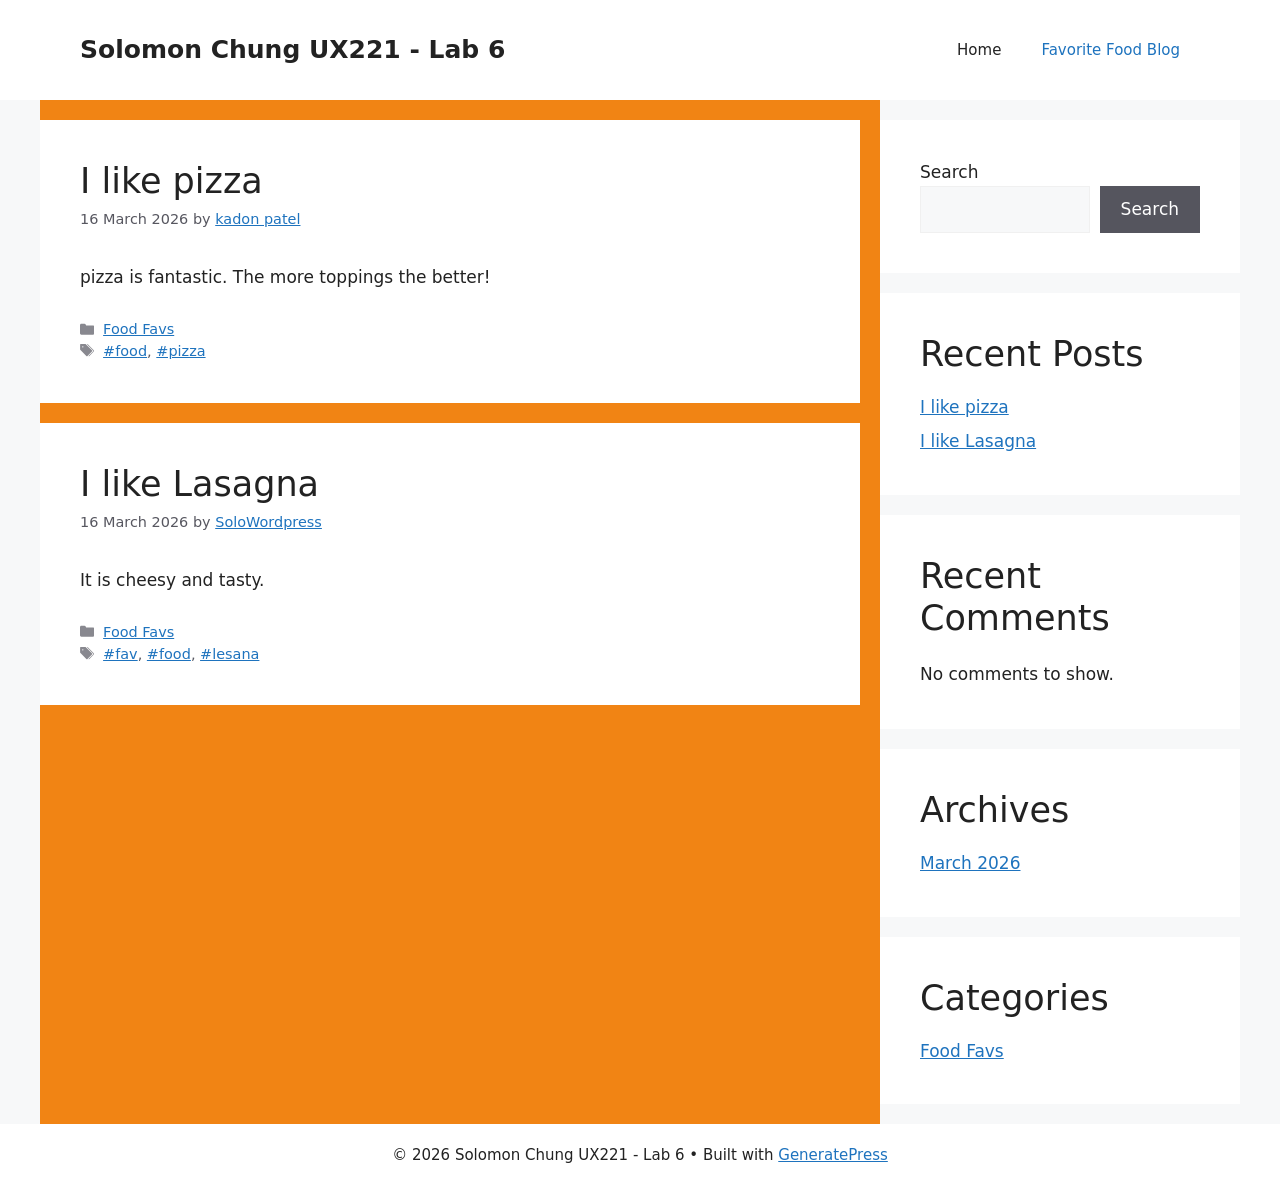
==== commit a694f2d2: "deploy: 81b0416d0453615bbb560a9c501d63215d9dbe56" ====
--- a/favorite-food-blog/index.html
+++ b/favorite-food-blog/index.html
@@ -1,13 +1,20 @@
-<!doctype html>
-<html lang="en-CA" >
+<!DOCTYPE html>
+<html lang="en-CA">
 <head>
-	<meta charset="UTF-8" />
-	<meta name="viewport" content="width=device-width, initial-scale=1.0" />
+	<meta charset="UTF-8">
 	<title>Favorite Food Blog &#8211; Solomon Chung UX221 &#8211; Lab 6</title>
 <meta name='robots' content='max-image-preview:large' />
-<link rel='dns-prefetch' href='//localhost' />
+<meta name="viewport" content="width=device-width, initial-scale=1"><link rel='dns-prefetch' href='//localhost' />
 <link rel="alternate" type="application/rss+xml" title="Solomon Chung UX221 - Lab 6 &raquo; Feed" href="/feed/" />
 <link rel="alternate" type="application/rss+xml" title="Solomon Chung UX221 - Lab 6 &raquo; Comments Feed" href="/comments/feed/" />
+<script async src="https://www.googletagmanager.com/gtag/js?id=G-PSW1MY7HB4"></script>
+<script>
+var tinyGtagJsOptions = {"ga4":"G-PSW1MY7HB4"};
+window.dataLayer || (dataLayer = []);
+function gtag(){dataLayer.push(arguments);}
+gtag('js', new Date());
+gtag('config', "G-PSW1MY7HB4");
+</script>
 <style id='wp-img-auto-sizes-contain-inline-css'>
 img:is([sizes=auto i],[sizes^="auto," i]){contain-intrinsic-size:3000px 1500px}
 /*# sourceURL=wp-img-auto-sizes-contain-inline-css */
@@ -56,17 +63,9 @@
 .wp-block-search__button{margin-left:10px;word-break:normal}.wp-block-search__button.has-icon{line-height:0}.wp-block-search__button svg{height:1.25em;min-height:24px;min-width:24px;width:1.25em;fill:currentColor;vertical-align:text-bottom}:where(.wp-block-search__button){border:1px solid #ccc;padding:6px 10px}.wp-block-search__inside-wrapper{display:flex;flex:auto;flex-wrap:nowrap;max-width:100%}.wp-block-search__label{width:100%}.wp-block-search.wp-block-search__button-only .wp-block-search__button{box-sizing:border-box;display:flex;flex-shrink:0;justify-content:center;margin-left:0;max-width:100%}.wp-block-search.wp-block-search__button-only .wp-block-search__inside-wrapper{min-width:0!important;transition-property:width}.wp-block-search.wp-block-search__button-only .wp-block-search__input{flex-basis:100%;transition-duration:.3s}.wp-block-search.wp-block-search__button-only.wp-block-search__searchfield-hidden,.wp-block-search.wp-block-search__button-only.wp-block-search__searchfield-hidden .wp-block-search__inside-wrapper{overflow:hidden}.wp-block-search.wp-block-search__button-only.wp-block-search__searchfield-hidden .wp-block-search__input{border-left-width:0!important;border-right-width:0!important;flex-basis:0;flex-grow:0;margin:0;min-width:0!important;padding-left:0!important;padding-right:0!important;width:0!important}:where(.wp-block-search__input){appearance:none;border:1px solid #949494;flex-grow:1;font-family:inherit;font-size:inherit;font-style:inherit;font-weight:inherit;letter-spacing:inherit;line-height:inherit;margin-left:0;margin-right:0;min-width:3rem;padding:8px;text-decoration:unset!important;text-transform:inherit}:where(.wp-block-search__button-inside .wp-block-search__inside-wrapper){background-color:#fff;border:1px solid #949494;box-sizing:border-box;padding:4px}:where(.wp-block-search__button-inside .wp-block-search__inside-wrapper) .wp-block-search__input{border:none;border-radius:0;padding:0 4px}:where(.wp-block-search__button-inside .wp-block-search__inside-wrapper) .wp-block-search__input:focus{outline:none}:where(.wp-block-search__button-inside .wp-block-search__inside-wrapper) :where(.wp-block-search__button){padding:4px 8px}.wp-block-search.aligncenter .wp-block-search__inside-wrapper{margin:auto}.wp-block[data-align=right] .wp-block-search.wp-block-search__button-only .wp-block-search__inside-wrapper{float:right}
 /*# sourceURL=/wp-includes/blocks/search/style.min.css */
 </style>
-<style id='wp-block-search-theme-inline-css'>
-.wp-block-search .wp-block-search__label{font-weight:700}.wp-block-search__button{border:1px solid #ccc;padding:.375em .625em}
-/*# sourceURL=/wp-includes/blocks/search/theme.min.css */
-</style>
 <style id='wp-block-group-inline-css'>
 .wp-block-group{box-sizing:border-box}:where(.wp-block-group.wp-block-group-is-layout-constrained){position:relative}
 /*# sourceURL=/wp-includes/blocks/group/style.min.css */
-</style>
-<style id='wp-block-group-theme-inline-css'>
-:where(.wp-block-group.has-background){padding:1.25em 2.375em}
-/*# sourceURL=/wp-includes/blocks/group/theme.min.css */
 </style>
 <style id='wp-block-paragraph-inline-css'>
 .is-small-text{font-size:.875em}.is-regular-text{font-size:1em}.is-large-text{font-size:2.25em}.is-larger-text{font-size:3em}.has-drop-cap:not(:focus):first-letter{float:left;font-size:8.4em;font-style:normal;font-weight:100;line-height:.68;margin:.05em .1em 0 0;text-transform:uppercase}body.rtl .has-drop-cap:not(:focus):first-letter{float:none;margin-left:.1em}p.has-drop-cap.has-background{overflow:hidden}:root :where(p.has-background){padding:1.25em 2.375em}:where(p.has-text-color:not(.has-link-color)) a{color:inherit}p.has-text-align-left[style*="writing-mode:vertical-lr"],p.has-text-align-right[style*="writing-mode:vertical-rl"]{rotate:180deg}
@@ -78,125 +77,123 @@
 .wp-block-button__link{color:#fff;background-color:#32373c;border-radius:9999px;box-shadow:none;text-decoration:none;padding:calc(.667em + 2px) calc(1.333em + 2px);font-size:1.125em}.wp-block-file__button{background:#32373c;color:#fff;text-decoration:none}
 /*# sourceURL=/wp-includes/css/classic-themes.min.css */
 </style>
-<link rel='stylesheet' id='twenty-twenty-one-custom-color-overrides-css' href='/wp-content/themes/twentytwentyone/assets/css/custom-color-overrides.css?ver=6.9.4' media='all' />
 <style id='global-styles-inline-css'>
-:root{--wp--preset--aspect-ratio--square: 1;--wp--preset--aspect-ratio--4-3: 4/3;--wp--preset--aspect-ratio--3-4: 3/4;--wp--preset--aspect-ratio--3-2: 3/2;--wp--preset--aspect-ratio--2-3: 2/3;--wp--preset--aspect-ratio--16-9: 16/9;--wp--preset--aspect-ratio--9-16: 9/16;--wp--preset--color--black: #000000;--wp--preset--color--cyan-bluish-gray: #abb8c3;--wp--preset--color--white: #FFFFFF;--wp--preset--color--pale-pink: #f78da7;--wp--preset--color--vivid-red: #cf2e2e;--wp--preset--color--luminous-vivid-orange: #ff6900;--wp--preset--color--luminous-vivid-amber: #fcb900;--wp--preset--color--light-green-cyan: #7bdcb5;--wp--preset--color--vivid-green-cyan: #00d084;--wp--preset--color--pale-cyan-blue: #8ed1fc;--wp--preset--color--vivid-cyan-blue: #0693e3;--wp--preset--color--vivid-purple: #9b51e0;--wp--preset--color--dark-gray: #28303D;--wp--preset--color--gray: #39414D;--wp--preset--color--green: #D1E4DD;--wp--preset--color--blue: #D1DFE4;--wp--preset--color--purple: #D1D1E4;--wp--preset--color--red: #E4D1D1;--wp--preset--color--orange: #E4DAD1;--wp--preset--color--yellow: #EEEADD;--wp--preset--gradient--vivid-cyan-blue-to-vivid-purple: linear-gradient(135deg,rgb(6,147,227) 0%,rgb(155,81,224) 100%);--wp--preset--gradient--light-green-cyan-to-vivid-green-cyan: linear-gradient(135deg,rgb(122,220,180) 0%,rgb(0,208,130) 100%);--wp--preset--gradient--luminous-vivid-amber-to-luminous-vivid-orange: linear-gradient(135deg,rgb(252,185,0) 0%,rgb(255,105,0) 100%);--wp--preset--gradient--luminous-vivid-orange-to-vivid-red: linear-gradient(135deg,rgb(255,105,0) 0%,rgb(207,46,46) 100%);--wp--preset--gradient--very-light-gray-to-cyan-bluish-gray: linear-gradient(135deg,rgb(238,238,238) 0%,rgb(169,184,195) 100%);--wp--preset--gradient--cool-to-warm-spectrum: linear-gradient(135deg,rgb(74,234,220) 0%,rgb(151,120,209) 20%,rgb(207,42,186) 40%,rgb(238,44,130) 60%,rgb(251,105,98) 80%,rgb(254,248,76) 100%);--wp--preset--gradient--blush-light-purple: linear-gradient(135deg,rgb(255,206,236) 0%,rgb(152,150,240) 100%);--wp--preset--gradient--blush-bordeaux: linear-gradient(135deg,rgb(254,205,165) 0%,rgb(254,45,45) 50%,rgb(107,0,62) 100%);--wp--preset--gradient--luminous-dusk: linear-gradient(135deg,rgb(255,203,112) 0%,rgb(199,81,192) 50%,rgb(65,88,208) 100%);--wp--preset--gradient--pale-ocean: linear-gradient(135deg,rgb(255,245,203) 0%,rgb(182,227,212) 50%,rgb(51,167,181) 100%);--wp--preset--gradient--electric-grass: linear-gradient(135deg,rgb(202,248,128) 0%,rgb(113,206,126) 100%);--wp--preset--gradient--midnight: linear-gradient(135deg,rgb(2,3,129) 0%,rgb(40,116,252) 100%);--wp--preset--gradient--purple-to-yellow: linear-gradient(160deg, #D1D1E4 0%, #EEEADD 100%);--wp--preset--gradient--yellow-to-purple: linear-gradient(160deg, #EEEADD 0%, #D1D1E4 100%);--wp--preset--gradient--green-to-yellow: linear-gradient(160deg, #D1E4DD 0%, #EEEADD 100%);--wp--preset--gradient--yellow-to-green: linear-gradient(160deg, #EEEADD 0%, #D1E4DD 100%);--wp--preset--gradient--red-to-yellow: linear-gradient(160deg, #E4D1D1 0%, #EEEADD 100%);--wp--preset--gradient--yellow-to-red: linear-gradient(160deg, #EEEADD 0%, #E4D1D1 100%);--wp--preset--gradient--purple-to-red: linear-gradient(160deg, #D1D1E4 0%, #E4D1D1 100%);--wp--preset--gradient--red-to-purple: linear-gradient(160deg, #E4D1D1 0%, #D1D1E4 100%);--wp--preset--font-size--small: 18px;--wp--preset--font-size--medium: 20px;--wp--preset--font-size--large: 24px;--wp--preset--font-size--x-large: 42px;--wp--preset--font-size--extra-small: 16px;--wp--preset--font-size--normal: 20px;--wp--preset--font-size--extra-large: 40px;--wp--preset--font-size--huge: 96px;--wp--preset--font-size--gigantic: 144px;--wp--preset--spacing--20: 0.44rem;--wp--preset--spacing--30: 0.67rem;--wp--preset--spacing--40: 1rem;--wp--preset--spacing--50: 1.5rem;--wp--preset--spacing--60: 2.25rem;--wp--preset--spacing--70: 3.38rem;--wp--preset--spacing--80: 5.06rem;--wp--preset--shadow--natural: 6px 6px 9px rgba(0, 0, 0, 0.2);--wp--preset--shadow--deep: 12px 12px 50px rgba(0, 0, 0, 0.4);--wp--preset--shadow--sharp: 6px 6px 0px rgba(0, 0, 0, 0.2);--wp--preset--shadow--outlined: 6px 6px 0px -3px rgb(255, 255, 255), 6px 6px rgb(0, 0, 0);--wp--preset--shadow--crisp: 6px 6px 0px rgb(0, 0, 0);}:where(.is-layout-flex){gap: 0.5em;}:where(.is-layout-grid){gap: 0.5em;}body .is-layout-flex{display: flex;}.is-layout-flex{flex-wrap: wrap;align-items: center;}.is-layout-flex > :is(*, div){margin: 0;}body .is-layout-grid{display: grid;}.is-layout-grid > :is(*, div){margin: 0;}:where(.wp-block-columns.is-layout-flex){gap: 2em;}:where(.wp-block-columns.is-layout-grid){gap: 2em;}:where(.wp-block-post-template.is-layout-flex){gap: 1.25em;}:where(.wp-block-post-template.is-layout-grid){gap: 1.25em;}.has-black-color{color: var(--wp--preset--color--black) !important;}.has-cyan-bluish-gray-color{color: var(--wp--preset--color--cyan-bluish-gray) !important;}.has-white-color{color: var(--wp--preset--color--white) !important;}.has-pale-pink-color{color: var(--wp--preset--color--pale-pink) !important;}.has-vivid-red-color{color: var(--wp--preset--color--vivid-red) !important;}.has-luminous-vivid-orange-color{color: var(--wp--preset--color--luminous-vivid-orange) !important;}.has-luminous-vivid-amber-color{color: var(--wp--preset--color--luminous-vivid-amber) !important;}.has-light-green-cyan-color{color: var(--wp--preset--color--light-green-cyan) !important;}.has-vivid-green-cyan-color{color: var(--wp--preset--color--vivid-green-cyan) !important;}.has-pale-cyan-blue-color{color: var(--wp--preset--color--pale-cyan-blue) !important;}.has-vivid-cyan-blue-color{color: var(--wp--preset--color--vivid-cyan-blue) !important;}.has-vivid-purple-color{color: var(--wp--preset--color--vivid-purple) !important;}.has-black-background-color{background-color: var(--wp--preset--color--black) !important;}.has-cyan-bluish-gray-background-color{background-color: var(--wp--preset--color--cyan-bluish-gray) !important;}.has-white-background-color{background-color: var(--wp--preset--color--white) !important;}.has-pale-pink-background-color{background-color: var(--wp--preset--color--pale-pink) !important;}.has-vivid-red-background-color{background-color: var(--wp--preset--color--vivid-red) !important;}.has-luminous-vivid-orange-background-color{background-color: var(--wp--preset--color--luminous-vivid-orange) !important;}.has-luminous-vivid-amber-background-color{background-color: var(--wp--preset--color--luminous-vivid-amber) !important;}.has-light-green-cyan-background-color{background-color: var(--wp--preset--color--light-green-cyan) !important;}.has-vivid-green-cyan-background-color{background-color: var(--wp--preset--color--vivid-green-cyan) !important;}.has-pale-cyan-blue-background-color{background-color: var(--wp--preset--color--pale-cyan-blue) !important;}.has-vivid-cyan-blue-background-color{background-color: var(--wp--preset--color--vivid-cyan-blue) !important;}.has-vivid-purple-background-color{background-color: var(--wp--preset--color--vivid-purple) !important;}.has-black-border-color{border-color: var(--wp--preset--color--black) !important;}.has-cyan-bluish-gray-border-color{border-color: var(--wp--preset--color--cyan-bluish-gray) !important;}.has-white-border-color{border-color: var(--wp--preset--color--white) !important;}.has-pale-pink-border-color{border-color: var(--wp--preset--color--pale-pink) !important;}.has-vivid-red-border-color{border-color: var(--wp--preset--color--vivid-red) !important;}.has-luminous-vivid-orange-border-color{border-color: var(--wp--preset--color--luminous-vivid-orange) !important;}.has-luminous-vivid-amber-border-color{border-color: var(--wp--preset--color--luminous-vivid-amber) !important;}.has-light-green-cyan-border-color{border-color: var(--wp--preset--color--light-green-cyan) !important;}.has-vivid-green-cyan-border-color{border-color: var(--wp--preset--color--vivid-green-cyan) !important;}.has-pale-cyan-blue-border-color{border-color: var(--wp--preset--color--pale-cyan-blue) !important;}.has-vivid-cyan-blue-border-color{border-color: var(--wp--preset--color--vivid-cyan-blue) !important;}.has-vivid-purple-border-color{border-color: var(--wp--preset--color--vivid-purple) !important;}.has-vivid-cyan-blue-to-vivid-purple-gradient-background{background: var(--wp--preset--gradient--vivid-cyan-blue-to-vivid-purple) !important;}.has-light-green-cyan-to-vivid-green-cyan-gradient-background{background: var(--wp--preset--gradient--light-green-cyan-to-vivid-green-cyan) !important;}.has-luminous-vivid-amber-to-luminous-vivid-orange-gradient-background{background: var(--wp--preset--gradient--luminous-vivid-amber-to-luminous-vivid-orange) !important;}.has-luminous-vivid-orange-to-vivid-red-gradient-background{background: var(--wp--preset--gradient--luminous-vivid-orange-to-vivid-red) !important;}.has-very-light-gray-to-cyan-bluish-gray-gradient-background{background: var(--wp--preset--gradient--very-light-gray-to-cyan-bluish-gray) !important;}.has-cool-to-warm-spectrum-gradient-background{background: var(--wp--preset--gradient--cool-to-warm-spectrum) !important;}.has-blush-light-purple-gradient-background{background: var(--wp--preset--gradient--blush-light-purple) !important;}.has-blush-bordeaux-gradient-background{background: var(--wp--preset--gradient--blush-bordeaux) !important;}.has-luminous-dusk-gradient-background{background: var(--wp--preset--gradient--luminous-dusk) !important;}.has-pale-ocean-gradient-background{background: var(--wp--preset--gradient--pale-ocean) !important;}.has-electric-grass-gradient-background{background: var(--wp--preset--gradient--electric-grass) !important;}.has-midnight-gradient-background{background: var(--wp--preset--gradient--midnight) !important;}.has-small-font-size{font-size: var(--wp--preset--font-size--small) !important;}.has-medium-font-size{font-size: var(--wp--preset--font-size--medium) !important;}.has-large-font-size{font-size: var(--wp--preset--font-size--large) !important;}.has-x-large-font-size{font-size: var(--wp--preset--font-size--x-large) !important;}
+:root{--wp--preset--aspect-ratio--square: 1;--wp--preset--aspect-ratio--4-3: 4/3;--wp--preset--aspect-ratio--3-4: 3/4;--wp--preset--aspect-ratio--3-2: 3/2;--wp--preset--aspect-ratio--2-3: 2/3;--wp--preset--aspect-ratio--16-9: 16/9;--wp--preset--aspect-ratio--9-16: 9/16;--wp--preset--color--black: #000000;--wp--preset--color--cyan-bluish-gray: #abb8c3;--wp--preset--color--white: #ffffff;--wp--preset--color--pale-pink: #f78da7;--wp--preset--color--vivid-red: #cf2e2e;--wp--preset--color--luminous-vivid-orange: #ff6900;--wp--preset--color--luminous-vivid-amber: #fcb900;--wp--preset--color--light-green-cyan: #7bdcb5;--wp--preset--color--vivid-green-cyan: #00d084;--wp--preset--color--pale-cyan-blue: #8ed1fc;--wp--preset--color--vivid-cyan-blue: #0693e3;--wp--preset--color--vivid-purple: #9b51e0;--wp--preset--color--contrast: var(--contrast);--wp--preset--color--contrast-2: var(--contrast-2);--wp--preset--color--contrast-3: var(--contrast-3);--wp--preset--color--base: var(--base);--wp--preset--color--base-2: var(--base-2);--wp--preset--color--base-3: var(--base-3);--wp--preset--color--accent: var(--accent);--wp--preset--gradient--vivid-cyan-blue-to-vivid-purple: linear-gradient(135deg,rgb(6,147,227) 0%,rgb(155,81,224) 100%);--wp--preset--gradient--light-green-cyan-to-vivid-green-cyan: linear-gradient(135deg,rgb(122,220,180) 0%,rgb(0,208,130) 100%);--wp--preset--gradient--luminous-vivid-amber-to-luminous-vivid-orange: linear-gradient(135deg,rgb(252,185,0) 0%,rgb(255,105,0) 100%);--wp--preset--gradient--luminous-vivid-orange-to-vivid-red: linear-gradient(135deg,rgb(255,105,0) 0%,rgb(207,46,46) 100%);--wp--preset--gradient--very-light-gray-to-cyan-bluish-gray: linear-gradient(135deg,rgb(238,238,238) 0%,rgb(169,184,195) 100%);--wp--preset--gradient--cool-to-warm-spectrum: linear-gradient(135deg,rgb(74,234,220) 0%,rgb(151,120,209) 20%,rgb(207,42,186) 40%,rgb(238,44,130) 60%,rgb(251,105,98) 80%,rgb(254,248,76) 100%);--wp--preset--gradient--blush-light-purple: linear-gradient(135deg,rgb(255,206,236) 0%,rgb(152,150,240) 100%);--wp--preset--gradient--blush-bordeaux: linear-gradient(135deg,rgb(254,205,165) 0%,rgb(254,45,45) 50%,rgb(107,0,62) 100%);--wp--preset--gradient--luminous-dusk: linear-gradient(135deg,rgb(255,203,112) 0%,rgb(199,81,192) 50%,rgb(65,88,208) 100%);--wp--preset--gradient--pale-ocean: linear-gradient(135deg,rgb(255,245,203) 0%,rgb(182,227,212) 50%,rgb(51,167,181) 100%);--wp--preset--gradient--electric-grass: linear-gradient(135deg,rgb(202,248,128) 0%,rgb(113,206,126) 100%);--wp--preset--gradient--midnight: linear-gradient(135deg,rgb(2,3,129) 0%,rgb(40,116,252) 100%);--wp--preset--font-size--small: 13px;--wp--preset--font-size--medium: 20px;--wp--preset--font-size--large: 36px;--wp--preset--font-size--x-large: 42px;--wp--preset--spacing--20: 0.44rem;--wp--preset--spacing--30: 0.67rem;--wp--preset--spacing--40: 1rem;--wp--preset--spacing--50: 1.5rem;--wp--preset--spacing--60: 2.25rem;--wp--preset--spacing--70: 3.38rem;--wp--preset--spacing--80: 5.06rem;--wp--preset--shadow--natural: 6px 6px 9px rgba(0, 0, 0, 0.2);--wp--preset--shadow--deep: 12px 12px 50px rgba(0, 0, 0, 0.4);--wp--preset--shadow--sharp: 6px 6px 0px rgba(0, 0, 0, 0.2);--wp--preset--shadow--outlined: 6px 6px 0px -3px rgb(255, 255, 255), 6px 6px rgb(0, 0, 0);--wp--preset--shadow--crisp: 6px 6px 0px rgb(0, 0, 0);}:where(.is-layout-flex){gap: 0.5em;}:where(.is-layout-grid){gap: 0.5em;}body .is-layout-flex{display: flex;}.is-layout-flex{flex-wrap: wrap;align-items: center;}.is-layout-flex > :is(*, div){margin: 0;}body .is-layout-grid{display: grid;}.is-layout-grid > :is(*, div){margin: 0;}:where(.wp-block-columns.is-layout-flex){gap: 2em;}:where(.wp-block-columns.is-layout-grid){gap: 2em;}:where(.wp-block-post-template.is-layout-flex){gap: 1.25em;}:where(.wp-block-post-template.is-layout-grid){gap: 1.25em;}.has-black-color{color: var(--wp--preset--color--black) !important;}.has-cyan-bluish-gray-color{color: var(--wp--preset--color--cyan-bluish-gray) !important;}.has-white-color{color: var(--wp--preset--color--white) !important;}.has-pale-pink-color{color: var(--wp--preset--color--pale-pink) !important;}.has-vivid-red-color{color: var(--wp--preset--color--vivid-red) !important;}.has-luminous-vivid-orange-color{color: var(--wp--preset--color--luminous-vivid-orange) !important;}.has-luminous-vivid-amber-color{color: var(--wp--preset--color--luminous-vivid-amber) !important;}.has-light-green-cyan-color{color: var(--wp--preset--color--light-green-cyan) !important;}.has-vivid-green-cyan-color{color: var(--wp--preset--color--vivid-green-cyan) !important;}.has-pale-cyan-blue-color{color: var(--wp--preset--color--pale-cyan-blue) !important;}.has-vivid-cyan-blue-color{color: var(--wp--preset--color--vivid-cyan-blue) !important;}.has-vivid-purple-color{color: var(--wp--preset--color--vivid-purple) !important;}.has-black-background-color{background-color: var(--wp--preset--color--black) !important;}.has-cyan-bluish-gray-background-color{background-color: var(--wp--preset--color--cyan-bluish-gray) !important;}.has-white-background-color{background-color: var(--wp--preset--color--white) !important;}.has-pale-pink-background-color{background-color: var(--wp--preset--color--pale-pink) !important;}.has-vivid-red-background-color{background-color: var(--wp--preset--color--vivid-red) !important;}.has-luminous-vivid-orange-background-color{background-color: var(--wp--preset--color--luminous-vivid-orange) !important;}.has-luminous-vivid-amber-background-color{background-color: var(--wp--preset--color--luminous-vivid-amber) !important;}.has-light-green-cyan-background-color{background-color: var(--wp--preset--color--light-green-cyan) !important;}.has-vivid-green-cyan-background-color{background-color: var(--wp--preset--color--vivid-green-cyan) !important;}.has-pale-cyan-blue-background-color{background-color: var(--wp--preset--color--pale-cyan-blue) !important;}.has-vivid-cyan-blue-background-color{background-color: var(--wp--preset--color--vivid-cyan-blue) !important;}.has-vivid-purple-background-color{background-color: var(--wp--preset--color--vivid-purple) !important;}.has-black-border-color{border-color: var(--wp--preset--color--black) !important;}.has-cyan-bluish-gray-border-color{border-color: var(--wp--preset--color--cyan-bluish-gray) !important;}.has-white-border-color{border-color: var(--wp--preset--color--white) !important;}.has-pale-pink-border-color{border-color: var(--wp--preset--color--pale-pink) !important;}.has-vivid-red-border-color{border-color: var(--wp--preset--color--vivid-red) !important;}.has-luminous-vivid-orange-border-color{border-color: var(--wp--preset--color--luminous-vivid-orange) !important;}.has-luminous-vivid-amber-border-color{border-color: var(--wp--preset--color--luminous-vivid-amber) !important;}.has-light-green-cyan-border-color{border-color: var(--wp--preset--color--light-green-cyan) !important;}.has-vivid-green-cyan-border-color{border-color: var(--wp--preset--color--vivid-green-cyan) !important;}.has-pale-cyan-blue-border-color{border-color: var(--wp--preset--color--pale-cyan-blue) !important;}.has-vivid-cyan-blue-border-color{border-color: var(--wp--preset--color--vivid-cyan-blue) !important;}.has-vivid-purple-border-color{border-color: var(--wp--preset--color--vivid-purple) !important;}.has-vivid-cyan-blue-to-vivid-purple-gradient-background{background: var(--wp--preset--gradient--vivid-cyan-blue-to-vivid-purple) !important;}.has-light-green-cyan-to-vivid-green-cyan-gradient-background{background: var(--wp--preset--gradient--light-green-cyan-to-vivid-green-cyan) !important;}.has-luminous-vivid-amber-to-luminous-vivid-orange-gradient-background{background: var(--wp--preset--gradient--luminous-vivid-amber-to-luminous-vivid-orange) !important;}.has-luminous-vivid-orange-to-vivid-red-gradient-background{background: var(--wp--preset--gradient--luminous-vivid-orange-to-vivid-red) !important;}.has-very-light-gray-to-cyan-bluish-gray-gradient-background{background: var(--wp--preset--gradient--very-light-gray-to-cyan-bluish-gray) !important;}.has-cool-to-warm-spectrum-gradient-background{background: var(--wp--preset--gradient--cool-to-warm-spectrum) !important;}.has-blush-light-purple-gradient-background{background: var(--wp--preset--gradient--blush-light-purple) !important;}.has-blush-bordeaux-gradient-background{background: var(--wp--preset--gradient--blush-bordeaux) !important;}.has-luminous-dusk-gradient-background{background: var(--wp--preset--gradient--luminous-dusk) !important;}.has-pale-ocean-gradient-background{background: var(--wp--preset--gradient--pale-ocean) !important;}.has-electric-grass-gradient-background{background: var(--wp--preset--gradient--electric-grass) !important;}.has-midnight-gradient-background{background: var(--wp--preset--gradient--midnight) !important;}.has-small-font-size{font-size: var(--wp--preset--font-size--small) !important;}.has-medium-font-size{font-size: var(--wp--preset--font-size--medium) !important;}.has-large-font-size{font-size: var(--wp--preset--font-size--large) !important;}.has-x-large-font-size{font-size: var(--wp--preset--font-size--x-large) !important;}
 /*# sourceURL=global-styles-inline-css */
 </style>
 
-<link rel='stylesheet' id='parent-style-css' href='/wp-content/themes/twentytwentyone/style.css?ver=6.9.4' media='all' />
-<link rel='stylesheet' id='child-style-css' href='/wp-content/themes/twenty_child/style.css?ver=6.9.4' media='all' />
-<link rel='stylesheet' id='twenty-twenty-one-style-css' href='/wp-content/themes/twentytwentyone/style.css?ver=6.9.4' media='all' />
-<link rel='stylesheet' id='twenty-twenty-one-print-style-css' href='/wp-content/themes/twentytwentyone/assets/css/print.css?ver=6.9.4' media='print' />
-<script src="/wp-content/themes/twenty_child/customElements.js?ver=6.9.4" id="custom_javascript-js"></script>
+<link rel='stylesheet' id='parent-style-css' href='/wp-content/themes/generatepress/style.css?ver=6.9.4' media='all' />
+<link rel='stylesheet' id='child-style-css' href='/wp-content/themes/new-3-child/style.css?ver=6.9.4' media='all' />
+<link rel='stylesheet' id='generate-style-css' href='/wp-content/themes/generatepress/assets/css/main.min.css?ver=3.6.1' media='all' />
+<style id='generate-style-inline-css'>
+body{background-color:var(--base-2);color:var(--contrast);}a{color:var(--accent);}a{text-decoration:underline;}.entry-title a, .site-branding a, a.button, .wp-block-button__link, .main-navigation a{text-decoration:none;}a:hover, a:focus, a:active{color:var(--contrast);}.wp-block-group__inner-container{max-width:1200px;margin-left:auto;margin-right:auto;}:root{--contrast:#222222;--contrast-2:#575760;--contrast-3:#b2b2be;--base:#f0f0f0;--base-2:#f7f8f9;--base-3:#ffffff;--accent:#1e73be;}:root .has-contrast-color{color:var(--contrast);}:root .has-contrast-background-color{background-color:var(--contrast);}:root .has-contrast-2-color{color:var(--contrast-2);}:root .has-contrast-2-background-color{background-color:var(--contrast-2);}:root .has-contrast-3-color{color:var(--contrast-3);}:root .has-contrast-3-background-color{background-color:var(--contrast-3);}:root .has-base-color{color:var(--base);}:root .has-base-background-color{background-color:var(--base);}:root .has-base-2-color{color:var(--base-2);}:root .has-base-2-background-color{background-color:var(--base-2);}:root .has-base-3-color{color:var(--base-3);}:root .has-base-3-background-color{background-color:var(--base-3);}:root .has-accent-color{color:var(--accent);}:root .has-accent-background-color{background-color:var(--accent);}.top-bar{background-color:#636363;color:#ffffff;}.top-bar a{color:#ffffff;}.top-bar a:hover{color:#303030;}.site-header{background-color:var(--base-3);}.main-title a,.main-title a:hover{color:var(--contrast);}.site-description{color:var(--contrast-2);}.mobile-menu-control-wrapper .menu-toggle,.mobile-menu-control-wrapper .menu-toggle:hover,.mobile-menu-control-wrapper .menu-toggle:focus,.has-inline-mobile-toggle #site-navigation.toggled{background-color:rgba(0, 0, 0, 0.02);}.main-navigation,.main-navigation ul ul{background-color:var(--base-3);}.main-navigation .main-nav ul li a, .main-navigation .menu-toggle, .main-navigation .menu-bar-items{color:var(--contrast);}.main-navigation .main-nav ul li:not([class*="current-menu-"]):hover > a, .main-navigation .main-nav ul li:not([class*="current-menu-"]):focus > a, .main-navigation .main-nav ul li.sfHover:not([class*="current-menu-"]) > a, .main-navigation .menu-bar-item:hover > a, .main-navigation .menu-bar-item.sfHover > a{color:var(--accent);}button.menu-toggle:hover,button.menu-toggle:focus{color:var(--contrast);}.main-navigation .main-nav ul li[class*="current-menu-"] > a{color:var(--accent);}.navigation-search input[type="search"],.navigation-search input[type="search"]:active, .navigation-search input[type="search"]:focus, .main-navigation .main-nav ul li.search-item.active > a, .main-navigation .menu-bar-items .search-item.active > a{color:var(--accent);}.main-navigation ul ul{background-color:var(--base);}.separate-containers .inside-article, .separate-containers .comments-area, .separate-containers .page-header, .one-container .container, .separate-containers .paging-navigation, .inside-page-header{background-color:var(--base-3);}.entry-title a{color:var(--contrast);}.entry-title a:hover{color:var(--contrast-2);}.entry-meta{color:var(--contrast-2);}.sidebar .widget{background-color:var(--base-3);}.footer-widgets{background-color:var(--base-3);}.site-info{background-color:var(--base-3);}input[type="text"],input[type="email"],input[type="url"],input[type="password"],input[type="search"],input[type="tel"],input[type="number"],textarea,select{color:var(--contrast);background-color:var(--base-2);border-color:var(--base);}input[type="text"]:focus,input[type="email"]:focus,input[type="url"]:focus,input[type="password"]:focus,input[type="search"]:focus,input[type="tel"]:focus,input[type="number"]:focus,textarea:focus,select:focus{color:var(--contrast);background-color:var(--base-2);border-color:var(--contrast-3);}button,html input[type="button"],input[type="reset"],input[type="submit"],a.button,a.wp-block-button__link:not(.has-background){color:#ffffff;background-color:#55555e;}button:hover,html input[type="button"]:hover,input[type="reset"]:hover,input[type="submit"]:hover,a.button:hover,button:focus,html input[type="button"]:focus,input[type="reset"]:focus,input[type="submit"]:focus,a.button:focus,a.wp-block-button__link:not(.has-background):active,a.wp-block-button__link:not(.has-background):focus,a.wp-block-button__link:not(.has-background):hover{color:#ffffff;background-color:#3f4047;}a.generate-back-to-top{background-color:rgba( 0,0,0,0.4 );color:#ffffff;}a.generate-back-to-top:hover,a.generate-back-to-top:focus{background-color:rgba( 0,0,0,0.6 );color:#ffffff;}:root{--gp-search-modal-bg-color:var(--base-3);--gp-search-modal-text-color:var(--contrast);--gp-search-modal-overlay-bg-color:rgba(0,0,0,0.2);}@media (max-width:768px){.main-navigation .menu-bar-item:hover > a, .main-navigation .menu-bar-item.sfHover > a{background:none;color:var(--contrast);}}.nav-below-header .main-navigation .inside-navigation.grid-container, .nav-above-header .main-navigation .inside-navigation.grid-container{padding:0px 20px 0px 20px;}.site-main .wp-block-group__inner-container{padding:40px;}.separate-containers .paging-navigation{padding-top:20px;padding-bottom:20px;}.entry-content .alignwide, body:not(.no-sidebar) .entry-content .alignfull{margin-left:-40px;width:calc(100% + 80px);max-width:calc(100% + 80px);}.rtl .menu-item-has-children .dropdown-menu-toggle{padding-left:20px;}.rtl .main-navigation .main-nav ul li.menu-item-has-children > a{padding-right:20px;}@media (max-width:768px){.separate-containers .inside-article, .separate-containers .comments-area, .separate-containers .page-header, .separate-containers .paging-navigation, .one-container .site-content, .inside-page-header{padding:30px;}.site-main .wp-block-group__inner-container{padding:30px;}.inside-top-bar{padding-right:30px;padding-left:30px;}.inside-header{padding-right:30px;padding-left:30px;}.widget-area .widget{padding-top:30px;padding-right:30px;padding-bottom:30px;padding-left:30px;}.footer-widgets-container{padding-top:30px;padding-right:30px;padding-bottom:30px;padding-left:30px;}.inside-site-info{padding-right:30px;padding-left:30px;}.entry-content .alignwide, body:not(.no-sidebar) .entry-content .alignfull{margin-left:-30px;width:calc(100% + 60px);max-width:calc(100% + 60px);}.one-container .site-main .paging-navigation{margin-bottom:20px;}}/* End cached CSS */.is-right-sidebar{width:30%;}.is-left-sidebar{width:30%;}.site-content .content-area{width:70%;}@media (max-width:768px){.main-navigation .menu-toggle,.sidebar-nav-mobile:not(#sticky-placeholder){display:block;}.main-navigation ul,.gen-sidebar-nav,.main-navigation:not(.slideout-navigation):not(.toggled) .main-nav > ul,.has-inline-mobile-toggle #site-navigation .inside-navigation > *:not(.navigation-search):not(.main-nav){display:none;}.nav-align-right .inside-navigation,.nav-align-center .inside-navigation{justify-content:space-between;}.has-inline-mobile-toggle .mobile-menu-control-wrapper{display:flex;flex-wrap:wrap;}.has-inline-mobile-toggle .inside-header{flex-direction:row;text-align:left;flex-wrap:wrap;}.has-inline-mobile-toggle .header-widget,.has-inline-mobile-toggle #site-navigation{flex-basis:100%;}.nav-float-left .has-inline-mobile-toggle #site-navigation{order:10;}}
+/*# sourceURL=generate-style-inline-css */
+</style>
+<link rel='stylesheet' id='generate-child-css' href='/wp-content/themes/new-3-child/style.css?ver=1773708889' media='all' />
+<script src="/wp-content/themes/new-3-child/customElements.js?ver=6.9.4" id="custom_javascript-js"></script>
 <link rel="https://api.w.org/" href="/wp-json/" /><link rel="EditURI" type="application/rsd+xml" title="RSD" href="/xmlrpc.php?rsd" />
 <meta name="generator" content="WordPress 6.9.4" />
 </head>
 
-<body class="blog wp-embed-responsive wp-theme-twentytwentyone wp-child-theme-twenty_child is-light-theme no-js hfeed">
-<div id="page" class="site">
-	<a class="skip-link screen-reader-text" href="#content">
-		Skip to content	</a>
-
-	
-<header id="masthead" class="site-header has-title-and-tagline">
-
-	
-
-<div class="site-branding">
-
-	
-						<p class="site-title"><a href="/" rel="home">Solomon Chung UX221 - Lab 6</a></p>
+<body class="blog wp-embed-responsive wp-theme-generatepress wp-child-theme-new-3-child right-sidebar nav-float-right separate-containers header-aligned-left dropdown-hover" itemtype="https://schema.org/Blog" itemscope>
+	<a class="screen-reader-text skip-link" href="#content" title="Skip to content">Skip to content</a>		<header class="site-header has-inline-mobile-toggle" id="masthead" aria-label="Site"  itemtype="https://schema.org/WPHeader" itemscope>
+			<div class="inside-header grid-container">
+				<div class="site-branding">
+						<p class="main-title" itemprop="headline">
+					<a href="/" rel="home">Solomon Chung UX221 - Lab 6</a>
+				</p>
+						
+					</div>	<nav class="main-navigation mobile-menu-control-wrapper" id="mobile-menu-control-wrapper" aria-label="Mobile Toggle">
+				<button data-nav="site-navigation" class="menu-toggle" aria-controls="primary-menu" aria-expanded="false">
+			<span class="gp-icon icon-menu-bars"><svg viewBox="0 0 512 512" aria-hidden="true" xmlns="https://www.w3.org/2000/svg" width="1em" height="1em"><path d="M0 96c0-13.255 10.745-24 24-24h464c13.255 0 24 10.745 24 24s-10.745 24-24 24H24c-13.255 0-24-10.745-24-24zm0 160c0-13.255 10.745-24 24-24h464c13.255 0 24 10.745 24 24s-10.745 24-24 24H24c-13.255 0-24-10.745-24-24zm0 160c0-13.255 10.745-24 24-24h464c13.255 0 24 10.745 24 24s-10.745 24-24 24H24c-13.255 0-24-10.745-24-24z" /></svg><svg viewBox="0 0 512 512" aria-hidden="true" xmlns="https://www.w3.org/2000/svg" width="1em" height="1em"><path d="M71.029 71.029c9.373-9.372 24.569-9.372 33.942 0L256 222.059l151.029-151.03c9.373-9.372 24.569-9.372 33.942 0 9.372 9.373 9.372 24.569 0 33.942L289.941 256l151.03 151.029c9.372 9.373 9.372 24.569 0 33.942-9.373 9.372-24.569 9.372-33.942 0L256 289.941l-151.029 151.03c-9.373 9.372-24.569 9.372-33.942 0-9.372-9.373-9.372-24.569 0-33.942L222.059 256 71.029 104.971c-9.372-9.373-9.372-24.569 0-33.942z" /></svg></span><span class="screen-reader-text">Menu</span>		</button>
+	</nav>
+			<nav class="main-navigation sub-menu-right" id="site-navigation" aria-label="Primary"  itemtype="https://schema.org/SiteNavigationElement" itemscope>
+			<div class="inside-navigation grid-container">
+								<button class="menu-toggle" aria-controls="primary-menu" aria-expanded="false">
+					<span class="gp-icon icon-menu-bars"><svg viewBox="0 0 512 512" aria-hidden="true" xmlns="https://www.w3.org/2000/svg" width="1em" height="1em"><path d="M0 96c0-13.255 10.745-24 24-24h464c13.255 0 24 10.745 24 24s-10.745 24-24 24H24c-13.255 0-24-10.745-24-24zm0 160c0-13.255 10.745-24 24-24h464c13.255 0 24 10.745 24 24s-10.745 24-24 24H24c-13.255 0-24-10.745-24-24zm0 160c0-13.255 10.745-24 24-24h464c13.255 0 24 10.745 24 24s-10.745 24-24 24H24c-13.255 0-24-10.745-24-24z" /></svg><svg viewBox="0 0 512 512" aria-hidden="true" xmlns="https://www.w3.org/2000/svg" width="1em" height="1em"><path d="M71.029 71.029c9.373-9.372 24.569-9.372 33.942 0L256 222.059l151.029-151.03c9.373-9.372 24.569-9.372 33.942 0 9.372 9.373 9.372 24.569 0 33.942L289.941 256l151.03 151.029c9.372 9.373 9.372 24.569 0 33.942-9.373 9.372-24.569 9.372-33.942 0L256 289.941l-151.029 151.03c-9.373 9.372-24.569 9.372-33.942 0-9.372-9.373-9.372-24.569 0-33.942L222.059 256 71.029 104.971c-9.372-9.373-9.372-24.569 0-33.942z" /></svg></span><span class="mobile-menu">Menu</span>				</button>
+						<div id="primary-menu" class="main-nav">
+			<ul class="menu sf-menu">
+				<li class="page_item page-item-7"><a href="/">Home</a></li>
+<li class="page_item page-item-10 current-menu-item"><a href="/favorite-food-blog/">Favorite Food Blog</a></li>
+			</ul>
+		</div>
+					</div>
+		</nav>
+					</div>
+		</header>
+		
+	<div class="site grid-container container hfeed" id="page">
+				<div class="site-content" id="content">
 			
-	</div><!-- .site-branding -->
-	
-
-</header><!-- #masthead -->
-
-	<div id="content" class="site-content">
-		<div id="primary" class="content-area">
-			<main id="main" class="site-main">
-
-	<header class="page-header alignwide">
-		<h1 class="page-title">Favorite Food Blog</h1>
-	</header><!-- .page-header -->
-
-
-<article id="post-16" class="post-16 post type-post status-publish format-standard hentry category-food-favs tag-food tag-pizza entry">
-
-	
-<header class="entry-header">
-	<h2 class="entry-title default-max-width"><a href="/i-like-pizza/">I like pizza</a></h2></header><!-- .entry-header -->
-
-	<div class="entry-content">
-		<p>pizza is fantastic. The more toppings the better!</p>
-	</div><!-- .entry-content -->
-
-	<footer class="entry-footer default-max-width">
-		<span class="posted-on">Published <time class="entry-date published updated" datetime="2026-03-16T19:56:38-04:00">16 March 2026</time></span><div class="post-taxonomies"><span class="cat-links">Categorized as <a href="/category/food-favs/" rel="category tag">Food Favs</a> </span><span class="tags-links">Tagged <a href="/tag/food/" rel="tag">#food</a>, <a href="/tag/pizza/" rel="tag">#pizza</a></span></div>	</footer><!-- .entry-footer -->
-</article><!-- #post-${ID} -->
-
-<article id="post-13" class="post-13 post type-post status-publish format-standard hentry category-food-favs tag-fav tag-food tag-lesana entry">
-
-	
-<header class="entry-header">
-	<h2 class="entry-title default-max-width"><a href="/i-like-lasagna/">I like Lasagna</a></h2></header><!-- .entry-header -->
-
-	<div class="entry-content">
-		<p>It is cheesy and tasty.</p>
-	</div><!-- .entry-content -->
-
-	<footer class="entry-footer default-max-width">
-		<span class="posted-on">Published <time class="entry-date published updated" datetime="2026-03-16T19:32:08-04:00">16 March 2026</time></span><div class="post-taxonomies"><span class="cat-links">Categorized as <a href="/category/food-favs/" rel="category tag">Food Favs</a> </span><span class="tags-links">Tagged <a href="/tag/fav/" rel="tag">#fav</a>, <a href="/tag/food/" rel="tag">#food</a>, <a href="/tag/lesana/" rel="tag">#lesana</a></span></div>	</footer><!-- .entry-footer -->
-</article><!-- #post-${ID} -->
-			</main><!-- #main -->
-		</div><!-- #primary -->
-	</div><!-- #content -->
-
-	
-	<aside class="widget-area">
-		<section id="block-2" class="widget widget_block widget_search"><form role="search" method="get" action="/" class="wp-block-search__button-outside wp-block-search__text-button wp-block-search"    ><label class="wp-block-search__label" for="wp-block-search__input-1" >Search</label><div class="wp-block-search__inside-wrapper" ><input class="wp-block-search__input" id="wp-block-search__input-1" placeholder="" value="" type="search" name="s" required /><button aria-label="Search" class="wp-block-search__button wp-element-button" type="submit" >Search</button></div></form></section><section id="block-3" class="widget widget_block"><div class="wp-block-group"><div class="wp-block-group__inner-container is-layout-flow wp-block-group-is-layout-flow"><h2 class="wp-block-heading">Recent Posts</h2><ul class="wp-block-latest-posts__list wp-block-latest-posts"><li><a class="wp-block-latest-posts__post-title" href="/i-like-pizza/">I like pizza</a></li>
+	<div class="content-area" id="primary">
+		<main class="site-main" id="main">
+			<article id="post-16" class="post-16 post type-post status-publish format-standard hentry category-food-favs tag-food tag-pizza" itemtype="https://schema.org/CreativeWork" itemscope>
+	<div class="inside-article">
+					<header class="entry-header">
+				<h2 class="entry-title" itemprop="headline"><a href="/i-like-pizza/" rel="bookmark">I like pizza</a></h2>		<div class="entry-meta">
+			<span class="posted-on"><time class="entry-date published" datetime="2026-03-16T19:56:38-04:00" itemprop="datePublished">16 March 2026</time></span> <span class="byline">by <span class="author vcard" itemprop="author" itemtype="https://schema.org/Person" itemscope><a class="url fn n" href="/author/kadonpatel/" title="View all posts by kadon patel" rel="author" itemprop="url"><span class="author-name" itemprop="name">kadon patel</span></a></span></span> 		</div>
+					</header>
+			
+			<div class="entry-summary" itemprop="text">
+				<p>pizza is fantastic. The more toppings the better!</p>
+			</div>
+
+				<footer class="entry-meta" aria-label="Entry meta">
+			<span class="cat-links"><span class="gp-icon icon-categories"><svg viewBox="0 0 512 512" aria-hidden="true" xmlns="https://www.w3.org/2000/svg" width="1em" height="1em"><path d="M0 112c0-26.51 21.49-48 48-48h110.014a48 48 0 0143.592 27.907l12.349 26.791A16 16 0 00228.486 128H464c26.51 0 48 21.49 48 48v224c0 26.51-21.49 48-48 48H48c-26.51 0-48-21.49-48-48V112z" /></svg></span><span class="screen-reader-text">Categories </span><a href="/category/food-favs/" rel="category tag">Food Favs</a></span> <span class="tags-links"><span class="gp-icon icon-tags"><svg viewBox="0 0 512 512" aria-hidden="true" xmlns="https://www.w3.org/2000/svg" width="1em" height="1em"><path d="M20 39.5c-8.836 0-16 7.163-16 16v176c0 4.243 1.686 8.313 4.687 11.314l224 224c6.248 6.248 16.378 6.248 22.626 0l176-176c6.244-6.244 6.25-16.364.013-22.615l-223.5-224A15.999 15.999 0 00196.5 39.5H20zm56 96c0-13.255 10.745-24 24-24s24 10.745 24 24-10.745 24-24 24-24-10.745-24-24z"/><path d="M259.515 43.015c4.686-4.687 12.284-4.687 16.97 0l228 228c4.686 4.686 4.686 12.284 0 16.97l-180 180c-4.686 4.687-12.284 4.687-16.97 0-4.686-4.686-4.686-12.284 0-16.97L479.029 279.5 259.515 59.985c-4.686-4.686-4.686-12.284 0-16.97z" /></svg></span><span class="screen-reader-text">Tags </span><a href="/tag/food/" rel="tag">#food</a>, <a href="/tag/pizza/" rel="tag">#pizza</a></span> 		</footer>
+			</div>
+</article>
+<article id="post-13" class="post-13 post type-post status-publish format-standard hentry category-food-favs tag-fav tag-food tag-lesana" itemtype="https://schema.org/CreativeWork" itemscope>
+	<div class="inside-article">
+					<header class="entry-header">
+				<h2 class="entry-title" itemprop="headline"><a href="/i-like-lasagna/" rel="bookmark">I like Lasagna</a></h2>		<div class="entry-meta">
+			<span class="posted-on"><time class="updated" datetime="2026-03-16T20:15:36-04:00" itemprop="dateModified">16 March 2026</time><time class="entry-date published" datetime="2026-03-16T19:32:08-04:00" itemprop="datePublished">16 March 2026</time></span> <span class="byline">by <span class="author vcard" itemprop="author" itemtype="https://schema.org/Person" itemscope><a class="url fn n" href="/author/solowordpress/" title="View all posts by SoloWordpress" rel="author" itemprop="url"><span class="author-name" itemprop="name">SoloWordpress</span></a></span></span> 		</div>
+					</header>
+			
+			<div class="entry-summary" itemprop="text">
+				<p>It is cheesy and tasty.</p>
+			</div>
+
+				<footer class="entry-meta" aria-label="Entry meta">
+			<span class="cat-links"><span class="gp-icon icon-categories"><svg viewBox="0 0 512 512" aria-hidden="true" xmlns="https://www.w3.org/2000/svg" width="1em" height="1em"><path d="M0 112c0-26.51 21.49-48 48-48h110.014a48 48 0 0143.592 27.907l12.349 26.791A16 16 0 00228.486 128H464c26.51 0 48 21.49 48 48v224c0 26.51-21.49 48-48 48H48c-26.51 0-48-21.49-48-48V112z" /></svg></span><span class="screen-reader-text">Categories </span><a href="/category/food-favs/" rel="category tag">Food Favs</a></span> <span class="tags-links"><span class="gp-icon icon-tags"><svg viewBox="0 0 512 512" aria-hidden="true" xmlns="https://www.w3.org/2000/svg" width="1em" height="1em"><path d="M20 39.5c-8.836 0-16 7.163-16 16v176c0 4.243 1.686 8.313 4.687 11.314l224 224c6.248 6.248 16.378 6.248 22.626 0l176-176c6.244-6.244 6.25-16.364.013-22.615l-223.5-224A15.999 15.999 0 00196.5 39.5H20zm56 96c0-13.255 10.745-24 24-24s24 10.745 24 24-10.745 24-24 24-24-10.745-24-24z"/><path d="M259.515 43.015c4.686-4.687 12.284-4.687 16.97 0l228 228c4.686 4.686 4.686 12.284 0 16.97l-180 180c-4.686 4.687-12.284 4.687-16.97 0-4.686-4.686-4.686-12.284 0-16.97L479.029 279.5 259.515 59.985c-4.686-4.686-4.686-12.284 0-16.97z" /></svg></span><span class="screen-reader-text">Tags </span><a href="/tag/fav/" rel="tag">#fav</a>, <a href="/tag/food/" rel="tag">#food</a>, <a href="/tag/lesana/" rel="tag">#lesana</a></span> 		</footer>
+			</div>
+</article>
+		</main>
+	</div>
+
+	<div class="widget-area sidebar is-right-sidebar" id="right-sidebar">
+	<div class="inside-right-sidebar">
+		<aside id="block-2" class="widget inner-padding widget_block widget_search"><form role="search" method="get" action="/" class="wp-block-search__button-outside wp-block-search__text-button wp-block-search"    ><label class="wp-block-search__label" for="wp-block-search__input-1" >Search</label><div class="wp-block-search__inside-wrapper" ><input class="wp-block-search__input" id="wp-block-search__input-1" placeholder="" value="" type="search" name="s" required /><button aria-label="Search" class="wp-block-search__button wp-element-button" type="submit" >Search</button></div></form></aside><aside id="block-3" class="widget inner-padding widget_block"><div class="wp-block-group"><div class="wp-block-group__inner-container is-layout-flow wp-block-group-is-layout-flow"><h2 class="wp-block-heading">Recent Posts</h2><ul class="wp-block-latest-posts__list wp-block-latest-posts"><li><a class="wp-block-latest-posts__post-title" href="/i-like-pizza/">I like pizza</a></li>
 <li><a class="wp-block-latest-posts__post-title" href="/i-like-lasagna/">I like Lasagna</a></li>
-</ul></div></div></section><section id="block-4" class="widget widget_block"><div class="wp-block-group"><div class="wp-block-group__inner-container is-layout-flow wp-block-group-is-layout-flow"><h2 class="wp-block-heading">Recent Comments</h2><div class="no-comments wp-block-latest-comments">No comments to show.</div></div></div></section><section id="block-5" class="widget widget_block"><div class="wp-block-group"><div class="wp-block-group__inner-container is-layout-flow wp-block-group-is-layout-flow"><h2 class="wp-block-heading">Archives</h2><ul class="wp-block-archives-list wp-block-archives">	<li><a href='/2026/03/'>March 2026</a></li>
-</ul></div></div></section><section id="block-6" class="widget widget_block"><div class="wp-block-group"><div class="wp-block-group__inner-container is-layout-flow wp-block-group-is-layout-flow"><h2 class="wp-block-heading">Categories</h2><ul class="wp-block-categories-list wp-block-categories">	<li class="cat-item cat-item-3"><a href="/category/food-favs/">Food Favs</a>
+</ul></div></div></aside><aside id="block-4" class="widget inner-padding widget_block"><div class="wp-block-group"><div class="wp-block-group__inner-container is-layout-flow wp-block-group-is-layout-flow"><h2 class="wp-block-heading">Recent Comments</h2><div class="no-comments wp-block-latest-comments">No comments to show.</div></div></div></aside><aside id="block-5" class="widget inner-padding widget_block"><div class="wp-block-group"><div class="wp-block-group__inner-container is-layout-flow wp-block-group-is-layout-flow"><h2 class="wp-block-heading">Archives</h2><ul class="wp-block-archives-list wp-block-archives">	<li><a href='/2026/03/'>March 2026</a></li>
+</ul></div></div></aside><aside id="block-6" class="widget inner-padding widget_block"><div class="wp-block-group"><div class="wp-block-group__inner-container is-layout-flow wp-block-group-is-layout-flow"><h2 class="wp-block-heading">Categories</h2><ul class="wp-block-categories-list wp-block-categories">	<li class="cat-item cat-item-3"><a href="/category/food-favs/">Food Favs</a>
 </li>
-</ul></div></div></section>	</aside><!-- .widget-area -->
-
-	
-	<footer id="colophon" class="site-footer">
-
-				<div class="site-info">
-			<div class="site-name">
-																						<a href="/">Solomon Chung UX221 &#8211; Lab 6</a>
-																		</div><!-- .site-name -->
-
-			
-			<div class="powered-by">
-				Proudly powered by <a href="https://wordpress.org/">WordPress</a>.			</div><!-- .powered-by -->
-
-		</div><!-- .site-info -->
-	</footer><!-- #colophon -->
-
-</div><!-- #page -->
+</ul></div></div></aside>	</div>
+</div>
+
+	</div>
+</div>
+
+
+<div class="site-footer">
+			<footer class="site-info" aria-label="Site"  itemtype="https://schema.org/WPFooter" itemscope>
+			<div class="inside-site-info grid-container">
+								<div class="copyright-bar">
+					<span class="copyright">&copy; 2026 Solomon Chung UX221 - Lab 6</span> &bull; Built with <a href="https://generatepress.com" itemprop="url">GeneratePress</a>				</div>
+			</div>
+		</footer>
+		</div>
 
 <script type="speculationrules">
-{"prefetch":[{"source":"document","where":{"and":[{"href_matches":"/*"},{"not":{"href_matches":["/wp-*.php","/wp-admin/*","/wp-content/uploads/*","/wp-content/*","/wp-content/plugins/*","/wp-content/themes/twenty_child/*","/wp-content/themes/twentytwentyone/*","/*\\?(.+)"]}},{"not":{"selector_matches":"a[rel~=\"nofollow\"]"}},{"not":{"selector_matches":".no-prefetch, .no-prefetch a"}}]},"eagerness":"conservative"}]}
-</script>
-<script>
-document.body.classList.remove('no-js');
-//# sourceURL=twenty_twenty_one_supports_js
-</script>
-<script>
-		if ( -1 !== navigator.userAgent.indexOf('MSIE') || -1 !== navigator.appVersion.indexOf('Trident/') ) {
-			document.body.classList.add('is-IE');
-		}
-	//# sourceURL=twentytwentyone_add_ie_class
-</script>
-<script id="twenty-twenty-one-ie11-polyfills-js-after">
-( Element.prototype.matches && Element.prototype.closest && window.NodeList && NodeList.prototype.forEach ) || document.write( '<script src="/wp-content/themes/twentytwentyone/assets/js/polyfills.js"></scr' + 'ipt>' );
-//# sourceURL=twenty-twenty-one-ie11-polyfills-js-after
-</script>
-<script src="/wp-content/themes/twentytwentyone/assets/js/responsive-embeds.js?ver=6.9.4" id="twenty-twenty-one-responsive-embeds-script-js"></script>
+{"prefetch":[{"source":"document","where":{"and":[{"href_matches":"/*"},{"not":{"href_matches":["/wp-*.php","/wp-admin/*","/wp-content/uploads/*","/wp-content/*","/wp-content/plugins/*","/wp-content/themes/new-3-child/*","/wp-content/themes/generatepress/*","/*\\?(.+)"]}},{"not":{"selector_matches":"a[rel~=\"nofollow\"]"}},{"not":{"selector_matches":".no-prefetch, .no-prefetch a"}}]},"eagerness":"conservative"}]}
+</script>
+<script id="generate-a11y">
+!function(){"use strict";if("querySelector"in document&&"addEventListener"in window){var e=document.body;e.addEventListener("pointerdown",(function(){e.classList.add("using-mouse")}),{passive:!0}),e.addEventListener("keydown",(function(){e.classList.remove("using-mouse")}),{passive:!0})}}();
+</script>
+<script id="generate-menu-js-before">
+var generatepressMenu = {"toggleOpenedSubMenus":true,"openSubMenuLabel":"Open Sub-Menu","closeSubMenuLabel":"Close Sub-Menu"};
+//# sourceURL=generate-menu-js-before
+</script>
+<script src="/wp-content/themes/generatepress/assets/js/menu.min.js?ver=3.6.1" id="generate-menu-js"></script>
 <script id="wp-emoji-settings" type="application/json">
 {"baseUrl":"https://s.w.org/images/core/emoji/17.0.2/72x72/","ext":".png","svgUrl":"https://s.w.org/images/core/emoji/17.0.2/svg/","svgExt":".svg","source":{"concatemoji":"/wp-includes/js/wp-emoji-release.min.js?ver=6.9.4"}}
 </script>
--- a/wp-content/themes/generatepress/style.css
+++ b/wp-content/themes/generatepress/style.css
@@ -0,0 +1,22 @@
+/*
+Theme Name: GeneratePress
+Theme URI: https://generatepress.com
+Author: Tom Usborne
+Author URI: https://generatepress.com/about
+Description: GeneratePress is a lightweight WordPress theme built with a focus on speed and usability. Performance is important to us, which is why a fresh GeneratePress install adds less than 10kb (gzipped) to your page size. We take full advantage of the block editor (Gutenberg), which gives you more control over creating your content. If you use page builders, GeneratePress is the right theme for you. It is completely compatible with all major page builders, including Beaver Builder and Elementor. Thanks to our emphasis on WordPress coding standards, we can boast full compatibility with all well-coded plugins, including WooCommerce. GeneratePress is fully responsive, uses valid HTML/CSS, and is translated into over 25 languages by our amazing community of users. A few of our many features include 60+ color controls, powerful dynamic typography, 5 navigation locations, 5 sidebar layouts, dropdown menus (click or hover), and 9 widget areas. Learn more and check out our powerful premium version at https://generatepress.com
+Version: 3.6.1
+Requires at least: 6.5
+Tested up to: 6.9
+Requires PHP: 7.4
+License: GNU General Public License v2 or later
+License URI: http://www.gnu.org/licenses/gpl-2.0.html
+Text Domain: generatepress
+Tags: two-columns, three-columns, one-column, right-sidebar, left-sidebar, footer-widgets, blog, e-commerce, flexible-header, full-width-template, buddypress, custom-header, custom-background, custom-menu, custom-colors, sticky-post, threaded-comments, translation-ready, rtl-language-support, featured-images, theme-options
+
+GeneratePress, Copyright 2014-2025 EDGE22 Studios LTD.
+GeneratePress is distributed under the terms of the GNU GPL
+
+GeneratePress is based on Underscores http://underscores.me/, (C) 2012-2025 Automattic, Inc.
+
+Actual CSS can be found in /assets/css/ folder.
+*/
--- a/wp-content/themes/new-3-child/style.css
+++ b/wp-content/themes/new-3-child/style.css
@@ -0,0 +1,11 @@
+/*
+Theme Name:     new-3-child
+Description:    
+Author:         SoloWordpress
+Template:       generatepress
+
+(optional values you can add: Theme URI, Author URI, Version, License, License URI, Tags, Text Domain)
+*/
+div.content-area {
+  background-color: #f18414;
+}
--- a/wp-content/themes/generatepress/assets/css/main.min.css
+++ b/wp-content/themes/generatepress/assets/css/main.min.css
@@ -0,0 +1 @@
+blockquote,body,dd,dl,dt,fieldset,figure,h1,h2,h3,h4,h5,h6,hr,html,iframe,legend,li,ol,p,pre,textarea,ul{margin:0;padding:0;border:0}html{font-family:sans-serif;-webkit-text-size-adjust:100%;-ms-text-size-adjust:100%;-webkit-font-smoothing:antialiased;-moz-osx-font-smoothing:grayscale}main{display:block}progress{vertical-align:baseline}html{box-sizing:border-box}*,::after,::before{box-sizing:inherit}button,input,optgroup,select,textarea{font-family:inherit;font-size:100%;margin:0}[type=search]{-webkit-appearance:textfield;outline-offset:-2px}[type=search]::-webkit-search-decoration{-webkit-appearance:none}::-moz-focus-inner{border-style:none;padding:0}:-moz-focusring{outline:1px dotted ButtonText}body,button,input,select,textarea{font-family:-apple-system,system-ui,BlinkMacSystemFont,"Segoe UI",Helvetica,Arial,sans-serif,"Apple Color Emoji","Segoe UI Emoji","Segoe UI Symbol";font-weight:400;text-transform:none;font-size:17px;line-height:1.5}p{margin-bottom:1.5em}h1,h2,h3,h4,h5,h6{font-family:inherit;font-size:100%;font-style:inherit;font-weight:inherit}pre{background:rgba(0,0,0,.05);font-family:inherit;font-size:inherit;line-height:normal;margin-bottom:1.5em;padding:20px;overflow:auto;max-width:100%}blockquote{border-left:5px solid rgba(0,0,0,.05);padding:20px;font-size:1.2em;font-style:italic;margin:0 0 1.5em;position:relative}blockquote p:last-child{margin:0}table,td,th{border:1px solid rgba(0,0,0,.1)}table{border-collapse:separate;border-spacing:0;border-width:1px 0 0 1px;margin:0 0 1.5em;width:100%}td,th{padding:8px}th{border-width:0 1px 1px 0}td{border-width:0 1px 1px 0}hr{background-color:rgba(0,0,0,.1);border:0;height:1px;margin-bottom:40px;margin-top:40px}fieldset{padding:0;border:0;min-width:inherit}fieldset legend{padding:0;margin-bottom:1.5em}h1{font-size:42px;margin-bottom:20px;line-height:1.2em;font-weight:400;text-transform:none}h2{font-size:35px;margin-bottom:20px;line-height:1.2em;font-weight:400;text-transform:none}h3{font-size:29px;margin-bottom:20px;line-height:1.2em;font-weight:400;text-transform:none}h4{font-size:24px}h5{font-size:20px}h4,h5,h6{margin-bottom:20px}ol,ul{margin:0 0 1.5em 3em}ul{list-style:disc}ol{list-style:decimal}li>ol,li>ul{margin-bottom:0;margin-left:1.5em}dt{font-weight:700}dd{margin:0 1.5em 1.5em}b,strong{font-weight:700}cite,dfn,em,i{font-style:italic}address{margin:0 0 1.5em}code,kbd,tt,var{font:15px Monaco,Consolas,"Andale Mono","DejaVu Sans Mono",monospace}abbr,acronym{border-bottom:1px dotted #666;cursor:help}ins,mark{text-decoration:none}sub,sup{font-size:75%;height:0;line-height:0;position:relative;vertical-align:baseline}sup{bottom:1ex}sub{top:.5ex}small{font-size:75%}big{font-size:125%}figure{margin:0}table{margin:0 0 1.5em;width:100%}th{font-weight:700}img{height:auto;max-width:100%}button,input[type=button],input[type=reset],input[type=submit]{background:#55555e;color:#fff;border:1px solid transparent;cursor:pointer;-webkit-appearance:button;padding:10px 20px}input[type=email],input[type=number],input[type=password],input[type=search],input[type=tel],input[type=text],input[type=url],select,textarea{border:1px solid;border-radius:0;padding:10px 15px;max-width:100%}textarea{width:100%}a,button,input{transition:color .1s ease-in-out,background-color .1s ease-in-out}a{text-decoration:none}.button,.wp-block-button .wp-block-button__link{padding:10px 20px;display:inline-block}.wp-block-button .wp-block-button__link{font-size:inherit;line-height:inherit}.using-mouse :focus{outline:0}.using-mouse ::-moz-focus-inner{border:0}.alignleft{float:left;margin-right:1.5em}.alignright{float:right;margin-left:1.5em}.aligncenter{clear:both;display:block;margin:0 auto}.size-auto,.size-full,.size-large,.size-medium,.size-thumbnail{max-width:100%;height:auto}.no-sidebar .entry-content .alignfull{margin-left:calc(-100vw / 2 + 100% / 2);margin-right:calc(-100vw / 2 + 100% / 2);max-width:100vw;width:auto}.screen-reader-text{border:0;clip:rect(1px,1px,1px,1px);clip-path:inset(50%);height:1px;margin:-1px;overflow:hidden;padding:0;position:absolute!important;width:1px;word-wrap:normal!important}.screen-reader-text:focus{background-color:#f1f1f1;border-radius:3px;box-shadow:0 0 2px 2px rgba(0,0,0,.6);clip:auto!important;clip-path:none;color:#21759b;display:block;font-size:.875rem;font-weight:700;height:auto;left:5px;line-height:normal;padding:15px 23px 14px;text-decoration:none;top:5px;width:auto;z-index:100000}#primary[tabindex="-1"]:focus{outline:0}.main-navigation{z-index:100;padding:0;clear:both;display:block}.main-navigation a{display:block;text-decoration:none;font-weight:400;text-transform:none;font-size:15px}.main-navigation ul{list-style:none;margin:0;padding-left:0}.main-navigation .main-nav ul li a{padding-left:20px;padding-right:20px;line-height:60px}.inside-navigation{position:relative}.main-navigation .inside-navigation{display:flex;align-items:center;flex-wrap:wrap;justify-content:space-between}.main-navigation .main-nav>ul{display:flex;flex-wrap:wrap;align-items:center}.main-navigation li{position:relative}.main-navigation .menu-bar-items{display:flex;align-items:center;font-size:15px}.main-navigation .menu-bar-items a{color:inherit}.main-navigation .menu-bar-item{position:relative}.main-navigation .menu-bar-item.search-item{z-index:20}.main-navigation .menu-bar-item>a{padding-left:20px;padding-right:20px;line-height:60px}.sidebar .main-navigation .main-nav{flex-basis:100%}.sidebar .main-navigation .main-nav>ul{flex-direction:column}.sidebar .main-navigation .menu-bar-items{margin:0 auto}.sidebar .main-navigation .menu-bar-items .search-item{order:10}.nav-align-center .inside-navigation{justify-content:center}.nav-align-center .main-nav>ul{justify-content:center}.nav-align-right .inside-navigation{justify-content:flex-end}.main-navigation ul ul{display:block;box-shadow:1px 1px 0 rgba(0,0,0,.1);float:left;position:absolute;left:-99999px;opacity:0;z-index:99999;width:200px;text-align:left;top:auto;transition:opacity 80ms linear;transition-delay:0s;pointer-events:none;height:0;overflow:hidden}.main-navigation ul ul a{display:block}.main-navigation ul ul li{width:100%}.main-navigation .main-nav ul ul li a{line-height:normal;padding:10px 20px;font-size:14px}.main-navigation .main-nav ul li.menu-item-has-children>a{padding-right:0;position:relative}.main-navigation.sub-menu-left ul ul{box-shadow:-1px 1px 0 rgba(0,0,0,.1)}.main-navigation.sub-menu-left .sub-menu{right:0}.main-navigation:not(.toggled) ul li.sfHover>ul,.main-navigation:not(.toggled) ul li:hover>ul{left:auto;opacity:1;transition-delay:150ms;pointer-events:auto;height:auto;overflow:visible}.main-navigation:not(.toggled) ul ul li.sfHover>ul,.main-navigation:not(.toggled) ul ul li:hover>ul{left:100%;top:0}.main-navigation.sub-menu-left:not(.toggled) ul ul li.sfHover>ul,.main-navigation.sub-menu-left:not(.toggled) ul ul li:hover>ul{right:100%;left:auto}.nav-float-right .main-navigation ul ul ul{top:0}.menu-item-has-children .dropdown-menu-toggle{display:inline-block;height:100%;clear:both;padding-right:20px;padding-left:10px}.menu-item-has-children ul .dropdown-menu-toggle{padding-top:10px;padding-bottom:10px;margin-top:-10px}.sidebar .menu-item-has-children .dropdown-menu-toggle,nav ul ul .menu-item-has-children .dropdown-menu-toggle{float:right}.widget-area .main-navigation li{float:none;display:block;width:100%;padding:0;margin:0}.sidebar .main-navigation.sub-menu-right ul li.sfHover ul,.sidebar .main-navigation.sub-menu-right ul li:hover ul{top:0;left:100%}.sidebar .main-navigation.sub-menu-left ul li.sfHover ul,.sidebar .main-navigation.sub-menu-left ul li:hover ul{top:0;right:100%}.site-main .comment-navigation,.site-main .post-navigation,.site-main .posts-navigation{margin:0 0 2em;overflow:hidden}.site-main .post-navigation{margin-bottom:0}.paging-navigation .nav-next,.paging-navigation .nav-previous{display:none}.paging-navigation .nav-links>*{padding:0 5px}.paging-navigation .nav-links .current{font-weight:700}.nav-links>:first-child{padding-left:0}.site-header{position:relative}.inside-header{padding:20px 40px}.main-title{margin:0;font-size:25px;line-height:1.2em;word-wrap:break-word;font-weight:700;text-transform:none}.site-description{margin:0;line-height:1.5;font-weight:400;text-transform:none;font-size:15px}.site-logo{display:inline-block;max-width:100%}.site-header .header-image{vertical-align:middle}.inside-header{display:flex;align-items:center}.header-widget{margin-left:auto}.header-widget p:last-child{margin-bottom:0}.nav-float-right .header-widget{margin-left:20px}.nav-float-right #site-navigation{margin-left:auto}.nav-float-left #site-navigation{margin-right:auto;order:-10}.nav-float-left .header-widget{margin-left:0;margin-right:20px;order:-15}.header-aligned-center:not([class*=nav-float-]) .inside-header{justify-content:center;flex-direction:column;text-align:center}.header-aligned-center:not([class*=nav-float-]) .header-widget{margin-left:auto;margin-right:auto}.header-aligned-center:not([class*=nav-float-]) .inside-header>:not(:first-child){margin-top:1em}.header-aligned-right:not([class*=nav-float-]) .inside-header{justify-content:flex-end}.header-aligned-right:not([class*=nav-float-]) .header-widget{margin-right:auto;margin-left:0;order:-10}.site-branding-container{display:inline-flex;align-items:center;text-align:left;flex-shrink:0}.site-branding-container .site-logo{margin-right:1em}.sticky{display:block}.entry-header .gp-icon,.posted-on .updated{display:none}.byline,.entry-header .cat-links,.entry-header .comments-link,.entry-header .tags-links,.group-blog .byline,.single .byline{display:inline}footer.entry-meta .byline,footer.entry-meta .posted-on{display:block}.entry-content:not(:first-child),.entry-summary:not(:first-child),.page-content:not(:first-child){margin-top:2em}.page-links{clear:both;margin:0 0 1.5em}.archive .format-aside .entry-header,.archive .format-status .entry-header,.archive .format-status .entry-meta,.archive .format-status .entry-title,.blog .format-aside .entry-header,.blog .format-status .entry-header,.blog .format-status .entry-meta,.blog .format-status .entry-title{display:none}.archive .format-aside .entry-content,.archive .format-status .entry-content,.blog .format-aside .entry-content,.blog .format-status .entry-content{margin-top:0}.archive .format-status .entry-content p:last-child,.blog .format-status .entry-content p:last-child{margin-bottom:0}.entry-header,.site-content{word-wrap:break-word}.entry-title{margin-bottom:0}.author .page-header .page-title{display:flex;align-items:center}.author .page-header .avatar{margin-right:20px}.page-header .author-info>:last-child,.page-header>:last-child{margin-bottom:0}.entry-meta{font-size:85%;margin-top:.5em;line-height:1.5}footer.entry-meta{margin-top:2em}.cat-links,.comments-link,.tags-links{display:block}.entry-content>p:last-child,.entry-summary>p:last-child,.page-content>p:last-child,.read-more-container,.taxonomy-description p:last-child{margin-bottom:0}.wp-caption{margin-bottom:1.5em;max-width:100%;position:relative}.wp-caption img[class*=wp-image-]{display:block;margin:0 auto 0;max-width:100%}.wp-caption .wp-caption-text{font-size:75%;padding-top:5px;opacity:.8}.wp-caption img{position:relative;vertical-align:bottom}.wp-block-image figcaption{font-size:13px;text-align:center}.wp-block-gallery,ul.blocks-gallery-grid{margin-left:0}.wp-block-gallery .blocks-gallery-image figcaption,.wp-block-gallery .blocks-gallery-item figcaption{background:rgba(255,255,255,.7);color:#000;padding:10px;box-sizing:border-box}.gallery{margin-bottom:1.5em}.gallery-item{display:inline-block;text-align:center;vertical-align:top;width:100%}.gallery-columns-2 .gallery-item{max-width:50%}.gallery-columns-3 .gallery-item{max-width:33.33%}.gallery-columns-4 .gallery-item{max-width:25%}.gallery-columns-5 .gallery-item{max-width:20%}.gallery-columns-6 .gallery-item{max-width:16.66%}.gallery-columns-7 .gallery-item{max-width:14.28%}.gallery-columns-8 .gallery-item{max-width:12.5%}.gallery-columns-9 .gallery-item{max-width:11.11%}.gallery-caption{display:block}.site-main .gallery{margin-bottom:1.5em}.gallery-item img{vertical-align:bottom}.gallery-icon{padding:5px}embed,iframe,object{max-width:100%}.wp-block-post-template{margin-left:0}.widget-area .widget{padding:40px}.widget select{max-width:100%}.footer-widgets .widget :last-child,.sidebar .widget :last-child{margin-bottom:0}.widget-title{margin-bottom:30px;font-size:20px;line-height:1.5;font-weight:400;text-transform:none}.widget ol,.widget ul{margin:0}.widget .search-field{width:100%}.widget .search-form{display:flex}.widget .search-form button.search-submit{font-size:15px}.footer-widgets .widget{margin-bottom:30px}.footer-widgets .widget:last-child,.sidebar .widget:last-child{margin-bottom:0}.widget ul li{list-style-type:none;position:relative;margin-bottom:.5em}.widget ul li ul{margin-left:1em;margin-top:.5em}.wp-calendar-table{table-layout:fixed}.site-content{display:flex}.grid-container{margin-left:auto;margin-right:auto;max-width:1200px}.page-header,.sidebar .widget,.site-main>*{margin-bottom:20px}.both-left .inside-left-sidebar,.both-right .inside-left-sidebar{margin-right:10px}.both-left .inside-right-sidebar,.both-right .inside-right-sidebar{margin-left:10px}.one-container.both-right .site-main,.one-container.right-sidebar .site-main{margin-right:40px}.one-container.both-left .site-main,.one-container.left-sidebar .site-main{margin-left:40px}.one-container.both-sidebars .site-main{margin:0 40px 0 40px}.one-container.archive .post:not(:last-child):not(.is-loop-template-item),.one-container.blog .post:not(:last-child):not(.is-loop-template-item){padding-bottom:40px}.one-container .site-content{padding:40px}.separate-containers .comments-area,.separate-containers .inside-article,.separate-containers .page-header,.separate-containers .paging-navigation{padding:40px}.separate-containers .site-main{margin:20px}.separate-containers.no-sidebar .site-main{margin-left:0;margin-right:0}.separate-containers.both-right .site-main,.separate-containers.right-sidebar .site-main{margin-left:0}.separate-containers.both-left .site-main,.separate-containers.left-sidebar .site-main{margin-right:0}.separate-containers .inside-left-sidebar,.separate-containers .inside-right-sidebar{margin-top:20px;margin-bottom:20px}.inside-page-header{padding:40px}.widget-area .main-navigation{margin-bottom:20px}.one-container .site-main>:last-child,.separate-containers .site-main>:last-child{margin-bottom:0}.full-width-content .container.grid-container{max-width:100%}.full-width-content.no-sidebar.separate-containers .site-main{margin:0}.full-width-content.one-container .site-content,.full-width-content.separate-containers .inside-article{padding:0}.full-width-content .entry-content .alignwide{margin-left:0;width:auto;max-width:unset}.contained-content.one-container .site-content,.contained-content.separate-containers .inside-article{padding:0}.sidebar .grid-container{max-width:100%;width:100%}.both-left .is-left-sidebar,.both-sidebars .is-left-sidebar,.left-sidebar .sidebar{order:-10}.both-left .is-right-sidebar{order:-5}.both-right .is-left-sidebar{order:5}.both-right .is-right-sidebar,.both-sidebars .is-right-sidebar{order:10}.inside-site-info{display:flex;align-items:center;justify-content:center;padding:20px 40px}.site-info{text-align:center;font-size:15px}.post-image:not(:first-child){margin-top:2em}.featured-image{line-height:0}.separate-containers .featured-image{margin-top:20px}.separate-containers .inside-article>.featured-image{margin-top:0;margin-bottom:2em}.one-container .inside-article>.featured-image{margin-top:0;margin-bottom:2em}.gp-icon{display:inline-flex;align-self:center}.gp-icon svg{height:1em;width:1em;top:.125em;position:relative;fill:currentColor}.close-search .icon-search svg:first-child,.icon-menu-bars svg:nth-child(2),.icon-search svg:nth-child(2),.toggled .icon-menu-bars svg:first-child{display:none}.close-search .icon-search svg:nth-child(2),.toggled .icon-menu-bars svg:nth-child(2){display:block}.entry-meta .gp-icon{margin-right:.6em;opacity:.7}nav.toggled .icon-arrow-left svg{transform:rotate(-90deg)}nav.toggled .icon-arrow-right svg{transform:rotate(90deg)}nav.toggled .sfHover>a>.dropdown-menu-toggle .gp-icon svg{transform:rotate(180deg)}nav.toggled .sfHover>a>.dropdown-menu-toggle .gp-icon.icon-arrow-left svg{transform:rotate(-270deg)}nav.toggled .sfHover>a>.dropdown-menu-toggle .gp-icon.icon-arrow-right svg{transform:rotate(270deg)}.container.grid-container{width:auto}.menu-toggle,.mobile-bar-items,.sidebar-nav-mobile{display:none}.menu-toggle{padding:0 20px;line-height:60px;margin:0;font-weight:400;text-transform:none;font-size:15px;cursor:pointer}.menu-toggle .mobile-menu{padding-left:3px}.menu-toggle .gp-icon+.mobile-menu{padding-left:9px}.menu-toggle .mobile-menu:empty{display:none}button.menu-toggle{background-color:transparent;flex-grow:1;border:0;text-align:center}button.menu-toggle:active,button.menu-toggle:focus,button.menu-toggle:hover{background-color:transparent}.has-menu-bar-items button.menu-toggle{flex-grow:0}nav.toggled ul ul.sub-menu{width:100%}.toggled .menu-item-has-children .dropdown-menu-toggle{padding-left:20px}.main-navigation.toggled .main-nav{flex-basis:100%;order:3}.main-navigation.toggled .main-nav>ul{display:block}.main-navigation.toggled .main-nav li{width:100%;text-align:left}.main-navigation.toggled .main-nav ul ul{transition:0s;visibility:hidden;box-shadow:none;border-bottom:1px solid rgba(0,0,0,.05)}.main-navigation.toggled .main-nav ul ul li:last-child>ul{border-bottom:0}.main-navigation.toggled .main-nav ul ul.toggled-on{position:relative;top:0;left:auto!important;right:auto!important;width:100%;pointer-events:auto;height:auto;opacity:1;display:block;visibility:visible;float:none}.main-navigation.toggled .menu-item-has-children .dropdown-menu-toggle{float:right}.mobile-menu-control-wrapper{display:none;margin-left:auto;align-items:center}.has-inline-mobile-toggle #site-navigation.toggled{margin-top:1.5em}.has-inline-mobile-toggle #site-navigation.has-active-search{margin-top:1.5em}.has-inline-mobile-toggle #site-navigation.has-active-search .nav-search-active{position:relative}.has-inline-mobile-toggle #site-navigation.has-active-search .navigation-search input{outline:auto}.nav-float-left .mobile-menu-control-wrapper{order:-10;margin-left:0;margin-right:auto;flex-direction:row-reverse}@media (max-width:768px){.hide-on-mobile{display:none!important}a,body,button,input,select,textarea{transition:all 0s ease-in-out}.inside-header{flex-direction:column;text-align:center}.site-header .header-widget{margin-top:1.5em;margin-left:auto;margin-right:auto;text-align:center}.site-content{flex-direction:column}.container .site-content .content-area{width:auto}.is-left-sidebar.sidebar,.is-right-sidebar.sidebar{width:auto;order:initial}.is-left-sidebar+.is-right-sidebar .inside-right-sidebar{margin-top:0}.both-left .inside-left-sidebar,.both-left .inside-right-sidebar,.both-right .inside-left-sidebar,.both-right .inside-right-sidebar{margin-right:0;margin-left:0}#main{margin-left:0;margin-right:0}body:not(.no-sidebar) #main{margin-bottom:0}.alignleft,.alignright{float:none;display:block;margin-left:auto;margin-right:auto}.comment .children{padding-left:10px;margin-left:0}.entry-meta{font-size:inherit}.entry-meta a{line-height:1.8em}}@media (min-width:769px) and (max-width:1024px){.hide-on-tablet{display:none!important}}@media (min-width:1025px){.hide-on-desktop{display:none!important}}
--- a/wp-content/themes/new-3-child/style.css
+++ b/wp-content/themes/new-3-child/style.css
@@ -0,0 +1,11 @@
+/*
+Theme Name:     new-3-child
+Description:    
+Author:         SoloWordpress
+Template:       generatepress
+
+(optional values you can add: Theme URI, Author URI, Version, License, License URI, Tags, Text Domain)
+*/
+div.content-area {
+  background-color: #f18414;
+}
